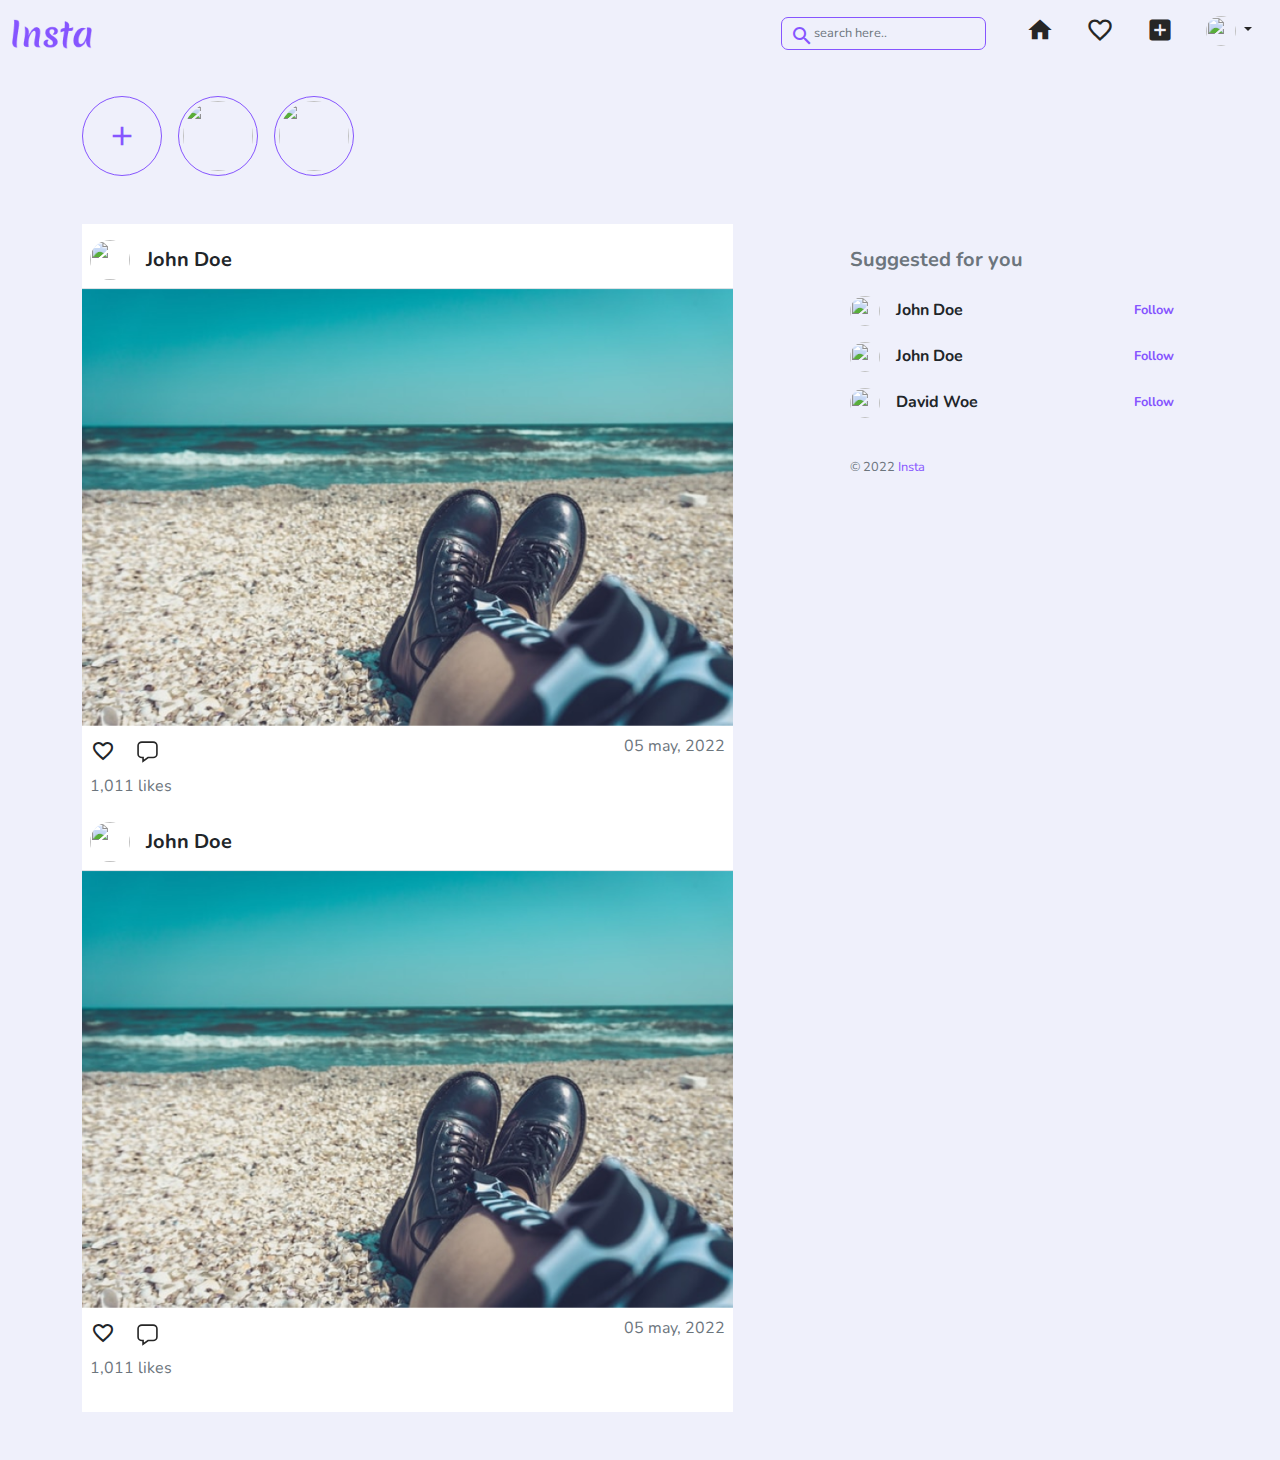
==== index.html @ f6b040fe "initial commit" ====
<!DOCTYPE html>
<html lang="en">

<head>
    <meta charset="UTF-8">
    <meta http-equiv="X-UA-Compatible" content="IE=edge">
    <meta name="viewport" content="width=device-width, initial-scale=1.0">
    <link href="https://fonts.googleapis.com/icon?family=Material+Icons" rel="stylesheet">
    <link rel="stylesheet" href="./css/style.css">
    <title>Insta - Home</title>
</head>

<body>
    <div class="position-relative h-100">
        <!-- navbar -->
        <nav class="navbar navbar-expand-lg navbar-light bg-transparent position-absolute w-100">
            <div class="container-fluid w-100">
                <a class="navbar-brand" href="/">
                    <img src="./images/logo.png" alt="Logo" class="img-fluid">
                </a>
                <div class="d-flex ms-auto align-items-center pe-0">
                    <button class="navbar-toggler border-0" type="button" data-bs-toggle="collapse"
                        data-bs-target="#navbarSupportedContent" aria-controls="navbarSupportedContent"
                        aria-expanded="false" aria-label="Toggle navigation">
                        <span class="navbar-toggler-icon"></span>
                    </button>
                </div>
                <div class="collapse navbar-collapse bg-transparent" id="navbarSupportedContent">
                    <ul class="navbar-nav mt-4 mt-lg-0 text-white ms-auto">
                        <li class="nav-item ps-lg-4 pe-4 ps-2 mb-4 mb-lg-0 d-flex align-items-center">
                            <span class="position-relative search">
                                <span
                                    class="material-icons ps-1 text-primary position-absolute search-icon">search</span>
                                <input type="text" class="border border-primary form-control rounded text-primary"
                                    placeholder="search here..">

                            </span>
                        </li>
                        <li class="nav-item px-2">
                            <a class="nav-link active" aria-current="page" href="/">
                                <span class="material-icons fs-3 d-lg-inline-block d-none">home</span>
                                <span class="d-block d-lg-none">Home</span>
                            </a>
                        </li>
                        <li class="nav-item px-2">
                            <a class="nav-link" href="/">
                                <span
                                    class="material-icons fs-3 d-lg-inline-block d-none favorite_border">&#xe87e</span>
                                <span class="d-block d-lg-none">Home</span>
                            </a>
                        </li>
                        <li class="nav-item px-2">
                            <a class="nav-link" href="/">
                                <span class="material-icons fs-3 d-lg-inline-block d-none add_box">&#xe146;</span>
                                <span class="d-block d-lg-none">Add post</span>
                            </a>
                        </li>
                        <li class="nav-item px-2 mb-3 mb-lg-0">

                            <a class="nav-link dropdown-toggle" href="#" id="navbarDropdown" role="button"
                                data-bs-toggle="dropdown" aria-expanded="false">
                                <img src="https://ui-avatars.com/api/?name=James+Muriithi&background=8655ff&color=fff"
                                    alt="" class="avatar rounded-circle img-30">
                            </a>

                            <div class="dropdown-menu dropdown-menu-end bg-primary" aria-labelledby="navbarDropdown"
                                data-bs-popper="none">
                                <a class="dropdown-item bg-primary text-white" href="/profile">Profile</a>
                                <a class="dropdown-item bg-primary text-white d-flex align-item-center"
                                    href="/auth/logout">
                                    Logout
                                    <span class="material-icons fs-4 text-white ps-2">logout</span>
                                </a>
                            </div>

                        </li>
                    </ul>
                </div>
            </div>
        </nav>
        <!-- end navbar -->

        <!-- section latest pitches -->
        <section id="body" class="pt-5">
            <div class="container-xl pt-4 pt-xl-5">
                <div class="users d-flex">
                    <div class="user-profile me-3 center border border-primary rounded-circle img-80">
                        <span class="material-icons fs-2 text-primary">add</span>
                    </div>
                    <a href="#" class="user-profile p-1 me-3 center border border-primary rounded-circle img-80">
                        <img src="https://ui-avatars.com/api/?name=James+Muriithi&background=fff&color=8655ff" alt=""
                            class="rounded-circle w-100 h-100">
                    </a>
                    <a href="#" class="user-profile p-1 me-3 center border border-primary rounded-circle img-80">
                        <img src="https://avatars.githubusercontent.com/u/26818458?v=4" alt=""
                            class="rounded-circle h-100 w-100">
                    </a>
                </div>
            </div>
        </section>
        <section class="py-5 posts container-xl" id="posts">
            <div class="row mx-0">
                <div class="col-lg-7 bg-light py-3 px-0">
                    <div class="post-card">
                        <div class="user-details d-flex border-bottom border-default align-items-center pb-2 px-2">
                            <img src="https://avatars.githubusercontent.com/u/26818458?v=4" alt=""
                                class="img-40 rounded-circle">
                            <h5 class="fw-bold ps-3 text-capitalize mb-0">John Doe</h5>
                        </div>
                        <div class="post-details">
                            <img src="./images/post.png" alt="" class="post-image img-fluid">
                        </div>
                        <div class="cta pt-2">
                            <div class="d-flex justify-content-center">
                                <button class="btn btn-sm me-1">
                                    <span class="material-icons">&#xe87e</span>
                                </button>
                                <button class="btn btn-sm pt-0">
                                    <img src="./images/comment.svg" alt="" class="img-fluid">
                                </button>

                                <div class="date ms-auto text-muted pe-2">
                                    05 may, 2022
                                </div>
                            </div>
                            <p class="text-muted px-2">
                                1,011 likes
                            </p>
                        </div>
                    </div>

                    <div class="post-card mt-4">
                        <div class="user-details d-flex border-bottom border-default align-items-center pb-2 px-2">
                            <img src="https://avatars.githubusercontent.com/u/26818458?v=4" alt=""
                                class="img-40 rounded-circle">
                            <h5 class="fw-bold ps-3 text-capitalize mb-0">John Doe</h5>
                        </div>
                        <div class="post-details">
                            <img src="./images/post.png" alt="" class="post-image img-fluid">
                        </div>
                        <div class="cta pt-2">
                            <div class="d-flex justify-content-center">
                                <button class="btn btn-sm me-1">
                                    <span class="material-icons">&#xe87e</span>
                                </button>
                                <button class="btn btn-sm pt-0">
                                    <img src="./images/comment.svg" alt="" class="img-fluid">
                                </button>

                                <div class="date ms-auto text-muted pe-2">
                                    05 may, 2022
                                </div>
                            </div>
                            <p class="text-muted px-2">
                                1,011 likes
                            </p>
                        </div>
                    </div>
                </div>
                <div class="col-lg-4 offset-lg-1 d-none d-lg-block p-2" style="display: initial !important; overflow:initial;">
                    <div class="position-sticky p-3 top-0">
                        <h5 class="text-muted fw-bold">
                            Suggested for you
                        </h5>
                        <div class="suggestions pt-3">
                            <div class="suggestion-card mb-3">
                                <div class="d-flex align-items-center">
                                    <img src="https://avatars.githubusercontent.com/u/26818458?v=4" alt=""
                                        class="img-30 rounded-circle">
                                    <h6 class="fw-bold ps-3 text-capitalize mb-0">John Doe</h6>
                                    <a href="#" class="ms-auto fw-bold text-sm">Follow</a>
                                </div>
                            </div>
                            <div class="suggestion-card mb-3">
                                <div class="d-flex align-items-center">
                                    <img src="https://ui-avatars.com/api/?name=John+Doe&background=fff&color=8655ff" alt=""
                                        class="img-30 rounded-circle">
                                    <h6 class="fw-bold ps-3 text-capitalize mb-0">John Doe</h6>
                                    <a href="#" class="ms-auto fw-bold text-sm">Follow</a>
                                </div>
                            </div>
                            <div class="suggestion-card mb-3">
                                <div class="d-flex align-items-center">
                                    <img src="https://ui-avatars.com/api/?name=David+Woe&background=fff&color=8655ff" alt=""
                                        class="img-30 rounded-circle">
                                    <h6 class="fw-bold ps-3 text-capitalize mb-0">David Woe</h6>
                                    <a href="#" class="ms-auto fw-bold text-sm">Follow</a>
                                </div>
                            </div>
                        </div>
                        <div class="pt-4">
                            <p class="text-muted copyright text-sm">
                                © 2022 <a href="#" class="">Insta</a>
                            </p>
                        </div>
                    </div>
                </div>
            </div>
        </section>
    </div>

    <div class="modal fade" id="exampleModal" tabindex="-1" aria-labelledby="exampleModalLabel" aria-hidden="true">
        <div class="modal-dialog modal-lg">
            <div class="modal-content">
                <div class="modal-header border-0">
                    <button type="button" class="btn-close" data-bs-dismiss="modal" aria-label="Close"></button>
                </div>
                <div class="modal-body px-3">
                    <div class="image-details">
                        <img src="./images/hotel.png" alt="" class="img-fluid w-100">
                        <div class="details pt-3 pb-4">
                            <div class="row">
                                <div class="col-md-9">
                                    <h2 class="fw-bold fs-3">
                                        Diani Hotel
                                    </h2>
                                </div>
                                <div class="col-md-3">
                                    <div class="d-flex">
                                        <a href="#" class="btn btn-outline-primary px-3 py-1 text-sm me-3">
                                            Diani
                                        </a>
                                        <a href="#" class="btn btn-outline-primary px-3 py-1 text-sm me-3">
                                            Hotels
                                        </a>
                                    </div>
                                </div>
                            </div>
                            <p class="text-muted pt-3 pb-0">
                                Lorem ipsum dolor sit amet consectetur adipisicing elit. Commodi, reprehenderit fugiat
                                nihil nesciunt voluptates, consequatur rerum error molestiae libero, nulla vel nisi
                                expedita ipsa doloribus itaque facilis quaerat voluptate. Eligendi!
                            </p>
                            <div data-url="#"
                                class="share bg-secondary rounded-circle d-flex justify-content-center align-items-center">
                                <span class="material-icons">share</span>
                            </div>
                        </div>
                    </div>
                </div>
                <div class="modal-footer border-0">
                    <button type="button" class="btn btn-default border border-dark px-4"
                        data-bs-dismiss="modal">Close</button>
                </div>
            </div>
        </div>
    </div>

    <script src="https://cdnjs.cloudflare.com/ajax/libs/jquery/3.6.0/jquery.min.js"
        integrity="sha512-894YE6QWD5I59HgZOGReFYm4dnWc1Qt5NtvYSaNcOP+u1T9qYdvdihz0PPSiiqn/+/3e7Jo4EaG7TubfWGUrMQ=="
        crossorigin="anonymous" referrerpolicy="no-referrer"></script>
    <script src="https://cdn.jsdelivr.net/npm/bootstrap@5.0.2/dist/js/bootstrap.bundle.min.js"
        integrity="sha384-MrcW6ZMFYlzcLA8Nl+NtUVF0sA7MsXsP1UyJoMp4YLEuNSfAP+JcXn/tWtIaxVXM"
        crossorigin="anonymous"></script>
    <script src="./js/app.js"></script>
</body>

</html>
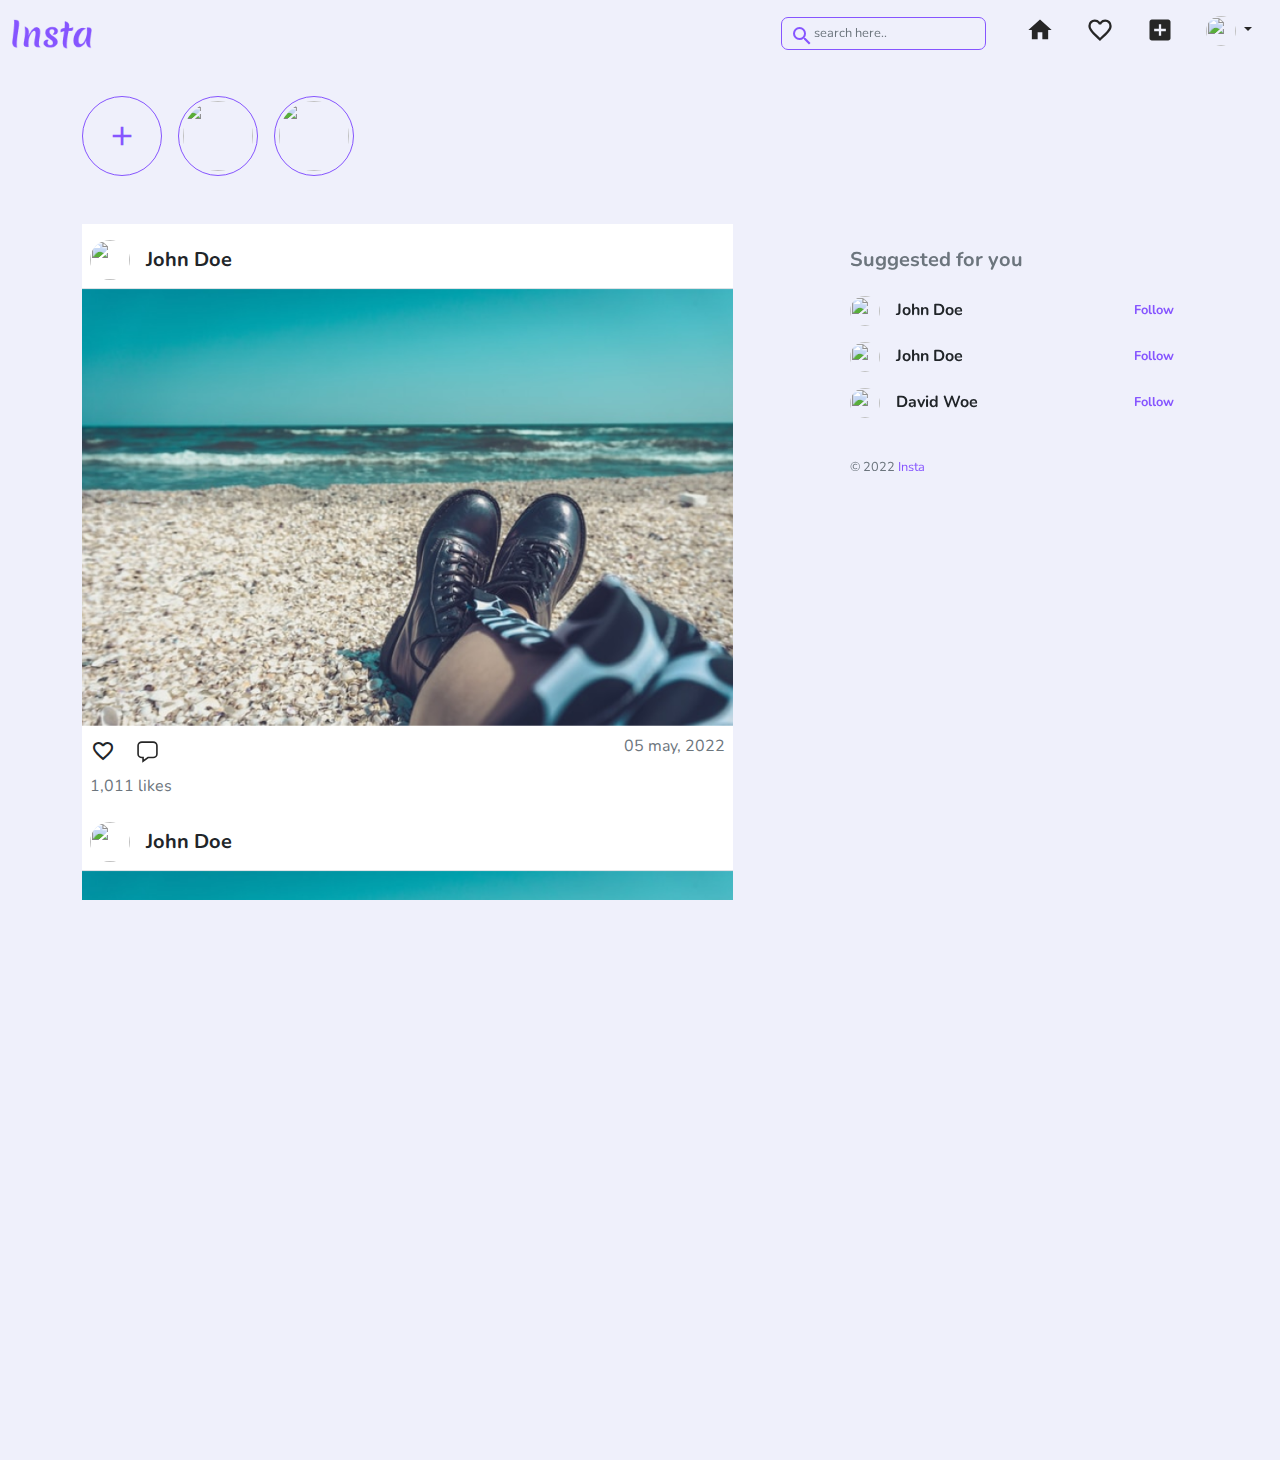
==== commit 630ce05d: "fixed sticky position" ====
--- a/index.html
+++ b/index.html
@@ -157,7 +157,7 @@
                         </div>
                     </div>
                 </div>
-                <div class="col-lg-4 offset-lg-1 d-none d-lg-block p-2" style="display: initial !important; overflow:initial;">
+                <div class="col-lg-4 offset-lg-1 p-2" style="display: unset !important; overflow:initial;">
                     <div class="position-sticky p-3 top-0">
                         <h5 class="text-muted fw-bold">
                             Suggested for you
--- a/css/style.css
+++ b/css/style.css
@@ -1,8 +1,8 @@
-/*! Gallery */@import url("https://fonts.googleapis.com/css2?family=Inter:wght@500;700;900&family=Nunito:wght@400;500;700&family=Oleo+Script+Swash+Caps&display=swap");.img-10{height:10px;width:10px}.img-20{height:20px;width:20px}.img-30{height:30px;width:30px}.img-40{height:40px;width:40px}.img-50{height:50px;width:50px}.img-60{height:60px;width:60px}.img-70{height:70px;width:70px}.img-80{height:80px;width:80px}.img-90{height:90px;width:90px}.img-100{height:100px;width:100px}.img-110{height:110px;width:110px}.img-120{height:120px;width:120px}.img-130{height:130px;width:130px}.img-140{height:140px;width:140px}.img-150{height:150px;width:150px}*{font-family:"Nunito",cursive}a{text-decoration:none !important}body,html{font-family:"Nunito",cursive;min-height:100%;overflow-x:hidden;color:#fff}body{background:#eff0fb;background-repeat:no-repeat}.navbar-toggler:active,.navbar-toggler:focus,.btn:active,.btn:focus{box-shadow:none !important}.center{display:flex;align-items:center;justify-content:center}.text-sm{font-size:.8rem}.text-xs{font-size:.7rem}.text-xxs{font-size:.6rem}.form-label{font-weight:bold;color:#101730}.navbar .navbar-brand img{height:30px}.navbar .navbar-collapse{position:relative;z-index:10}@media (max-width: 991.98px){.navbar .navbar-collapse{margin-left:-20px;background:#eff0fb !important}}.navbar .nav-item input{font-size:.8rem;border-radius:7px !important;padding-left:32px}.navbar .nav-item .search .search-icon{left:5px;top:20%}.navbar .nav-item .nav-link{color:#262626 !important;-webkit-transition:all 0.5s ease;-moz-transition:all 0.5s ease;-o-transition:all 0.5s ease;transition:all 0.5s ease}.navbar .nav-item .nav-link:hover,.navbar .nav-item .nav-link.active{font-weight:500}.users .user-profile{cursor:pointer}#posts .post-card .post-details img{height:calc(calc(calc(100% - 80px) * 9) / 16) !important}#posts .post-card .cta button img{height:22px}.modal .image-details img{height:400px}.post-image{height:calc(calc(calc(100% - 80px) * 9) / 16) !important}/*!
+/*! Gallery */@import url("https://fonts.googleapis.com/css2?family=Inter:wght@500;700;900&family=Nunito:wght@400;500;700&family=Oleo+Script+Swash+Caps&display=swap");.img-10{height:10px;width:10px}.img-20{height:20px;width:20px}.img-30{height:30px;width:30px}.img-40{height:40px;width:40px}.img-50{height:50px;width:50px}.img-60{height:60px;width:60px}.img-70{height:70px;width:70px}.img-80{height:80px;width:80px}.img-90{height:90px;width:90px}.img-100{height:100px;width:100px}.img-110{height:110px;width:110px}.img-120{height:120px;width:120px}.img-130{height:130px;width:130px}.img-140{height:140px;width:140px}.img-150{height:150px;width:150px}*{font-family:"Nunito",cursive}a{text-decoration:none !important}body,html{font-family:"Nunito",cursive;height:100%;overflow-x:hidden;color:#fff}body{background:#eff0fb;background-repeat:no-repeat}.navbar-toggler:active,.navbar-toggler:focus,.btn:active,.btn:focus{box-shadow:none !important}.center{display:flex;align-items:center;justify-content:center}.text-sm{font-size:.8rem}.text-xs{font-size:.7rem}.text-xxs{font-size:.6rem}.form-label{font-weight:bold;color:#101730}.navbar .navbar-brand img{height:30px}.navbar .navbar-collapse{position:relative;z-index:10}@media (max-width: 991.98px){.navbar .navbar-collapse{margin-left:-20px;background:#eff0fb !important}}.navbar .nav-item input{font-size:.8rem;border-radius:7px !important;padding-left:32px}.navbar .nav-item .search .search-icon{left:5px;top:20%}.navbar .nav-item .nav-link{color:#262626 !important;-webkit-transition:all 0.5s ease;-moz-transition:all 0.5s ease;-o-transition:all 0.5s ease;transition:all 0.5s ease}.navbar .nav-item .nav-link:hover,.navbar .nav-item .nav-link.active{font-weight:500}.users .user-profile{cursor:pointer}#posts .post-card .post-details img{height:calc(calc(calc(100% - 80px) * 9) / 16) !important}#posts .post-card .cta button img{height:22px}.modal .image-details img{height:400px}.post-image{height:calc(calc(calc(100% - 80px) * 9) / 16) !important}/*!
  * Bootstrap v5.1.3 (https://getbootstrap.com/)
  * Copyright 2011-2021 The Bootstrap Authors
  * Copyright 2011-2021 Twitter, Inc.
  * Licensed under MIT (https://github.com/twbs/bootstrap/blob/main/LICENSE)
  */:root{--bs-blue: #0d6efd;--bs-indigo: #6610f2;--bs-purple: #6f42c1;--bs-pink: #d63384;--bs-red: #dc3545;--bs-orange: #fd7e14;--bs-yellow: #ffc107;--bs-green: #198754;--bs-teal: #20c997;--bs-cyan: #0dcaf0;--bs-white: #fff;--bs-gray: #6c757d;--bs-gray-dark: #343a40;--bs-gray-100: #f8f9fa;--bs-gray-200: #e9ecef;--bs-gray-300: #dee2e6;--bs-gray-400: #ced4da;--bs-gray-500: #adb5bd;--bs-gray-600: #6c757d;--bs-gray-700: #495057;--bs-gray-800: #343a40;--bs-gray-900: #212529;--bs-primary: #8655ff;--bs-secondary: #262626;--bs-success: #198754;--bs-info: #0dcaf0;--bs-warning: #ffc107;--bs-danger: #dc3545;--bs-light: #fff;--bs-dark: #212529;--bs-primary-rgb: 134,85,255;--bs-secondary-rgb: 38,38,38;--bs-success-rgb: 25,135,84;--bs-info-rgb: 13,202,240;--bs-warning-rgb: 255,193,7;--bs-danger-rgb: 220,53,69;--bs-light-rgb: 255,255,255;--bs-dark-rgb: 33,37,41;--bs-white-rgb: 255,255,255;--bs-black-rgb: 0,0,0;--bs-body-color-rgb: 33,37,41;--bs-body-bg-rgb: 239,240,251;--bs-font-sans-serif: system-ui, -apple-system, "Segoe UI", Roboto, "Helvetica Neue", Arial, "Noto Sans", "Liberation Sans", sans-serif, "Apple Color Emoji", "Segoe UI Emoji", "Segoe UI Symbol", "Noto Color Emoji";--bs-font-monospace: SFMono-Regular, Menlo, Monaco, Consolas, "Liberation Mono", "Courier New", monospace;--bs-gradient: linear-gradient(180deg, rgba(255,255,255,0.15), rgba(255,255,255,0));--bs-body-font-family: var(--bs-font-sans-serif);--bs-body-font-size: 1rem;--bs-body-font-weight: 400;--bs-body-line-height: 1.5;--bs-body-color: #212529;--bs-body-bg: #eff0fb}*,*::before,*::after{box-sizing:border-box}@media (prefers-reduced-motion: no-preference){:root{scroll-behavior:smooth}}body{margin:0;font-family:var(--bs-body-font-family);font-size:var(--bs-body-font-size);font-weight:var(--bs-body-font-weight);line-height:var(--bs-body-line-height);color:var(--bs-body-color);text-align:var(--bs-body-text-align);background-color:var(--bs-body-bg);-webkit-text-size-adjust:100%;-webkit-tap-highlight-color:rgba(0,0,0,0)}hr{margin:1rem 0;color:inherit;background-color:currentColor;border:0;opacity:.25}hr:not([size]){height:1px}h1,.h1,h2,.h2,h3,.h3,h4,.h4,h5,.h5,h6,.h6{margin-top:0;margin-bottom:.5rem;font-weight:500;line-height:1.2}h1,.h1{font-size:calc(1.375rem + 1.5vw)}@media (min-width: 1200px){h1,.h1{font-size:2.5rem}}h2,.h2{font-size:calc(1.325rem + .9vw)}@media (min-width: 1200px){h2,.h2{font-size:2rem}}h3,.h3{font-size:calc(1.3rem + .6vw)}@media (min-width: 1200px){h3,.h3{font-size:1.75rem}}h4,.h4{font-size:calc(1.275rem + .3vw)}@media (min-width: 1200px){h4,.h4{font-size:1.5rem}}h5,.h5{font-size:1.25rem}h6,.h6{font-size:1rem}p{margin-top:0;margin-bottom:1rem}abbr[title],abbr[data-bs-original-title]{text-decoration:underline dotted;cursor:help;text-decoration-skip-ink:none}address{margin-bottom:1rem;font-style:normal;line-height:inherit}ol,ul{padding-left:2rem}ol,ul,dl{margin-top:0;margin-bottom:1rem}ol ol,ul ul,ol ul,ul ol{margin-bottom:0}dt{font-weight:700}dd{margin-bottom:.5rem;margin-left:0}blockquote{margin:0 0 1rem}b,strong{font-weight:bolder}small,.small{font-size:.875em}mark,.mark{padding:.2em;background-color:#fcf8e3}sub,sup{position:relative;font-size:.75em;line-height:0;vertical-align:baseline}sub{bottom:-.25em}sup{top:-.5em}a{color:#8655ff;text-decoration:underline}a:hover{color:#6b44cc}a:not([href]):not([class]),a:not([href]):not([class]):hover{color:inherit;text-decoration:none}pre,code,kbd,samp{font-family:var(--bs-font-monospace);font-size:1em;direction:ltr /* rtl:ignore */;unicode-bidi:bidi-override}pre{display:block;margin-top:0;margin-bottom:1rem;overflow:auto;font-size:.875em}pre code{font-size:inherit;color:inherit;word-break:normal}code{font-size:.875em;color:#d63384;word-wrap:break-word}a>code{color:inherit}kbd{padding:.2rem .4rem;font-size:.875em;color:#fff;background-color:#212529;border-radius:.2rem}kbd kbd{padding:0;font-size:1em;font-weight:700}figure{margin:0 0 1rem}img,svg{vertical-align:middle}table{caption-side:bottom;border-collapse:collapse}caption{padding-top:.5rem;padding-bottom:.5rem;color:#6c757d;text-align:left}th{text-align:inherit;text-align:-webkit-match-parent}thead,tbody,tfoot,tr,td,th{border-color:inherit;border-style:solid;border-width:0}label{display:inline-block}button{border-radius:0}button:focus:not(:focus-visible){outline:0}input,button,select,optgroup,textarea{margin:0;font-family:inherit;font-size:inherit;line-height:inherit}button,select{text-transform:none}[role="button"]{cursor:pointer}select{word-wrap:normal}select:disabled{opacity:1}[list]::-webkit-calendar-picker-indicator{display:none}button,[type="button"],[type="reset"],[type="submit"]{-webkit-appearance:button}button:not(:disabled),[type="button"]:not(:disabled),[type="reset"]:not(:disabled),[type="submit"]:not(:disabled){cursor:pointer}::-moz-focus-inner{padding:0;border-style:none}textarea{resize:vertical}fieldset{min-width:0;padding:0;margin:0;border:0}legend{float:left;width:100%;padding:0;margin-bottom:.5rem;font-size:calc(1.275rem + .3vw);line-height:inherit}@media (min-width: 1200px){legend{font-size:1.5rem}}legend+*{clear:left}::-webkit-datetime-edit-fields-wrapper,::-webkit-datetime-edit-text,::-webkit-datetime-edit-minute,::-webkit-datetime-edit-hour-field,::-webkit-datetime-edit-day-field,::-webkit-datetime-edit-month-field,::-webkit-datetime-edit-year-field{padding:0}::-webkit-inner-spin-button{height:auto}[type="search"]{outline-offset:-2px;-webkit-appearance:textfield}::-webkit-search-decoration{-webkit-appearance:none}::-webkit-color-swatch-wrapper{padding:0}::file-selector-button{font:inherit}::-webkit-file-upload-button{font:inherit;-webkit-appearance:button}output{display:inline-block}iframe{border:0}summary{display:list-item;cursor:pointer}progress{vertical-align:baseline}[hidden]{display:none !important}.lead{font-size:1.25rem;font-weight:300}.display-1{font-size:calc(1.625rem + 4.5vw);font-weight:300;line-height:1.2}@media (min-width: 1200px){.display-1{font-size:5rem}}.display-2{font-size:calc(1.575rem + 3.9vw);font-weight:300;line-height:1.2}@media (min-width: 1200px){.display-2{font-size:4.5rem}}.display-3{font-size:calc(1.525rem + 3.3vw);font-weight:300;line-height:1.2}@media (min-width: 1200px){.display-3{font-size:4rem}}.display-4{font-size:calc(1.475rem + 2.7vw);font-weight:300;line-height:1.2}@media (min-width: 1200px){.display-4{font-size:3.5rem}}.display-5{font-size:calc(1.425rem + 2.1vw);font-weight:300;line-height:1.2}@media (min-width: 1200px){.display-5{font-size:3rem}}.display-6{font-size:calc(1.375rem + 1.5vw);font-weight:300;line-height:1.2}@media (min-width: 1200px){.display-6{font-size:2.5rem}}.list-unstyled{padding-left:0;list-style:none}.list-inline{padding-left:0;list-style:none}.list-inline-item{display:inline-block}.list-inline-item:not(:last-child){margin-right:.5rem}.initialism{font-size:.875em;text-transform:uppercase}.blockquote{margin-bottom:1rem;font-size:1.25rem}.blockquote>:last-child{margin-bottom:0}.blockquote-footer{margin-top:-1rem;margin-bottom:1rem;font-size:.875em;color:#6c757d}.blockquote-footer::before{content:"\2014\00A0"}.img-fluid{max-width:100%;height:auto}.img-thumbnail{padding:.25rem;background-color:#eff0fb;border:1px solid #dee2e6;border-radius:.25rem;max-width:100%;height:auto}.figure{display:inline-block}.figure-img{margin-bottom:.5rem;line-height:1}.figure-caption{font-size:.875em;color:#6c757d}.container,.container-fluid,.container-sm,.container-md,.container-lg,.container-xl,.container-xxl{width:100%;padding-right:var(--bs-gutter-x, .75rem);padding-left:var(--bs-gutter-x, .75rem);margin-right:auto;margin-left:auto}@media (min-width: 576px){.container,.container-sm{max-width:540px}}@media (min-width: 768px){.container,.container-sm,.container-md{max-width:720px}}@media (min-width: 992px){.container,.container-sm,.container-md,.container-lg{max-width:960px}}@media (min-width: 1200px){.container,.container-sm,.container-md,.container-lg,.container-xl{max-width:1140px}}@media (min-width: 1400px){.container,.container-sm,.container-md,.container-lg,.container-xl,.container-xxl{max-width:1320px}}.row{--bs-gutter-x: 1.5rem;--bs-gutter-y: 0;display:flex;flex-wrap:wrap;margin-top:calc(-1 * var(--bs-gutter-y));margin-right:calc(-.5 * var(--bs-gutter-x));margin-left:calc(-.5 * var(--bs-gutter-x))}.row>*{flex-shrink:0;width:100%;max-width:100%;padding-right:calc(var(--bs-gutter-x) * .5);padding-left:calc(var(--bs-gutter-x) * .5);margin-top:var(--bs-gutter-y)}.col{flex:1 0 0%}.row-cols-auto>*{flex:0 0 auto;width:auto}.row-cols-1>*{flex:0 0 auto;width:100%}.row-cols-2>*{flex:0 0 auto;width:50%}.row-cols-3>*{flex:0 0 auto;width:33.33333%}.row-cols-4>*{flex:0 0 auto;width:25%}.row-cols-5>*{flex:0 0 auto;width:20%}.row-cols-6>*{flex:0 0 auto;width:16.66667%}.col-auto{flex:0 0 auto;width:auto}.col-1{flex:0 0 auto;width:8.33333%}.col-2{flex:0 0 auto;width:16.66667%}.col-3{flex:0 0 auto;width:25%}.col-4{flex:0 0 auto;width:33.33333%}.col-5{flex:0 0 auto;width:41.66667%}.col-6{flex:0 0 auto;width:50%}.col-7{flex:0 0 auto;width:58.33333%}.col-8{flex:0 0 auto;width:66.66667%}.col-9{flex:0 0 auto;width:75%}.col-10{flex:0 0 auto;width:83.33333%}.col-11{flex:0 0 auto;width:91.66667%}.col-12{flex:0 0 auto;width:100%}.offset-1{margin-left:8.33333%}.offset-2{margin-left:16.66667%}.offset-3{margin-left:25%}.offset-4{margin-left:33.33333%}.offset-5{margin-left:41.66667%}.offset-6{margin-left:50%}.offset-7{margin-left:58.33333%}.offset-8{margin-left:66.66667%}.offset-9{margin-left:75%}.offset-10{margin-left:83.33333%}.offset-11{margin-left:91.66667%}.g-0,.gx-0{--bs-gutter-x: 0}.g-0,.gy-0{--bs-gutter-y: 0}.g-1,.gx-1{--bs-gutter-x: .25rem}.g-1,.gy-1{--bs-gutter-y: .25rem}.g-2,.gx-2{--bs-gutter-x: .5rem}.g-2,.gy-2{--bs-gutter-y: .5rem}.g-3,.gx-3{--bs-gutter-x: 1rem}.g-3,.gy-3{--bs-gutter-y: 1rem}.g-4,.gx-4{--bs-gutter-x: 1.5rem}.g-4,.gy-4{--bs-gutter-y: 1.5rem}.g-5,.gx-5{--bs-gutter-x: 3rem}.g-5,.gy-5{--bs-gutter-y: 3rem}@media (min-width: 576px){.col-sm{flex:1 0 0%}.row-cols-sm-auto>*{flex:0 0 auto;width:auto}.row-cols-sm-1>*{flex:0 0 auto;width:100%}.row-cols-sm-2>*{flex:0 0 auto;width:50%}.row-cols-sm-3>*{flex:0 0 auto;width:33.33333%}.row-cols-sm-4>*{flex:0 0 auto;width:25%}.row-cols-sm-5>*{flex:0 0 auto;width:20%}.row-cols-sm-6>*{flex:0 0 auto;width:16.66667%}.col-sm-auto{flex:0 0 auto;width:auto}.col-sm-1{flex:0 0 auto;width:8.33333%}.col-sm-2{flex:0 0 auto;width:16.66667%}.col-sm-3{flex:0 0 auto;width:25%}.col-sm-4{flex:0 0 auto;width:33.33333%}.col-sm-5{flex:0 0 auto;width:41.66667%}.col-sm-6{flex:0 0 auto;width:50%}.col-sm-7{flex:0 0 auto;width:58.33333%}.col-sm-8{flex:0 0 auto;width:66.66667%}.col-sm-9{flex:0 0 auto;width:75%}.col-sm-10{flex:0 0 auto;width:83.33333%}.col-sm-11{flex:0 0 auto;width:91.66667%}.col-sm-12{flex:0 0 auto;width:100%}.offset-sm-0{margin-left:0}.offset-sm-1{margin-left:8.33333%}.offset-sm-2{margin-left:16.66667%}.offset-sm-3{margin-left:25%}.offset-sm-4{margin-left:33.33333%}.offset-sm-5{margin-left:41.66667%}.offset-sm-6{margin-left:50%}.offset-sm-7{margin-left:58.33333%}.offset-sm-8{margin-left:66.66667%}.offset-sm-9{margin-left:75%}.offset-sm-10{margin-left:83.33333%}.offset-sm-11{margin-left:91.66667%}.g-sm-0,.gx-sm-0{--bs-gutter-x: 0}.g-sm-0,.gy-sm-0{--bs-gutter-y: 0}.g-sm-1,.gx-sm-1{--bs-gutter-x: .25rem}.g-sm-1,.gy-sm-1{--bs-gutter-y: .25rem}.g-sm-2,.gx-sm-2{--bs-gutter-x: .5rem}.g-sm-2,.gy-sm-2{--bs-gutter-y: .5rem}.g-sm-3,.gx-sm-3{--bs-gutter-x: 1rem}.g-sm-3,.gy-sm-3{--bs-gutter-y: 1rem}.g-sm-4,.gx-sm-4{--bs-gutter-x: 1.5rem}.g-sm-4,.gy-sm-4{--bs-gutter-y: 1.5rem}.g-sm-5,.gx-sm-5{--bs-gutter-x: 3rem}.g-sm-5,.gy-sm-5{--bs-gutter-y: 3rem}}@media (min-width: 768px){.col-md{flex:1 0 0%}.row-cols-md-auto>*{flex:0 0 auto;width:auto}.row-cols-md-1>*{flex:0 0 auto;width:100%}.row-cols-md-2>*{flex:0 0 auto;width:50%}.row-cols-md-3>*{flex:0 0 auto;width:33.33333%}.row-cols-md-4>*{flex:0 0 auto;width:25%}.row-cols-md-5>*{flex:0 0 auto;width:20%}.row-cols-md-6>*{flex:0 0 auto;width:16.66667%}.col-md-auto{flex:0 0 auto;width:auto}.col-md-1{flex:0 0 auto;width:8.33333%}.col-md-2{flex:0 0 auto;width:16.66667%}.col-md-3{flex:0 0 auto;width:25%}.col-md-4{flex:0 0 auto;width:33.33333%}.col-md-5{flex:0 0 auto;width:41.66667%}.col-md-6{flex:0 0 auto;width:50%}.col-md-7{flex:0 0 auto;width:58.33333%}.col-md-8{flex:0 0 auto;width:66.66667%}.col-md-9{flex:0 0 auto;width:75%}.col-md-10{flex:0 0 auto;width:83.33333%}.col-md-11{flex:0 0 auto;width:91.66667%}.col-md-12{flex:0 0 auto;width:100%}.offset-md-0{margin-left:0}.offset-md-1{margin-left:8.33333%}.offset-md-2{margin-left:16.66667%}.offset-md-3{margin-left:25%}.offset-md-4{margin-left:33.33333%}.offset-md-5{margin-left:41.66667%}.offset-md-6{margin-left:50%}.offset-md-7{margin-left:58.33333%}.offset-md-8{margin-left:66.66667%}.offset-md-9{margin-left:75%}.offset-md-10{margin-left:83.33333%}.offset-md-11{margin-left:91.66667%}.g-md-0,.gx-md-0{--bs-gutter-x: 0}.g-md-0,.gy-md-0{--bs-gutter-y: 0}.g-md-1,.gx-md-1{--bs-gutter-x: .25rem}.g-md-1,.gy-md-1{--bs-gutter-y: .25rem}.g-md-2,.gx-md-2{--bs-gutter-x: .5rem}.g-md-2,.gy-md-2{--bs-gutter-y: .5rem}.g-md-3,.gx-md-3{--bs-gutter-x: 1rem}.g-md-3,.gy-md-3{--bs-gutter-y: 1rem}.g-md-4,.gx-md-4{--bs-gutter-x: 1.5rem}.g-md-4,.gy-md-4{--bs-gutter-y: 1.5rem}.g-md-5,.gx-md-5{--bs-gutter-x: 3rem}.g-md-5,.gy-md-5{--bs-gutter-y: 3rem}}@media (min-width: 992px){.col-lg{flex:1 0 0%}.row-cols-lg-auto>*{flex:0 0 auto;width:auto}.row-cols-lg-1>*{flex:0 0 auto;width:100%}.row-cols-lg-2>*{flex:0 0 auto;width:50%}.row-cols-lg-3>*{flex:0 0 auto;width:33.33333%}.row-cols-lg-4>*{flex:0 0 auto;width:25%}.row-cols-lg-5>*{flex:0 0 auto;width:20%}.row-cols-lg-6>*{flex:0 0 auto;width:16.66667%}.col-lg-auto{flex:0 0 auto;width:auto}.col-lg-1{flex:0 0 auto;width:8.33333%}.col-lg-2{flex:0 0 auto;width:16.66667%}.col-lg-3{flex:0 0 auto;width:25%}.col-lg-4{flex:0 0 auto;width:33.33333%}.col-lg-5{flex:0 0 auto;width:41.66667%}.col-lg-6{flex:0 0 auto;width:50%}.col-lg-7{flex:0 0 auto;width:58.33333%}.col-lg-8{flex:0 0 auto;width:66.66667%}.col-lg-9{flex:0 0 auto;width:75%}.col-lg-10{flex:0 0 auto;width:83.33333%}.col-lg-11{flex:0 0 auto;width:91.66667%}.col-lg-12{flex:0 0 auto;width:100%}.offset-lg-0{margin-left:0}.offset-lg-1{margin-left:8.33333%}.offset-lg-2{margin-left:16.66667%}.offset-lg-3{margin-left:25%}.offset-lg-4{margin-left:33.33333%}.offset-lg-5{margin-left:41.66667%}.offset-lg-6{margin-left:50%}.offset-lg-7{margin-left:58.33333%}.offset-lg-8{margin-left:66.66667%}.offset-lg-9{margin-left:75%}.offset-lg-10{margin-left:83.33333%}.offset-lg-11{margin-left:91.66667%}.g-lg-0,.gx-lg-0{--bs-gutter-x: 0}.g-lg-0,.gy-lg-0{--bs-gutter-y: 0}.g-lg-1,.gx-lg-1{--bs-gutter-x: .25rem}.g-lg-1,.gy-lg-1{--bs-gutter-y: .25rem}.g-lg-2,.gx-lg-2{--bs-gutter-x: .5rem}.g-lg-2,.gy-lg-2{--bs-gutter-y: .5rem}.g-lg-3,.gx-lg-3{--bs-gutter-x: 1rem}.g-lg-3,.gy-lg-3{--bs-gutter-y: 1rem}.g-lg-4,.gx-lg-4{--bs-gutter-x: 1.5rem}.g-lg-4,.gy-lg-4{--bs-gutter-y: 1.5rem}.g-lg-5,.gx-lg-5{--bs-gutter-x: 3rem}.g-lg-5,.gy-lg-5{--bs-gutter-y: 3rem}}@media (min-width: 1200px){.col-xl{flex:1 0 0%}.row-cols-xl-auto>*{flex:0 0 auto;width:auto}.row-cols-xl-1>*{flex:0 0 auto;width:100%}.row-cols-xl-2>*{flex:0 0 auto;width:50%}.row-cols-xl-3>*{flex:0 0 auto;width:33.33333%}.row-cols-xl-4>*{flex:0 0 auto;width:25%}.row-cols-xl-5>*{flex:0 0 auto;width:20%}.row-cols-xl-6>*{flex:0 0 auto;width:16.66667%}.col-xl-auto{flex:0 0 auto;width:auto}.col-xl-1{flex:0 0 auto;width:8.33333%}.col-xl-2{flex:0 0 auto;width:16.66667%}.col-xl-3{flex:0 0 auto;width:25%}.col-xl-4{flex:0 0 auto;width:33.33333%}.col-xl-5{flex:0 0 auto;width:41.66667%}.col-xl-6{flex:0 0 auto;width:50%}.col-xl-7{flex:0 0 auto;width:58.33333%}.col-xl-8{flex:0 0 auto;width:66.66667%}.col-xl-9{flex:0 0 auto;width:75%}.col-xl-10{flex:0 0 auto;width:83.33333%}.col-xl-11{flex:0 0 auto;width:91.66667%}.col-xl-12{flex:0 0 auto;width:100%}.offset-xl-0{margin-left:0}.offset-xl-1{margin-left:8.33333%}.offset-xl-2{margin-left:16.66667%}.offset-xl-3{margin-left:25%}.offset-xl-4{margin-left:33.33333%}.offset-xl-5{margin-left:41.66667%}.offset-xl-6{margin-left:50%}.offset-xl-7{margin-left:58.33333%}.offset-xl-8{margin-left:66.66667%}.offset-xl-9{margin-left:75%}.offset-xl-10{margin-left:83.33333%}.offset-xl-11{margin-left:91.66667%}.g-xl-0,.gx-xl-0{--bs-gutter-x: 0}.g-xl-0,.gy-xl-0{--bs-gutter-y: 0}.g-xl-1,.gx-xl-1{--bs-gutter-x: .25rem}.g-xl-1,.gy-xl-1{--bs-gutter-y: .25rem}.g-xl-2,.gx-xl-2{--bs-gutter-x: .5rem}.g-xl-2,.gy-xl-2{--bs-gutter-y: .5rem}.g-xl-3,.gx-xl-3{--bs-gutter-x: 1rem}.g-xl-3,.gy-xl-3{--bs-gutter-y: 1rem}.g-xl-4,.gx-xl-4{--bs-gutter-x: 1.5rem}.g-xl-4,.gy-xl-4{--bs-gutter-y: 1.5rem}.g-xl-5,.gx-xl-5{--bs-gutter-x: 3rem}.g-xl-5,.gy-xl-5{--bs-gutter-y: 3rem}}@media (min-width: 1400px){.col-xxl{flex:1 0 0%}.row-cols-xxl-auto>*{flex:0 0 auto;width:auto}.row-cols-xxl-1>*{flex:0 0 auto;width:100%}.row-cols-xxl-2>*{flex:0 0 auto;width:50%}.row-cols-xxl-3>*{flex:0 0 auto;width:33.33333%}.row-cols-xxl-4>*{flex:0 0 auto;width:25%}.row-cols-xxl-5>*{flex:0 0 auto;width:20%}.row-cols-xxl-6>*{flex:0 0 auto;width:16.66667%}.col-xxl-auto{flex:0 0 auto;width:auto}.col-xxl-1{flex:0 0 auto;width:8.33333%}.col-xxl-2{flex:0 0 auto;width:16.66667%}.col-xxl-3{flex:0 0 auto;width:25%}.col-xxl-4{flex:0 0 auto;width:33.33333%}.col-xxl-5{flex:0 0 auto;width:41.66667%}.col-xxl-6{flex:0 0 auto;width:50%}.col-xxl-7{flex:0 0 auto;width:58.33333%}.col-xxl-8{flex:0 0 auto;width:66.66667%}.col-xxl-9{flex:0 0 auto;width:75%}.col-xxl-10{flex:0 0 auto;width:83.33333%}.col-xxl-11{flex:0 0 auto;width:91.66667%}.col-xxl-12{flex:0 0 auto;width:100%}.offset-xxl-0{margin-left:0}.offset-xxl-1{margin-left:8.33333%}.offset-xxl-2{margin-left:16.66667%}.offset-xxl-3{margin-left:25%}.offset-xxl-4{margin-left:33.33333%}.offset-xxl-5{margin-left:41.66667%}.offset-xxl-6{margin-left:50%}.offset-xxl-7{margin-left:58.33333%}.offset-xxl-8{margin-left:66.66667%}.offset-xxl-9{margin-left:75%}.offset-xxl-10{margin-left:83.33333%}.offset-xxl-11{margin-left:91.66667%}.g-xxl-0,.gx-xxl-0{--bs-gutter-x: 0}.g-xxl-0,.gy-xxl-0{--bs-gutter-y: 0}.g-xxl-1,.gx-xxl-1{--bs-gutter-x: .25rem}.g-xxl-1,.gy-xxl-1{--bs-gutter-y: .25rem}.g-xxl-2,.gx-xxl-2{--bs-gutter-x: .5rem}.g-xxl-2,.gy-xxl-2{--bs-gutter-y: .5rem}.g-xxl-3,.gx-xxl-3{--bs-gutter-x: 1rem}.g-xxl-3,.gy-xxl-3{--bs-gutter-y: 1rem}.g-xxl-4,.gx-xxl-4{--bs-gutter-x: 1.5rem}.g-xxl-4,.gy-xxl-4{--bs-gutter-y: 1.5rem}.g-xxl-5,.gx-xxl-5{--bs-gutter-x: 3rem}.g-xxl-5,.gy-xxl-5{--bs-gutter-y: 3rem}}.table{--bs-table-bg: rgba(0,0,0,0);--bs-table-accent-bg: rgba(0,0,0,0);--bs-table-striped-color: #212529;--bs-table-striped-bg: rgba(0,0,0,0.05);--bs-table-active-color: #212529;--bs-table-active-bg: rgba(0,0,0,0.1);--bs-table-hover-color: #212529;--bs-table-hover-bg: rgba(0,0,0,0.075);width:100%;margin-bottom:1rem;color:#212529;vertical-align:top;border-color:#dee2e6}.table>:not(caption)>*>*{padding:.5rem .5rem;background-color:var(--bs-table-bg);border-bottom-width:1px;box-shadow:inset 0 0 0 9999px var(--bs-table-accent-bg)}.table>tbody{vertical-align:inherit}.table>thead{vertical-align:bottom}.table>:not(:first-child){border-top:2px solid currentColor}.caption-top{caption-side:top}.table-sm>:not(caption)>*>*{padding:.25rem .25rem}.table-bordered>:not(caption)>*{border-width:1px 0}.table-bordered>:not(caption)>*>*{border-width:0 1px}.table-borderless>:not(caption)>*>*{border-bottom-width:0}.table-borderless>:not(:first-child){border-top-width:0}.table-striped>tbody>tr:nth-of-type(odd)>*{--bs-table-accent-bg: var(--bs-table-striped-bg);color:var(--bs-table-striped-color)}.table-active{--bs-table-accent-bg: var(--bs-table-active-bg);color:var(--bs-table-active-color)}.table-hover>tbody>tr:hover>*{--bs-table-accent-bg: var(--bs-table-hover-bg);color:var(--bs-table-hover-color)}.table-primary{--bs-table-bg: #e7ddff;--bs-table-striped-bg: #dbd2f2;--bs-table-striped-color: #000;--bs-table-active-bg: #d0c7e6;--bs-table-active-color: #000;--bs-table-hover-bg: #d6ccec;--bs-table-hover-color: #000;color:#000;border-color:#d0c7e6}.table-secondary{--bs-table-bg: #d4d4d4;--bs-table-striped-bg: #c9c9c9;--bs-table-striped-color: #000;--bs-table-active-bg: #bfbfbf;--bs-table-active-color: #000;--bs-table-hover-bg: #c4c4c4;--bs-table-hover-color: #000;color:#000;border-color:#bfbfbf}.table-success{--bs-table-bg: #d1e7dd;--bs-table-striped-bg: #c7dbd2;--bs-table-striped-color: #000;--bs-table-active-bg: #bcd0c7;--bs-table-active-color: #000;--bs-table-hover-bg: #c1d6cc;--bs-table-hover-color: #000;color:#000;border-color:#bcd0c7}.table-info{--bs-table-bg: #cff4fc;--bs-table-striped-bg: #c5e8ef;--bs-table-striped-color: #000;--bs-table-active-bg: #badce3;--bs-table-active-color: #000;--bs-table-hover-bg: #bfe2e9;--bs-table-hover-color: #000;color:#000;border-color:#badce3}.table-warning{--bs-table-bg: #fff3cd;--bs-table-striped-bg: #f2e7c3;--bs-table-striped-color: #000;--bs-table-active-bg: #e6dbb9;--bs-table-active-color: #000;--bs-table-hover-bg: #ece1be;--bs-table-hover-color: #000;color:#000;border-color:#e6dbb9}.table-danger{--bs-table-bg: #f8d7da;--bs-table-striped-bg: #eccccf;--bs-table-striped-color: #000;--bs-table-active-bg: #dfc2c4;--bs-table-active-color: #000;--bs-table-hover-bg: #e5c7ca;--bs-table-hover-color: #000;color:#000;border-color:#dfc2c4}.table-light{--bs-table-bg: #fff;--bs-table-striped-bg: #f2f2f2;--bs-table-striped-color: #000;--bs-table-active-bg: #e6e6e6;--bs-table-active-color: #000;--bs-table-hover-bg: #ececec;--bs-table-hover-color: #000;color:#000;border-color:#e6e6e6}.table-dark{--bs-table-bg: #212529;--bs-table-striped-bg: #2c3034;--bs-table-striped-color: #fff;--bs-table-active-bg: #373b3e;--bs-table-active-color: #fff;--bs-table-hover-bg: #323539;--bs-table-hover-color: #fff;color:#fff;border-color:#373b3e}.table-responsive{overflow-x:auto;-webkit-overflow-scrolling:touch}@media (max-width: 575.98px){.table-responsive-sm{overflow-x:auto;-webkit-overflow-scrolling:touch}}@media (max-width: 767.98px){.table-responsive-md{overflow-x:auto;-webkit-overflow-scrolling:touch}}@media (max-width: 991.98px){.table-responsive-lg{overflow-x:auto;-webkit-overflow-scrolling:touch}}@media (max-width: 1199.98px){.table-responsive-xl{overflow-x:auto;-webkit-overflow-scrolling:touch}}@media (max-width: 1399.98px){.table-responsive-xxl{overflow-x:auto;-webkit-overflow-scrolling:touch}}.form-label{margin-bottom:.5rem}.col-form-label{padding-top:calc(.375rem + 1px);padding-bottom:calc(.375rem + 1px);margin-bottom:0;font-size:inherit;line-height:1.5}.col-form-label-lg{padding-top:calc(.5rem + 1px);padding-bottom:calc(.5rem + 1px);font-size:1.25rem}.col-form-label-sm{padding-top:calc(.25rem + 1px);padding-bottom:calc(.25rem + 1px);font-size:.875rem}.form-text{margin-top:.25rem;font-size:.875em;color:#6c757d}.form-control{display:block;width:100%;padding:.375rem .75rem;font-size:1rem;font-weight:400;line-height:1.5;color:#212529;background-color:#eff0fb;background-clip:padding-box;border:1px solid #ced4da;appearance:none;border-radius:.25rem;transition:border-color 0.15s ease-in-out,box-shadow 0.15s ease-in-out}@media (prefers-reduced-motion: reduce){.form-control{transition:none}}.form-control[type="file"]{overflow:hidden}.form-control[type="file"]:not(:disabled):not([readonly]){cursor:pointer}.form-control:focus{color:#212529;background-color:#eff0fb;border-color:#c3aaff;outline:0;box-shadow:0 0 0 .25rem rgba(134,85,255,0.25)}.form-control::-webkit-date-and-time-value{height:1.5em}.form-control::placeholder{color:#6c757d;opacity:1}.form-control:disabled,.form-control[readonly]{background-color:#e9ecef;opacity:1}.form-control::file-selector-button{padding:.375rem .75rem;margin:-.375rem -.75rem;margin-inline-end:.75rem;color:#212529;background-color:#e9ecef;pointer-events:none;border-color:inherit;border-style:solid;border-width:0;border-inline-end-width:1px;border-radius:0;transition:color 0.15s ease-in-out,background-color 0.15s ease-in-out,border-color 0.15s ease-in-out,box-shadow 0.15s ease-in-out}@media (prefers-reduced-motion: reduce){.form-control::file-selector-button{transition:none}}.form-control:hover:not(:disabled):not([readonly])::file-selector-button{background-color:#dde0e3}.form-control::-webkit-file-upload-button{padding:.375rem .75rem;margin:-.375rem -.75rem;margin-inline-end:.75rem;color:#212529;background-color:#e9ecef;pointer-events:none;border-color:inherit;border-style:solid;border-width:0;border-inline-end-width:1px;border-radius:0;transition:color 0.15s ease-in-out,background-color 0.15s ease-in-out,border-color 0.15s ease-in-out,box-shadow 0.15s ease-in-out}@media (prefers-reduced-motion: reduce){.form-control::-webkit-file-upload-button{transition:none}}.form-control:hover:not(:disabled):not([readonly])::-webkit-file-upload-button{background-color:#dde0e3}.form-control-plaintext{display:block;width:100%;padding:.375rem 0;margin-bottom:0;line-height:1.5;color:#212529;background-color:transparent;border:solid transparent;border-width:1px 0}.form-control-plaintext.form-control-sm,.form-control-plaintext.form-control-lg{padding-right:0;padding-left:0}.form-control-sm{min-height:calc(1.5em + .5rem + 2px);padding:.25rem .5rem;font-size:.875rem;border-radius:.2rem}.form-control-sm::file-selector-button{padding:.25rem .5rem;margin:-.25rem -.5rem;margin-inline-end:.5rem}.form-control-sm::-webkit-file-upload-button{padding:.25rem .5rem;margin:-.25rem -.5rem;margin-inline-end:.5rem}.form-control-lg{min-height:calc(1.5em + 1rem + 2px);padding:.5rem 1rem;font-size:1.25rem;border-radius:.3rem}.form-control-lg::file-selector-button{padding:.5rem 1rem;margin:-.5rem -1rem;margin-inline-end:1rem}.form-control-lg::-webkit-file-upload-button{padding:.5rem 1rem;margin:-.5rem -1rem;margin-inline-end:1rem}textarea.form-control{min-height:calc(1.5em + .75rem + 2px)}textarea.form-control-sm{min-height:calc(1.5em + .5rem + 2px)}textarea.form-control-lg{min-height:calc(1.5em + 1rem + 2px)}.form-control-color{width:3rem;height:auto;padding:.375rem}.form-control-color:not(:disabled):not([readonly]){cursor:pointer}.form-control-color::-moz-color-swatch{height:1.5em;border-radius:.25rem}.form-control-color::-webkit-color-swatch{height:1.5em;border-radius:.25rem}.form-select{display:block;width:100%;padding:.375rem 2.25rem .375rem .75rem;-moz-padding-start:calc(.75rem - 3px);font-size:1rem;font-weight:400;line-height:1.5;color:#212529;background-color:#eff0fb;background-image:url("data:image/svg+xml,%3csvg xmlns='http://www.w3.org/2000/svg' viewBox='0 0 16 16'%3e%3cpath fill='none' stroke='%23343a40' stroke-linecap='round' stroke-linejoin='round' stroke-width='2' d='M2 5l6 6 6-6'/%3e%3c/svg%3e");background-repeat:no-repeat;background-position:right .75rem center;background-size:16px 12px;border:1px solid #ced4da;border-radius:.25rem;transition:border-color 0.15s ease-in-out,box-shadow 0.15s ease-in-out;appearance:none}@media (prefers-reduced-motion: reduce){.form-select{transition:none}}.form-select:focus{border-color:#c3aaff;outline:0;box-shadow:0 0 0 .25rem rgba(134,85,255,0.25)}.form-select[multiple],.form-select[size]:not([size="1"]){padding-right:.75rem;background-image:none}.form-select:disabled{background-color:#e9ecef}.form-select:-moz-focusring{color:transparent;text-shadow:0 0 0 #212529}.form-select-sm{padding-top:.25rem;padding-bottom:.25rem;padding-left:.5rem;font-size:.875rem;border-radius:.2rem}.form-select-lg{padding-top:.5rem;padding-bottom:.5rem;padding-left:1rem;font-size:1.25rem;border-radius:.3rem}.form-check{display:block;min-height:1.5rem;padding-left:1.5em;margin-bottom:.125rem}.form-check .form-check-input{float:left;margin-left:-1.5em}.form-check-input{width:1em;height:1em;margin-top:.25em;vertical-align:top;background-color:#eff0fb;background-repeat:no-repeat;background-position:center;background-size:contain;border:1px solid rgba(0,0,0,0.25);appearance:none;color-adjust:exact}.form-check-input[type="checkbox"]{border-radius:.25em}.form-check-input[type="radio"]{border-radius:50%}.form-check-input:active{filter:brightness(90%)}.form-check-input:focus{border-color:#c3aaff;outline:0;box-shadow:0 0 0 .25rem rgba(134,85,255,0.25)}.form-check-input:checked{background-color:#8655ff;border-color:#8655ff}.form-check-input:checked[type="checkbox"]{background-image:url("data:image/svg+xml,%3csvg xmlns='http://www.w3.org/2000/svg' viewBox='0 0 20 20'%3e%3cpath fill='none' stroke='%23fff' stroke-linecap='round' stroke-linejoin='round' stroke-width='3' d='M6 10l3 3l6-6'/%3e%3c/svg%3e")}.form-check-input:checked[type="radio"]{background-image:url("data:image/svg+xml,%3csvg xmlns='http://www.w3.org/2000/svg' viewBox='-4 -4 8 8'%3e%3ccircle r='2' fill='%23fff'/%3e%3c/svg%3e")}.form-check-input[type="checkbox"]:indeterminate{background-color:#8655ff;border-color:#8655ff;background-image:url("data:image/svg+xml,%3csvg xmlns='http://www.w3.org/2000/svg' viewBox='0 0 20 20'%3e%3cpath fill='none' stroke='%23fff' stroke-linecap='round' stroke-linejoin='round' stroke-width='3' d='M6 10h8'/%3e%3c/svg%3e")}.form-check-input:disabled{pointer-events:none;filter:none;opacity:.5}.form-check-input[disabled] ~ .form-check-label,.form-check-input:disabled ~ .form-check-label{opacity:.5}.form-switch{padding-left:2.5em}.form-switch .form-check-input{width:2em;margin-left:-2.5em;background-image:url("data:image/svg+xml,%3csvg xmlns='http://www.w3.org/2000/svg' viewBox='-4 -4 8 8'%3e%3ccircle r='3' fill='rgba%280,0,0,0.25%29'/%3e%3c/svg%3e");background-position:left center;border-radius:2em;transition:background-position 0.15s ease-in-out}@media (prefers-reduced-motion: reduce){.form-switch .form-check-input{transition:none}}.form-switch .form-check-input:focus{background-image:url("data:image/svg+xml,%3csvg xmlns='http://www.w3.org/2000/svg' viewBox='-4 -4 8 8'%3e%3ccircle r='3' fill='%23c3aaff'/%3e%3c/svg%3e")}.form-switch .form-check-input:checked{background-position:right center;background-image:url("data:image/svg+xml,%3csvg xmlns='http://www.w3.org/2000/svg' viewBox='-4 -4 8 8'%3e%3ccircle r='3' fill='%23fff'/%3e%3c/svg%3e")}.form-check-inline{display:inline-block;margin-right:1rem}.btn-check{position:absolute;clip:rect(0, 0, 0, 0);pointer-events:none}.btn-check[disabled]+.btn,.btn-check:disabled+.btn{pointer-events:none;filter:none;opacity:.65}.form-range{width:100%;height:1.5rem;padding:0;background-color:transparent;appearance:none}.form-range:focus{outline:0}.form-range:focus::-webkit-slider-thumb{box-shadow:0 0 0 1px #eff0fb,0 0 0 .25rem rgba(134,85,255,0.25)}.form-range:focus::-moz-range-thumb{box-shadow:0 0 0 1px #eff0fb,0 0 0 .25rem rgba(134,85,255,0.25)}.form-range::-moz-focus-outer{border:0}.form-range::-webkit-slider-thumb{width:1rem;height:1rem;margin-top:-.25rem;background-color:#8655ff;border:0;border-radius:1rem;transition:background-color 0.15s ease-in-out,border-color 0.15s ease-in-out,box-shadow 0.15s ease-in-out;appearance:none}@media (prefers-reduced-motion: reduce){.form-range::-webkit-slider-thumb{transition:none}}.form-range::-webkit-slider-thumb:active{background-color:#dbccff}.form-range::-webkit-slider-runnable-track{width:100%;height:.5rem;color:transparent;cursor:pointer;background-color:#dee2e6;border-color:transparent;border-radius:1rem}.form-range::-moz-range-thumb{width:1rem;height:1rem;background-color:#8655ff;border:0;border-radius:1rem;transition:background-color 0.15s ease-in-out,border-color 0.15s ease-in-out,box-shadow 0.15s ease-in-out;appearance:none}@media (prefers-reduced-motion: reduce){.form-range::-moz-range-thumb{transition:none}}.form-range::-moz-range-thumb:active{background-color:#dbccff}.form-range::-moz-range-track{width:100%;height:.5rem;color:transparent;cursor:pointer;background-color:#dee2e6;border-color:transparent;border-radius:1rem}.form-range:disabled{pointer-events:none}.form-range:disabled::-webkit-slider-thumb{background-color:#adb5bd}.form-range:disabled::-moz-range-thumb{background-color:#adb5bd}.form-floating{position:relative}.form-floating>.form-control,.form-floating>.form-select{height:calc(3.5rem + 2px);line-height:1.25}.form-floating>label{position:absolute;top:0;left:0;height:100%;padding:1rem .75rem;pointer-events:none;border:1px solid transparent;transform-origin:0 0;transition:opacity 0.1s ease-in-out,transform 0.1s ease-in-out}@media (prefers-reduced-motion: reduce){.form-floating>label{transition:none}}.form-floating>.form-control{padding:1rem .75rem}.form-floating>.form-control::placeholder{color:transparent}.form-floating>.form-control:focus,.form-floating>.form-control:not(:placeholder-shown){padding-top:1.625rem;padding-bottom:.625rem}.form-floating>.form-control:-webkit-autofill{padding-top:1.625rem;padding-bottom:.625rem}.form-floating>.form-select{padding-top:1.625rem;padding-bottom:.625rem}.form-floating>.form-control:focus ~ label,.form-floating>.form-control:not(:placeholder-shown) ~ label,.form-floating>.form-select ~ label{opacity:.65;transform:scale(0.85) translateY(-0.5rem) translateX(0.15rem)}.form-floating>.form-control:-webkit-autofill ~ label{opacity:.65;transform:scale(0.85) translateY(-0.5rem) translateX(0.15rem)}.input-group{position:relative;display:flex;flex-wrap:wrap;align-items:stretch;width:100%}.input-group>.form-control,.input-group>.form-select{position:relative;flex:1 1 auto;width:1%;min-width:0}.input-group>.form-control:focus,.input-group>.form-select:focus{z-index:3}.input-group .btn{position:relative;z-index:2}.input-group .btn:focus{z-index:3}.input-group-text{display:flex;align-items:center;padding:.375rem .75rem;font-size:1rem;font-weight:400;line-height:1.5;color:#212529;text-align:center;white-space:nowrap;background-color:#e9ecef;border:1px solid #ced4da;border-radius:.25rem}.input-group-lg>.form-control,.input-group-lg>.form-select,.input-group-lg>.input-group-text,.input-group-lg>.btn{padding:.5rem 1rem;font-size:1.25rem;border-radius:.3rem}.input-group-sm>.form-control,.input-group-sm>.form-select,.input-group-sm>.input-group-text,.input-group-sm>.btn{padding:.25rem .5rem;font-size:.875rem;border-radius:.2rem}.input-group-lg>.form-select,.input-group-sm>.form-select{padding-right:3rem}.input-group:not(.has-validation)>:not(:last-child):not(.dropdown-toggle):not(.dropdown-menu),.input-group:not(.has-validation)>.dropdown-toggle:nth-last-child(n+3){border-top-right-radius:0;border-bottom-right-radius:0}.input-group.has-validation>:nth-last-child(n+3):not(.dropdown-toggle):not(.dropdown-menu),.input-group.has-validation>.dropdown-toggle:nth-last-child(n+4){border-top-right-radius:0;border-bottom-right-radius:0}.input-group>:not(:first-child):not(.dropdown-menu):not(.valid-tooltip):not(.valid-feedback):not(.invalid-tooltip):not(.invalid-feedback){margin-left:-1px;border-top-left-radius:0;border-bottom-left-radius:0}.valid-feedback{display:none;width:100%;margin-top:.25rem;font-size:.875em;color:#198754}.valid-tooltip{position:absolute;top:100%;z-index:5;display:none;max-width:100%;padding:.25rem .5rem;margin-top:.1rem;font-size:.875rem;color:#fff;background-color:rgba(25,135,84,0.9);border-radius:.25rem}.was-validated :valid ~ .valid-feedback,.was-validated :valid ~ .valid-tooltip,.is-valid ~ .valid-feedback,.is-valid ~ .valid-tooltip{display:block}.was-validated .form-control:valid,.form-control.is-valid{border-color:#198754;padding-right:calc(1.5em + .75rem);background-image:url("data:image/svg+xml,%3csvg xmlns='http://www.w3.org/2000/svg' viewBox='0 0 8 8'%3e%3cpath fill='%23198754' d='M2.3 6.73L.6 4.53c-.4-1.04.46-1.4 1.1-.8l1.1 1.4 3.4-3.8c.6-.63 1.6-.27 1.2.7l-4 4.6c-.43.5-.8.4-1.1.1z'/%3e%3c/svg%3e");background-repeat:no-repeat;background-position:right calc(.375em + .1875rem) center;background-size:calc(.75em + .375rem) calc(.75em + .375rem)}.was-validated .form-control:valid:focus,.form-control.is-valid:focus{border-color:#198754;box-shadow:0 0 0 .25rem rgba(25,135,84,0.25)}.was-validated textarea.form-control:valid,textarea.form-control.is-valid{padding-right:calc(1.5em + .75rem);background-position:top calc(.375em + .1875rem) right calc(.375em + .1875rem)}.was-validated .form-select:valid,.form-select.is-valid{border-color:#198754}.was-validated .form-select:valid:not([multiple]):not([size]),.was-validated .form-select:valid:not([multiple])[size="1"],.form-select.is-valid:not([multiple]):not([size]),.form-select.is-valid:not([multiple])[size="1"]{padding-right:4.125rem;background-image:url("data:image/svg+xml,%3csvg xmlns='http://www.w3.org/2000/svg' viewBox='0 0 16 16'%3e%3cpath fill='none' stroke='%23343a40' stroke-linecap='round' stroke-linejoin='round' stroke-width='2' d='M2 5l6 6 6-6'/%3e%3c/svg%3e"),url("data:image/svg+xml,%3csvg xmlns='http://www.w3.org/2000/svg' viewBox='0 0 8 8'%3e%3cpath fill='%23198754' d='M2.3 6.73L.6 4.53c-.4-1.04.46-1.4 1.1-.8l1.1 1.4 3.4-3.8c.6-.63 1.6-.27 1.2.7l-4 4.6c-.43.5-.8.4-1.1.1z'/%3e%3c/svg%3e");background-position:right .75rem center,center right 2.25rem;background-size:16px 12px,calc(.75em + .375rem) calc(.75em + .375rem)}.was-validated .form-select:valid:focus,.form-select.is-valid:focus{border-color:#198754;box-shadow:0 0 0 .25rem rgba(25,135,84,0.25)}.was-validated .form-check-input:valid,.form-check-input.is-valid{border-color:#198754}.was-validated .form-check-input:valid:checked,.form-check-input.is-valid:checked{background-color:#198754}.was-validated .form-check-input:valid:focus,.form-check-input.is-valid:focus{box-shadow:0 0 0 .25rem rgba(25,135,84,0.25)}.was-validated .form-check-input:valid ~ .form-check-label,.form-check-input.is-valid ~ .form-check-label{color:#198754}.form-check-inline .form-check-input ~ .valid-feedback{margin-left:.5em}.was-validated .input-group .form-control:valid,.input-group .form-control.is-valid,.was-validated .input-group .form-select:valid,.input-group .form-select.is-valid{z-index:1}.was-validated .input-group .form-control:valid:focus,.input-group .form-control.is-valid:focus,.was-validated .input-group .form-select:valid:focus,.input-group .form-select.is-valid:focus{z-index:3}.invalid-feedback{display:none;width:100%;margin-top:.25rem;font-size:.875em;color:#dc3545}.invalid-tooltip{position:absolute;top:100%;z-index:5;display:none;max-width:100%;padding:.25rem .5rem;margin-top:.1rem;font-size:.875rem;color:#fff;background-color:rgba(220,53,69,0.9);border-radius:.25rem}.was-validated :invalid ~ .invalid-feedback,.was-validated :invalid ~ .invalid-tooltip,.is-invalid ~ .invalid-feedback,.is-invalid ~ .invalid-tooltip{display:block}.was-validated .form-control:invalid,.form-control.is-invalid{border-color:#dc3545;padding-right:calc(1.5em + .75rem);background-image:url("data:image/svg+xml,%3csvg xmlns='http://www.w3.org/2000/svg' viewBox='0 0 12 12' width='12' height='12' fill='none' stroke='%23dc3545'%3e%3ccircle cx='6' cy='6' r='4.5'/%3e%3cpath stroke-linejoin='round' d='M5.8 3.6h.4L6 6.5z'/%3e%3ccircle cx='6' cy='8.2' r='.6' fill='%23dc3545' stroke='none'/%3e%3c/svg%3e");background-repeat:no-repeat;background-position:right calc(.375em + .1875rem) center;background-size:calc(.75em + .375rem) calc(.75em + .375rem)}.was-validated .form-control:invalid:focus,.form-control.is-invalid:focus{border-color:#dc3545;box-shadow:0 0 0 .25rem rgba(220,53,69,0.25)}.was-validated textarea.form-control:invalid,textarea.form-control.is-invalid{padding-right:calc(1.5em + .75rem);background-position:top calc(.375em + .1875rem) right calc(.375em + .1875rem)}.was-validated .form-select:invalid,.form-select.is-invalid{border-color:#dc3545}.was-validated .form-select:invalid:not([multiple]):not([size]),.was-validated .form-select:invalid:not([multiple])[size="1"],.form-select.is-invalid:not([multiple]):not([size]),.form-select.is-invalid:not([multiple])[size="1"]{padding-right:4.125rem;background-image:url("data:image/svg+xml,%3csvg xmlns='http://www.w3.org/2000/svg' viewBox='0 0 16 16'%3e%3cpath fill='none' stroke='%23343a40' stroke-linecap='round' stroke-linejoin='round' stroke-width='2' d='M2 5l6 6 6-6'/%3e%3c/svg%3e"),url("data:image/svg+xml,%3csvg xmlns='http://www.w3.org/2000/svg' viewBox='0 0 12 12' width='12' height='12' fill='none' stroke='%23dc3545'%3e%3ccircle cx='6' cy='6' r='4.5'/%3e%3cpath stroke-linejoin='round' d='M5.8 3.6h.4L6 6.5z'/%3e%3ccircle cx='6' cy='8.2' r='.6' fill='%23dc3545' stroke='none'/%3e%3c/svg%3e");background-position:right .75rem center,center right 2.25rem;background-size:16px 12px,calc(.75em + .375rem) calc(.75em + .375rem)}.was-validated .form-select:invalid:focus,.form-select.is-invalid:focus{border-color:#dc3545;box-shadow:0 0 0 .25rem rgba(220,53,69,0.25)}.was-validated .form-check-input:invalid,.form-check-input.is-invalid{border-color:#dc3545}.was-validated .form-check-input:invalid:checked,.form-check-input.is-invalid:checked{background-color:#dc3545}.was-validated .form-check-input:invalid:focus,.form-check-input.is-invalid:focus{box-shadow:0 0 0 .25rem rgba(220,53,69,0.25)}.was-validated .form-check-input:invalid ~ .form-check-label,.form-check-input.is-invalid ~ .form-check-label{color:#dc3545}.form-check-inline .form-check-input ~ .invalid-feedback{margin-left:.5em}.was-validated .input-group .form-control:invalid,.input-group .form-control.is-invalid,.was-validated .input-group .form-select:invalid,.input-group .form-select.is-invalid{z-index:2}.was-validated .input-group .form-control:invalid:focus,.input-group .form-control.is-invalid:focus,.was-validated .input-group .form-select:invalid:focus,.input-group .form-select.is-invalid:focus{z-index:3}.btn{display:inline-block;font-weight:400;line-height:1.5;color:#212529;text-align:center;text-decoration:none;vertical-align:middle;cursor:pointer;user-select:none;background-color:transparent;border:1px solid transparent;padding:.375rem .75rem;font-size:1rem;border-radius:.25rem;transition:color 0.15s ease-in-out,background-color 0.15s ease-in-out,border-color 0.15s ease-in-out,box-shadow 0.15s ease-in-out}@media (prefers-reduced-motion: reduce){.btn{transition:none}}.btn:hover{color:#212529}.btn-check:focus+.btn,.btn:focus{outline:0;box-shadow:0 0 0 .25rem rgba(134,85,255,0.25)}.btn:disabled,.btn.disabled,fieldset:disabled .btn{pointer-events:none;opacity:.65}.btn-primary{color:#000;background-color:#8655ff;border-color:#8655ff}.btn-primary:hover{color:#000;background-color:#986fff;border-color:#9266ff}.btn-check:focus+.btn-primary,.btn-primary:focus{color:#000;background-color:#986fff;border-color:#9266ff;box-shadow:0 0 0 .25rem rgba(114,72,217,0.5)}.btn-check:checked+.btn-primary,.btn-check:active+.btn-primary,.btn-primary:active,.btn-primary.active,.show>.btn-primary.dropdown-toggle{color:#000;background-color:#9e77ff;border-color:#9266ff}.btn-check:checked+.btn-primary:focus,.btn-check:active+.btn-primary:focus,.btn-primary:active:focus,.btn-primary.active:focus,.show>.btn-primary.dropdown-toggle:focus{box-shadow:0 0 0 .25rem rgba(114,72,217,0.5)}.btn-primary:disabled,.btn-primary.disabled{color:#000;background-color:#8655ff;border-color:#8655ff}.btn-secondary{color:#fff;background-color:#262626;border-color:#262626}.btn-secondary:hover{color:#fff;background-color:#202020;border-color:#1e1e1e}.btn-check:focus+.btn-secondary,.btn-secondary:focus{color:#fff;background-color:#202020;border-color:#1e1e1e;box-shadow:0 0 0 .25rem rgba(71,71,71,0.5)}.btn-check:checked+.btn-secondary,.btn-check:active+.btn-secondary,.btn-secondary:active,.btn-secondary.active,.show>.btn-secondary.dropdown-toggle{color:#fff;background-color:#1e1e1e;border-color:#1d1d1d}.btn-check:checked+.btn-secondary:focus,.btn-check:active+.btn-secondary:focus,.btn-secondary:active:focus,.btn-secondary.active:focus,.show>.btn-secondary.dropdown-toggle:focus{box-shadow:0 0 0 .25rem rgba(71,71,71,0.5)}.btn-secondary:disabled,.btn-secondary.disabled{color:#fff;background-color:#262626;border-color:#262626}.btn-success{color:#fff;background-color:#198754;border-color:#198754}.btn-success:hover{color:#fff;background-color:#157347;border-color:#146c43}.btn-check:focus+.btn-success,.btn-success:focus{color:#fff;background-color:#157347;border-color:#146c43;box-shadow:0 0 0 .25rem rgba(60,153,110,0.5)}.btn-check:checked+.btn-success,.btn-check:active+.btn-success,.btn-success:active,.btn-success.active,.show>.btn-success.dropdown-toggle{color:#fff;background-color:#146c43;border-color:#13653f}.btn-check:checked+.btn-success:focus,.btn-check:active+.btn-success:focus,.btn-success:active:focus,.btn-success.active:focus,.show>.btn-success.dropdown-toggle:focus{box-shadow:0 0 0 .25rem rgba(60,153,110,0.5)}.btn-success:disabled,.btn-success.disabled{color:#fff;background-color:#198754;border-color:#198754}.btn-info{color:#000;background-color:#0dcaf0;border-color:#0dcaf0}.btn-info:hover{color:#000;background-color:#31d2f2;border-color:#25cff2}.btn-check:focus+.btn-info,.btn-info:focus{color:#000;background-color:#31d2f2;border-color:#25cff2;box-shadow:0 0 0 .25rem rgba(11,172,204,0.5)}.btn-check:checked+.btn-info,.btn-check:active+.btn-info,.btn-info:active,.btn-info.active,.show>.btn-info.dropdown-toggle{color:#000;background-color:#3dd5f3;border-color:#25cff2}.btn-check:checked+.btn-info:focus,.btn-check:active+.btn-info:focus,.btn-info:active:focus,.btn-info.active:focus,.show>.btn-info.dropdown-toggle:focus{box-shadow:0 0 0 .25rem rgba(11,172,204,0.5)}.btn-info:disabled,.btn-info.disabled{color:#000;background-color:#0dcaf0;border-color:#0dcaf0}.btn-warning{color:#000;background-color:#ffc107;border-color:#ffc107}.btn-warning:hover{color:#000;background-color:#ffca2c;border-color:#ffc720}.btn-check:focus+.btn-warning,.btn-warning:focus{color:#000;background-color:#ffca2c;border-color:#ffc720;box-shadow:0 0 0 .25rem rgba(217,164,6,0.5)}.btn-check:checked+.btn-warning,.btn-check:active+.btn-warning,.btn-warning:active,.btn-warning.active,.show>.btn-warning.dropdown-toggle{color:#000;background-color:#ffcd39;border-color:#ffc720}.btn-check:checked+.btn-warning:focus,.btn-check:active+.btn-warning:focus,.btn-warning:active:focus,.btn-warning.active:focus,.show>.btn-warning.dropdown-toggle:focus{box-shadow:0 0 0 .25rem rgba(217,164,6,0.5)}.btn-warning:disabled,.btn-warning.disabled{color:#000;background-color:#ffc107;border-color:#ffc107}.btn-danger{color:#fff;background-color:#dc3545;border-color:#dc3545}.btn-danger:hover{color:#fff;background-color:#bb2d3b;border-color:#b02a37}.btn-check:focus+.btn-danger,.btn-danger:focus{color:#fff;background-color:#bb2d3b;border-color:#b02a37;box-shadow:0 0 0 .25rem rgba(225,83,97,0.5)}.btn-check:checked+.btn-danger,.btn-check:active+.btn-danger,.btn-danger:active,.btn-danger.active,.show>.btn-danger.dropdown-toggle{color:#fff;background-color:#b02a37;border-color:#a52834}.btn-check:checked+.btn-danger:focus,.btn-check:active+.btn-danger:focus,.btn-danger:active:focus,.btn-danger.active:focus,.show>.btn-danger.dropdown-toggle:focus{box-shadow:0 0 0 .25rem rgba(225,83,97,0.5)}.btn-danger:disabled,.btn-danger.disabled{color:#fff;background-color:#dc3545;border-color:#dc3545}.btn-light{color:#000;background-color:#fff;border-color:#fff}.btn-light:hover{color:#000;background-color:#fff;border-color:#fff}.btn-check:focus+.btn-light,.btn-light:focus{color:#000;background-color:#fff;border-color:#fff;box-shadow:0 0 0 .25rem rgba(217,217,217,0.5)}.btn-check:checked+.btn-light,.btn-check:active+.btn-light,.btn-light:active,.btn-light.active,.show>.btn-light.dropdown-toggle{color:#000;background-color:#fff;border-color:#fff}.btn-check:checked+.btn-light:focus,.btn-check:active+.btn-light:focus,.btn-light:active:focus,.btn-light.active:focus,.show>.btn-light.dropdown-toggle:focus{box-shadow:0 0 0 .25rem rgba(217,217,217,0.5)}.btn-light:disabled,.btn-light.disabled{color:#000;background-color:#fff;border-color:#fff}.btn-dark{color:#fff;background-color:#212529;border-color:#212529}.btn-dark:hover{color:#fff;background-color:#1c1f23;border-color:#1a1e21}.btn-check:focus+.btn-dark,.btn-dark:focus{color:#fff;background-color:#1c1f23;border-color:#1a1e21;box-shadow:0 0 0 .25rem rgba(66,70,73,0.5)}.btn-check:checked+.btn-dark,.btn-check:active+.btn-dark,.btn-dark:active,.btn-dark.active,.show>.btn-dark.dropdown-toggle{color:#fff;background-color:#1a1e21;border-color:#191c1f}.btn-check:checked+.btn-dark:focus,.btn-check:active+.btn-dark:focus,.btn-dark:active:focus,.btn-dark.active:focus,.show>.btn-dark.dropdown-toggle:focus{box-shadow:0 0 0 .25rem rgba(66,70,73,0.5)}.btn-dark:disabled,.btn-dark.disabled{color:#fff;background-color:#212529;border-color:#212529}.btn-outline-primary{color:#8655ff;border-color:#8655ff}.btn-outline-primary:hover{color:#000;background-color:#8655ff;border-color:#8655ff}.btn-check:focus+.btn-outline-primary,.btn-outline-primary:focus{box-shadow:0 0 0 .25rem rgba(134,85,255,0.5)}.btn-check:checked+.btn-outline-primary,.btn-check:active+.btn-outline-primary,.btn-outline-primary:active,.btn-outline-primary.active,.btn-outline-primary.dropdown-toggle.show{color:#000;background-color:#8655ff;border-color:#8655ff}.btn-check:checked+.btn-outline-primary:focus,.btn-check:active+.btn-outline-primary:focus,.btn-outline-primary:active:focus,.btn-outline-primary.active:focus,.btn-outline-primary.dropdown-toggle.show:focus{box-shadow:0 0 0 .25rem rgba(134,85,255,0.5)}.btn-outline-primary:disabled,.btn-outline-primary.disabled{color:#8655ff;background-color:transparent}.btn-outline-secondary{color:#262626;border-color:#262626}.btn-outline-secondary:hover{color:#fff;background-color:#262626;border-color:#262626}.btn-check:focus+.btn-outline-secondary,.btn-outline-secondary:focus{box-shadow:0 0 0 .25rem rgba(38,38,38,0.5)}.btn-check:checked+.btn-outline-secondary,.btn-check:active+.btn-outline-secondary,.btn-outline-secondary:active,.btn-outline-secondary.active,.btn-outline-secondary.dropdown-toggle.show{color:#fff;background-color:#262626;border-color:#262626}.btn-check:checked+.btn-outline-secondary:focus,.btn-check:active+.btn-outline-secondary:focus,.btn-outline-secondary:active:focus,.btn-outline-secondary.active:focus,.btn-outline-secondary.dropdown-toggle.show:focus{box-shadow:0 0 0 .25rem rgba(38,38,38,0.5)}.btn-outline-secondary:disabled,.btn-outline-secondary.disabled{color:#262626;background-color:transparent}.btn-outline-success{color:#198754;border-color:#198754}.btn-outline-success:hover{color:#fff;background-color:#198754;border-color:#198754}.btn-check:focus+.btn-outline-success,.btn-outline-success:focus{box-shadow:0 0 0 .25rem rgba(25,135,84,0.5)}.btn-check:checked+.btn-outline-success,.btn-check:active+.btn-outline-success,.btn-outline-success:active,.btn-outline-success.active,.btn-outline-success.dropdown-toggle.show{color:#fff;background-color:#198754;border-color:#198754}.btn-check:checked+.btn-outline-success:focus,.btn-check:active+.btn-outline-success:focus,.btn-outline-success:active:focus,.btn-outline-success.active:focus,.btn-outline-success.dropdown-toggle.show:focus{box-shadow:0 0 0 .25rem rgba(25,135,84,0.5)}.btn-outline-success:disabled,.btn-outline-success.disabled{color:#198754;background-color:transparent}.btn-outline-info{color:#0dcaf0;border-color:#0dcaf0}.btn-outline-info:hover{color:#000;background-color:#0dcaf0;border-color:#0dcaf0}.btn-check:focus+.btn-outline-info,.btn-outline-info:focus{box-shadow:0 0 0 .25rem rgba(13,202,240,0.5)}.btn-check:checked+.btn-outline-info,.btn-check:active+.btn-outline-info,.btn-outline-info:active,.btn-outline-info.active,.btn-outline-info.dropdown-toggle.show{color:#000;background-color:#0dcaf0;border-color:#0dcaf0}.btn-check:checked+.btn-outline-info:focus,.btn-check:active+.btn-outline-info:focus,.btn-outline-info:active:focus,.btn-outline-info.active:focus,.btn-outline-info.dropdown-toggle.show:focus{box-shadow:0 0 0 .25rem rgba(13,202,240,0.5)}.btn-outline-info:disabled,.btn-outline-info.disabled{color:#0dcaf0;background-color:transparent}.btn-outline-warning{color:#ffc107;border-color:#ffc107}.btn-outline-warning:hover{color:#000;background-color:#ffc107;border-color:#ffc107}.btn-check:focus+.btn-outline-warning,.btn-outline-warning:focus{box-shadow:0 0 0 .25rem rgba(255,193,7,0.5)}.btn-check:checked+.btn-outline-warning,.btn-check:active+.btn-outline-warning,.btn-outline-warning:active,.btn-outline-warning.active,.btn-outline-warning.dropdown-toggle.show{color:#000;background-color:#ffc107;border-color:#ffc107}.btn-check:checked+.btn-outline-warning:focus,.btn-check:active+.btn-outline-warning:focus,.btn-outline-warning:active:focus,.btn-outline-warning.active:focus,.btn-outline-warning.dropdown-toggle.show:focus{box-shadow:0 0 0 .25rem rgba(255,193,7,0.5)}.btn-outline-warning:disabled,.btn-outline-warning.disabled{color:#ffc107;background-color:transparent}.btn-outline-danger{color:#dc3545;border-color:#dc3545}.btn-outline-danger:hover{color:#fff;background-color:#dc3545;border-color:#dc3545}.btn-check:focus+.btn-outline-danger,.btn-outline-danger:focus{box-shadow:0 0 0 .25rem rgba(220,53,69,0.5)}.btn-check:checked+.btn-outline-danger,.btn-check:active+.btn-outline-danger,.btn-outline-danger:active,.btn-outline-danger.active,.btn-outline-danger.dropdown-toggle.show{color:#fff;background-color:#dc3545;border-color:#dc3545}.btn-check:checked+.btn-outline-danger:focus,.btn-check:active+.btn-outline-danger:focus,.btn-outline-danger:active:focus,.btn-outline-danger.active:focus,.btn-outline-danger.dropdown-toggle.show:focus{box-shadow:0 0 0 .25rem rgba(220,53,69,0.5)}.btn-outline-danger:disabled,.btn-outline-danger.disabled{color:#dc3545;background-color:transparent}.btn-outline-light{color:#fff;border-color:#fff}.btn-outline-light:hover{color:#000;background-color:#fff;border-color:#fff}.btn-check:focus+.btn-outline-light,.btn-outline-light:focus{box-shadow:0 0 0 .25rem rgba(255,255,255,0.5)}.btn-check:checked+.btn-outline-light,.btn-check:active+.btn-outline-light,.btn-outline-light:active,.btn-outline-light.active,.btn-outline-light.dropdown-toggle.show{color:#000;background-color:#fff;border-color:#fff}.btn-check:checked+.btn-outline-light:focus,.btn-check:active+.btn-outline-light:focus,.btn-outline-light:active:focus,.btn-outline-light.active:focus,.btn-outline-light.dropdown-toggle.show:focus{box-shadow:0 0 0 .25rem rgba(255,255,255,0.5)}.btn-outline-light:disabled,.btn-outline-light.disabled{color:#fff;background-color:transparent}.btn-outline-dark{color:#212529;border-color:#212529}.btn-outline-dark:hover{color:#fff;background-color:#212529;border-color:#212529}.btn-check:focus+.btn-outline-dark,.btn-outline-dark:focus{box-shadow:0 0 0 .25rem rgba(33,37,41,0.5)}.btn-check:checked+.btn-outline-dark,.btn-check:active+.btn-outline-dark,.btn-outline-dark:active,.btn-outline-dark.active,.btn-outline-dark.dropdown-toggle.show{color:#fff;background-color:#212529;border-color:#212529}.btn-check:checked+.btn-outline-dark:focus,.btn-check:active+.btn-outline-dark:focus,.btn-outline-dark:active:focus,.btn-outline-dark.active:focus,.btn-outline-dark.dropdown-toggle.show:focus{box-shadow:0 0 0 .25rem rgba(33,37,41,0.5)}.btn-outline-dark:disabled,.btn-outline-dark.disabled{color:#212529;background-color:transparent}.btn-link{font-weight:400;color:#8655ff;text-decoration:underline}.btn-link:hover{color:#6b44cc}.btn-link:disabled,.btn-link.disabled{color:#6c757d}.btn-lg,.btn-group-lg>.btn{padding:.5rem 1rem;font-size:1.25rem;border-radius:.3rem}.btn-sm,.btn-group-sm>.btn{padding:.25rem .5rem;font-size:.875rem;border-radius:.2rem}.fade{transition:opacity 0.15s linear}@media (prefers-reduced-motion: reduce){.fade{transition:none}}.fade:not(.show){opacity:0}.collapse:not(.show){display:none}.collapsing{height:0;overflow:hidden;transition:height 0.35s ease}@media (prefers-reduced-motion: reduce){.collapsing{transition:none}}.collapsing.collapse-horizontal{width:0;height:auto;transition:width 0.35s ease}@media (prefers-reduced-motion: reduce){.collapsing.collapse-horizontal{transition:none}}.dropup,.dropend,.dropdown,.dropstart{position:relative}.dropdown-toggle{white-space:nowrap}.dropdown-toggle::after{display:inline-block;margin-left:.255em;vertical-align:.255em;content:"";border-top:.3em solid;border-right:.3em solid transparent;border-bottom:0;border-left:.3em solid transparent}.dropdown-toggle:empty::after{margin-left:0}.dropdown-menu{position:absolute;z-index:1000;display:none;min-width:10rem;padding:.5rem 0;margin:0;font-size:1rem;color:#212529;text-align:left;list-style:none;background-color:#fff;background-clip:padding-box;border:1px solid rgba(0,0,0,0.15);border-radius:.25rem}.dropdown-menu[data-bs-popper]{top:100%;left:0;margin-top:.125rem}.dropdown-menu-start{--bs-position: start}.dropdown-menu-start[data-bs-popper]{right:auto;left:0}.dropdown-menu-end{--bs-position: end}.dropdown-menu-end[data-bs-popper]{right:0;left:auto}@media (min-width: 576px){.dropdown-menu-sm-start{--bs-position: start}.dropdown-menu-sm-start[data-bs-popper]{right:auto;left:0}.dropdown-menu-sm-end{--bs-position: end}.dropdown-menu-sm-end[data-bs-popper]{right:0;left:auto}}@media (min-width: 768px){.dropdown-menu-md-start{--bs-position: start}.dropdown-menu-md-start[data-bs-popper]{right:auto;left:0}.dropdown-menu-md-end{--bs-position: end}.dropdown-menu-md-end[data-bs-popper]{right:0;left:auto}}@media (min-width: 992px){.dropdown-menu-lg-start{--bs-position: start}.dropdown-menu-lg-start[data-bs-popper]{right:auto;left:0}.dropdown-menu-lg-end{--bs-position: end}.dropdown-menu-lg-end[data-bs-popper]{right:0;left:auto}}@media (min-width: 1200px){.dropdown-menu-xl-start{--bs-position: start}.dropdown-menu-xl-start[data-bs-popper]{right:auto;left:0}.dropdown-menu-xl-end{--bs-position: end}.dropdown-menu-xl-end[data-bs-popper]{right:0;left:auto}}@media (min-width: 1400px){.dropdown-menu-xxl-start{--bs-position: start}.dropdown-menu-xxl-start[data-bs-popper]{right:auto;left:0}.dropdown-menu-xxl-end{--bs-position: end}.dropdown-menu-xxl-end[data-bs-popper]{right:0;left:auto}}.dropup .dropdown-menu[data-bs-popper]{top:auto;bottom:100%;margin-top:0;margin-bottom:.125rem}.dropup .dropdown-toggle::after{display:inline-block;margin-left:.255em;vertical-align:.255em;content:"";border-top:0;border-right:.3em solid transparent;border-bottom:.3em solid;border-left:.3em solid transparent}.dropup .dropdown-toggle:empty::after{margin-left:0}.dropend .dropdown-menu[data-bs-popper]{top:0;right:auto;left:100%;margin-top:0;margin-left:.125rem}.dropend .dropdown-toggle::after{display:inline-block;margin-left:.255em;vertical-align:.255em;content:"";border-top:.3em solid transparent;border-right:0;border-bottom:.3em solid transparent;border-left:.3em solid}.dropend .dropdown-toggle:empty::after{margin-left:0}.dropend .dropdown-toggle::after{vertical-align:0}.dropstart .dropdown-menu[data-bs-popper]{top:0;right:100%;left:auto;margin-top:0;margin-right:.125rem}.dropstart .dropdown-toggle::after{display:inline-block;margin-left:.255em;vertical-align:.255em;content:""}.dropstart .dropdown-toggle::after{display:none}.dropstart .dropdown-toggle::before{display:inline-block;margin-right:.255em;vertical-align:.255em;content:"";border-top:.3em solid transparent;border-right:.3em solid;border-bottom:.3em solid transparent}.dropstart .dropdown-toggle:empty::after{margin-left:0}.dropstart .dropdown-toggle::before{vertical-align:0}.dropdown-divider{height:0;margin:.5rem 0;overflow:hidden;border-top:1px solid rgba(0,0,0,0.15)}.dropdown-item{display:block;width:100%;padding:.25rem 1rem;clear:both;font-weight:400;color:#212529;text-align:inherit;text-decoration:none;white-space:nowrap;background-color:transparent;border:0}.dropdown-item:hover,.dropdown-item:focus{color:#1e2125;background-color:#e9ecef}.dropdown-item.active,.dropdown-item:active{color:#fff;text-decoration:none;background-color:#8655ff}.dropdown-item.disabled,.dropdown-item:disabled{color:#adb5bd;pointer-events:none;background-color:transparent}.dropdown-menu.show{display:block}.dropdown-header{display:block;padding:.5rem 1rem;margin-bottom:0;font-size:.875rem;color:#6c757d;white-space:nowrap}.dropdown-item-text{display:block;padding:.25rem 1rem;color:#212529}.dropdown-menu-dark{color:#dee2e6;background-color:#343a40;border-color:rgba(0,0,0,0.15)}.dropdown-menu-dark .dropdown-item{color:#dee2e6}.dropdown-menu-dark .dropdown-item:hover,.dropdown-menu-dark .dropdown-item:focus{color:#fff;background-color:rgba(255,255,255,0.15)}.dropdown-menu-dark .dropdown-item.active,.dropdown-menu-dark .dropdown-item:active{color:#fff;background-color:#8655ff}.dropdown-menu-dark .dropdown-item.disabled,.dropdown-menu-dark .dropdown-item:disabled{color:#adb5bd}.dropdown-menu-dark .dropdown-divider{border-color:rgba(0,0,0,0.15)}.dropdown-menu-dark .dropdown-item-text{color:#dee2e6}.dropdown-menu-dark .dropdown-header{color:#adb5bd}.btn-group,.btn-group-vertical{position:relative;display:inline-flex;vertical-align:middle}.btn-group>.btn,.btn-group-vertical>.btn{position:relative;flex:1 1 auto}.btn-group>.btn-check:checked+.btn,.btn-group>.btn-check:focus+.btn,.btn-group>.btn:hover,.btn-group>.btn:focus,.btn-group>.btn:active,.btn-group>.btn.active,.btn-group-vertical>.btn-check:checked+.btn,.btn-group-vertical>.btn-check:focus+.btn,.btn-group-vertical>.btn:hover,.btn-group-vertical>.btn:focus,.btn-group-vertical>.btn:active,.btn-group-vertical>.btn.active{z-index:1}.btn-toolbar{display:flex;flex-wrap:wrap;justify-content:flex-start}.btn-toolbar .input-group{width:auto}.btn-group>.btn:not(:first-child),.btn-group>.btn-group:not(:first-child){margin-left:-1px}.btn-group>.btn:not(:last-child):not(.dropdown-toggle),.btn-group>.btn-group:not(:last-child)>.btn{border-top-right-radius:0;border-bottom-right-radius:0}.btn-group>.btn:nth-child(n+3),.btn-group>:not(.btn-check)+.btn,.btn-group>.btn-group:not(:first-child)>.btn{border-top-left-radius:0;border-bottom-left-radius:0}.dropdown-toggle-split{padding-right:.5625rem;padding-left:.5625rem}.dropdown-toggle-split::after,.dropup .dropdown-toggle-split::after,.dropend .dropdown-toggle-split::after{margin-left:0}.dropstart .dropdown-toggle-split::before{margin-right:0}.btn-sm+.dropdown-toggle-split,.btn-group-sm>.btn+.dropdown-toggle-split{padding-right:.375rem;padding-left:.375rem}.btn-lg+.dropdown-toggle-split,.btn-group-lg>.btn+.dropdown-toggle-split{padding-right:.75rem;padding-left:.75rem}.btn-group-vertical{flex-direction:column;align-items:flex-start;justify-content:center}.btn-group-vertical>.btn,.btn-group-vertical>.btn-group{width:100%}.btn-group-vertical>.btn:not(:first-child),.btn-group-vertical>.btn-group:not(:first-child){margin-top:-1px}.btn-group-vertical>.btn:not(:last-child):not(.dropdown-toggle),.btn-group-vertical>.btn-group:not(:last-child)>.btn{border-bottom-right-radius:0;border-bottom-left-radius:0}.btn-group-vertical>.btn ~ .btn,.btn-group-vertical>.btn-group:not(:first-child)>.btn{border-top-left-radius:0;border-top-right-radius:0}.nav{display:flex;flex-wrap:wrap;padding-left:0;margin-bottom:0;list-style:none}.nav-link{display:block;padding:.5rem 1rem;color:#8655ff;text-decoration:none;transition:color 0.15s ease-in-out,background-color 0.15s ease-in-out,border-color 0.15s ease-in-out}@media (prefers-reduced-motion: reduce){.nav-link{transition:none}}.nav-link:hover,.nav-link:focus{color:#6b44cc}.nav-link.disabled{color:#6c757d;pointer-events:none;cursor:default}.nav-tabs{border-bottom:1px solid #dee2e6}.nav-tabs .nav-link{margin-bottom:-1px;background:none;border:1px solid transparent;border-top-left-radius:.25rem;border-top-right-radius:.25rem}.nav-tabs .nav-link:hover,.nav-tabs .nav-link:focus{border-color:#e9ecef #e9ecef #dee2e6;isolation:isolate}.nav-tabs .nav-link.disabled{color:#6c757d;background-color:transparent;border-color:transparent}.nav-tabs .nav-link.active,.nav-tabs .nav-item.show .nav-link{color:#495057;background-color:#eff0fb;border-color:#dee2e6 #dee2e6 #eff0fb}.nav-tabs .dropdown-menu{margin-top:-1px;border-top-left-radius:0;border-top-right-radius:0}.nav-pills .nav-link{background:none;border:0;border-radius:.25rem}.nav-pills .nav-link.active,.nav-pills .show>.nav-link{color:#fff;background-color:#8655ff}.nav-fill>.nav-link,.nav-fill .nav-item{flex:1 1 auto;text-align:center}.nav-justified>.nav-link,.nav-justified .nav-item{flex-basis:0;flex-grow:1;text-align:center}.nav-fill .nav-item .nav-link,.nav-justified .nav-item .nav-link{width:100%}.tab-content>.tab-pane{display:none}.tab-content>.active{display:block}.navbar{position:relative;display:flex;flex-wrap:wrap;align-items:center;justify-content:space-between;padding-top:.5rem;padding-bottom:.5rem}.navbar>.container,.navbar>.container-fluid,.navbar>.container-sm,.navbar>.container-md,.navbar>.container-lg,.navbar>.container-xl,.navbar>.container-xxl{display:flex;flex-wrap:inherit;align-items:center;justify-content:space-between}.navbar-brand{padding-top:.3125rem;padding-bottom:.3125rem;margin-right:1rem;font-size:1.25rem;text-decoration:none;white-space:nowrap}.navbar-nav{display:flex;flex-direction:column;padding-left:0;margin-bottom:0;list-style:none}.navbar-nav .nav-link{padding-right:0;padding-left:0}.navbar-nav .dropdown-menu{position:static}.navbar-text{padding-top:.5rem;padding-bottom:.5rem}.navbar-collapse{flex-basis:100%;flex-grow:1;align-items:center}.navbar-toggler{padding:.25rem .75rem;font-size:1.25rem;line-height:1;background-color:transparent;border:1px solid transparent;border-radius:.25rem;transition:box-shadow 0.15s ease-in-out}@media (prefers-reduced-motion: reduce){.navbar-toggler{transition:none}}.navbar-toggler:hover{text-decoration:none}.navbar-toggler:focus{text-decoration:none;outline:0;box-shadow:0 0 0 .25rem}.navbar-toggler-icon{display:inline-block;width:1.5em;height:1.5em;vertical-align:middle;background-repeat:no-repeat;background-position:center;background-size:100%}.navbar-nav-scroll{max-height:var(--bs-scroll-height, 75vh);overflow-y:auto}@media (min-width: 576px){.navbar-expand-sm{flex-wrap:nowrap;justify-content:flex-start}.navbar-expand-sm .navbar-nav{flex-direction:row}.navbar-expand-sm .navbar-nav .dropdown-menu{position:absolute}.navbar-expand-sm .navbar-nav .nav-link{padding-right:.5rem;padding-left:.5rem}.navbar-expand-sm .navbar-nav-scroll{overflow:visible}.navbar-expand-sm .navbar-collapse{display:flex !important;flex-basis:auto}.navbar-expand-sm .navbar-toggler{display:none}.navbar-expand-sm .offcanvas-header{display:none}.navbar-expand-sm .offcanvas{position:inherit;bottom:0;z-index:1000;flex-grow:1;visibility:visible !important;background-color:transparent;border-right:0;border-left:0;transition:none;transform:none}.navbar-expand-sm .offcanvas-top,.navbar-expand-sm .offcanvas-bottom{height:auto;border-top:0;border-bottom:0}.navbar-expand-sm .offcanvas-body{display:flex;flex-grow:0;padding:0;overflow-y:visible}}@media (min-width: 768px){.navbar-expand-md{flex-wrap:nowrap;justify-content:flex-start}.navbar-expand-md .navbar-nav{flex-direction:row}.navbar-expand-md .navbar-nav .dropdown-menu{position:absolute}.navbar-expand-md .navbar-nav .nav-link{padding-right:.5rem;padding-left:.5rem}.navbar-expand-md .navbar-nav-scroll{overflow:visible}.navbar-expand-md .navbar-collapse{display:flex !important;flex-basis:auto}.navbar-expand-md .navbar-toggler{display:none}.navbar-expand-md .offcanvas-header{display:none}.navbar-expand-md .offcanvas{position:inherit;bottom:0;z-index:1000;flex-grow:1;visibility:visible !important;background-color:transparent;border-right:0;border-left:0;transition:none;transform:none}.navbar-expand-md .offcanvas-top,.navbar-expand-md .offcanvas-bottom{height:auto;border-top:0;border-bottom:0}.navbar-expand-md .offcanvas-body{display:flex;flex-grow:0;padding:0;overflow-y:visible}}@media (min-width: 992px){.navbar-expand-lg{flex-wrap:nowrap;justify-content:flex-start}.navbar-expand-lg .navbar-nav{flex-direction:row}.navbar-expand-lg .navbar-nav .dropdown-menu{position:absolute}.navbar-expand-lg .navbar-nav .nav-link{padding-right:.5rem;padding-left:.5rem}.navbar-expand-lg .navbar-nav-scroll{overflow:visible}.navbar-expand-lg .navbar-collapse{display:flex !important;flex-basis:auto}.navbar-expand-lg .navbar-toggler{display:none}.navbar-expand-lg .offcanvas-header{display:none}.navbar-expand-lg .offcanvas{position:inherit;bottom:0;z-index:1000;flex-grow:1;visibility:visible !important;background-color:transparent;border-right:0;border-left:0;transition:none;transform:none}.navbar-expand-lg .offcanvas-top,.navbar-expand-lg .offcanvas-bottom{height:auto;border-top:0;border-bottom:0}.navbar-expand-lg .offcanvas-body{display:flex;flex-grow:0;padding:0;overflow-y:visible}}@media (min-width: 1200px){.navbar-expand-xl{flex-wrap:nowrap;justify-content:flex-start}.navbar-expand-xl .navbar-nav{flex-direction:row}.navbar-expand-xl .navbar-nav .dropdown-menu{position:absolute}.navbar-expand-xl .navbar-nav .nav-link{padding-right:.5rem;padding-left:.5rem}.navbar-expand-xl .navbar-nav-scroll{overflow:visible}.navbar-expand-xl .navbar-collapse{display:flex !important;flex-basis:auto}.navbar-expand-xl .navbar-toggler{display:none}.navbar-expand-xl .offcanvas-header{display:none}.navbar-expand-xl .offcanvas{position:inherit;bottom:0;z-index:1000;flex-grow:1;visibility:visible !important;background-color:transparent;border-right:0;border-left:0;transition:none;transform:none}.navbar-expand-xl .offcanvas-top,.navbar-expand-xl .offcanvas-bottom{height:auto;border-top:0;border-bottom:0}.navbar-expand-xl .offcanvas-body{display:flex;flex-grow:0;padding:0;overflow-y:visible}}@media (min-width: 1400px){.navbar-expand-xxl{flex-wrap:nowrap;justify-content:flex-start}.navbar-expand-xxl .navbar-nav{flex-direction:row}.navbar-expand-xxl .navbar-nav .dropdown-menu{position:absolute}.navbar-expand-xxl .navbar-nav .nav-link{padding-right:.5rem;padding-left:.5rem}.navbar-expand-xxl .navbar-nav-scroll{overflow:visible}.navbar-expand-xxl .navbar-collapse{display:flex !important;flex-basis:auto}.navbar-expand-xxl .navbar-toggler{display:none}.navbar-expand-xxl .offcanvas-header{display:none}.navbar-expand-xxl .offcanvas{position:inherit;bottom:0;z-index:1000;flex-grow:1;visibility:visible !important;background-color:transparent;border-right:0;border-left:0;transition:none;transform:none}.navbar-expand-xxl .offcanvas-top,.navbar-expand-xxl .offcanvas-bottom{height:auto;border-top:0;border-bottom:0}.navbar-expand-xxl .offcanvas-body{display:flex;flex-grow:0;padding:0;overflow-y:visible}}.navbar-expand{flex-wrap:nowrap;justify-content:flex-start}.navbar-expand .navbar-nav{flex-direction:row}.navbar-expand .navbar-nav .dropdown-menu{position:absolute}.navbar-expand .navbar-nav .nav-link{padding-right:.5rem;padding-left:.5rem}.navbar-expand .navbar-nav-scroll{overflow:visible}.navbar-expand .navbar-collapse{display:flex !important;flex-basis:auto}.navbar-expand .navbar-toggler{display:none}.navbar-expand .offcanvas-header{display:none}.navbar-expand .offcanvas{position:inherit;bottom:0;z-index:1000;flex-grow:1;visibility:visible !important;background-color:transparent;border-right:0;border-left:0;transition:none;transform:none}.navbar-expand .offcanvas-top,.navbar-expand .offcanvas-bottom{height:auto;border-top:0;border-bottom:0}.navbar-expand .offcanvas-body{display:flex;flex-grow:0;padding:0;overflow-y:visible}.navbar-light .navbar-brand{color:rgba(0,0,0,0.9)}.navbar-light .navbar-brand:hover,.navbar-light .navbar-brand:focus{color:rgba(0,0,0,0.9)}.navbar-light .navbar-nav .nav-link{color:rgba(0,0,0,0.55)}.navbar-light .navbar-nav .nav-link:hover,.navbar-light .navbar-nav .nav-link:focus{color:rgba(0,0,0,0.7)}.navbar-light .navbar-nav .nav-link.disabled{color:rgba(0,0,0,0.3)}.navbar-light .navbar-nav .show>.nav-link,.navbar-light .navbar-nav .nav-link.active{color:rgba(0,0,0,0.9)}.navbar-light .navbar-toggler{color:rgba(0,0,0,0.55);border-color:rgba(0,0,0,0.1)}.navbar-light .navbar-toggler-icon{background-image:url("data:image/svg+xml,%3csvg xmlns='http://www.w3.org/2000/svg' viewBox='0 0 30 30'%3e%3cpath stroke='rgba%280,0,0,0.55%29' stroke-linecap='round' stroke-miterlimit='10' stroke-width='2' d='M4 7h22M4 15h22M4 23h22'/%3e%3c/svg%3e")}.navbar-light .navbar-text{color:rgba(0,0,0,0.55)}.navbar-light .navbar-text a,.navbar-light .navbar-text a:hover,.navbar-light .navbar-text a:focus{color:rgba(0,0,0,0.9)}.navbar-dark .navbar-brand{color:#fff}.navbar-dark .navbar-brand:hover,.navbar-dark .navbar-brand:focus{color:#fff}.navbar-dark .navbar-nav .nav-link{color:rgba(255,255,255,0.55)}.navbar-dark .navbar-nav .nav-link:hover,.navbar-dark .navbar-nav .nav-link:focus{color:rgba(255,255,255,0.75)}.navbar-dark .navbar-nav .nav-link.disabled{color:rgba(255,255,255,0.25)}.navbar-dark .navbar-nav .show>.nav-link,.navbar-dark .navbar-nav .nav-link.active{color:#fff}.navbar-dark .navbar-toggler{color:rgba(255,255,255,0.55);border-color:rgba(255,255,255,0.1)}.navbar-dark .navbar-toggler-icon{background-image:url("data:image/svg+xml,%3csvg xmlns='http://www.w3.org/2000/svg' viewBox='0 0 30 30'%3e%3cpath stroke='rgba%28255,255,255,0.55%29' stroke-linecap='round' stroke-miterlimit='10' stroke-width='2' d='M4 7h22M4 15h22M4 23h22'/%3e%3c/svg%3e")}.navbar-dark .navbar-text{color:rgba(255,255,255,0.55)}.navbar-dark .navbar-text a,.navbar-dark .navbar-text a:hover,.navbar-dark .navbar-text a:focus{color:#fff}.card{position:relative;display:flex;flex-direction:column;min-width:0;word-wrap:break-word;background-color:#fff;background-clip:border-box;border:1px solid rgba(0,0,0,0.125);border-radius:.25rem}.card>hr{margin-right:0;margin-left:0}.card>.list-group{border-top:inherit;border-bottom:inherit}.card>.list-group:first-child{border-top-width:0;border-top-left-radius:calc(.25rem - 1px);border-top-right-radius:calc(.25rem - 1px)}.card>.list-group:last-child{border-bottom-width:0;border-bottom-right-radius:calc(.25rem - 1px);border-bottom-left-radius:calc(.25rem - 1px)}.card>.card-header+.list-group,.card>.list-group+.card-footer{border-top:0}.card-body{flex:1 1 auto;padding:1rem 1rem}.card-title{margin-bottom:.5rem}.card-subtitle{margin-top:-.25rem;margin-bottom:0}.card-text:last-child{margin-bottom:0}.card-link+.card-link{margin-left:1rem}.card-header{padding:.5rem 1rem;margin-bottom:0;background-color:rgba(0,0,0,0.03);border-bottom:1px solid rgba(0,0,0,0.125)}.card-header:first-child{border-radius:calc(.25rem - 1px) calc(.25rem - 1px) 0 0}.card-footer{padding:.5rem 1rem;background-color:rgba(0,0,0,0.03);border-top:1px solid rgba(0,0,0,0.125)}.card-footer:last-child{border-radius:0 0 calc(.25rem - 1px) calc(.25rem - 1px)}.card-header-tabs{margin-right:-.5rem;margin-bottom:-.5rem;margin-left:-.5rem;border-bottom:0}.card-header-tabs .nav-link.active{background-color:#fff;border-bottom-color:#fff}.card-header-pills{margin-right:-.5rem;margin-left:-.5rem}.card-img-overlay{position:absolute;top:0;right:0;bottom:0;left:0;padding:1rem;border-radius:calc(.25rem - 1px)}.card-img,.card-img-top,.card-img-bottom{width:100%}.card-img,.card-img-top{border-top-left-radius:calc(.25rem - 1px);border-top-right-radius:calc(.25rem - 1px)}.card-img,.card-img-bottom{border-bottom-right-radius:calc(.25rem - 1px);border-bottom-left-radius:calc(.25rem - 1px)}.card-group>.card{margin-bottom:.75rem}@media (min-width: 576px){.card-group{display:flex;flex-flow:row wrap}.card-group>.card{flex:1 0 0%;margin-bottom:0}.card-group>.card+.card{margin-left:0;border-left:0}.card-group>.card:not(:last-child){border-top-right-radius:0;border-bottom-right-radius:0}.card-group>.card:not(:last-child) .card-img-top,.card-group>.card:not(:last-child) .card-header{border-top-right-radius:0}.card-group>.card:not(:last-child) .card-img-bottom,.card-group>.card:not(:last-child) .card-footer{border-bottom-right-radius:0}.card-group>.card:not(:first-child){border-top-left-radius:0;border-bottom-left-radius:0}.card-group>.card:not(:first-child) .card-img-top,.card-group>.card:not(:first-child) .card-header{border-top-left-radius:0}.card-group>.card:not(:first-child) .card-img-bottom,.card-group>.card:not(:first-child) .card-footer{border-bottom-left-radius:0}}.accordion-button{position:relative;display:flex;align-items:center;width:100%;padding:1rem 1.25rem;font-size:1rem;color:#212529;text-align:left;background-color:#eff0fb;border:0;border-radius:0;overflow-anchor:none;transition:color 0.15s ease-in-out,background-color 0.15s ease-in-out,border-color 0.15s ease-in-out,box-shadow 0.15s ease-in-out,border-radius 0.15s ease}@media (prefers-reduced-motion: reduce){.accordion-button{transition:none}}.accordion-button:not(.collapsed){color:#794de6;background-color:#f3eeff;box-shadow:inset 0 -1px 0 rgba(0,0,0,0.125)}.accordion-button:not(.collapsed)::after{background-image:url("data:image/svg+xml,%3csvg xmlns='http://www.w3.org/2000/svg' viewBox='0 0 16 16' fill='%23794de6'%3e%3cpath fill-rule='evenodd' d='M1.646 4.646a.5.5 0 0 1 .708 0L8 10.293l5.646-5.647a.5.5 0 0 1 .708.708l-6 6a.5.5 0 0 1-.708 0l-6-6a.5.5 0 0 1 0-.708z'/%3e%3c/svg%3e");transform:rotate(-180deg)}.accordion-button::after{flex-shrink:0;width:1.25rem;height:1.25rem;margin-left:auto;content:"";background-image:url("data:image/svg+xml,%3csvg xmlns='http://www.w3.org/2000/svg' viewBox='0 0 16 16' fill='%23212529'%3e%3cpath fill-rule='evenodd' d='M1.646 4.646a.5.5 0 0 1 .708 0L8 10.293l5.646-5.647a.5.5 0 0 1 .708.708l-6 6a.5.5 0 0 1-.708 0l-6-6a.5.5 0 0 1 0-.708z'/%3e%3c/svg%3e");background-repeat:no-repeat;background-size:1.25rem;transition:transform 0.2s ease-in-out}@media (prefers-reduced-motion: reduce){.accordion-button::after{transition:none}}.accordion-button:hover{z-index:2}.accordion-button:focus{z-index:3;border-color:#c3aaff;outline:0;box-shadow:0 0 0 .25rem rgba(134,85,255,0.25)}.accordion-header{margin-bottom:0}.accordion-item{background-color:#eff0fb;border:1px solid rgba(0,0,0,0.125)}.accordion-item:first-of-type{border-top-left-radius:.25rem;border-top-right-radius:.25rem}.accordion-item:first-of-type .accordion-button{border-top-left-radius:calc(.25rem - 1px);border-top-right-radius:calc(.25rem - 1px)}.accordion-item:not(:first-of-type){border-top:0}.accordion-item:last-of-type{border-bottom-right-radius:.25rem;border-bottom-left-radius:.25rem}.accordion-item:last-of-type .accordion-button.collapsed{border-bottom-right-radius:calc(.25rem - 1px);border-bottom-left-radius:calc(.25rem - 1px)}.accordion-item:last-of-type .accordion-collapse{border-bottom-right-radius:.25rem;border-bottom-left-radius:.25rem}.accordion-body{padding:1rem 1.25rem}.accordion-flush .accordion-collapse{border-width:0}.accordion-flush .accordion-item{border-right:0;border-left:0;border-radius:0}.accordion-flush .accordion-item:first-child{border-top:0}.accordion-flush .accordion-item:last-child{border-bottom:0}.accordion-flush .accordion-item .accordion-button{border-radius:0}.breadcrumb{display:flex;flex-wrap:wrap;padding:0 0;margin-bottom:1rem;list-style:none}.breadcrumb-item+.breadcrumb-item{padding-left:.5rem}.breadcrumb-item+.breadcrumb-item::before{float:left;padding-right:.5rem;color:#6c757d;content:var(--bs-breadcrumb-divider, "/") /* rtl: var(--bs-breadcrumb-divider, "/") */}.breadcrumb-item.active{color:#6c757d}.pagination{display:flex;padding-left:0;list-style:none}.page-link{position:relative;display:block;color:#8655ff;text-decoration:none;background-color:#fff;border:1px solid #dee2e6;transition:color 0.15s ease-in-out,background-color 0.15s ease-in-out,border-color 0.15s ease-in-out,box-shadow 0.15s ease-in-out}@media (prefers-reduced-motion: reduce){.page-link{transition:none}}.page-link:hover{z-index:2;color:#6b44cc;background-color:#e9ecef;border-color:#dee2e6}.page-link:focus{z-index:3;color:#6b44cc;background-color:#e9ecef;outline:0;box-shadow:0 0 0 .25rem rgba(134,85,255,0.25)}.page-item:not(:first-child) .page-link{margin-left:-1px}.page-item.active .page-link{z-index:3;color:#fff;background-color:#8655ff;border-color:#8655ff}.page-item.disabled .page-link{color:#6c757d;pointer-events:none;background-color:#fff;border-color:#dee2e6}.page-link{padding:.375rem .75rem}.page-item:first-child .page-link{border-top-left-radius:.25rem;border-bottom-left-radius:.25rem}.page-item:last-child .page-link{border-top-right-radius:.25rem;border-bottom-right-radius:.25rem}.pagination-lg .page-link{padding:.75rem 1.5rem;font-size:1.25rem}.pagination-lg .page-item:first-child .page-link{border-top-left-radius:.3rem;border-bottom-left-radius:.3rem}.pagination-lg .page-item:last-child .page-link{border-top-right-radius:.3rem;border-bottom-right-radius:.3rem}.pagination-sm .page-link{padding:.25rem .5rem;font-size:.875rem}.pagination-sm .page-item:first-child .page-link{border-top-left-radius:.2rem;border-bottom-left-radius:.2rem}.pagination-sm .page-item:last-child .page-link{border-top-right-radius:.2rem;border-bottom-right-radius:.2rem}.badge{display:inline-block;padding:.35em .65em;font-size:.75em;font-weight:700;line-height:1;color:#fff;text-align:center;white-space:nowrap;vertical-align:baseline;border-radius:.25rem}.badge:empty{display:none}.btn .badge{position:relative;top:-1px}.alert{position:relative;padding:1rem 1rem;margin-bottom:1rem;border:1px solid transparent;border-radius:.25rem}.alert-heading{color:inherit}.alert-link{font-weight:700}.alert-dismissible{padding-right:3rem}.alert-dismissible .btn-close{position:absolute;top:0;right:0;z-index:2;padding:1.25rem 1rem}.alert-primary{color:#503399;background-color:#e7ddff;border-color:#dbccff}.alert-primary .alert-link{color:#40297a}.alert-secondary{color:#171717;background-color:#d4d4d4;border-color:#bebebe}.alert-secondary .alert-link{color:#121212}.alert-success{color:#0f5132;background-color:#d1e7dd;border-color:#badbcc}.alert-success .alert-link{color:#0c4128}.alert-info{color:#055160;background-color:#cff4fc;border-color:#b6effb}.alert-info .alert-link{color:#04414d}.alert-warning{color:#664d03;background-color:#fff3cd;border-color:#ffecb5}.alert-warning .alert-link{color:#523e02}.alert-danger{color:#842029;background-color:#f8d7da;border-color:#f5c2c7}.alert-danger .alert-link{color:#6a1a21}.alert-light{color:#666;background-color:#fff;border-color:#fff}.alert-light .alert-link{color:#525252}.alert-dark{color:#141619;background-color:#d3d3d4;border-color:#bcbebf}.alert-dark .alert-link{color:#101214}@keyframes progress-bar-stripes{0%{background-position-x:1rem}}.progress{display:flex;height:1rem;overflow:hidden;font-size:.75rem;background-color:#e9ecef;border-radius:.25rem}.progress-bar{display:flex;flex-direction:column;justify-content:center;overflow:hidden;color:#fff;text-align:center;white-space:nowrap;background-color:#8655ff;transition:width 0.6s ease}@media (prefers-reduced-motion: reduce){.progress-bar{transition:none}}.progress-bar-striped{background-image:linear-gradient(45deg, rgba(255,255,255,0.15) 25%, transparent 25%, transparent 50%, rgba(255,255,255,0.15) 50%, rgba(255,255,255,0.15) 75%, transparent 75%, transparent);background-size:1rem 1rem}.progress-bar-animated{animation:1s linear infinite progress-bar-stripes}@media (prefers-reduced-motion: reduce){.progress-bar-animated{animation:none}}.list-group{display:flex;flex-direction:column;padding-left:0;margin-bottom:0;border-radius:.25rem}.list-group-numbered{list-style-type:none;counter-reset:section}.list-group-numbered>li::before{content:counters(section, ".") ". ";counter-increment:section}.list-group-item-action{width:100%;color:#495057;text-align:inherit}.list-group-item-action:hover,.list-group-item-action:focus{z-index:1;color:#495057;text-decoration:none;background-color:#f8f9fa}.list-group-item-action:active{color:#212529;background-color:#e9ecef}.list-group-item{position:relative;display:block;padding:.5rem 1rem;color:#212529;text-decoration:none;background-color:#fff;border:1px solid rgba(0,0,0,0.125)}.list-group-item:first-child{border-top-left-radius:inherit;border-top-right-radius:inherit}.list-group-item:last-child{border-bottom-right-radius:inherit;border-bottom-left-radius:inherit}.list-group-item.disabled,.list-group-item:disabled{color:#6c757d;pointer-events:none;background-color:#fff}.list-group-item.active{z-index:2;color:#fff;background-color:#8655ff;border-color:#8655ff}.list-group-item+.list-group-item{border-top-width:0}.list-group-item+.list-group-item.active{margin-top:-1px;border-top-width:1px}.list-group-horizontal{flex-direction:row}.list-group-horizontal>.list-group-item:first-child{border-bottom-left-radius:.25rem;border-top-right-radius:0}.list-group-horizontal>.list-group-item:last-child{border-top-right-radius:.25rem;border-bottom-left-radius:0}.list-group-horizontal>.list-group-item.active{margin-top:0}.list-group-horizontal>.list-group-item+.list-group-item{border-top-width:1px;border-left-width:0}.list-group-horizontal>.list-group-item+.list-group-item.active{margin-left:-1px;border-left-width:1px}@media (min-width: 576px){.list-group-horizontal-sm{flex-direction:row}.list-group-horizontal-sm>.list-group-item:first-child{border-bottom-left-radius:.25rem;border-top-right-radius:0}.list-group-horizontal-sm>.list-group-item:last-child{border-top-right-radius:.25rem;border-bottom-left-radius:0}.list-group-horizontal-sm>.list-group-item.active{margin-top:0}.list-group-horizontal-sm>.list-group-item+.list-group-item{border-top-width:1px;border-left-width:0}.list-group-horizontal-sm>.list-group-item+.list-group-item.active{margin-left:-1px;border-left-width:1px}}@media (min-width: 768px){.list-group-horizontal-md{flex-direction:row}.list-group-horizontal-md>.list-group-item:first-child{border-bottom-left-radius:.25rem;border-top-right-radius:0}.list-group-horizontal-md>.list-group-item:last-child{border-top-right-radius:.25rem;border-bottom-left-radius:0}.list-group-horizontal-md>.list-group-item.active{margin-top:0}.list-group-horizontal-md>.list-group-item+.list-group-item{border-top-width:1px;border-left-width:0}.list-group-horizontal-md>.list-group-item+.list-group-item.active{margin-left:-1px;border-left-width:1px}}@media (min-width: 992px){.list-group-horizontal-lg{flex-direction:row}.list-group-horizontal-lg>.list-group-item:first-child{border-bottom-left-radius:.25rem;border-top-right-radius:0}.list-group-horizontal-lg>.list-group-item:last-child{border-top-right-radius:.25rem;border-bottom-left-radius:0}.list-group-horizontal-lg>.list-group-item.active{margin-top:0}.list-group-horizontal-lg>.list-group-item+.list-group-item{border-top-width:1px;border-left-width:0}.list-group-horizontal-lg>.list-group-item+.list-group-item.active{margin-left:-1px;border-left-width:1px}}@media (min-width: 1200px){.list-group-horizontal-xl{flex-direction:row}.list-group-horizontal-xl>.list-group-item:first-child{border-bottom-left-radius:.25rem;border-top-right-radius:0}.list-group-horizontal-xl>.list-group-item:last-child{border-top-right-radius:.25rem;border-bottom-left-radius:0}.list-group-horizontal-xl>.list-group-item.active{margin-top:0}.list-group-horizontal-xl>.list-group-item+.list-group-item{border-top-width:1px;border-left-width:0}.list-group-horizontal-xl>.list-group-item+.list-group-item.active{margin-left:-1px;border-left-width:1px}}@media (min-width: 1400px){.list-group-horizontal-xxl{flex-direction:row}.list-group-horizontal-xxl>.list-group-item:first-child{border-bottom-left-radius:.25rem;border-top-right-radius:0}.list-group-horizontal-xxl>.list-group-item:last-child{border-top-right-radius:.25rem;border-bottom-left-radius:0}.list-group-horizontal-xxl>.list-group-item.active{margin-top:0}.list-group-horizontal-xxl>.list-group-item+.list-group-item{border-top-width:1px;border-left-width:0}.list-group-horizontal-xxl>.list-group-item+.list-group-item.active{margin-left:-1px;border-left-width:1px}}.list-group-flush{border-radius:0}.list-group-flush>.list-group-item{border-width:0 0 1px}.list-group-flush>.list-group-item:last-child{border-bottom-width:0}.list-group-item-primary{color:#503399;background-color:#e7ddff}.list-group-item-primary.list-group-item-action:hover,.list-group-item-primary.list-group-item-action:focus{color:#503399;background-color:#d0c7e6}.list-group-item-primary.list-group-item-action.active{color:#fff;background-color:#503399;border-color:#503399}.list-group-item-secondary{color:#171717;background-color:#d4d4d4}.list-group-item-secondary.list-group-item-action:hover,.list-group-item-secondary.list-group-item-action:focus{color:#171717;background-color:#bfbfbf}.list-group-item-secondary.list-group-item-action.active{color:#fff;background-color:#171717;border-color:#171717}.list-group-item-success{color:#0f5132;background-color:#d1e7dd}.list-group-item-success.list-group-item-action:hover,.list-group-item-success.list-group-item-action:focus{color:#0f5132;background-color:#bcd0c7}.list-group-item-success.list-group-item-action.active{color:#fff;background-color:#0f5132;border-color:#0f5132}.list-group-item-info{color:#055160;background-color:#cff4fc}.list-group-item-info.list-group-item-action:hover,.list-group-item-info.list-group-item-action:focus{color:#055160;background-color:#badce3}.list-group-item-info.list-group-item-action.active{color:#fff;background-color:#055160;border-color:#055160}.list-group-item-warning{color:#664d03;background-color:#fff3cd}.list-group-item-warning.list-group-item-action:hover,.list-group-item-warning.list-group-item-action:focus{color:#664d03;background-color:#e6dbb9}.list-group-item-warning.list-group-item-action.active{color:#fff;background-color:#664d03;border-color:#664d03}.list-group-item-danger{color:#842029;background-color:#f8d7da}.list-group-item-danger.list-group-item-action:hover,.list-group-item-danger.list-group-item-action:focus{color:#842029;background-color:#dfc2c4}.list-group-item-danger.list-group-item-action.active{color:#fff;background-color:#842029;border-color:#842029}.list-group-item-light{color:#666;background-color:#fff}.list-group-item-light.list-group-item-action:hover,.list-group-item-light.list-group-item-action:focus{color:#666;background-color:#e6e6e6}.list-group-item-light.list-group-item-action.active{color:#fff;background-color:#666;border-color:#666}.list-group-item-dark{color:#141619;background-color:#d3d3d4}.list-group-item-dark.list-group-item-action:hover,.list-group-item-dark.list-group-item-action:focus{color:#141619;background-color:#bebebf}.list-group-item-dark.list-group-item-action.active{color:#fff;background-color:#141619;border-color:#141619}.btn-close{box-sizing:content-box;width:1em;height:1em;padding:.25em .25em;color:#000;background:transparent url("data:image/svg+xml,%3csvg xmlns='http://www.w3.org/2000/svg' viewBox='0 0 16 16' fill='%23000'%3e%3cpath d='M.293.293a1 1 0 011.414 0L8 6.586 14.293.293a1 1 0 111.414 1.414L9.414 8l6.293 6.293a1 1 0 01-1.414 1.414L8 9.414l-6.293 6.293a1 1 0 01-1.414-1.414L6.586 8 .293 1.707a1 1 0 010-1.414z'/%3e%3c/svg%3e") center/1em auto no-repeat;border:0;border-radius:.25rem;opacity:.5}.btn-close:hover{color:#000;text-decoration:none;opacity:.75}.btn-close:focus{outline:0;box-shadow:0 0 0 .25rem rgba(134,85,255,0.25);opacity:1}.btn-close:disabled,.btn-close.disabled{pointer-events:none;user-select:none;opacity:.25}.btn-close-white{filter:invert(1) grayscale(100%) brightness(200%)}.toast{width:350px;max-width:100%;font-size:.875rem;pointer-events:auto;background-color:rgba(255,255,255,0.85);background-clip:padding-box;border:1px solid rgba(0,0,0,0.1);box-shadow:0 0.5rem 1rem rgba(0,0,0,0.15);border-radius:.25rem}.toast.showing{opacity:0}.toast:not(.show){display:none}.toast-container{width:max-content;max-width:100%;pointer-events:none}.toast-container>:not(:last-child){margin-bottom:.75rem}.toast-header{display:flex;align-items:center;padding:.5rem .75rem;color:#6c757d;background-color:rgba(255,255,255,0.85);background-clip:padding-box;border-bottom:1px solid rgba(0,0,0,0.05);border-top-left-radius:calc(.25rem - 1px);border-top-right-radius:calc(.25rem - 1px)}.toast-header .btn-close{margin-right:-.375rem;margin-left:.75rem}.toast-body{padding:.75rem;word-wrap:break-word}.modal{position:fixed;top:0;left:0;z-index:1055;display:none;width:100%;height:100%;overflow-x:hidden;overflow-y:auto;outline:0}.modal-dialog{position:relative;width:auto;margin:.5rem;pointer-events:none}.modal.fade .modal-dialog{transition:transform 0.3s ease-out;transform:translate(0, -50px)}@media (prefers-reduced-motion: reduce){.modal.fade .modal-dialog{transition:none}}.modal.show .modal-dialog{transform:none}.modal.modal-static .modal-dialog{transform:scale(1.02)}.modal-dialog-scrollable{height:calc(100% - 1rem)}.modal-dialog-scrollable .modal-content{max-height:100%;overflow:hidden}.modal-dialog-scrollable .modal-body{overflow-y:auto}.modal-dialog-centered{display:flex;align-items:center;min-height:calc(100% - 1rem)}.modal-content{position:relative;display:flex;flex-direction:column;width:100%;pointer-events:auto;background-color:#fff;background-clip:padding-box;border:1px solid rgba(0,0,0,0.2);border-radius:.3rem;outline:0}.modal-backdrop{position:fixed;top:0;left:0;z-index:1050;width:100vw;height:100vh;background-color:#000}.modal-backdrop.fade{opacity:0}.modal-backdrop.show{opacity:.5}.modal-header{display:flex;flex-shrink:0;align-items:center;justify-content:space-between;padding:1rem 1rem;border-bottom:1px solid #dee2e6;border-top-left-radius:calc(.3rem - 1px);border-top-right-radius:calc(.3rem - 1px)}.modal-header .btn-close{padding:.5rem .5rem;margin:-.5rem -.5rem -.5rem auto}.modal-title{margin-bottom:0;line-height:1.5}.modal-body{position:relative;flex:1 1 auto;padding:1rem}.modal-footer{display:flex;flex-wrap:wrap;flex-shrink:0;align-items:center;justify-content:flex-end;padding:.75rem;border-top:1px solid #dee2e6;border-bottom-right-radius:calc(.3rem - 1px);border-bottom-left-radius:calc(.3rem - 1px)}.modal-footer>*{margin:.25rem}@media (min-width: 576px){.modal-dialog{max-width:500px;margin:1.75rem auto}.modal-dialog-scrollable{height:calc(100% - 3.5rem)}.modal-dialog-centered{min-height:calc(100% - 3.5rem)}.modal-sm{max-width:300px}}@media (min-width: 992px){.modal-lg,.modal-xl{max-width:800px}}@media (min-width: 1200px){.modal-xl{max-width:1140px}}.modal-fullscreen{width:100vw;max-width:none;height:100%;margin:0}.modal-fullscreen .modal-content{height:100%;border:0;border-radius:0}.modal-fullscreen .modal-header{border-radius:0}.modal-fullscreen .modal-body{overflow-y:auto}.modal-fullscreen .modal-footer{border-radius:0}@media (max-width: 575.98px){.modal-fullscreen-sm-down{width:100vw;max-width:none;height:100%;margin:0}.modal-fullscreen-sm-down .modal-content{height:100%;border:0;border-radius:0}.modal-fullscreen-sm-down .modal-header{border-radius:0}.modal-fullscreen-sm-down .modal-body{overflow-y:auto}.modal-fullscreen-sm-down .modal-footer{border-radius:0}}@media (max-width: 767.98px){.modal-fullscreen-md-down{width:100vw;max-width:none;height:100%;margin:0}.modal-fullscreen-md-down .modal-content{height:100%;border:0;border-radius:0}.modal-fullscreen-md-down .modal-header{border-radius:0}.modal-fullscreen-md-down .modal-body{overflow-y:auto}.modal-fullscreen-md-down .modal-footer{border-radius:0}}@media (max-width: 991.98px){.modal-fullscreen-lg-down{width:100vw;max-width:none;height:100%;margin:0}.modal-fullscreen-lg-down .modal-content{height:100%;border:0;border-radius:0}.modal-fullscreen-lg-down .modal-header{border-radius:0}.modal-fullscreen-lg-down .modal-body{overflow-y:auto}.modal-fullscreen-lg-down .modal-footer{border-radius:0}}@media (max-width: 1199.98px){.modal-fullscreen-xl-down{width:100vw;max-width:none;height:100%;margin:0}.modal-fullscreen-xl-down .modal-content{height:100%;border:0;border-radius:0}.modal-fullscreen-xl-down .modal-header{border-radius:0}.modal-fullscreen-xl-down .modal-body{overflow-y:auto}.modal-fullscreen-xl-down .modal-footer{border-radius:0}}@media (max-width: 1399.98px){.modal-fullscreen-xxl-down{width:100vw;max-width:none;height:100%;margin:0}.modal-fullscreen-xxl-down .modal-content{height:100%;border:0;border-radius:0}.modal-fullscreen-xxl-down .modal-header{border-radius:0}.modal-fullscreen-xxl-down .modal-body{overflow-y:auto}.modal-fullscreen-xxl-down .modal-footer{border-radius:0}}.tooltip{position:absolute;z-index:1080;display:block;margin:0;font-family:var(--bs-font-sans-serif);font-style:normal;font-weight:400;line-height:1.5;text-align:left;text-align:start;text-decoration:none;text-shadow:none;text-transform:none;letter-spacing:normal;word-break:normal;word-spacing:normal;white-space:normal;line-break:auto;font-size:.875rem;word-wrap:break-word;opacity:0}.tooltip.show{opacity:.9}.tooltip .tooltip-arrow{position:absolute;display:block;width:.8rem;height:.4rem}.tooltip .tooltip-arrow::before{position:absolute;content:"";border-color:transparent;border-style:solid}.bs-tooltip-top,.bs-tooltip-auto[data-popper-placement^="top"]{padding:.4rem 0}.bs-tooltip-top .tooltip-arrow,.bs-tooltip-auto[data-popper-placement^="top"] .tooltip-arrow{bottom:0}.bs-tooltip-top .tooltip-arrow::before,.bs-tooltip-auto[data-popper-placement^="top"] .tooltip-arrow::before{top:-1px;border-width:.4rem .4rem 0;border-top-color:#000}.bs-tooltip-end,.bs-tooltip-auto[data-popper-placement^="right"]{padding:0 .4rem}.bs-tooltip-end .tooltip-arrow,.bs-tooltip-auto[data-popper-placement^="right"] .tooltip-arrow{left:0;width:.4rem;height:.8rem}.bs-tooltip-end .tooltip-arrow::before,.bs-tooltip-auto[data-popper-placement^="right"] .tooltip-arrow::before{right:-1px;border-width:.4rem .4rem .4rem 0;border-right-color:#000}.bs-tooltip-bottom,.bs-tooltip-auto[data-popper-placement^="bottom"]{padding:.4rem 0}.bs-tooltip-bottom .tooltip-arrow,.bs-tooltip-auto[data-popper-placement^="bottom"] .tooltip-arrow{top:0}.bs-tooltip-bottom .tooltip-arrow::before,.bs-tooltip-auto[data-popper-placement^="bottom"] .tooltip-arrow::before{bottom:-1px;border-width:0 .4rem .4rem;border-bottom-color:#000}.bs-tooltip-start,.bs-tooltip-auto[data-popper-placement^="left"]{padding:0 .4rem}.bs-tooltip-start .tooltip-arrow,.bs-tooltip-auto[data-popper-placement^="left"] .tooltip-arrow{right:0;width:.4rem;height:.8rem}.bs-tooltip-start .tooltip-arrow::before,.bs-tooltip-auto[data-popper-placement^="left"] .tooltip-arrow::before{left:-1px;border-width:.4rem 0 .4rem .4rem;border-left-color:#000}.tooltip-inner{max-width:200px;padding:.25rem .5rem;color:#fff;text-align:center;background-color:#000;border-radius:.25rem}.popover{position:absolute;top:0;left:0 /* rtl:ignore */;z-index:1070;display:block;max-width:276px;font-family:var(--bs-font-sans-serif);font-style:normal;font-weight:400;line-height:1.5;text-align:left;text-align:start;text-decoration:none;text-shadow:none;text-transform:none;letter-spacing:normal;word-break:normal;word-spacing:normal;white-space:normal;line-break:auto;font-size:.875rem;word-wrap:break-word;background-color:#fff;background-clip:padding-box;border:1px solid rgba(0,0,0,0.2);border-radius:.3rem}.popover .popover-arrow{position:absolute;display:block;width:1rem;height:.5rem}.popover .popover-arrow::before,.popover .popover-arrow::after{position:absolute;display:block;content:"";border-color:transparent;border-style:solid}.bs-popover-top>.popover-arrow,.bs-popover-auto[data-popper-placement^="top"]>.popover-arrow{bottom:calc(-.5rem - 1px)}.bs-popover-top>.popover-arrow::before,.bs-popover-auto[data-popper-placement^="top"]>.popover-arrow::before{bottom:0;border-width:.5rem .5rem 0;border-top-color:rgba(0,0,0,0.25)}.bs-popover-top>.popover-arrow::after,.bs-popover-auto[data-popper-placement^="top"]>.popover-arrow::after{bottom:1px;border-width:.5rem .5rem 0;border-top-color:#fff}.bs-popover-end>.popover-arrow,.bs-popover-auto[data-popper-placement^="right"]>.popover-arrow{left:calc(-.5rem - 1px);width:.5rem;height:1rem}.bs-popover-end>.popover-arrow::before,.bs-popover-auto[data-popper-placement^="right"]>.popover-arrow::before{left:0;border-width:.5rem .5rem .5rem 0;border-right-color:rgba(0,0,0,0.25)}.bs-popover-end>.popover-arrow::after,.bs-popover-auto[data-popper-placement^="right"]>.popover-arrow::after{left:1px;border-width:.5rem .5rem .5rem 0;border-right-color:#fff}.bs-popover-bottom>.popover-arrow,.bs-popover-auto[data-popper-placement^="bottom"]>.popover-arrow{top:calc(-.5rem - 1px)}.bs-popover-bottom>.popover-arrow::before,.bs-popover-auto[data-popper-placement^="bottom"]>.popover-arrow::before{top:0;border-width:0 .5rem .5rem .5rem;border-bottom-color:rgba(0,0,0,0.25)}.bs-popover-bottom>.popover-arrow::after,.bs-popover-auto[data-popper-placement^="bottom"]>.popover-arrow::after{top:1px;border-width:0 .5rem .5rem .5rem;border-bottom-color:#fff}.bs-popover-bottom .popover-header::before,.bs-popover-auto[data-popper-placement^="bottom"] .popover-header::before{position:absolute;top:0;left:50%;display:block;width:1rem;margin-left:-.5rem;content:"";border-bottom:1px solid #f0f0f0}.bs-popover-start>.popover-arrow,.bs-popover-auto[data-popper-placement^="left"]>.popover-arrow{right:calc(-.5rem - 1px);width:.5rem;height:1rem}.bs-popover-start>.popover-arrow::before,.bs-popover-auto[data-popper-placement^="left"]>.popover-arrow::before{right:0;border-width:.5rem 0 .5rem .5rem;border-left-color:rgba(0,0,0,0.25)}.bs-popover-start>.popover-arrow::after,.bs-popover-auto[data-popper-placement^="left"]>.popover-arrow::after{right:1px;border-width:.5rem 0 .5rem .5rem;border-left-color:#fff}.popover-header{padding:.5rem 1rem;margin-bottom:0;font-size:1rem;background-color:#f0f0f0;border-bottom:1px solid rgba(0,0,0,0.2);border-top-left-radius:calc(.3rem - 1px);border-top-right-radius:calc(.3rem - 1px)}.popover-header:empty{display:none}.popover-body{padding:1rem 1rem;color:#212529}.carousel{position:relative}.carousel.pointer-event{touch-action:pan-y}.carousel-inner{position:relative;width:100%;overflow:hidden}.carousel-inner::after{display:block;clear:both;content:""}.carousel-item{position:relative;display:none;float:left;width:100%;margin-right:-100%;backface-visibility:hidden;transition:transform .6s ease-in-out}@media (prefers-reduced-motion: reduce){.carousel-item{transition:none}}.carousel-item.active,.carousel-item-next,.carousel-item-prev{display:block}.carousel-item-next:not(.carousel-item-start),.active.carousel-item-end{transform:translateX(100%)}.carousel-item-prev:not(.carousel-item-end),.active.carousel-item-start{transform:translateX(-100%)}.carousel-fade .carousel-item{opacity:0;transition-property:opacity;transform:none}.carousel-fade .carousel-item.active,.carousel-fade .carousel-item-next.carousel-item-start,.carousel-fade .carousel-item-prev.carousel-item-end{z-index:1;opacity:1}.carousel-fade .active.carousel-item-start,.carousel-fade .active.carousel-item-end{z-index:0;opacity:0;transition:opacity 0s .6s}@media (prefers-reduced-motion: reduce){.carousel-fade .active.carousel-item-start,.carousel-fade .active.carousel-item-end{transition:none}}.carousel-control-prev,.carousel-control-next{position:absolute;top:0;bottom:0;z-index:1;display:flex;align-items:center;justify-content:center;width:15%;padding:0;color:#fff;text-align:center;background:none;border:0;opacity:.5;transition:opacity 0.15s ease}@media (prefers-reduced-motion: reduce){.carousel-control-prev,.carousel-control-next{transition:none}}.carousel-control-prev:hover,.carousel-control-prev:focus,.carousel-control-next:hover,.carousel-control-next:focus{color:#fff;text-decoration:none;outline:0;opacity:.9}.carousel-control-prev{left:0}.carousel-control-next{right:0}.carousel-control-prev-icon,.carousel-control-next-icon{display:inline-block;width:2rem;height:2rem;background-repeat:no-repeat;background-position:50%;background-size:100% 100%}.carousel-control-prev-icon{background-image:url("data:image/svg+xml,%3csvg xmlns='http://www.w3.org/2000/svg' viewBox='0 0 16 16' fill='%23fff'%3e%3cpath d='M11.354 1.646a.5.5 0 0 1 0 .708L5.707 8l5.647 5.646a.5.5 0 0 1-.708.708l-6-6a.5.5 0 0 1 0-.708l6-6a.5.5 0 0 1 .708 0z'/%3e%3c/svg%3e")}.carousel-control-next-icon{background-image:url("data:image/svg+xml,%3csvg xmlns='http://www.w3.org/2000/svg' viewBox='0 0 16 16' fill='%23fff'%3e%3cpath d='M4.646 1.646a.5.5 0 0 1 .708 0l6 6a.5.5 0 0 1 0 .708l-6 6a.5.5 0 0 1-.708-.708L10.293 8 4.646 2.354a.5.5 0 0 1 0-.708z'/%3e%3c/svg%3e")}.carousel-indicators{position:absolute;right:0;bottom:0;left:0;z-index:2;display:flex;justify-content:center;padding:0;margin-right:15%;margin-bottom:1rem;margin-left:15%;list-style:none}.carousel-indicators [data-bs-target]{box-sizing:content-box;flex:0 1 auto;width:30px;height:3px;padding:0;margin-right:3px;margin-left:3px;text-indent:-999px;cursor:pointer;background-color:#fff;background-clip:padding-box;border:0;border-top:10px solid transparent;border-bottom:10px solid transparent;opacity:.5;transition:opacity 0.6s ease}@media (prefers-reduced-motion: reduce){.carousel-indicators [data-bs-target]{transition:none}}.carousel-indicators .active{opacity:1}.carousel-caption{position:absolute;right:15%;bottom:1.25rem;left:15%;padding-top:1.25rem;padding-bottom:1.25rem;color:#fff;text-align:center}.carousel-dark .carousel-control-prev-icon,.carousel-dark .carousel-control-next-icon{filter:invert(1) grayscale(100)}.carousel-dark .carousel-indicators [data-bs-target]{background-color:#000}.carousel-dark .carousel-caption{color:#000}@keyframes spinner-border{to{transform:rotate(360deg) /* rtl:ignore */}}.spinner-border{display:inline-block;width:2rem;height:2rem;vertical-align:-.125em;border:.25em solid currentColor;border-right-color:transparent;border-radius:50%;animation:.75s linear infinite spinner-border}.spinner-border-sm{width:1rem;height:1rem;border-width:.2em}@keyframes spinner-grow{0%{transform:scale(0)}50%{opacity:1;transform:none}}.spinner-grow{display:inline-block;width:2rem;height:2rem;vertical-align:-.125em;background-color:currentColor;border-radius:50%;opacity:0;animation:.75s linear infinite spinner-grow}.spinner-grow-sm{width:1rem;height:1rem}@media (prefers-reduced-motion: reduce){.spinner-border,.spinner-grow{animation-duration:1.5s}}.offcanvas{position:fixed;bottom:0;z-index:1045;display:flex;flex-direction:column;max-width:100%;visibility:hidden;background-color:#fff;background-clip:padding-box;outline:0;transition:transform .3s ease-in-out}@media (prefers-reduced-motion: reduce){.offcanvas{transition:none}}.offcanvas-backdrop{position:fixed;top:0;left:0;z-index:1040;width:100vw;height:100vh;background-color:#000}.offcanvas-backdrop.fade{opacity:0}.offcanvas-backdrop.show{opacity:.5}.offcanvas-header{display:flex;align-items:center;justify-content:space-between;padding:1rem 1rem}.offcanvas-header .btn-close{padding:.5rem .5rem;margin-top:-.5rem;margin-right:-.5rem;margin-bottom:-.5rem}.offcanvas-title{margin-bottom:0;line-height:1.5}.offcanvas-body{flex-grow:1;padding:1rem 1rem;overflow-y:auto}.offcanvas-start{top:0;left:0;width:400px;border-right:1px solid rgba(0,0,0,0.2);transform:translateX(-100%)}.offcanvas-end{top:0;right:0;width:400px;border-left:1px solid rgba(0,0,0,0.2);transform:translateX(100%)}.offcanvas-top{top:0;right:0;left:0;height:30vh;max-height:100%;border-bottom:1px solid rgba(0,0,0,0.2);transform:translateY(-100%)}.offcanvas-bottom{right:0;left:0;height:30vh;max-height:100%;border-top:1px solid rgba(0,0,0,0.2);transform:translateY(100%)}.offcanvas.show{transform:none}.placeholder{display:inline-block;min-height:1em;vertical-align:middle;cursor:wait;background-color:currentColor;opacity:.5}.placeholder.btn::before{display:inline-block;content:""}.placeholder-xs{min-height:.6em}.placeholder-sm{min-height:.8em}.placeholder-lg{min-height:1.2em}.placeholder-glow .placeholder{animation:placeholder-glow 2s ease-in-out infinite}@keyframes placeholder-glow{50%{opacity:.2}}.placeholder-wave{mask-image:linear-gradient(130deg, #000 55%, rgba(0,0,0,0.8) 75%, #000 95%);mask-size:200% 100%;animation:placeholder-wave 2s linear infinite}@keyframes placeholder-wave{100%{mask-position:-200% 0%}}.clearfix::after{display:block;clear:both;content:""}.link-primary{color:#8655ff}.link-primary:hover,.link-primary:focus{color:#9e77ff}.link-secondary{color:#262626}.link-secondary:hover,.link-secondary:focus{color:#1e1e1e}.link-success{color:#198754}.link-success:hover,.link-success:focus{color:#146c43}.link-info{color:#0dcaf0}.link-info:hover,.link-info:focus{color:#3dd5f3}.link-warning{color:#ffc107}.link-warning:hover,.link-warning:focus{color:#ffcd39}.link-danger{color:#dc3545}.link-danger:hover,.link-danger:focus{color:#b02a37}.link-light{color:#fff}.link-light:hover,.link-light:focus{color:#fff}.link-dark{color:#212529}.link-dark:hover,.link-dark:focus{color:#1a1e21}.ratio{position:relative;width:100%}.ratio::before{display:block;padding-top:var(--bs-aspect-ratio);content:""}.ratio>*{position:absolute;top:0;left:0;width:100%;height:100%}.ratio-1x1{--bs-aspect-ratio: 100%}.ratio-4x3{--bs-aspect-ratio: calc(3 / 4 * 100%)}.ratio-16x9{--bs-aspect-ratio: calc(9 / 16 * 100%)}.ratio-21x9{--bs-aspect-ratio: calc(9 / 21 * 100%)}.fixed-top{position:fixed;top:0;right:0;left:0;z-index:1030}.fixed-bottom{position:fixed;right:0;bottom:0;left:0;z-index:1030}.sticky-top{position:sticky;top:0;z-index:1020}@media (min-width: 576px){.sticky-sm-top{position:sticky;top:0;z-index:1020}}@media (min-width: 768px){.sticky-md-top{position:sticky;top:0;z-index:1020}}@media (min-width: 992px){.sticky-lg-top{position:sticky;top:0;z-index:1020}}@media (min-width: 1200px){.sticky-xl-top{position:sticky;top:0;z-index:1020}}@media (min-width: 1400px){.sticky-xxl-top{position:sticky;top:0;z-index:1020}}.hstack{display:flex;flex-direction:row;align-items:center;align-self:stretch}.vstack{display:flex;flex:1 1 auto;flex-direction:column;align-self:stretch}.visually-hidden,.visually-hidden-focusable:not(:focus):not(:focus-within){position:absolute !important;width:1px !important;height:1px !important;padding:0 !important;margin:-1px !important;overflow:hidden !important;clip:rect(0, 0, 0, 0) !important;white-space:nowrap !important;border:0 !important}.stretched-link::after{position:absolute;top:0;right:0;bottom:0;left:0;z-index:1;content:""}.text-truncate{overflow:hidden;text-overflow:ellipsis;white-space:nowrap}.vr{display:inline-block;align-self:stretch;width:1px;min-height:1em;background-color:currentColor;opacity:.25}.align-baseline{vertical-align:baseline !important}.align-top{vertical-align:top !important}.align-middle{vertical-align:middle !important}.align-bottom{vertical-align:bottom !important}.align-text-bottom{vertical-align:text-bottom !important}.align-text-top{vertical-align:text-top !important}.float-start{float:left !important}.float-end{float:right !important}.float-none{float:none !important}.opacity-0{opacity:0 !important}.opacity-25{opacity:.25 !important}.opacity-50{opacity:.5 !important}.opacity-75{opacity:.75 !important}.opacity-100{opacity:1 !important}.overflow-auto{overflow:auto !important}.overflow-hidden{overflow:hidden !important}.overflow-visible{overflow:visible !important}.overflow-scroll{overflow:scroll !important}.d-inline{display:inline !important}.d-inline-block{display:inline-block !important}.d-block{display:block !important}.d-grid{display:grid !important}.d-table{display:table !important}.d-table-row{display:table-row !important}.d-table-cell{display:table-cell !important}.d-flex{display:flex !important}.d-inline-flex{display:inline-flex !important}.d-none{display:none !important}.shadow{box-shadow:0 0.5rem 1rem rgba(0,0,0,0.15) !important}.shadow-sm{box-shadow:0 0.125rem 0.25rem rgba(0,0,0,0.075) !important}.shadow-lg{box-shadow:0 1rem 3rem rgba(0,0,0,0.175) !important}.shadow-none{box-shadow:none !important}.position-static{position:static !important}.position-relative{position:relative !important}.position-absolute{position:absolute !important}.position-fixed{position:fixed !important}.position-sticky{position:sticky !important}.top-0{top:0 !important}.top-50{top:50% !important}.top-100{top:100% !important}.bottom-0{bottom:0 !important}.bottom-50{bottom:50% !important}.bottom-100{bottom:100% !important}.start-0{left:0 !important}.start-50{left:50% !important}.start-100{left:100% !important}.end-0{right:0 !important}.end-50{right:50% !important}.end-100{right:100% !important}.translate-middle{transform:translate(-50%, -50%) !important}.translate-middle-x{transform:translateX(-50%) !important}.translate-middle-y{transform:translateY(-50%) !important}.border{border:1px solid #dee2e6 !important}.border-0{border:0 !important}.border-top{border-top:1px solid #dee2e6 !important}.border-top-0{border-top:0 !important}.border-end{border-right:1px solid #dee2e6 !important}.border-end-0{border-right:0 !important}.border-bottom{border-bottom:1px solid #dee2e6 !important}.border-bottom-0{border-bottom:0 !important}.border-start{border-left:1px solid #dee2e6 !important}.border-start-0{border-left:0 !important}.border-primary{border-color:#8655ff !important}.border-secondary{border-color:#262626 !important}.border-success{border-color:#198754 !important}.border-info{border-color:#0dcaf0 !important}.border-warning{border-color:#ffc107 !important}.border-danger{border-color:#dc3545 !important}.border-light{border-color:#fff !important}.border-dark{border-color:#212529 !important}.border-white{border-color:#fff !important}.border-1{border-width:1px !important}.border-2{border-width:2px !important}.border-3{border-width:3px !important}.border-4{border-width:4px !important}.border-5{border-width:5px !important}.w-25{width:25% !important}.w-50{width:50% !important}.w-75{width:75% !important}.w-100{width:100% !important}.w-auto{width:auto !important}.mw-100{max-width:100% !important}.vw-100{width:100vw !important}.min-vw-100{min-width:100vw !important}.h-25{height:25% !important}.h-50{height:50% !important}.h-75{height:75% !important}.h-100{height:100% !important}.h-auto{height:auto !important}.mh-100{max-height:100% !important}.vh-100{height:100vh !important}.min-vh-100{min-height:100vh !important}.flex-fill{flex:1 1 auto !important}.flex-row{flex-direction:row !important}.flex-column{flex-direction:column !important}.flex-row-reverse{flex-direction:row-reverse !important}.flex-column-reverse{flex-direction:column-reverse !important}.flex-grow-0{flex-grow:0 !important}.flex-grow-1{flex-grow:1 !important}.flex-shrink-0{flex-shrink:0 !important}.flex-shrink-1{flex-shrink:1 !important}.flex-wrap{flex-wrap:wrap !important}.flex-nowrap{flex-wrap:nowrap !important}.flex-wrap-reverse{flex-wrap:wrap-reverse !important}.gap-0{gap:0 !important}.gap-1{gap:.25rem !important}.gap-2{gap:.5rem !important}.gap-3{gap:1rem !important}.gap-4{gap:1.5rem !important}.gap-5{gap:3rem !important}.justify-content-start{justify-content:flex-start !important}.justify-content-end{justify-content:flex-end !important}.justify-content-center{justify-content:center !important}.justify-content-between{justify-content:space-between !important}.justify-content-around{justify-content:space-around !important}.justify-content-evenly{justify-content:space-evenly !important}.align-items-start{align-items:flex-start !important}.align-items-end{align-items:flex-end !important}.align-items-center{align-items:center !important}.align-items-baseline{align-items:baseline !important}.align-items-stretch{align-items:stretch !important}.align-content-start{align-content:flex-start !important}.align-content-end{align-content:flex-end !important}.align-content-center{align-content:center !important}.align-content-between{align-content:space-between !important}.align-content-around{align-content:space-around !important}.align-content-stretch{align-content:stretch !important}.align-self-auto{align-self:auto !important}.align-self-start{align-self:flex-start !important}.align-self-end{align-self:flex-end !important}.align-self-center{align-self:center !important}.align-self-baseline{align-self:baseline !important}.align-self-stretch{align-self:stretch !important}.order-first{order:-1 !important}.order-0{order:0 !important}.order-1{order:1 !important}.order-2{order:2 !important}.order-3{order:3 !important}.order-4{order:4 !important}.order-5{order:5 !important}.order-last{order:6 !important}.m-0{margin:0 !important}.m-1{margin:.25rem !important}.m-2{margin:.5rem !important}.m-3{margin:1rem !important}.m-4{margin:1.5rem !important}.m-5{margin:3rem !important}.m-auto{margin:auto !important}.mx-0{margin-right:0 !important;margin-left:0 !important}.mx-1{margin-right:.25rem !important;margin-left:.25rem !important}.mx-2{margin-right:.5rem !important;margin-left:.5rem !important}.mx-3{margin-right:1rem !important;margin-left:1rem !important}.mx-4{margin-right:1.5rem !important;margin-left:1.5rem !important}.mx-5{margin-right:3rem !important;margin-left:3rem !important}.mx-auto{margin-right:auto !important;margin-left:auto !important}.my-0{margin-top:0 !important;margin-bottom:0 !important}.my-1{margin-top:.25rem !important;margin-bottom:.25rem !important}.my-2{margin-top:.5rem !important;margin-bottom:.5rem !important}.my-3{margin-top:1rem !important;margin-bottom:1rem !important}.my-4{margin-top:1.5rem !important;margin-bottom:1.5rem !important}.my-5{margin-top:3rem !important;margin-bottom:3rem !important}.my-auto{margin-top:auto !important;margin-bottom:auto !important}.mt-0{margin-top:0 !important}.mt-1{margin-top:.25rem !important}.mt-2{margin-top:.5rem !important}.mt-3{margin-top:1rem !important}.mt-4{margin-top:1.5rem !important}.mt-5{margin-top:3rem !important}.mt-auto{margin-top:auto !important}.me-0{margin-right:0 !important}.me-1{margin-right:.25rem !important}.me-2{margin-right:.5rem !important}.me-3{margin-right:1rem !important}.me-4{margin-right:1.5rem !important}.me-5{margin-right:3rem !important}.me-auto{margin-right:auto !important}.mb-0{margin-bottom:0 !important}.mb-1{margin-bottom:.25rem !important}.mb-2{margin-bottom:.5rem !important}.mb-3{margin-bottom:1rem !important}.mb-4{margin-bottom:1.5rem !important}.mb-5{margin-bottom:3rem !important}.mb-auto{margin-bottom:auto !important}.ms-0{margin-left:0 !important}.ms-1{margin-left:.25rem !important}.ms-2{margin-left:.5rem !important}.ms-3{margin-left:1rem !important}.ms-4{margin-left:1.5rem !important}.ms-5{margin-left:3rem !important}.ms-auto{margin-left:auto !important}.p-0{padding:0 !important}.p-1{padding:.25rem !important}.p-2{padding:.5rem !important}.p-3{padding:1rem !important}.p-4{padding:1.5rem !important}.p-5{padding:3rem !important}.px-0{padding-right:0 !important;padding-left:0 !important}.px-1{padding-right:.25rem !important;padding-left:.25rem !important}.px-2{padding-right:.5rem !important;padding-left:.5rem !important}.px-3{padding-right:1rem !important;padding-left:1rem !important}.px-4{padding-right:1.5rem !important;padding-left:1.5rem !important}.px-5{padding-right:3rem !important;padding-left:3rem !important}.py-0{padding-top:0 !important;padding-bottom:0 !important}.py-1{padding-top:.25rem !important;padding-bottom:.25rem !important}.py-2{padding-top:.5rem !important;padding-bottom:.5rem !important}.py-3{padding-top:1rem !important;padding-bottom:1rem !important}.py-4{padding-top:1.5rem !important;padding-bottom:1.5rem !important}.py-5{padding-top:3rem !important;padding-bottom:3rem !important}.pt-0{padding-top:0 !important}.pt-1{padding-top:.25rem !important}.pt-2{padding-top:.5rem !important}.pt-3{padding-top:1rem !important}.pt-4{padding-top:1.5rem !important}.pt-5{padding-top:3rem !important}.pe-0{padding-right:0 !important}.pe-1{padding-right:.25rem !important}.pe-2{padding-right:.5rem !important}.pe-3{padding-right:1rem !important}.pe-4{padding-right:1.5rem !important}.pe-5{padding-right:3rem !important}.pb-0{padding-bottom:0 !important}.pb-1{padding-bottom:.25rem !important}.pb-2{padding-bottom:.5rem !important}.pb-3{padding-bottom:1rem !important}.pb-4{padding-bottom:1.5rem !important}.pb-5{padding-bottom:3rem !important}.ps-0{padding-left:0 !important}.ps-1{padding-left:.25rem !important}.ps-2{padding-left:.5rem !important}.ps-3{padding-left:1rem !important}.ps-4{padding-left:1.5rem !important}.ps-5{padding-left:3rem !important}.font-monospace{font-family:var(--bs-font-monospace) !important}.fs-1{font-size:calc(1.375rem + 1.5vw) !important}.fs-2{font-size:calc(1.325rem + .9vw) !important}.fs-3{font-size:calc(1.3rem + .6vw) !important}.fs-4{font-size:calc(1.275rem + .3vw) !important}.fs-5{font-size:1.25rem !important}.fs-6{font-size:1rem !important}.fst-italic{font-style:italic !important}.fst-normal{font-style:normal !important}.fw-light{font-weight:300 !important}.fw-lighter{font-weight:lighter !important}.fw-normal{font-weight:400 !important}.fw-bold{font-weight:700 !important}.fw-bolder{font-weight:bolder !important}.lh-1{line-height:1 !important}.lh-sm{line-height:1.25 !important}.lh-base{line-height:1.5 !important}.lh-lg{line-height:2 !important}.text-start{text-align:left !important}.text-end{text-align:right !important}.text-center{text-align:center !important}.text-decoration-none{text-decoration:none !important}.text-decoration-underline{text-decoration:underline !important}.text-decoration-line-through{text-decoration:line-through !important}.text-lowercase{text-transform:lowercase !important}.text-uppercase{text-transform:uppercase !important}.text-capitalize{text-transform:capitalize !important}.text-wrap{white-space:normal !important}.text-nowrap{white-space:nowrap !important}.text-break{word-wrap:break-word !important;word-break:break-word !important}.text-primary{--bs-text-opacity: 1;color:rgba(var(--bs-primary-rgb), var(--bs-text-opacity)) !important}.text-secondary{--bs-text-opacity: 1;color:rgba(var(--bs-secondary-rgb), var(--bs-text-opacity)) !important}.text-success{--bs-text-opacity: 1;color:rgba(var(--bs-success-rgb), var(--bs-text-opacity)) !important}.text-info{--bs-text-opacity: 1;color:rgba(var(--bs-info-rgb), var(--bs-text-opacity)) !important}.text-warning{--bs-text-opacity: 1;color:rgba(var(--bs-warning-rgb), var(--bs-text-opacity)) !important}.text-danger{--bs-text-opacity: 1;color:rgba(var(--bs-danger-rgb), var(--bs-text-opacity)) !important}.text-light{--bs-text-opacity: 1;color:rgba(var(--bs-light-rgb), var(--bs-text-opacity)) !important}.text-dark{--bs-text-opacity: 1;color:rgba(var(--bs-dark-rgb), var(--bs-text-opacity)) !important}.text-black{--bs-text-opacity: 1;color:rgba(var(--bs-black-rgb), var(--bs-text-opacity)) !important}.text-white{--bs-text-opacity: 1;color:rgba(var(--bs-white-rgb), var(--bs-text-opacity)) !important}.text-body{--bs-text-opacity: 1;color:rgba(var(--bs-body-color-rgb), var(--bs-text-opacity)) !important}.text-muted{--bs-text-opacity: 1;color:#6c757d !important}.text-black-50{--bs-text-opacity: 1;color:rgba(0,0,0,0.5) !important}.text-white-50{--bs-text-opacity: 1;color:rgba(255,255,255,0.5) !important}.text-reset{--bs-text-opacity: 1;color:inherit !important}.text-opacity-25{--bs-text-opacity: .25}.text-opacity-50{--bs-text-opacity: .5}.text-opacity-75{--bs-text-opacity: .75}.text-opacity-100{--bs-text-opacity: 1}.bg-primary{--bs-bg-opacity: 1;background-color:rgba(var(--bs-primary-rgb), var(--bs-bg-opacity)) !important}.bg-secondary{--bs-bg-opacity: 1;background-color:rgba(var(--bs-secondary-rgb), var(--bs-bg-opacity)) !important}.bg-success{--bs-bg-opacity: 1;background-color:rgba(var(--bs-success-rgb), var(--bs-bg-opacity)) !important}.bg-info{--bs-bg-opacity: 1;background-color:rgba(var(--bs-info-rgb), var(--bs-bg-opacity)) !important}.bg-warning{--bs-bg-opacity: 1;background-color:rgba(var(--bs-warning-rgb), var(--bs-bg-opacity)) !important}.bg-danger{--bs-bg-opacity: 1;background-color:rgba(var(--bs-danger-rgb), var(--bs-bg-opacity)) !important}.bg-light{--bs-bg-opacity: 1;background-color:rgba(var(--bs-light-rgb), var(--bs-bg-opacity)) !important}.bg-dark{--bs-bg-opacity: 1;background-color:rgba(var(--bs-dark-rgb), var(--bs-bg-opacity)) !important}.bg-black{--bs-bg-opacity: 1;background-color:rgba(var(--bs-black-rgb), var(--bs-bg-opacity)) !important}.bg-white{--bs-bg-opacity: 1;background-color:rgba(var(--bs-white-rgb), var(--bs-bg-opacity)) !important}.bg-body{--bs-bg-opacity: 1;background-color:rgba(var(--bs-body-bg-rgb), var(--bs-bg-opacity)) !important}.bg-transparent{--bs-bg-opacity: 1;background-color:rgba(0,0,0,0) !important}.bg-opacity-10{--bs-bg-opacity: .1}.bg-opacity-25{--bs-bg-opacity: .25}.bg-opacity-50{--bs-bg-opacity: .5}.bg-opacity-75{--bs-bg-opacity: .75}.bg-opacity-100{--bs-bg-opacity: 1}.bg-gradient{background-image:var(--bs-gradient) !important}.user-select-all{user-select:all !important}.user-select-auto{user-select:auto !important}.user-select-none{user-select:none !important}.pe-none{pointer-events:none !important}.pe-auto{pointer-events:auto !important}.rounded{border-radius:.25rem !important}.rounded-0{border-radius:0 !important}.rounded-1{border-radius:.2rem !important}.rounded-2{border-radius:.25rem !important}.rounded-3{border-radius:.3rem !important}.rounded-circle{border-radius:50% !important}.rounded-pill{border-radius:50rem !important}.rounded-top{border-top-left-radius:.25rem !important;border-top-right-radius:.25rem !important}.rounded-end{border-top-right-radius:.25rem !important;border-bottom-right-radius:.25rem !important}.rounded-bottom{border-bottom-right-radius:.25rem !important;border-bottom-left-radius:.25rem !important}.rounded-start{border-bottom-left-radius:.25rem !important;border-top-left-radius:.25rem !important}.visible{visibility:visible !important}.invisible{visibility:hidden !important}@media (min-width: 576px){.float-sm-start{float:left !important}.float-sm-end{float:right !important}.float-sm-none{float:none !important}.d-sm-inline{display:inline !important}.d-sm-inline-block{display:inline-block !important}.d-sm-block{display:block !important}.d-sm-grid{display:grid !important}.d-sm-table{display:table !important}.d-sm-table-row{display:table-row !important}.d-sm-table-cell{display:table-cell !important}.d-sm-flex{display:flex !important}.d-sm-inline-flex{display:inline-flex !important}.d-sm-none{display:none !important}.flex-sm-fill{flex:1 1 auto !important}.flex-sm-row{flex-direction:row !important}.flex-sm-column{flex-direction:column !important}.flex-sm-row-reverse{flex-direction:row-reverse !important}.flex-sm-column-reverse{flex-direction:column-reverse !important}.flex-sm-grow-0{flex-grow:0 !important}.flex-sm-grow-1{flex-grow:1 !important}.flex-sm-shrink-0{flex-shrink:0 !important}.flex-sm-shrink-1{flex-shrink:1 !important}.flex-sm-wrap{flex-wrap:wrap !important}.flex-sm-nowrap{flex-wrap:nowrap !important}.flex-sm-wrap-reverse{flex-wrap:wrap-reverse !important}.gap-sm-0{gap:0 !important}.gap-sm-1{gap:.25rem !important}.gap-sm-2{gap:.5rem !important}.gap-sm-3{gap:1rem !important}.gap-sm-4{gap:1.5rem !important}.gap-sm-5{gap:3rem !important}.justify-content-sm-start{justify-content:flex-start !important}.justify-content-sm-end{justify-content:flex-end !important}.justify-content-sm-center{justify-content:center !important}.justify-content-sm-between{justify-content:space-between !important}.justify-content-sm-around{justify-content:space-around !important}.justify-content-sm-evenly{justify-content:space-evenly !important}.align-items-sm-start{align-items:flex-start !important}.align-items-sm-end{align-items:flex-end !important}.align-items-sm-center{align-items:center !important}.align-items-sm-baseline{align-items:baseline !important}.align-items-sm-stretch{align-items:stretch !important}.align-content-sm-start{align-content:flex-start !important}.align-content-sm-end{align-content:flex-end !important}.align-content-sm-center{align-content:center !important}.align-content-sm-between{align-content:space-between !important}.align-content-sm-around{align-content:space-around !important}.align-content-sm-stretch{align-content:stretch !important}.align-self-sm-auto{align-self:auto !important}.align-self-sm-start{align-self:flex-start !important}.align-self-sm-end{align-self:flex-end !important}.align-self-sm-center{align-self:center !important}.align-self-sm-baseline{align-self:baseline !important}.align-self-sm-stretch{align-self:stretch !important}.order-sm-first{order:-1 !important}.order-sm-0{order:0 !important}.order-sm-1{order:1 !important}.order-sm-2{order:2 !important}.order-sm-3{order:3 !important}.order-sm-4{order:4 !important}.order-sm-5{order:5 !important}.order-sm-last{order:6 !important}.m-sm-0{margin:0 !important}.m-sm-1{margin:.25rem !important}.m-sm-2{margin:.5rem !important}.m-sm-3{margin:1rem !important}.m-sm-4{margin:1.5rem !important}.m-sm-5{margin:3rem !important}.m-sm-auto{margin:auto !important}.mx-sm-0{margin-right:0 !important;margin-left:0 !important}.mx-sm-1{margin-right:.25rem !important;margin-left:.25rem !important}.mx-sm-2{margin-right:.5rem !important;margin-left:.5rem !important}.mx-sm-3{margin-right:1rem !important;margin-left:1rem !important}.mx-sm-4{margin-right:1.5rem !important;margin-left:1.5rem !important}.mx-sm-5{margin-right:3rem !important;margin-left:3rem !important}.mx-sm-auto{margin-right:auto !important;margin-left:auto !important}.my-sm-0{margin-top:0 !important;margin-bottom:0 !important}.my-sm-1{margin-top:.25rem !important;margin-bottom:.25rem !important}.my-sm-2{margin-top:.5rem !important;margin-bottom:.5rem !important}.my-sm-3{margin-top:1rem !important;margin-bottom:1rem !important}.my-sm-4{margin-top:1.5rem !important;margin-bottom:1.5rem !important}.my-sm-5{margin-top:3rem !important;margin-bottom:3rem !important}.my-sm-auto{margin-top:auto !important;margin-bottom:auto !important}.mt-sm-0{margin-top:0 !important}.mt-sm-1{margin-top:.25rem !important}.mt-sm-2{margin-top:.5rem !important}.mt-sm-3{margin-top:1rem !important}.mt-sm-4{margin-top:1.5rem !important}.mt-sm-5{margin-top:3rem !important}.mt-sm-auto{margin-top:auto !important}.me-sm-0{margin-right:0 !important}.me-sm-1{margin-right:.25rem !important}.me-sm-2{margin-right:.5rem !important}.me-sm-3{margin-right:1rem !important}.me-sm-4{margin-right:1.5rem !important}.me-sm-5{margin-right:3rem !important}.me-sm-auto{margin-right:auto !important}.mb-sm-0{margin-bottom:0 !important}.mb-sm-1{margin-bottom:.25rem !important}.mb-sm-2{margin-bottom:.5rem !important}.mb-sm-3{margin-bottom:1rem !important}.mb-sm-4{margin-bottom:1.5rem !important}.mb-sm-5{margin-bottom:3rem !important}.mb-sm-auto{margin-bottom:auto !important}.ms-sm-0{margin-left:0 !important}.ms-sm-1{margin-left:.25rem !important}.ms-sm-2{margin-left:.5rem !important}.ms-sm-3{margin-left:1rem !important}.ms-sm-4{margin-left:1.5rem !important}.ms-sm-5{margin-left:3rem !important}.ms-sm-auto{margin-left:auto !important}.p-sm-0{padding:0 !important}.p-sm-1{padding:.25rem !important}.p-sm-2{padding:.5rem !important}.p-sm-3{padding:1rem !important}.p-sm-4{padding:1.5rem !important}.p-sm-5{padding:3rem !important}.px-sm-0{padding-right:0 !important;padding-left:0 !important}.px-sm-1{padding-right:.25rem !important;padding-left:.25rem !important}.px-sm-2{padding-right:.5rem !important;padding-left:.5rem !important}.px-sm-3{padding-right:1rem !important;padding-left:1rem !important}.px-sm-4{padding-right:1.5rem !important;padding-left:1.5rem !important}.px-sm-5{padding-right:3rem !important;padding-left:3rem !important}.py-sm-0{padding-top:0 !important;padding-bottom:0 !important}.py-sm-1{padding-top:.25rem !important;padding-bottom:.25rem !important}.py-sm-2{padding-top:.5rem !important;padding-bottom:.5rem !important}.py-sm-3{padding-top:1rem !important;padding-bottom:1rem !important}.py-sm-4{padding-top:1.5rem !important;padding-bottom:1.5rem !important}.py-sm-5{padding-top:3rem !important;padding-bottom:3rem !important}.pt-sm-0{padding-top:0 !important}.pt-sm-1{padding-top:.25rem !important}.pt-sm-2{padding-top:.5rem !important}.pt-sm-3{padding-top:1rem !important}.pt-sm-4{padding-top:1.5rem !important}.pt-sm-5{padding-top:3rem !important}.pe-sm-0{padding-right:0 !important}.pe-sm-1{padding-right:.25rem !important}.pe-sm-2{padding-right:.5rem !important}.pe-sm-3{padding-right:1rem !important}.pe-sm-4{padding-right:1.5rem !important}.pe-sm-5{padding-right:3rem !important}.pb-sm-0{padding-bottom:0 !important}.pb-sm-1{padding-bottom:.25rem !important}.pb-sm-2{padding-bottom:.5rem !important}.pb-sm-3{padding-bottom:1rem !important}.pb-sm-4{padding-bottom:1.5rem !important}.pb-sm-5{padding-bottom:3rem !important}.ps-sm-0{padding-left:0 !important}.ps-sm-1{padding-left:.25rem !important}.ps-sm-2{padding-left:.5rem !important}.ps-sm-3{padding-left:1rem !important}.ps-sm-4{padding-left:1.5rem !important}.ps-sm-5{padding-left:3rem !important}.text-sm-start{text-align:left !important}.text-sm-end{text-align:right !important}.text-sm-center{text-align:center !important}}@media (min-width: 768px){.float-md-start{float:left !important}.float-md-end{float:right !important}.float-md-none{float:none !important}.d-md-inline{display:inline !important}.d-md-inline-block{display:inline-block !important}.d-md-block{display:block !important}.d-md-grid{display:grid !important}.d-md-table{display:table !important}.d-md-table-row{display:table-row !important}.d-md-table-cell{display:table-cell !important}.d-md-flex{display:flex !important}.d-md-inline-flex{display:inline-flex !important}.d-md-none{display:none !important}.flex-md-fill{flex:1 1 auto !important}.flex-md-row{flex-direction:row !important}.flex-md-column{flex-direction:column !important}.flex-md-row-reverse{flex-direction:row-reverse !important}.flex-md-column-reverse{flex-direction:column-reverse !important}.flex-md-grow-0{flex-grow:0 !important}.flex-md-grow-1{flex-grow:1 !important}.flex-md-shrink-0{flex-shrink:0 !important}.flex-md-shrink-1{flex-shrink:1 !important}.flex-md-wrap{flex-wrap:wrap !important}.flex-md-nowrap{flex-wrap:nowrap !important}.flex-md-wrap-reverse{flex-wrap:wrap-reverse !important}.gap-md-0{gap:0 !important}.gap-md-1{gap:.25rem !important}.gap-md-2{gap:.5rem !important}.gap-md-3{gap:1rem !important}.gap-md-4{gap:1.5rem !important}.gap-md-5{gap:3rem !important}.justify-content-md-start{justify-content:flex-start !important}.justify-content-md-end{justify-content:flex-end !important}.justify-content-md-center{justify-content:center !important}.justify-content-md-between{justify-content:space-between !important}.justify-content-md-around{justify-content:space-around !important}.justify-content-md-evenly{justify-content:space-evenly !important}.align-items-md-start{align-items:flex-start !important}.align-items-md-end{align-items:flex-end !important}.align-items-md-center{align-items:center !important}.align-items-md-baseline{align-items:baseline !important}.align-items-md-stretch{align-items:stretch !important}.align-content-md-start{align-content:flex-start !important}.align-content-md-end{align-content:flex-end !important}.align-content-md-center{align-content:center !important}.align-content-md-between{align-content:space-between !important}.align-content-md-around{align-content:space-around !important}.align-content-md-stretch{align-content:stretch !important}.align-self-md-auto{align-self:auto !important}.align-self-md-start{align-self:flex-start !important}.align-self-md-end{align-self:flex-end !important}.align-self-md-center{align-self:center !important}.align-self-md-baseline{align-self:baseline !important}.align-self-md-stretch{align-self:stretch !important}.order-md-first{order:-1 !important}.order-md-0{order:0 !important}.order-md-1{order:1 !important}.order-md-2{order:2 !important}.order-md-3{order:3 !important}.order-md-4{order:4 !important}.order-md-5{order:5 !important}.order-md-last{order:6 !important}.m-md-0{margin:0 !important}.m-md-1{margin:.25rem !important}.m-md-2{margin:.5rem !important}.m-md-3{margin:1rem !important}.m-md-4{margin:1.5rem !important}.m-md-5{margin:3rem !important}.m-md-auto{margin:auto !important}.mx-md-0{margin-right:0 !important;margin-left:0 !important}.mx-md-1{margin-right:.25rem !important;margin-left:.25rem !important}.mx-md-2{margin-right:.5rem !important;margin-left:.5rem !important}.mx-md-3{margin-right:1rem !important;margin-left:1rem !important}.mx-md-4{margin-right:1.5rem !important;margin-left:1.5rem !important}.mx-md-5{margin-right:3rem !important;margin-left:3rem !important}.mx-md-auto{margin-right:auto !important;margin-left:auto !important}.my-md-0{margin-top:0 !important;margin-bottom:0 !important}.my-md-1{margin-top:.25rem !important;margin-bottom:.25rem !important}.my-md-2{margin-top:.5rem !important;margin-bottom:.5rem !important}.my-md-3{margin-top:1rem !important;margin-bottom:1rem !important}.my-md-4{margin-top:1.5rem !important;margin-bottom:1.5rem !important}.my-md-5{margin-top:3rem !important;margin-bottom:3rem !important}.my-md-auto{margin-top:auto !important;margin-bottom:auto !important}.mt-md-0{margin-top:0 !important}.mt-md-1{margin-top:.25rem !important}.mt-md-2{margin-top:.5rem !important}.mt-md-3{margin-top:1rem !important}.mt-md-4{margin-top:1.5rem !important}.mt-md-5{margin-top:3rem !important}.mt-md-auto{margin-top:auto !important}.me-md-0{margin-right:0 !important}.me-md-1{margin-right:.25rem !important}.me-md-2{margin-right:.5rem !important}.me-md-3{margin-right:1rem !important}.me-md-4{margin-right:1.5rem !important}.me-md-5{margin-right:3rem !important}.me-md-auto{margin-right:auto !important}.mb-md-0{margin-bottom:0 !important}.mb-md-1{margin-bottom:.25rem !important}.mb-md-2{margin-bottom:.5rem !important}.mb-md-3{margin-bottom:1rem !important}.mb-md-4{margin-bottom:1.5rem !important}.mb-md-5{margin-bottom:3rem !important}.mb-md-auto{margin-bottom:auto !important}.ms-md-0{margin-left:0 !important}.ms-md-1{margin-left:.25rem !important}.ms-md-2{margin-left:.5rem !important}.ms-md-3{margin-left:1rem !important}.ms-md-4{margin-left:1.5rem !important}.ms-md-5{margin-left:3rem !important}.ms-md-auto{margin-left:auto !important}.p-md-0{padding:0 !important}.p-md-1{padding:.25rem !important}.p-md-2{padding:.5rem !important}.p-md-3{padding:1rem !important}.p-md-4{padding:1.5rem !important}.p-md-5{padding:3rem !important}.px-md-0{padding-right:0 !important;padding-left:0 !important}.px-md-1{padding-right:.25rem !important;padding-left:.25rem !important}.px-md-2{padding-right:.5rem !important;padding-left:.5rem !important}.px-md-3{padding-right:1rem !important;padding-left:1rem !important}.px-md-4{padding-right:1.5rem !important;padding-left:1.5rem !important}.px-md-5{padding-right:3rem !important;padding-left:3rem !important}.py-md-0{padding-top:0 !important;padding-bottom:0 !important}.py-md-1{padding-top:.25rem !important;padding-bottom:.25rem !important}.py-md-2{padding-top:.5rem !important;padding-bottom:.5rem !important}.py-md-3{padding-top:1rem !important;padding-bottom:1rem !important}.py-md-4{padding-top:1.5rem !important;padding-bottom:1.5rem !important}.py-md-5{padding-top:3rem !important;padding-bottom:3rem !important}.pt-md-0{padding-top:0 !important}.pt-md-1{padding-top:.25rem !important}.pt-md-2{padding-top:.5rem !important}.pt-md-3{padding-top:1rem !important}.pt-md-4{padding-top:1.5rem !important}.pt-md-5{padding-top:3rem !important}.pe-md-0{padding-right:0 !important}.pe-md-1{padding-right:.25rem !important}.pe-md-2{padding-right:.5rem !important}.pe-md-3{padding-right:1rem !important}.pe-md-4{padding-right:1.5rem !important}.pe-md-5{padding-right:3rem !important}.pb-md-0{padding-bottom:0 !important}.pb-md-1{padding-bottom:.25rem !important}.pb-md-2{padding-bottom:.5rem !important}.pb-md-3{padding-bottom:1rem !important}.pb-md-4{padding-bottom:1.5rem !important}.pb-md-5{padding-bottom:3rem !important}.ps-md-0{padding-left:0 !important}.ps-md-1{padding-left:.25rem !important}.ps-md-2{padding-left:.5rem !important}.ps-md-3{padding-left:1rem !important}.ps-md-4{padding-left:1.5rem !important}.ps-md-5{padding-left:3rem !important}.text-md-start{text-align:left !important}.text-md-end{text-align:right !important}.text-md-center{text-align:center !important}}@media (min-width: 992px){.float-lg-start{float:left !important}.float-lg-end{float:right !important}.float-lg-none{float:none !important}.d-lg-inline{display:inline !important}.d-lg-inline-block{display:inline-block !important}.d-lg-block{display:block !important}.d-lg-grid{display:grid !important}.d-lg-table{display:table !important}.d-lg-table-row{display:table-row !important}.d-lg-table-cell{display:table-cell !important}.d-lg-flex{display:flex !important}.d-lg-inline-flex{display:inline-flex !important}.d-lg-none{display:none !important}.flex-lg-fill{flex:1 1 auto !important}.flex-lg-row{flex-direction:row !important}.flex-lg-column{flex-direction:column !important}.flex-lg-row-reverse{flex-direction:row-reverse !important}.flex-lg-column-reverse{flex-direction:column-reverse !important}.flex-lg-grow-0{flex-grow:0 !important}.flex-lg-grow-1{flex-grow:1 !important}.flex-lg-shrink-0{flex-shrink:0 !important}.flex-lg-shrink-1{flex-shrink:1 !important}.flex-lg-wrap{flex-wrap:wrap !important}.flex-lg-nowrap{flex-wrap:nowrap !important}.flex-lg-wrap-reverse{flex-wrap:wrap-reverse !important}.gap-lg-0{gap:0 !important}.gap-lg-1{gap:.25rem !important}.gap-lg-2{gap:.5rem !important}.gap-lg-3{gap:1rem !important}.gap-lg-4{gap:1.5rem !important}.gap-lg-5{gap:3rem !important}.justify-content-lg-start{justify-content:flex-start !important}.justify-content-lg-end{justify-content:flex-end !important}.justify-content-lg-center{justify-content:center !important}.justify-content-lg-between{justify-content:space-between !important}.justify-content-lg-around{justify-content:space-around !important}.justify-content-lg-evenly{justify-content:space-evenly !important}.align-items-lg-start{align-items:flex-start !important}.align-items-lg-end{align-items:flex-end !important}.align-items-lg-center{align-items:center !important}.align-items-lg-baseline{align-items:baseline !important}.align-items-lg-stretch{align-items:stretch !important}.align-content-lg-start{align-content:flex-start !important}.align-content-lg-end{align-content:flex-end !important}.align-content-lg-center{align-content:center !important}.align-content-lg-between{align-content:space-between !important}.align-content-lg-around{align-content:space-around !important}.align-content-lg-stretch{align-content:stretch !important}.align-self-lg-auto{align-self:auto !important}.align-self-lg-start{align-self:flex-start !important}.align-self-lg-end{align-self:flex-end !important}.align-self-lg-center{align-self:center !important}.align-self-lg-baseline{align-self:baseline !important}.align-self-lg-stretch{align-self:stretch !important}.order-lg-first{order:-1 !important}.order-lg-0{order:0 !important}.order-lg-1{order:1 !important}.order-lg-2{order:2 !important}.order-lg-3{order:3 !important}.order-lg-4{order:4 !important}.order-lg-5{order:5 !important}.order-lg-last{order:6 !important}.m-lg-0{margin:0 !important}.m-lg-1{margin:.25rem !important}.m-lg-2{margin:.5rem !important}.m-lg-3{margin:1rem !important}.m-lg-4{margin:1.5rem !important}.m-lg-5{margin:3rem !important}.m-lg-auto{margin:auto !important}.mx-lg-0{margin-right:0 !important;margin-left:0 !important}.mx-lg-1{margin-right:.25rem !important;margin-left:.25rem !important}.mx-lg-2{margin-right:.5rem !important;margin-left:.5rem !important}.mx-lg-3{margin-right:1rem !important;margin-left:1rem !important}.mx-lg-4{margin-right:1.5rem !important;margin-left:1.5rem !important}.mx-lg-5{margin-right:3rem !important;margin-left:3rem !important}.mx-lg-auto{margin-right:auto !important;margin-left:auto !important}.my-lg-0{margin-top:0 !important;margin-bottom:0 !important}.my-lg-1{margin-top:.25rem !important;margin-bottom:.25rem !important}.my-lg-2{margin-top:.5rem !important;margin-bottom:.5rem !important}.my-lg-3{margin-top:1rem !important;margin-bottom:1rem !important}.my-lg-4{margin-top:1.5rem !important;margin-bottom:1.5rem !important}.my-lg-5{margin-top:3rem !important;margin-bottom:3rem !important}.my-lg-auto{margin-top:auto !important;margin-bottom:auto !important}.mt-lg-0{margin-top:0 !important}.mt-lg-1{margin-top:.25rem !important}.mt-lg-2{margin-top:.5rem !important}.mt-lg-3{margin-top:1rem !important}.mt-lg-4{margin-top:1.5rem !important}.mt-lg-5{margin-top:3rem !important}.mt-lg-auto{margin-top:auto !important}.me-lg-0{margin-right:0 !important}.me-lg-1{margin-right:.25rem !important}.me-lg-2{margin-right:.5rem !important}.me-lg-3{margin-right:1rem !important}.me-lg-4{margin-right:1.5rem !important}.me-lg-5{margin-right:3rem !important}.me-lg-auto{margin-right:auto !important}.mb-lg-0{margin-bottom:0 !important}.mb-lg-1{margin-bottom:.25rem !important}.mb-lg-2{margin-bottom:.5rem !important}.mb-lg-3{margin-bottom:1rem !important}.mb-lg-4{margin-bottom:1.5rem !important}.mb-lg-5{margin-bottom:3rem !important}.mb-lg-auto{margin-bottom:auto !important}.ms-lg-0{margin-left:0 !important}.ms-lg-1{margin-left:.25rem !important}.ms-lg-2{margin-left:.5rem !important}.ms-lg-3{margin-left:1rem !important}.ms-lg-4{margin-left:1.5rem !important}.ms-lg-5{margin-left:3rem !important}.ms-lg-auto{margin-left:auto !important}.p-lg-0{padding:0 !important}.p-lg-1{padding:.25rem !important}.p-lg-2{padding:.5rem !important}.p-lg-3{padding:1rem !important}.p-lg-4{padding:1.5rem !important}.p-lg-5{padding:3rem !important}.px-lg-0{padding-right:0 !important;padding-left:0 !important}.px-lg-1{padding-right:.25rem !important;padding-left:.25rem !important}.px-lg-2{padding-right:.5rem !important;padding-left:.5rem !important}.px-lg-3{padding-right:1rem !important;padding-left:1rem !important}.px-lg-4{padding-right:1.5rem !important;padding-left:1.5rem !important}.px-lg-5{padding-right:3rem !important;padding-left:3rem !important}.py-lg-0{padding-top:0 !important;padding-bottom:0 !important}.py-lg-1{padding-top:.25rem !important;padding-bottom:.25rem !important}.py-lg-2{padding-top:.5rem !important;padding-bottom:.5rem !important}.py-lg-3{padding-top:1rem !important;padding-bottom:1rem !important}.py-lg-4{padding-top:1.5rem !important;padding-bottom:1.5rem !important}.py-lg-5{padding-top:3rem !important;padding-bottom:3rem !important}.pt-lg-0{padding-top:0 !important}.pt-lg-1{padding-top:.25rem !important}.pt-lg-2{padding-top:.5rem !important}.pt-lg-3{padding-top:1rem !important}.pt-lg-4{padding-top:1.5rem !important}.pt-lg-5{padding-top:3rem !important}.pe-lg-0{padding-right:0 !important}.pe-lg-1{padding-right:.25rem !important}.pe-lg-2{padding-right:.5rem !important}.pe-lg-3{padding-right:1rem !important}.pe-lg-4{padding-right:1.5rem !important}.pe-lg-5{padding-right:3rem !important}.pb-lg-0{padding-bottom:0 !important}.pb-lg-1{padding-bottom:.25rem !important}.pb-lg-2{padding-bottom:.5rem !important}.pb-lg-3{padding-bottom:1rem !important}.pb-lg-4{padding-bottom:1.5rem !important}.pb-lg-5{padding-bottom:3rem !important}.ps-lg-0{padding-left:0 !important}.ps-lg-1{padding-left:.25rem !important}.ps-lg-2{padding-left:.5rem !important}.ps-lg-3{padding-left:1rem !important}.ps-lg-4{padding-left:1.5rem !important}.ps-lg-5{padding-left:3rem !important}.text-lg-start{text-align:left !important}.text-lg-end{text-align:right !important}.text-lg-center{text-align:center !important}}@media (min-width: 1200px){.float-xl-start{float:left !important}.float-xl-end{float:right !important}.float-xl-none{float:none !important}.d-xl-inline{display:inline !important}.d-xl-inline-block{display:inline-block !important}.d-xl-block{display:block !important}.d-xl-grid{display:grid !important}.d-xl-table{display:table !important}.d-xl-table-row{display:table-row !important}.d-xl-table-cell{display:table-cell !important}.d-xl-flex{display:flex !important}.d-xl-inline-flex{display:inline-flex !important}.d-xl-none{display:none !important}.flex-xl-fill{flex:1 1 auto !important}.flex-xl-row{flex-direction:row !important}.flex-xl-column{flex-direction:column !important}.flex-xl-row-reverse{flex-direction:row-reverse !important}.flex-xl-column-reverse{flex-direction:column-reverse !important}.flex-xl-grow-0{flex-grow:0 !important}.flex-xl-grow-1{flex-grow:1 !important}.flex-xl-shrink-0{flex-shrink:0 !important}.flex-xl-shrink-1{flex-shrink:1 !important}.flex-xl-wrap{flex-wrap:wrap !important}.flex-xl-nowrap{flex-wrap:nowrap !important}.flex-xl-wrap-reverse{flex-wrap:wrap-reverse !important}.gap-xl-0{gap:0 !important}.gap-xl-1{gap:.25rem !important}.gap-xl-2{gap:.5rem !important}.gap-xl-3{gap:1rem !important}.gap-xl-4{gap:1.5rem !important}.gap-xl-5{gap:3rem !important}.justify-content-xl-start{justify-content:flex-start !important}.justify-content-xl-end{justify-content:flex-end !important}.justify-content-xl-center{justify-content:center !important}.justify-content-xl-between{justify-content:space-between !important}.justify-content-xl-around{justify-content:space-around !important}.justify-content-xl-evenly{justify-content:space-evenly !important}.align-items-xl-start{align-items:flex-start !important}.align-items-xl-end{align-items:flex-end !important}.align-items-xl-center{align-items:center !important}.align-items-xl-baseline{align-items:baseline !important}.align-items-xl-stretch{align-items:stretch !important}.align-content-xl-start{align-content:flex-start !important}.align-content-xl-end{align-content:flex-end !important}.align-content-xl-center{align-content:center !important}.align-content-xl-between{align-content:space-between !important}.align-content-xl-around{align-content:space-around !important}.align-content-xl-stretch{align-content:stretch !important}.align-self-xl-auto{align-self:auto !important}.align-self-xl-start{align-self:flex-start !important}.align-self-xl-end{align-self:flex-end !important}.align-self-xl-center{align-self:center !important}.align-self-xl-baseline{align-self:baseline !important}.align-self-xl-stretch{align-self:stretch !important}.order-xl-first{order:-1 !important}.order-xl-0{order:0 !important}.order-xl-1{order:1 !important}.order-xl-2{order:2 !important}.order-xl-3{order:3 !important}.order-xl-4{order:4 !important}.order-xl-5{order:5 !important}.order-xl-last{order:6 !important}.m-xl-0{margin:0 !important}.m-xl-1{margin:.25rem !important}.m-xl-2{margin:.5rem !important}.m-xl-3{margin:1rem !important}.m-xl-4{margin:1.5rem !important}.m-xl-5{margin:3rem !important}.m-xl-auto{margin:auto !important}.mx-xl-0{margin-right:0 !important;margin-left:0 !important}.mx-xl-1{margin-right:.25rem !important;margin-left:.25rem !important}.mx-xl-2{margin-right:.5rem !important;margin-left:.5rem !important}.mx-xl-3{margin-right:1rem !important;margin-left:1rem !important}.mx-xl-4{margin-right:1.5rem !important;margin-left:1.5rem !important}.mx-xl-5{margin-right:3rem !important;margin-left:3rem !important}.mx-xl-auto{margin-right:auto !important;margin-left:auto !important}.my-xl-0{margin-top:0 !important;margin-bottom:0 !important}.my-xl-1{margin-top:.25rem !important;margin-bottom:.25rem !important}.my-xl-2{margin-top:.5rem !important;margin-bottom:.5rem !important}.my-xl-3{margin-top:1rem !important;margin-bottom:1rem !important}.my-xl-4{margin-top:1.5rem !important;margin-bottom:1.5rem !important}.my-xl-5{margin-top:3rem !important;margin-bottom:3rem !important}.my-xl-auto{margin-top:auto !important;margin-bottom:auto !important}.mt-xl-0{margin-top:0 !important}.mt-xl-1{margin-top:.25rem !important}.mt-xl-2{margin-top:.5rem !important}.mt-xl-3{margin-top:1rem !important}.mt-xl-4{margin-top:1.5rem !important}.mt-xl-5{margin-top:3rem !important}.mt-xl-auto{margin-top:auto !important}.me-xl-0{margin-right:0 !important}.me-xl-1{margin-right:.25rem !important}.me-xl-2{margin-right:.5rem !important}.me-xl-3{margin-right:1rem !important}.me-xl-4{margin-right:1.5rem !important}.me-xl-5{margin-right:3rem !important}.me-xl-auto{margin-right:auto !important}.mb-xl-0{margin-bottom:0 !important}.mb-xl-1{margin-bottom:.25rem !important}.mb-xl-2{margin-bottom:.5rem !important}.mb-xl-3{margin-bottom:1rem !important}.mb-xl-4{margin-bottom:1.5rem !important}.mb-xl-5{margin-bottom:3rem !important}.mb-xl-auto{margin-bottom:auto !important}.ms-xl-0{margin-left:0 !important}.ms-xl-1{margin-left:.25rem !important}.ms-xl-2{margin-left:.5rem !important}.ms-xl-3{margin-left:1rem !important}.ms-xl-4{margin-left:1.5rem !important}.ms-xl-5{margin-left:3rem !important}.ms-xl-auto{margin-left:auto !important}.p-xl-0{padding:0 !important}.p-xl-1{padding:.25rem !important}.p-xl-2{padding:.5rem !important}.p-xl-3{padding:1rem !important}.p-xl-4{padding:1.5rem !important}.p-xl-5{padding:3rem !important}.px-xl-0{padding-right:0 !important;padding-left:0 !important}.px-xl-1{padding-right:.25rem !important;padding-left:.25rem !important}.px-xl-2{padding-right:.5rem !important;padding-left:.5rem !important}.px-xl-3{padding-right:1rem !important;padding-left:1rem !important}.px-xl-4{padding-right:1.5rem !important;padding-left:1.5rem !important}.px-xl-5{padding-right:3rem !important;padding-left:3rem !important}.py-xl-0{padding-top:0 !important;padding-bottom:0 !important}.py-xl-1{padding-top:.25rem !important;padding-bottom:.25rem !important}.py-xl-2{padding-top:.5rem !important;padding-bottom:.5rem !important}.py-xl-3{padding-top:1rem !important;padding-bottom:1rem !important}.py-xl-4{padding-top:1.5rem !important;padding-bottom:1.5rem !important}.py-xl-5{padding-top:3rem !important;padding-bottom:3rem !important}.pt-xl-0{padding-top:0 !important}.pt-xl-1{padding-top:.25rem !important}.pt-xl-2{padding-top:.5rem !important}.pt-xl-3{padding-top:1rem !important}.pt-xl-4{padding-top:1.5rem !important}.pt-xl-5{padding-top:3rem !important}.pe-xl-0{padding-right:0 !important}.pe-xl-1{padding-right:.25rem !important}.pe-xl-2{padding-right:.5rem !important}.pe-xl-3{padding-right:1rem !important}.pe-xl-4{padding-right:1.5rem !important}.pe-xl-5{padding-right:3rem !important}.pb-xl-0{padding-bottom:0 !important}.pb-xl-1{padding-bottom:.25rem !important}.pb-xl-2{padding-bottom:.5rem !important}.pb-xl-3{padding-bottom:1rem !important}.pb-xl-4{padding-bottom:1.5rem !important}.pb-xl-5{padding-bottom:3rem !important}.ps-xl-0{padding-left:0 !important}.ps-xl-1{padding-left:.25rem !important}.ps-xl-2{padding-left:.5rem !important}.ps-xl-3{padding-left:1rem !important}.ps-xl-4{padding-left:1.5rem !important}.ps-xl-5{padding-left:3rem !important}.text-xl-start{text-align:left !important}.text-xl-end{text-align:right !important}.text-xl-center{text-align:center !important}}@media (min-width: 1400px){.float-xxl-start{float:left !important}.float-xxl-end{float:right !important}.float-xxl-none{float:none !important}.d-xxl-inline{display:inline !important}.d-xxl-inline-block{display:inline-block !important}.d-xxl-block{display:block !important}.d-xxl-grid{display:grid !important}.d-xxl-table{display:table !important}.d-xxl-table-row{display:table-row !important}.d-xxl-table-cell{display:table-cell !important}.d-xxl-flex{display:flex !important}.d-xxl-inline-flex{display:inline-flex !important}.d-xxl-none{display:none !important}.flex-xxl-fill{flex:1 1 auto !important}.flex-xxl-row{flex-direction:row !important}.flex-xxl-column{flex-direction:column !important}.flex-xxl-row-reverse{flex-direction:row-reverse !important}.flex-xxl-column-reverse{flex-direction:column-reverse !important}.flex-xxl-grow-0{flex-grow:0 !important}.flex-xxl-grow-1{flex-grow:1 !important}.flex-xxl-shrink-0{flex-shrink:0 !important}.flex-xxl-shrink-1{flex-shrink:1 !important}.flex-xxl-wrap{flex-wrap:wrap !important}.flex-xxl-nowrap{flex-wrap:nowrap !important}.flex-xxl-wrap-reverse{flex-wrap:wrap-reverse !important}.gap-xxl-0{gap:0 !important}.gap-xxl-1{gap:.25rem !important}.gap-xxl-2{gap:.5rem !important}.gap-xxl-3{gap:1rem !important}.gap-xxl-4{gap:1.5rem !important}.gap-xxl-5{gap:3rem !important}.justify-content-xxl-start{justify-content:flex-start !important}.justify-content-xxl-end{justify-content:flex-end !important}.justify-content-xxl-center{justify-content:center !important}.justify-content-xxl-between{justify-content:space-between !important}.justify-content-xxl-around{justify-content:space-around !important}.justify-content-xxl-evenly{justify-content:space-evenly !important}.align-items-xxl-start{align-items:flex-start !important}.align-items-xxl-end{align-items:flex-end !important}.align-items-xxl-center{align-items:center !important}.align-items-xxl-baseline{align-items:baseline !important}.align-items-xxl-stretch{align-items:stretch !important}.align-content-xxl-start{align-content:flex-start !important}.align-content-xxl-end{align-content:flex-end !important}.align-content-xxl-center{align-content:center !important}.align-content-xxl-between{align-content:space-between !important}.align-content-xxl-around{align-content:space-around !important}.align-content-xxl-stretch{align-content:stretch !important}.align-self-xxl-auto{align-self:auto !important}.align-self-xxl-start{align-self:flex-start !important}.align-self-xxl-end{align-self:flex-end !important}.align-self-xxl-center{align-self:center !important}.align-self-xxl-baseline{align-self:baseline !important}.align-self-xxl-stretch{align-self:stretch !important}.order-xxl-first{order:-1 !important}.order-xxl-0{order:0 !important}.order-xxl-1{order:1 !important}.order-xxl-2{order:2 !important}.order-xxl-3{order:3 !important}.order-xxl-4{order:4 !important}.order-xxl-5{order:5 !important}.order-xxl-last{order:6 !important}.m-xxl-0{margin:0 !important}.m-xxl-1{margin:.25rem !important}.m-xxl-2{margin:.5rem !important}.m-xxl-3{margin:1rem !important}.m-xxl-4{margin:1.5rem !important}.m-xxl-5{margin:3rem !important}.m-xxl-auto{margin:auto !important}.mx-xxl-0{margin-right:0 !important;margin-left:0 !important}.mx-xxl-1{margin-right:.25rem !important;margin-left:.25rem !important}.mx-xxl-2{margin-right:.5rem !important;margin-left:.5rem !important}.mx-xxl-3{margin-right:1rem !important;margin-left:1rem !important}.mx-xxl-4{margin-right:1.5rem !important;margin-left:1.5rem !important}.mx-xxl-5{margin-right:3rem !important;margin-left:3rem !important}.mx-xxl-auto{margin-right:auto !important;margin-left:auto !important}.my-xxl-0{margin-top:0 !important;margin-bottom:0 !important}.my-xxl-1{margin-top:.25rem !important;margin-bottom:.25rem !important}.my-xxl-2{margin-top:.5rem !important;margin-bottom:.5rem !important}.my-xxl-3{margin-top:1rem !important;margin-bottom:1rem !important}.my-xxl-4{margin-top:1.5rem !important;margin-bottom:1.5rem !important}.my-xxl-5{margin-top:3rem !important;margin-bottom:3rem !important}.my-xxl-auto{margin-top:auto !important;margin-bottom:auto !important}.mt-xxl-0{margin-top:0 !important}.mt-xxl-1{margin-top:.25rem !important}.mt-xxl-2{margin-top:.5rem !important}.mt-xxl-3{margin-top:1rem !important}.mt-xxl-4{margin-top:1.5rem !important}.mt-xxl-5{margin-top:3rem !important}.mt-xxl-auto{margin-top:auto !important}.me-xxl-0{margin-right:0 !important}.me-xxl-1{margin-right:.25rem !important}.me-xxl-2{margin-right:.5rem !important}.me-xxl-3{margin-right:1rem !important}.me-xxl-4{margin-right:1.5rem !important}.me-xxl-5{margin-right:3rem !important}.me-xxl-auto{margin-right:auto !important}.mb-xxl-0{margin-bottom:0 !important}.mb-xxl-1{margin-bottom:.25rem !important}.mb-xxl-2{margin-bottom:.5rem !important}.mb-xxl-3{margin-bottom:1rem !important}.mb-xxl-4{margin-bottom:1.5rem !important}.mb-xxl-5{margin-bottom:3rem !important}.mb-xxl-auto{margin-bottom:auto !important}.ms-xxl-0{margin-left:0 !important}.ms-xxl-1{margin-left:.25rem !important}.ms-xxl-2{margin-left:.5rem !important}.ms-xxl-3{margin-left:1rem !important}.ms-xxl-4{margin-left:1.5rem !important}.ms-xxl-5{margin-left:3rem !important}.ms-xxl-auto{margin-left:auto !important}.p-xxl-0{padding:0 !important}.p-xxl-1{padding:.25rem !important}.p-xxl-2{padding:.5rem !important}.p-xxl-3{padding:1rem !important}.p-xxl-4{padding:1.5rem !important}.p-xxl-5{padding:3rem !important}.px-xxl-0{padding-right:0 !important;padding-left:0 !important}.px-xxl-1{padding-right:.25rem !important;padding-left:.25rem !important}.px-xxl-2{padding-right:.5rem !important;padding-left:.5rem !important}.px-xxl-3{padding-right:1rem !important;padding-left:1rem !important}.px-xxl-4{padding-right:1.5rem !important;padding-left:1.5rem !important}.px-xxl-5{padding-right:3rem !important;padding-left:3rem !important}.py-xxl-0{padding-top:0 !important;padding-bottom:0 !important}.py-xxl-1{padding-top:.25rem !important;padding-bottom:.25rem !important}.py-xxl-2{padding-top:.5rem !important;padding-bottom:.5rem !important}.py-xxl-3{padding-top:1rem !important;padding-bottom:1rem !important}.py-xxl-4{padding-top:1.5rem !important;padding-bottom:1.5rem !important}.py-xxl-5{padding-top:3rem !important;padding-bottom:3rem !important}.pt-xxl-0{padding-top:0 !important}.pt-xxl-1{padding-top:.25rem !important}.pt-xxl-2{padding-top:.5rem !important}.pt-xxl-3{padding-top:1rem !important}.pt-xxl-4{padding-top:1.5rem !important}.pt-xxl-5{padding-top:3rem !important}.pe-xxl-0{padding-right:0 !important}.pe-xxl-1{padding-right:.25rem !important}.pe-xxl-2{padding-right:.5rem !important}.pe-xxl-3{padding-right:1rem !important}.pe-xxl-4{padding-right:1.5rem !important}.pe-xxl-5{padding-right:3rem !important}.pb-xxl-0{padding-bottom:0 !important}.pb-xxl-1{padding-bottom:.25rem !important}.pb-xxl-2{padding-bottom:.5rem !important}.pb-xxl-3{padding-bottom:1rem !important}.pb-xxl-4{padding-bottom:1.5rem !important}.pb-xxl-5{padding-bottom:3rem !important}.ps-xxl-0{padding-left:0 !important}.ps-xxl-1{padding-left:.25rem !important}.ps-xxl-2{padding-left:.5rem !important}.ps-xxl-3{padding-left:1rem !important}.ps-xxl-4{padding-left:1.5rem !important}.ps-xxl-5{padding-left:3rem !important}.text-xxl-start{text-align:left !important}.text-xxl-end{text-align:right !important}.text-xxl-center{text-align:center !important}}@media (min-width: 1200px){.fs-1{font-size:2.5rem !important}.fs-2{font-size:2rem !important}.fs-3{font-size:1.75rem !important}.fs-4{font-size:1.5rem !important}}@media print{.d-print-inline{display:inline !important}.d-print-inline-block{display:inline-block !important}.d-print-block{display:block !important}.d-print-grid{display:grid !important}.d-print-table{display:table !important}.d-print-table-row{display:table-row !important}.d-print-table-cell{display:table-cell !important}.d-print-flex{display:flex !important}.d-print-inline-flex{display:inline-flex !important}.d-print-none{display:none !important}}
 
-/*# sourceMappingURL=[data-uri]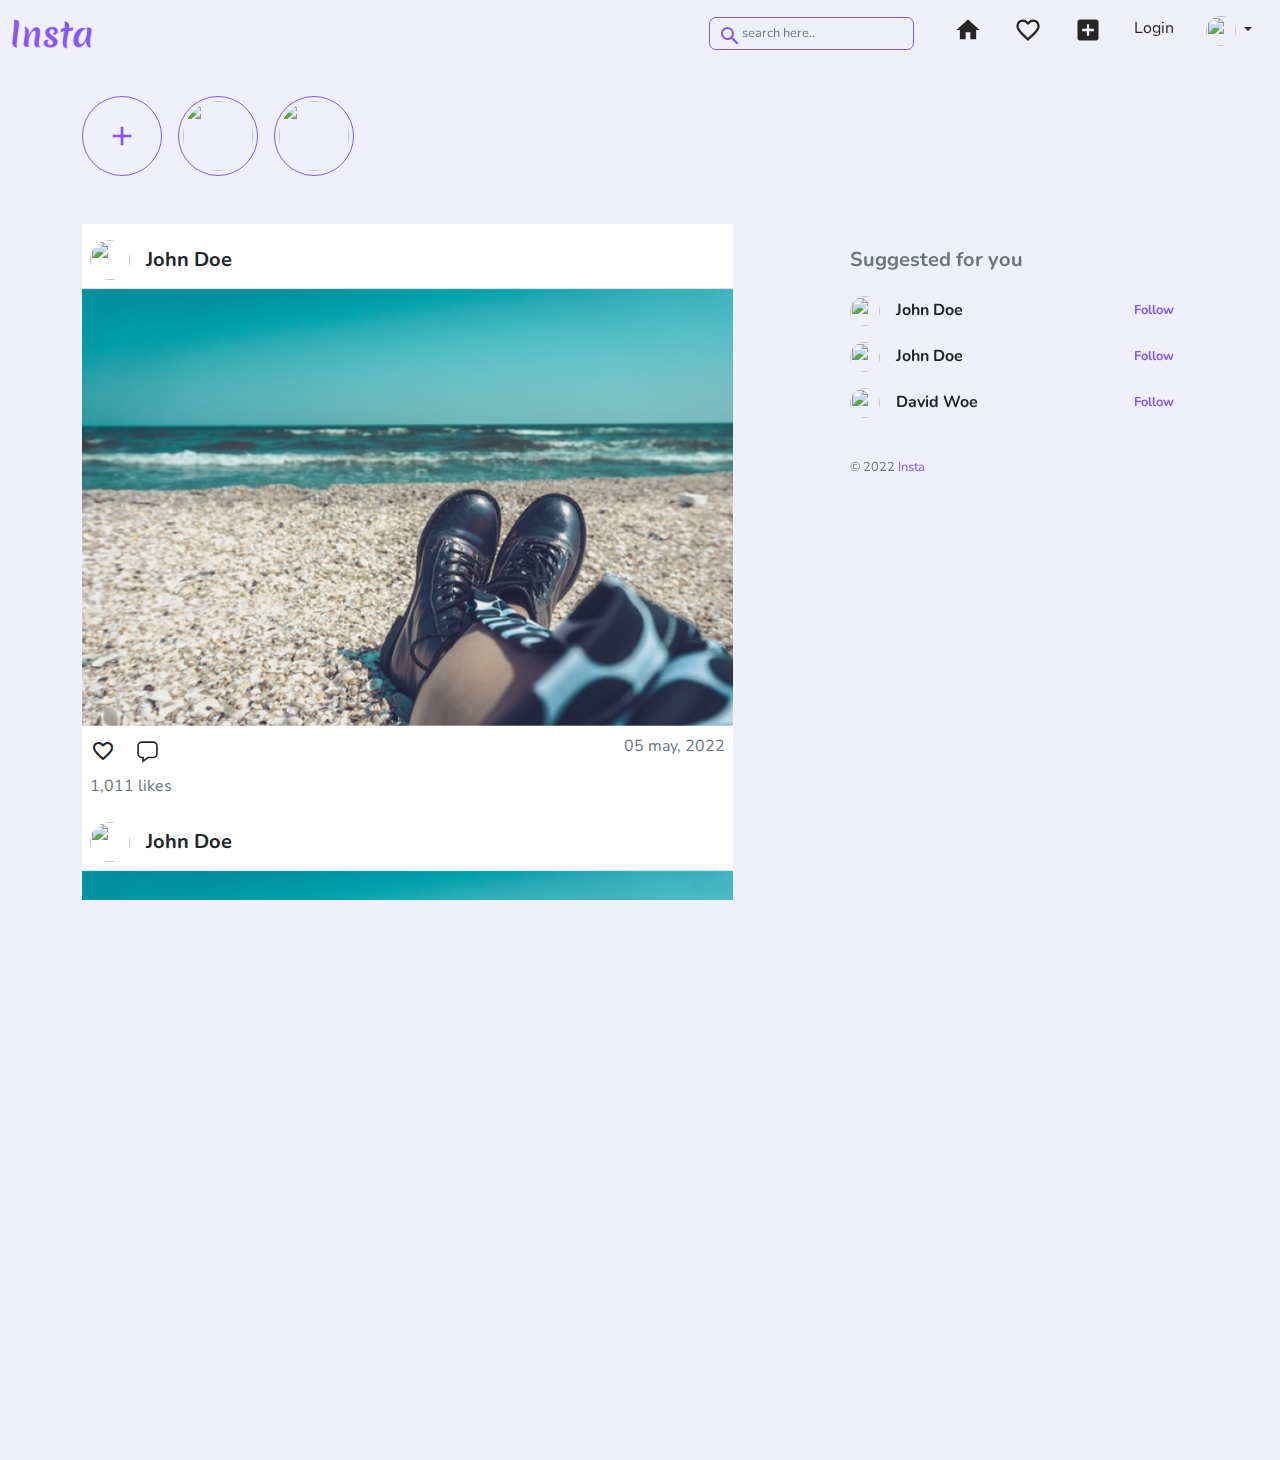
==== commit af140ae7: "added links to pages" ====
--- a/index.html
+++ b/index.html
@@ -15,7 +15,7 @@
         <!-- navbar -->
         <nav class="navbar navbar-expand-lg navbar-light bg-transparent position-absolute w-100">
             <div class="container-fluid w-100">
-                <a class="navbar-brand" href="/">
+                <a class="navbar-brand" href="index.html">
                     <img src="./images/logo.png" alt="Logo" class="img-fluid">
                 </a>
                 <div class="d-flex ms-auto align-items-center pe-0">
@@ -37,22 +37,27 @@
                             </span>
                         </li>
                         <li class="nav-item px-2">
-                            <a class="nav-link active" aria-current="page" href="/">
+                            <a class="nav-link active" aria-current="page" href="index.html">
                                 <span class="material-icons fs-3 d-lg-inline-block d-none">home</span>
                                 <span class="d-block d-lg-none">Home</span>
                             </a>
                         </li>
                         <li class="nav-item px-2">
-                            <a class="nav-link" href="/">
+                            <a class="nav-link" href="index.html">
                                 <span
                                     class="material-icons fs-3 d-lg-inline-block d-none favorite_border">&#xe87e</span>
                                 <span class="d-block d-lg-none">Home</span>
                             </a>
                         </li>
                         <li class="nav-item px-2">
-                            <a class="nav-link" href="/">
+                            <a class="nav-link" href="index.html">
                                 <span class="material-icons fs-3 d-lg-inline-block d-none add_box">&#xe146;</span>
                                 <span class="d-block d-lg-none">Add post</span>
+                            </a>
+                        </li>
+                        <li class="nav-item px-2">
+                            <a class="nav-link" href="./login.html">
+                                Login
                             </a>
                         </li>
                         <li class="nav-item px-2 mb-3 mb-lg-0">
@@ -65,9 +70,8 @@
 
                             <div class="dropdown-menu dropdown-menu-end bg-primary" aria-labelledby="navbarDropdown"
                                 data-bs-popper="none">
-                                <a class="dropdown-item bg-primary text-white" href="/profile">Profile</a>
-                                <a class="dropdown-item bg-primary text-white d-flex align-item-center"
-                                    href="/auth/logout">
+                                <a class="dropdown-item bg-primary text-white" href="./profile.html">Profile</a>
+                                <a class="dropdown-item bg-primary text-white d-flex align-item-center" href="index.html">
                                     Logout
                                     <span class="material-icons fs-4 text-white ps-2">logout</span>
                                 </a>
@@ -98,7 +102,7 @@
                 </div>
             </div>
         </section>
-        <section class="py-5 posts container-xl" id="posts">
+        <section class="py-5 posts container-sm" id="posts">
             <div class="row mx-0">
                 <div class="col-lg-7 bg-light py-3 px-0">
                     <div class="post-card">
@@ -107,9 +111,9 @@
                                 class="img-40 rounded-circle">
                             <h5 class="fw-bold ps-3 text-capitalize mb-0">John Doe</h5>
                         </div>
-                        <div class="post-details">
+                        <a href="./single-post.html" class="post-details">
                             <img src="./images/post.png" alt="" class="post-image img-fluid">
-                        </div>
+                        </a>
                         <div class="cta pt-2">
                             <div class="d-flex justify-content-center">
                                 <button class="btn btn-sm me-1">
@@ -157,7 +161,7 @@
                         </div>
                     </div>
                 </div>
-                <div class="col-lg-4 offset-lg-1 p-2" style="display: unset !important; overflow:initial;">
+                <div class="col-lg-4 offset-lg-1 d-none d-lg-initial p-2 suggested">
                     <div class="position-sticky p-3 top-0">
                         <h5 class="text-muted fw-bold">
                             Suggested for you
@@ -173,16 +177,16 @@
                             </div>
                             <div class="suggestion-card mb-3">
                                 <div class="d-flex align-items-center">
-                                    <img src="https://ui-avatars.com/api/?name=John+Doe&background=fff&color=8655ff" alt=""
-                                        class="img-30 rounded-circle">
+                                    <img src="https://ui-avatars.com/api/?name=John+Doe&background=fff&color=8655ff"
+                                        alt="" class="img-30 rounded-circle">
                                     <h6 class="fw-bold ps-3 text-capitalize mb-0">John Doe</h6>
                                     <a href="#" class="ms-auto fw-bold text-sm">Follow</a>
                                 </div>
                             </div>
                             <div class="suggestion-card mb-3">
                                 <div class="d-flex align-items-center">
-                                    <img src="https://ui-avatars.com/api/?name=David+Woe&background=fff&color=8655ff" alt=""
-                                        class="img-30 rounded-circle">
+                                    <img src="https://ui-avatars.com/api/?name=David+Woe&background=fff&color=8655ff"
+                                        alt="" class="img-30 rounded-circle">
                                     <h6 class="fw-bold ps-3 text-capitalize mb-0">David Woe</h6>
                                     <a href="#" class="ms-auto fw-bold text-sm">Follow</a>
                                 </div>
--- a/css/style.css
+++ b/css/style.css
@@ -1,8 +1,8 @@
-/*! Gallery */@import url("https://fonts.googleapis.com/css2?family=Inter:wght@500;700;900&family=Nunito:wght@400;500;700&family=Oleo+Script+Swash+Caps&display=swap");.img-10{height:10px;width:10px}.img-20{height:20px;width:20px}.img-30{height:30px;width:30px}.img-40{height:40px;width:40px}.img-50{height:50px;width:50px}.img-60{height:60px;width:60px}.img-70{height:70px;width:70px}.img-80{height:80px;width:80px}.img-90{height:90px;width:90px}.img-100{height:100px;width:100px}.img-110{height:110px;width:110px}.img-120{height:120px;width:120px}.img-130{height:130px;width:130px}.img-140{height:140px;width:140px}.img-150{height:150px;width:150px}*{font-family:"Nunito",cursive}a{text-decoration:none !important}body,html{font-family:"Nunito",cursive;height:100%;overflow-x:hidden;color:#fff}body{background:#eff0fb;background-repeat:no-repeat}.navbar-toggler:active,.navbar-toggler:focus,.btn:active,.btn:focus{box-shadow:none !important}.center{display:flex;align-items:center;justify-content:center}.text-sm{font-size:.8rem}.text-xs{font-size:.7rem}.text-xxs{font-size:.6rem}.form-label{font-weight:bold;color:#101730}.navbar .navbar-brand img{height:30px}.navbar .navbar-collapse{position:relative;z-index:10}@media (max-width: 991.98px){.navbar .navbar-collapse{margin-left:-20px;background:#eff0fb !important}}.navbar .nav-item input{font-size:.8rem;border-radius:7px !important;padding-left:32px}.navbar .nav-item .search .search-icon{left:5px;top:20%}.navbar .nav-item .nav-link{color:#262626 !important;-webkit-transition:all 0.5s ease;-moz-transition:all 0.5s ease;-o-transition:all 0.5s ease;transition:all 0.5s ease}.navbar .nav-item .nav-link:hover,.navbar .nav-item .nav-link.active{font-weight:500}.users .user-profile{cursor:pointer}#posts .post-card .post-details img{height:calc(calc(calc(100% - 80px) * 9) / 16) !important}#posts .post-card .cta button img{height:22px}.modal .image-details img{height:400px}.post-image{height:calc(calc(calc(100% - 80px) * 9) / 16) !important}/*!
+/*! Gallery */@import url("https://fonts.googleapis.com/css2?family=Inter:wght@500;700;900&family=Nunito:wght@400;500;700&family=Oleo+Script+Swash+Caps&display=swap");.img-10{height:10px;width:10px}.img-20{height:20px;width:20px}.img-30{height:30px;width:30px}.img-40{height:40px;width:40px}.img-50{height:50px;width:50px}.img-60{height:60px;width:60px}.img-70{height:70px;width:70px}.img-80{height:80px;width:80px}.img-90{height:90px;width:90px}.img-100{height:100px;width:100px}.img-110{height:110px;width:110px}.img-120{height:120px;width:120px}.img-130{height:130px;width:130px}.img-140{height:140px;width:140px}.img-150{height:150px;width:150px}*{font-family:"Nunito",cursive}a{text-decoration:none !important}body,html{font-family:"Nunito",cursive;height:100%;overflow-x:hidden;color:#fff}body{background:#eff0fb;background-repeat:no-repeat}.navbar-toggler:active,.navbar-toggler:focus,.btn:active,.btn:focus{box-shadow:none !important}.center{display:flex;align-items:center;justify-content:center}.text-sm{font-size:.8rem}.text-xs{font-size:.7rem}.text-xxs{font-size:.6rem}.form-label{font-weight:bold;color:#101730}@media (min-width: 992px){.d-lg-initial.suggested{display:unset !important}}.navbar .navbar-brand img{height:30px}.navbar .navbar-collapse{position:relative;z-index:10}@media (max-width: 991.98px){.navbar .navbar-collapse{margin-left:-20px;background:#eff0fb !important}}.navbar .nav-item input{font-size:.8rem;border-radius:7px !important;padding-left:32px}.navbar .nav-item .search .search-icon{left:5px;top:20%}.navbar .nav-item .nav-link{color:#262626 !important;-webkit-transition:all 0.5s ease;-moz-transition:all 0.5s ease;-o-transition:all 0.5s ease;transition:all 0.5s ease}.navbar .nav-item .nav-link:hover,.navbar .nav-item .nav-link.active{font-weight:500}.users .user-profile{cursor:pointer}#posts .post-card .post-details img{height:calc(calc(calc(100% - 80px) * 9) / 16) !important}#posts .post-card .cta button img{height:22px}.modal .image-details img{height:400px}.post-image{height:calc(calc(calc(100% - 80px) * 9) / 16) !important}/*!
  * Bootstrap v5.1.3 (https://getbootstrap.com/)
  * Copyright 2011-2021 The Bootstrap Authors
  * Copyright 2011-2021 Twitter, Inc.
  * Licensed under MIT (https://github.com/twbs/bootstrap/blob/main/LICENSE)
  */:root{--bs-blue: #0d6efd;--bs-indigo: #6610f2;--bs-purple: #6f42c1;--bs-pink: #d63384;--bs-red: #dc3545;--bs-orange: #fd7e14;--bs-yellow: #ffc107;--bs-green: #198754;--bs-teal: #20c997;--bs-cyan: #0dcaf0;--bs-white: #fff;--bs-gray: #6c757d;--bs-gray-dark: #343a40;--bs-gray-100: #f8f9fa;--bs-gray-200: #e9ecef;--bs-gray-300: #dee2e6;--bs-gray-400: #ced4da;--bs-gray-500: #adb5bd;--bs-gray-600: #6c757d;--bs-gray-700: #495057;--bs-gray-800: #343a40;--bs-gray-900: #212529;--bs-primary: #8655ff;--bs-secondary: #262626;--bs-success: #198754;--bs-info: #0dcaf0;--bs-warning: #ffc107;--bs-danger: #dc3545;--bs-light: #fff;--bs-dark: #212529;--bs-primary-rgb: 134,85,255;--bs-secondary-rgb: 38,38,38;--bs-success-rgb: 25,135,84;--bs-info-rgb: 13,202,240;--bs-warning-rgb: 255,193,7;--bs-danger-rgb: 220,53,69;--bs-light-rgb: 255,255,255;--bs-dark-rgb: 33,37,41;--bs-white-rgb: 255,255,255;--bs-black-rgb: 0,0,0;--bs-body-color-rgb: 33,37,41;--bs-body-bg-rgb: 239,240,251;--bs-font-sans-serif: system-ui, -apple-system, "Segoe UI", Roboto, "Helvetica Neue", Arial, "Noto Sans", "Liberation Sans", sans-serif, "Apple Color Emoji", "Segoe UI Emoji", "Segoe UI Symbol", "Noto Color Emoji";--bs-font-monospace: SFMono-Regular, Menlo, Monaco, Consolas, "Liberation Mono", "Courier New", monospace;--bs-gradient: linear-gradient(180deg, rgba(255,255,255,0.15), rgba(255,255,255,0));--bs-body-font-family: var(--bs-font-sans-serif);--bs-body-font-size: 1rem;--bs-body-font-weight: 400;--bs-body-line-height: 1.5;--bs-body-color: #212529;--bs-body-bg: #eff0fb}*,*::before,*::after{box-sizing:border-box}@media (prefers-reduced-motion: no-preference){:root{scroll-behavior:smooth}}body{margin:0;font-family:var(--bs-body-font-family);font-size:var(--bs-body-font-size);font-weight:var(--bs-body-font-weight);line-height:var(--bs-body-line-height);color:var(--bs-body-color);text-align:var(--bs-body-text-align);background-color:var(--bs-body-bg);-webkit-text-size-adjust:100%;-webkit-tap-highlight-color:rgba(0,0,0,0)}hr{margin:1rem 0;color:inherit;background-color:currentColor;border:0;opacity:.25}hr:not([size]){height:1px}h1,.h1,h2,.h2,h3,.h3,h4,.h4,h5,.h5,h6,.h6{margin-top:0;margin-bottom:.5rem;font-weight:500;line-height:1.2}h1,.h1{font-size:calc(1.375rem + 1.5vw)}@media (min-width: 1200px){h1,.h1{font-size:2.5rem}}h2,.h2{font-size:calc(1.325rem + .9vw)}@media (min-width: 1200px){h2,.h2{font-size:2rem}}h3,.h3{font-size:calc(1.3rem + .6vw)}@media (min-width: 1200px){h3,.h3{font-size:1.75rem}}h4,.h4{font-size:calc(1.275rem + .3vw)}@media (min-width: 1200px){h4,.h4{font-size:1.5rem}}h5,.h5{font-size:1.25rem}h6,.h6{font-size:1rem}p{margin-top:0;margin-bottom:1rem}abbr[title],abbr[data-bs-original-title]{text-decoration:underline dotted;cursor:help;text-decoration-skip-ink:none}address{margin-bottom:1rem;font-style:normal;line-height:inherit}ol,ul{padding-left:2rem}ol,ul,dl{margin-top:0;margin-bottom:1rem}ol ol,ul ul,ol ul,ul ol{margin-bottom:0}dt{font-weight:700}dd{margin-bottom:.5rem;margin-left:0}blockquote{margin:0 0 1rem}b,strong{font-weight:bolder}small,.small{font-size:.875em}mark,.mark{padding:.2em;background-color:#fcf8e3}sub,sup{position:relative;font-size:.75em;line-height:0;vertical-align:baseline}sub{bottom:-.25em}sup{top:-.5em}a{color:#8655ff;text-decoration:underline}a:hover{color:#6b44cc}a:not([href]):not([class]),a:not([href]):not([class]):hover{color:inherit;text-decoration:none}pre,code,kbd,samp{font-family:var(--bs-font-monospace);font-size:1em;direction:ltr /* rtl:ignore */;unicode-bidi:bidi-override}pre{display:block;margin-top:0;margin-bottom:1rem;overflow:auto;font-size:.875em}pre code{font-size:inherit;color:inherit;word-break:normal}code{font-size:.875em;color:#d63384;word-wrap:break-word}a>code{color:inherit}kbd{padding:.2rem .4rem;font-size:.875em;color:#fff;background-color:#212529;border-radius:.2rem}kbd kbd{padding:0;font-size:1em;font-weight:700}figure{margin:0 0 1rem}img,svg{vertical-align:middle}table{caption-side:bottom;border-collapse:collapse}caption{padding-top:.5rem;padding-bottom:.5rem;color:#6c757d;text-align:left}th{text-align:inherit;text-align:-webkit-match-parent}thead,tbody,tfoot,tr,td,th{border-color:inherit;border-style:solid;border-width:0}label{display:inline-block}button{border-radius:0}button:focus:not(:focus-visible){outline:0}input,button,select,optgroup,textarea{margin:0;font-family:inherit;font-size:inherit;line-height:inherit}button,select{text-transform:none}[role="button"]{cursor:pointer}select{word-wrap:normal}select:disabled{opacity:1}[list]::-webkit-calendar-picker-indicator{display:none}button,[type="button"],[type="reset"],[type="submit"]{-webkit-appearance:button}button:not(:disabled),[type="button"]:not(:disabled),[type="reset"]:not(:disabled),[type="submit"]:not(:disabled){cursor:pointer}::-moz-focus-inner{padding:0;border-style:none}textarea{resize:vertical}fieldset{min-width:0;padding:0;margin:0;border:0}legend{float:left;width:100%;padding:0;margin-bottom:.5rem;font-size:calc(1.275rem + .3vw);line-height:inherit}@media (min-width: 1200px){legend{font-size:1.5rem}}legend+*{clear:left}::-webkit-datetime-edit-fields-wrapper,::-webkit-datetime-edit-text,::-webkit-datetime-edit-minute,::-webkit-datetime-edit-hour-field,::-webkit-datetime-edit-day-field,::-webkit-datetime-edit-month-field,::-webkit-datetime-edit-year-field{padding:0}::-webkit-inner-spin-button{height:auto}[type="search"]{outline-offset:-2px;-webkit-appearance:textfield}::-webkit-search-decoration{-webkit-appearance:none}::-webkit-color-swatch-wrapper{padding:0}::file-selector-button{font:inherit}::-webkit-file-upload-button{font:inherit;-webkit-appearance:button}output{display:inline-block}iframe{border:0}summary{display:list-item;cursor:pointer}progress{vertical-align:baseline}[hidden]{display:none !important}.lead{font-size:1.25rem;font-weight:300}.display-1{font-size:calc(1.625rem + 4.5vw);font-weight:300;line-height:1.2}@media (min-width: 1200px){.display-1{font-size:5rem}}.display-2{font-size:calc(1.575rem + 3.9vw);font-weight:300;line-height:1.2}@media (min-width: 1200px){.display-2{font-size:4.5rem}}.display-3{font-size:calc(1.525rem + 3.3vw);font-weight:300;line-height:1.2}@media (min-width: 1200px){.display-3{font-size:4rem}}.display-4{font-size:calc(1.475rem + 2.7vw);font-weight:300;line-height:1.2}@media (min-width: 1200px){.display-4{font-size:3.5rem}}.display-5{font-size:calc(1.425rem + 2.1vw);font-weight:300;line-height:1.2}@media (min-width: 1200px){.display-5{font-size:3rem}}.display-6{font-size:calc(1.375rem + 1.5vw);font-weight:300;line-height:1.2}@media (min-width: 1200px){.display-6{font-size:2.5rem}}.list-unstyled{padding-left:0;list-style:none}.list-inline{padding-left:0;list-style:none}.list-inline-item{display:inline-block}.list-inline-item:not(:last-child){margin-right:.5rem}.initialism{font-size:.875em;text-transform:uppercase}.blockquote{margin-bottom:1rem;font-size:1.25rem}.blockquote>:last-child{margin-bottom:0}.blockquote-footer{margin-top:-1rem;margin-bottom:1rem;font-size:.875em;color:#6c757d}.blockquote-footer::before{content:"\2014\00A0"}.img-fluid{max-width:100%;height:auto}.img-thumbnail{padding:.25rem;background-color:#eff0fb;border:1px solid #dee2e6;border-radius:.25rem;max-width:100%;height:auto}.figure{display:inline-block}.figure-img{margin-bottom:.5rem;line-height:1}.figure-caption{font-size:.875em;color:#6c757d}.container,.container-fluid,.container-sm,.container-md,.container-lg,.container-xl,.container-xxl{width:100%;padding-right:var(--bs-gutter-x, .75rem);padding-left:var(--bs-gutter-x, .75rem);margin-right:auto;margin-left:auto}@media (min-width: 576px){.container,.container-sm{max-width:540px}}@media (min-width: 768px){.container,.container-sm,.container-md{max-width:720px}}@media (min-width: 992px){.container,.container-sm,.container-md,.container-lg{max-width:960px}}@media (min-width: 1200px){.container,.container-sm,.container-md,.container-lg,.container-xl{max-width:1140px}}@media (min-width: 1400px){.container,.container-sm,.container-md,.container-lg,.container-xl,.container-xxl{max-width:1320px}}.row{--bs-gutter-x: 1.5rem;--bs-gutter-y: 0;display:flex;flex-wrap:wrap;margin-top:calc(-1 * var(--bs-gutter-y));margin-right:calc(-.5 * var(--bs-gutter-x));margin-left:calc(-.5 * var(--bs-gutter-x))}.row>*{flex-shrink:0;width:100%;max-width:100%;padding-right:calc(var(--bs-gutter-x) * .5);padding-left:calc(var(--bs-gutter-x) * .5);margin-top:var(--bs-gutter-y)}.col{flex:1 0 0%}.row-cols-auto>*{flex:0 0 auto;width:auto}.row-cols-1>*{flex:0 0 auto;width:100%}.row-cols-2>*{flex:0 0 auto;width:50%}.row-cols-3>*{flex:0 0 auto;width:33.33333%}.row-cols-4>*{flex:0 0 auto;width:25%}.row-cols-5>*{flex:0 0 auto;width:20%}.row-cols-6>*{flex:0 0 auto;width:16.66667%}.col-auto{flex:0 0 auto;width:auto}.col-1{flex:0 0 auto;width:8.33333%}.col-2{flex:0 0 auto;width:16.66667%}.col-3{flex:0 0 auto;width:25%}.col-4{flex:0 0 auto;width:33.33333%}.col-5{flex:0 0 auto;width:41.66667%}.col-6{flex:0 0 auto;width:50%}.col-7{flex:0 0 auto;width:58.33333%}.col-8{flex:0 0 auto;width:66.66667%}.col-9{flex:0 0 auto;width:75%}.col-10{flex:0 0 auto;width:83.33333%}.col-11{flex:0 0 auto;width:91.66667%}.col-12{flex:0 0 auto;width:100%}.offset-1{margin-left:8.33333%}.offset-2{margin-left:16.66667%}.offset-3{margin-left:25%}.offset-4{margin-left:33.33333%}.offset-5{margin-left:41.66667%}.offset-6{margin-left:50%}.offset-7{margin-left:58.33333%}.offset-8{margin-left:66.66667%}.offset-9{margin-left:75%}.offset-10{margin-left:83.33333%}.offset-11{margin-left:91.66667%}.g-0,.gx-0{--bs-gutter-x: 0}.g-0,.gy-0{--bs-gutter-y: 0}.g-1,.gx-1{--bs-gutter-x: .25rem}.g-1,.gy-1{--bs-gutter-y: .25rem}.g-2,.gx-2{--bs-gutter-x: .5rem}.g-2,.gy-2{--bs-gutter-y: .5rem}.g-3,.gx-3{--bs-gutter-x: 1rem}.g-3,.gy-3{--bs-gutter-y: 1rem}.g-4,.gx-4{--bs-gutter-x: 1.5rem}.g-4,.gy-4{--bs-gutter-y: 1.5rem}.g-5,.gx-5{--bs-gutter-x: 3rem}.g-5,.gy-5{--bs-gutter-y: 3rem}@media (min-width: 576px){.col-sm{flex:1 0 0%}.row-cols-sm-auto>*{flex:0 0 auto;width:auto}.row-cols-sm-1>*{flex:0 0 auto;width:100%}.row-cols-sm-2>*{flex:0 0 auto;width:50%}.row-cols-sm-3>*{flex:0 0 auto;width:33.33333%}.row-cols-sm-4>*{flex:0 0 auto;width:25%}.row-cols-sm-5>*{flex:0 0 auto;width:20%}.row-cols-sm-6>*{flex:0 0 auto;width:16.66667%}.col-sm-auto{flex:0 0 auto;width:auto}.col-sm-1{flex:0 0 auto;width:8.33333%}.col-sm-2{flex:0 0 auto;width:16.66667%}.col-sm-3{flex:0 0 auto;width:25%}.col-sm-4{flex:0 0 auto;width:33.33333%}.col-sm-5{flex:0 0 auto;width:41.66667%}.col-sm-6{flex:0 0 auto;width:50%}.col-sm-7{flex:0 0 auto;width:58.33333%}.col-sm-8{flex:0 0 auto;width:66.66667%}.col-sm-9{flex:0 0 auto;width:75%}.col-sm-10{flex:0 0 auto;width:83.33333%}.col-sm-11{flex:0 0 auto;width:91.66667%}.col-sm-12{flex:0 0 auto;width:100%}.offset-sm-0{margin-left:0}.offset-sm-1{margin-left:8.33333%}.offset-sm-2{margin-left:16.66667%}.offset-sm-3{margin-left:25%}.offset-sm-4{margin-left:33.33333%}.offset-sm-5{margin-left:41.66667%}.offset-sm-6{margin-left:50%}.offset-sm-7{margin-left:58.33333%}.offset-sm-8{margin-left:66.66667%}.offset-sm-9{margin-left:75%}.offset-sm-10{margin-left:83.33333%}.offset-sm-11{margin-left:91.66667%}.g-sm-0,.gx-sm-0{--bs-gutter-x: 0}.g-sm-0,.gy-sm-0{--bs-gutter-y: 0}.g-sm-1,.gx-sm-1{--bs-gutter-x: .25rem}.g-sm-1,.gy-sm-1{--bs-gutter-y: .25rem}.g-sm-2,.gx-sm-2{--bs-gutter-x: .5rem}.g-sm-2,.gy-sm-2{--bs-gutter-y: .5rem}.g-sm-3,.gx-sm-3{--bs-gutter-x: 1rem}.g-sm-3,.gy-sm-3{--bs-gutter-y: 1rem}.g-sm-4,.gx-sm-4{--bs-gutter-x: 1.5rem}.g-sm-4,.gy-sm-4{--bs-gutter-y: 1.5rem}.g-sm-5,.gx-sm-5{--bs-gutter-x: 3rem}.g-sm-5,.gy-sm-5{--bs-gutter-y: 3rem}}@media (min-width: 768px){.col-md{flex:1 0 0%}.row-cols-md-auto>*{flex:0 0 auto;width:auto}.row-cols-md-1>*{flex:0 0 auto;width:100%}.row-cols-md-2>*{flex:0 0 auto;width:50%}.row-cols-md-3>*{flex:0 0 auto;width:33.33333%}.row-cols-md-4>*{flex:0 0 auto;width:25%}.row-cols-md-5>*{flex:0 0 auto;width:20%}.row-cols-md-6>*{flex:0 0 auto;width:16.66667%}.col-md-auto{flex:0 0 auto;width:auto}.col-md-1{flex:0 0 auto;width:8.33333%}.col-md-2{flex:0 0 auto;width:16.66667%}.col-md-3{flex:0 0 auto;width:25%}.col-md-4{flex:0 0 auto;width:33.33333%}.col-md-5{flex:0 0 auto;width:41.66667%}.col-md-6{flex:0 0 auto;width:50%}.col-md-7{flex:0 0 auto;width:58.33333%}.col-md-8{flex:0 0 auto;width:66.66667%}.col-md-9{flex:0 0 auto;width:75%}.col-md-10{flex:0 0 auto;width:83.33333%}.col-md-11{flex:0 0 auto;width:91.66667%}.col-md-12{flex:0 0 auto;width:100%}.offset-md-0{margin-left:0}.offset-md-1{margin-left:8.33333%}.offset-md-2{margin-left:16.66667%}.offset-md-3{margin-left:25%}.offset-md-4{margin-left:33.33333%}.offset-md-5{margin-left:41.66667%}.offset-md-6{margin-left:50%}.offset-md-7{margin-left:58.33333%}.offset-md-8{margin-left:66.66667%}.offset-md-9{margin-left:75%}.offset-md-10{margin-left:83.33333%}.offset-md-11{margin-left:91.66667%}.g-md-0,.gx-md-0{--bs-gutter-x: 0}.g-md-0,.gy-md-0{--bs-gutter-y: 0}.g-md-1,.gx-md-1{--bs-gutter-x: .25rem}.g-md-1,.gy-md-1{--bs-gutter-y: .25rem}.g-md-2,.gx-md-2{--bs-gutter-x: .5rem}.g-md-2,.gy-md-2{--bs-gutter-y: .5rem}.g-md-3,.gx-md-3{--bs-gutter-x: 1rem}.g-md-3,.gy-md-3{--bs-gutter-y: 1rem}.g-md-4,.gx-md-4{--bs-gutter-x: 1.5rem}.g-md-4,.gy-md-4{--bs-gutter-y: 1.5rem}.g-md-5,.gx-md-5{--bs-gutter-x: 3rem}.g-md-5,.gy-md-5{--bs-gutter-y: 3rem}}@media (min-width: 992px){.col-lg{flex:1 0 0%}.row-cols-lg-auto>*{flex:0 0 auto;width:auto}.row-cols-lg-1>*{flex:0 0 auto;width:100%}.row-cols-lg-2>*{flex:0 0 auto;width:50%}.row-cols-lg-3>*{flex:0 0 auto;width:33.33333%}.row-cols-lg-4>*{flex:0 0 auto;width:25%}.row-cols-lg-5>*{flex:0 0 auto;width:20%}.row-cols-lg-6>*{flex:0 0 auto;width:16.66667%}.col-lg-auto{flex:0 0 auto;width:auto}.col-lg-1{flex:0 0 auto;width:8.33333%}.col-lg-2{flex:0 0 auto;width:16.66667%}.col-lg-3{flex:0 0 auto;width:25%}.col-lg-4{flex:0 0 auto;width:33.33333%}.col-lg-5{flex:0 0 auto;width:41.66667%}.col-lg-6{flex:0 0 auto;width:50%}.col-lg-7{flex:0 0 auto;width:58.33333%}.col-lg-8{flex:0 0 auto;width:66.66667%}.col-lg-9{flex:0 0 auto;width:75%}.col-lg-10{flex:0 0 auto;width:83.33333%}.col-lg-11{flex:0 0 auto;width:91.66667%}.col-lg-12{flex:0 0 auto;width:100%}.offset-lg-0{margin-left:0}.offset-lg-1{margin-left:8.33333%}.offset-lg-2{margin-left:16.66667%}.offset-lg-3{margin-left:25%}.offset-lg-4{margin-left:33.33333%}.offset-lg-5{margin-left:41.66667%}.offset-lg-6{margin-left:50%}.offset-lg-7{margin-left:58.33333%}.offset-lg-8{margin-left:66.66667%}.offset-lg-9{margin-left:75%}.offset-lg-10{margin-left:83.33333%}.offset-lg-11{margin-left:91.66667%}.g-lg-0,.gx-lg-0{--bs-gutter-x: 0}.g-lg-0,.gy-lg-0{--bs-gutter-y: 0}.g-lg-1,.gx-lg-1{--bs-gutter-x: .25rem}.g-lg-1,.gy-lg-1{--bs-gutter-y: .25rem}.g-lg-2,.gx-lg-2{--bs-gutter-x: .5rem}.g-lg-2,.gy-lg-2{--bs-gutter-y: .5rem}.g-lg-3,.gx-lg-3{--bs-gutter-x: 1rem}.g-lg-3,.gy-lg-3{--bs-gutter-y: 1rem}.g-lg-4,.gx-lg-4{--bs-gutter-x: 1.5rem}.g-lg-4,.gy-lg-4{--bs-gutter-y: 1.5rem}.g-lg-5,.gx-lg-5{--bs-gutter-x: 3rem}.g-lg-5,.gy-lg-5{--bs-gutter-y: 3rem}}@media (min-width: 1200px){.col-xl{flex:1 0 0%}.row-cols-xl-auto>*{flex:0 0 auto;width:auto}.row-cols-xl-1>*{flex:0 0 auto;width:100%}.row-cols-xl-2>*{flex:0 0 auto;width:50%}.row-cols-xl-3>*{flex:0 0 auto;width:33.33333%}.row-cols-xl-4>*{flex:0 0 auto;width:25%}.row-cols-xl-5>*{flex:0 0 auto;width:20%}.row-cols-xl-6>*{flex:0 0 auto;width:16.66667%}.col-xl-auto{flex:0 0 auto;width:auto}.col-xl-1{flex:0 0 auto;width:8.33333%}.col-xl-2{flex:0 0 auto;width:16.66667%}.col-xl-3{flex:0 0 auto;width:25%}.col-xl-4{flex:0 0 auto;width:33.33333%}.col-xl-5{flex:0 0 auto;width:41.66667%}.col-xl-6{flex:0 0 auto;width:50%}.col-xl-7{flex:0 0 auto;width:58.33333%}.col-xl-8{flex:0 0 auto;width:66.66667%}.col-xl-9{flex:0 0 auto;width:75%}.col-xl-10{flex:0 0 auto;width:83.33333%}.col-xl-11{flex:0 0 auto;width:91.66667%}.col-xl-12{flex:0 0 auto;width:100%}.offset-xl-0{margin-left:0}.offset-xl-1{margin-left:8.33333%}.offset-xl-2{margin-left:16.66667%}.offset-xl-3{margin-left:25%}.offset-xl-4{margin-left:33.33333%}.offset-xl-5{margin-left:41.66667%}.offset-xl-6{margin-left:50%}.offset-xl-7{margin-left:58.33333%}.offset-xl-8{margin-left:66.66667%}.offset-xl-9{margin-left:75%}.offset-xl-10{margin-left:83.33333%}.offset-xl-11{margin-left:91.66667%}.g-xl-0,.gx-xl-0{--bs-gutter-x: 0}.g-xl-0,.gy-xl-0{--bs-gutter-y: 0}.g-xl-1,.gx-xl-1{--bs-gutter-x: .25rem}.g-xl-1,.gy-xl-1{--bs-gutter-y: .25rem}.g-xl-2,.gx-xl-2{--bs-gutter-x: .5rem}.g-xl-2,.gy-xl-2{--bs-gutter-y: .5rem}.g-xl-3,.gx-xl-3{--bs-gutter-x: 1rem}.g-xl-3,.gy-xl-3{--bs-gutter-y: 1rem}.g-xl-4,.gx-xl-4{--bs-gutter-x: 1.5rem}.g-xl-4,.gy-xl-4{--bs-gutter-y: 1.5rem}.g-xl-5,.gx-xl-5{--bs-gutter-x: 3rem}.g-xl-5,.gy-xl-5{--bs-gutter-y: 3rem}}@media (min-width: 1400px){.col-xxl{flex:1 0 0%}.row-cols-xxl-auto>*{flex:0 0 auto;width:auto}.row-cols-xxl-1>*{flex:0 0 auto;width:100%}.row-cols-xxl-2>*{flex:0 0 auto;width:50%}.row-cols-xxl-3>*{flex:0 0 auto;width:33.33333%}.row-cols-xxl-4>*{flex:0 0 auto;width:25%}.row-cols-xxl-5>*{flex:0 0 auto;width:20%}.row-cols-xxl-6>*{flex:0 0 auto;width:16.66667%}.col-xxl-auto{flex:0 0 auto;width:auto}.col-xxl-1{flex:0 0 auto;width:8.33333%}.col-xxl-2{flex:0 0 auto;width:16.66667%}.col-xxl-3{flex:0 0 auto;width:25%}.col-xxl-4{flex:0 0 auto;width:33.33333%}.col-xxl-5{flex:0 0 auto;width:41.66667%}.col-xxl-6{flex:0 0 auto;width:50%}.col-xxl-7{flex:0 0 auto;width:58.33333%}.col-xxl-8{flex:0 0 auto;width:66.66667%}.col-xxl-9{flex:0 0 auto;width:75%}.col-xxl-10{flex:0 0 auto;width:83.33333%}.col-xxl-11{flex:0 0 auto;width:91.66667%}.col-xxl-12{flex:0 0 auto;width:100%}.offset-xxl-0{margin-left:0}.offset-xxl-1{margin-left:8.33333%}.offset-xxl-2{margin-left:16.66667%}.offset-xxl-3{margin-left:25%}.offset-xxl-4{margin-left:33.33333%}.offset-xxl-5{margin-left:41.66667%}.offset-xxl-6{margin-left:50%}.offset-xxl-7{margin-left:58.33333%}.offset-xxl-8{margin-left:66.66667%}.offset-xxl-9{margin-left:75%}.offset-xxl-10{margin-left:83.33333%}.offset-xxl-11{margin-left:91.66667%}.g-xxl-0,.gx-xxl-0{--bs-gutter-x: 0}.g-xxl-0,.gy-xxl-0{--bs-gutter-y: 0}.g-xxl-1,.gx-xxl-1{--bs-gutter-x: .25rem}.g-xxl-1,.gy-xxl-1{--bs-gutter-y: .25rem}.g-xxl-2,.gx-xxl-2{--bs-gutter-x: .5rem}.g-xxl-2,.gy-xxl-2{--bs-gutter-y: .5rem}.g-xxl-3,.gx-xxl-3{--bs-gutter-x: 1rem}.g-xxl-3,.gy-xxl-3{--bs-gutter-y: 1rem}.g-xxl-4,.gx-xxl-4{--bs-gutter-x: 1.5rem}.g-xxl-4,.gy-xxl-4{--bs-gutter-y: 1.5rem}.g-xxl-5,.gx-xxl-5{--bs-gutter-x: 3rem}.g-xxl-5,.gy-xxl-5{--bs-gutter-y: 3rem}}.table{--bs-table-bg: rgba(0,0,0,0);--bs-table-accent-bg: rgba(0,0,0,0);--bs-table-striped-color: #212529;--bs-table-striped-bg: rgba(0,0,0,0.05);--bs-table-active-color: #212529;--bs-table-active-bg: rgba(0,0,0,0.1);--bs-table-hover-color: #212529;--bs-table-hover-bg: rgba(0,0,0,0.075);width:100%;margin-bottom:1rem;color:#212529;vertical-align:top;border-color:#dee2e6}.table>:not(caption)>*>*{padding:.5rem .5rem;background-color:var(--bs-table-bg);border-bottom-width:1px;box-shadow:inset 0 0 0 9999px var(--bs-table-accent-bg)}.table>tbody{vertical-align:inherit}.table>thead{vertical-align:bottom}.table>:not(:first-child){border-top:2px solid currentColor}.caption-top{caption-side:top}.table-sm>:not(caption)>*>*{padding:.25rem .25rem}.table-bordered>:not(caption)>*{border-width:1px 0}.table-bordered>:not(caption)>*>*{border-width:0 1px}.table-borderless>:not(caption)>*>*{border-bottom-width:0}.table-borderless>:not(:first-child){border-top-width:0}.table-striped>tbody>tr:nth-of-type(odd)>*{--bs-table-accent-bg: var(--bs-table-striped-bg);color:var(--bs-table-striped-color)}.table-active{--bs-table-accent-bg: var(--bs-table-active-bg);color:var(--bs-table-active-color)}.table-hover>tbody>tr:hover>*{--bs-table-accent-bg: var(--bs-table-hover-bg);color:var(--bs-table-hover-color)}.table-primary{--bs-table-bg: #e7ddff;--bs-table-striped-bg: #dbd2f2;--bs-table-striped-color: #000;--bs-table-active-bg: #d0c7e6;--bs-table-active-color: #000;--bs-table-hover-bg: #d6ccec;--bs-table-hover-color: #000;color:#000;border-color:#d0c7e6}.table-secondary{--bs-table-bg: #d4d4d4;--bs-table-striped-bg: #c9c9c9;--bs-table-striped-color: #000;--bs-table-active-bg: #bfbfbf;--bs-table-active-color: #000;--bs-table-hover-bg: #c4c4c4;--bs-table-hover-color: #000;color:#000;border-color:#bfbfbf}.table-success{--bs-table-bg: #d1e7dd;--bs-table-striped-bg: #c7dbd2;--bs-table-striped-color: #000;--bs-table-active-bg: #bcd0c7;--bs-table-active-color: #000;--bs-table-hover-bg: #c1d6cc;--bs-table-hover-color: #000;color:#000;border-color:#bcd0c7}.table-info{--bs-table-bg: #cff4fc;--bs-table-striped-bg: #c5e8ef;--bs-table-striped-color: #000;--bs-table-active-bg: #badce3;--bs-table-active-color: #000;--bs-table-hover-bg: #bfe2e9;--bs-table-hover-color: #000;color:#000;border-color:#badce3}.table-warning{--bs-table-bg: #fff3cd;--bs-table-striped-bg: #f2e7c3;--bs-table-striped-color: #000;--bs-table-active-bg: #e6dbb9;--bs-table-active-color: #000;--bs-table-hover-bg: #ece1be;--bs-table-hover-color: #000;color:#000;border-color:#e6dbb9}.table-danger{--bs-table-bg: #f8d7da;--bs-table-striped-bg: #eccccf;--bs-table-striped-color: #000;--bs-table-active-bg: #dfc2c4;--bs-table-active-color: #000;--bs-table-hover-bg: #e5c7ca;--bs-table-hover-color: #000;color:#000;border-color:#dfc2c4}.table-light{--bs-table-bg: #fff;--bs-table-striped-bg: #f2f2f2;--bs-table-striped-color: #000;--bs-table-active-bg: #e6e6e6;--bs-table-active-color: #000;--bs-table-hover-bg: #ececec;--bs-table-hover-color: #000;color:#000;border-color:#e6e6e6}.table-dark{--bs-table-bg: #212529;--bs-table-striped-bg: #2c3034;--bs-table-striped-color: #fff;--bs-table-active-bg: #373b3e;--bs-table-active-color: #fff;--bs-table-hover-bg: #323539;--bs-table-hover-color: #fff;color:#fff;border-color:#373b3e}.table-responsive{overflow-x:auto;-webkit-overflow-scrolling:touch}@media (max-width: 575.98px){.table-responsive-sm{overflow-x:auto;-webkit-overflow-scrolling:touch}}@media (max-width: 767.98px){.table-responsive-md{overflow-x:auto;-webkit-overflow-scrolling:touch}}@media (max-width: 991.98px){.table-responsive-lg{overflow-x:auto;-webkit-overflow-scrolling:touch}}@media (max-width: 1199.98px){.table-responsive-xl{overflow-x:auto;-webkit-overflow-scrolling:touch}}@media (max-width: 1399.98px){.table-responsive-xxl{overflow-x:auto;-webkit-overflow-scrolling:touch}}.form-label{margin-bottom:.5rem}.col-form-label{padding-top:calc(.375rem + 1px);padding-bottom:calc(.375rem + 1px);margin-bottom:0;font-size:inherit;line-height:1.5}.col-form-label-lg{padding-top:calc(.5rem + 1px);padding-bottom:calc(.5rem + 1px);font-size:1.25rem}.col-form-label-sm{padding-top:calc(.25rem + 1px);padding-bottom:calc(.25rem + 1px);font-size:.875rem}.form-text{margin-top:.25rem;font-size:.875em;color:#6c757d}.form-control{display:block;width:100%;padding:.375rem .75rem;font-size:1rem;font-weight:400;line-height:1.5;color:#212529;background-color:#eff0fb;background-clip:padding-box;border:1px solid #ced4da;appearance:none;border-radius:.25rem;transition:border-color 0.15s ease-in-out,box-shadow 0.15s ease-in-out}@media (prefers-reduced-motion: reduce){.form-control{transition:none}}.form-control[type="file"]{overflow:hidden}.form-control[type="file"]:not(:disabled):not([readonly]){cursor:pointer}.form-control:focus{color:#212529;background-color:#eff0fb;border-color:#c3aaff;outline:0;box-shadow:0 0 0 .25rem rgba(134,85,255,0.25)}.form-control::-webkit-date-and-time-value{height:1.5em}.form-control::placeholder{color:#6c757d;opacity:1}.form-control:disabled,.form-control[readonly]{background-color:#e9ecef;opacity:1}.form-control::file-selector-button{padding:.375rem .75rem;margin:-.375rem -.75rem;margin-inline-end:.75rem;color:#212529;background-color:#e9ecef;pointer-events:none;border-color:inherit;border-style:solid;border-width:0;border-inline-end-width:1px;border-radius:0;transition:color 0.15s ease-in-out,background-color 0.15s ease-in-out,border-color 0.15s ease-in-out,box-shadow 0.15s ease-in-out}@media (prefers-reduced-motion: reduce){.form-control::file-selector-button{transition:none}}.form-control:hover:not(:disabled):not([readonly])::file-selector-button{background-color:#dde0e3}.form-control::-webkit-file-upload-button{padding:.375rem .75rem;margin:-.375rem -.75rem;margin-inline-end:.75rem;color:#212529;background-color:#e9ecef;pointer-events:none;border-color:inherit;border-style:solid;border-width:0;border-inline-end-width:1px;border-radius:0;transition:color 0.15s ease-in-out,background-color 0.15s ease-in-out,border-color 0.15s ease-in-out,box-shadow 0.15s ease-in-out}@media (prefers-reduced-motion: reduce){.form-control::-webkit-file-upload-button{transition:none}}.form-control:hover:not(:disabled):not([readonly])::-webkit-file-upload-button{background-color:#dde0e3}.form-control-plaintext{display:block;width:100%;padding:.375rem 0;margin-bottom:0;line-height:1.5;color:#212529;background-color:transparent;border:solid transparent;border-width:1px 0}.form-control-plaintext.form-control-sm,.form-control-plaintext.form-control-lg{padding-right:0;padding-left:0}.form-control-sm{min-height:calc(1.5em + .5rem + 2px);padding:.25rem .5rem;font-size:.875rem;border-radius:.2rem}.form-control-sm::file-selector-button{padding:.25rem .5rem;margin:-.25rem -.5rem;margin-inline-end:.5rem}.form-control-sm::-webkit-file-upload-button{padding:.25rem .5rem;margin:-.25rem -.5rem;margin-inline-end:.5rem}.form-control-lg{min-height:calc(1.5em + 1rem + 2px);padding:.5rem 1rem;font-size:1.25rem;border-radius:.3rem}.form-control-lg::file-selector-button{padding:.5rem 1rem;margin:-.5rem -1rem;margin-inline-end:1rem}.form-control-lg::-webkit-file-upload-button{padding:.5rem 1rem;margin:-.5rem -1rem;margin-inline-end:1rem}textarea.form-control{min-height:calc(1.5em + .75rem + 2px)}textarea.form-control-sm{min-height:calc(1.5em + .5rem + 2px)}textarea.form-control-lg{min-height:calc(1.5em + 1rem + 2px)}.form-control-color{width:3rem;height:auto;padding:.375rem}.form-control-color:not(:disabled):not([readonly]){cursor:pointer}.form-control-color::-moz-color-swatch{height:1.5em;border-radius:.25rem}.form-control-color::-webkit-color-swatch{height:1.5em;border-radius:.25rem}.form-select{display:block;width:100%;padding:.375rem 2.25rem .375rem .75rem;-moz-padding-start:calc(.75rem - 3px);font-size:1rem;font-weight:400;line-height:1.5;color:#212529;background-color:#eff0fb;background-image:url("data:image/svg+xml,%3csvg xmlns='http://www.w3.org/2000/svg' viewBox='0 0 16 16'%3e%3cpath fill='none' stroke='%23343a40' stroke-linecap='round' stroke-linejoin='round' stroke-width='2' d='M2 5l6 6 6-6'/%3e%3c/svg%3e");background-repeat:no-repeat;background-position:right .75rem center;background-size:16px 12px;border:1px solid #ced4da;border-radius:.25rem;transition:border-color 0.15s ease-in-out,box-shadow 0.15s ease-in-out;appearance:none}@media (prefers-reduced-motion: reduce){.form-select{transition:none}}.form-select:focus{border-color:#c3aaff;outline:0;box-shadow:0 0 0 .25rem rgba(134,85,255,0.25)}.form-select[multiple],.form-select[size]:not([size="1"]){padding-right:.75rem;background-image:none}.form-select:disabled{background-color:#e9ecef}.form-select:-moz-focusring{color:transparent;text-shadow:0 0 0 #212529}.form-select-sm{padding-top:.25rem;padding-bottom:.25rem;padding-left:.5rem;font-size:.875rem;border-radius:.2rem}.form-select-lg{padding-top:.5rem;padding-bottom:.5rem;padding-left:1rem;font-size:1.25rem;border-radius:.3rem}.form-check{display:block;min-height:1.5rem;padding-left:1.5em;margin-bottom:.125rem}.form-check .form-check-input{float:left;margin-left:-1.5em}.form-check-input{width:1em;height:1em;margin-top:.25em;vertical-align:top;background-color:#eff0fb;background-repeat:no-repeat;background-position:center;background-size:contain;border:1px solid rgba(0,0,0,0.25);appearance:none;color-adjust:exact}.form-check-input[type="checkbox"]{border-radius:.25em}.form-check-input[type="radio"]{border-radius:50%}.form-check-input:active{filter:brightness(90%)}.form-check-input:focus{border-color:#c3aaff;outline:0;box-shadow:0 0 0 .25rem rgba(134,85,255,0.25)}.form-check-input:checked{background-color:#8655ff;border-color:#8655ff}.form-check-input:checked[type="checkbox"]{background-image:url("data:image/svg+xml,%3csvg xmlns='http://www.w3.org/2000/svg' viewBox='0 0 20 20'%3e%3cpath fill='none' stroke='%23fff' stroke-linecap='round' stroke-linejoin='round' stroke-width='3' d='M6 10l3 3l6-6'/%3e%3c/svg%3e")}.form-check-input:checked[type="radio"]{background-image:url("data:image/svg+xml,%3csvg xmlns='http://www.w3.org/2000/svg' viewBox='-4 -4 8 8'%3e%3ccircle r='2' fill='%23fff'/%3e%3c/svg%3e")}.form-check-input[type="checkbox"]:indeterminate{background-color:#8655ff;border-color:#8655ff;background-image:url("data:image/svg+xml,%3csvg xmlns='http://www.w3.org/2000/svg' viewBox='0 0 20 20'%3e%3cpath fill='none' stroke='%23fff' stroke-linecap='round' stroke-linejoin='round' stroke-width='3' d='M6 10h8'/%3e%3c/svg%3e")}.form-check-input:disabled{pointer-events:none;filter:none;opacity:.5}.form-check-input[disabled] ~ .form-check-label,.form-check-input:disabled ~ .form-check-label{opacity:.5}.form-switch{padding-left:2.5em}.form-switch .form-check-input{width:2em;margin-left:-2.5em;background-image:url("data:image/svg+xml,%3csvg xmlns='http://www.w3.org/2000/svg' viewBox='-4 -4 8 8'%3e%3ccircle r='3' fill='rgba%280,0,0,0.25%29'/%3e%3c/svg%3e");background-position:left center;border-radius:2em;transition:background-position 0.15s ease-in-out}@media (prefers-reduced-motion: reduce){.form-switch .form-check-input{transition:none}}.form-switch .form-check-input:focus{background-image:url("data:image/svg+xml,%3csvg xmlns='http://www.w3.org/2000/svg' viewBox='-4 -4 8 8'%3e%3ccircle r='3' fill='%23c3aaff'/%3e%3c/svg%3e")}.form-switch .form-check-input:checked{background-position:right center;background-image:url("data:image/svg+xml,%3csvg xmlns='http://www.w3.org/2000/svg' viewBox='-4 -4 8 8'%3e%3ccircle r='3' fill='%23fff'/%3e%3c/svg%3e")}.form-check-inline{display:inline-block;margin-right:1rem}.btn-check{position:absolute;clip:rect(0, 0, 0, 0);pointer-events:none}.btn-check[disabled]+.btn,.btn-check:disabled+.btn{pointer-events:none;filter:none;opacity:.65}.form-range{width:100%;height:1.5rem;padding:0;background-color:transparent;appearance:none}.form-range:focus{outline:0}.form-range:focus::-webkit-slider-thumb{box-shadow:0 0 0 1px #eff0fb,0 0 0 .25rem rgba(134,85,255,0.25)}.form-range:focus::-moz-range-thumb{box-shadow:0 0 0 1px #eff0fb,0 0 0 .25rem rgba(134,85,255,0.25)}.form-range::-moz-focus-outer{border:0}.form-range::-webkit-slider-thumb{width:1rem;height:1rem;margin-top:-.25rem;background-color:#8655ff;border:0;border-radius:1rem;transition:background-color 0.15s ease-in-out,border-color 0.15s ease-in-out,box-shadow 0.15s ease-in-out;appearance:none}@media (prefers-reduced-motion: reduce){.form-range::-webkit-slider-thumb{transition:none}}.form-range::-webkit-slider-thumb:active{background-color:#dbccff}.form-range::-webkit-slider-runnable-track{width:100%;height:.5rem;color:transparent;cursor:pointer;background-color:#dee2e6;border-color:transparent;border-radius:1rem}.form-range::-moz-range-thumb{width:1rem;height:1rem;background-color:#8655ff;border:0;border-radius:1rem;transition:background-color 0.15s ease-in-out,border-color 0.15s ease-in-out,box-shadow 0.15s ease-in-out;appearance:none}@media (prefers-reduced-motion: reduce){.form-range::-moz-range-thumb{transition:none}}.form-range::-moz-range-thumb:active{background-color:#dbccff}.form-range::-moz-range-track{width:100%;height:.5rem;color:transparent;cursor:pointer;background-color:#dee2e6;border-color:transparent;border-radius:1rem}.form-range:disabled{pointer-events:none}.form-range:disabled::-webkit-slider-thumb{background-color:#adb5bd}.form-range:disabled::-moz-range-thumb{background-color:#adb5bd}.form-floating{position:relative}.form-floating>.form-control,.form-floating>.form-select{height:calc(3.5rem + 2px);line-height:1.25}.form-floating>label{position:absolute;top:0;left:0;height:100%;padding:1rem .75rem;pointer-events:none;border:1px solid transparent;transform-origin:0 0;transition:opacity 0.1s ease-in-out,transform 0.1s ease-in-out}@media (prefers-reduced-motion: reduce){.form-floating>label{transition:none}}.form-floating>.form-control{padding:1rem .75rem}.form-floating>.form-control::placeholder{color:transparent}.form-floating>.form-control:focus,.form-floating>.form-control:not(:placeholder-shown){padding-top:1.625rem;padding-bottom:.625rem}.form-floating>.form-control:-webkit-autofill{padding-top:1.625rem;padding-bottom:.625rem}.form-floating>.form-select{padding-top:1.625rem;padding-bottom:.625rem}.form-floating>.form-control:focus ~ label,.form-floating>.form-control:not(:placeholder-shown) ~ label,.form-floating>.form-select ~ label{opacity:.65;transform:scale(0.85) translateY(-0.5rem) translateX(0.15rem)}.form-floating>.form-control:-webkit-autofill ~ label{opacity:.65;transform:scale(0.85) translateY(-0.5rem) translateX(0.15rem)}.input-group{position:relative;display:flex;flex-wrap:wrap;align-items:stretch;width:100%}.input-group>.form-control,.input-group>.form-select{position:relative;flex:1 1 auto;width:1%;min-width:0}.input-group>.form-control:focus,.input-group>.form-select:focus{z-index:3}.input-group .btn{position:relative;z-index:2}.input-group .btn:focus{z-index:3}.input-group-text{display:flex;align-items:center;padding:.375rem .75rem;font-size:1rem;font-weight:400;line-height:1.5;color:#212529;text-align:center;white-space:nowrap;background-color:#e9ecef;border:1px solid #ced4da;border-radius:.25rem}.input-group-lg>.form-control,.input-group-lg>.form-select,.input-group-lg>.input-group-text,.input-group-lg>.btn{padding:.5rem 1rem;font-size:1.25rem;border-radius:.3rem}.input-group-sm>.form-control,.input-group-sm>.form-select,.input-group-sm>.input-group-text,.input-group-sm>.btn{padding:.25rem .5rem;font-size:.875rem;border-radius:.2rem}.input-group-lg>.form-select,.input-group-sm>.form-select{padding-right:3rem}.input-group:not(.has-validation)>:not(:last-child):not(.dropdown-toggle):not(.dropdown-menu),.input-group:not(.has-validation)>.dropdown-toggle:nth-last-child(n+3){border-top-right-radius:0;border-bottom-right-radius:0}.input-group.has-validation>:nth-last-child(n+3):not(.dropdown-toggle):not(.dropdown-menu),.input-group.has-validation>.dropdown-toggle:nth-last-child(n+4){border-top-right-radius:0;border-bottom-right-radius:0}.input-group>:not(:first-child):not(.dropdown-menu):not(.valid-tooltip):not(.valid-feedback):not(.invalid-tooltip):not(.invalid-feedback){margin-left:-1px;border-top-left-radius:0;border-bottom-left-radius:0}.valid-feedback{display:none;width:100%;margin-top:.25rem;font-size:.875em;color:#198754}.valid-tooltip{position:absolute;top:100%;z-index:5;display:none;max-width:100%;padding:.25rem .5rem;margin-top:.1rem;font-size:.875rem;color:#fff;background-color:rgba(25,135,84,0.9);border-radius:.25rem}.was-validated :valid ~ .valid-feedback,.was-validated :valid ~ .valid-tooltip,.is-valid ~ .valid-feedback,.is-valid ~ .valid-tooltip{display:block}.was-validated .form-control:valid,.form-control.is-valid{border-color:#198754;padding-right:calc(1.5em + .75rem);background-image:url("data:image/svg+xml,%3csvg xmlns='http://www.w3.org/2000/svg' viewBox='0 0 8 8'%3e%3cpath fill='%23198754' d='M2.3 6.73L.6 4.53c-.4-1.04.46-1.4 1.1-.8l1.1 1.4 3.4-3.8c.6-.63 1.6-.27 1.2.7l-4 4.6c-.43.5-.8.4-1.1.1z'/%3e%3c/svg%3e");background-repeat:no-repeat;background-position:right calc(.375em + .1875rem) center;background-size:calc(.75em + .375rem) calc(.75em + .375rem)}.was-validated .form-control:valid:focus,.form-control.is-valid:focus{border-color:#198754;box-shadow:0 0 0 .25rem rgba(25,135,84,0.25)}.was-validated textarea.form-control:valid,textarea.form-control.is-valid{padding-right:calc(1.5em + .75rem);background-position:top calc(.375em + .1875rem) right calc(.375em + .1875rem)}.was-validated .form-select:valid,.form-select.is-valid{border-color:#198754}.was-validated .form-select:valid:not([multiple]):not([size]),.was-validated .form-select:valid:not([multiple])[size="1"],.form-select.is-valid:not([multiple]):not([size]),.form-select.is-valid:not([multiple])[size="1"]{padding-right:4.125rem;background-image:url("data:image/svg+xml,%3csvg xmlns='http://www.w3.org/2000/svg' viewBox='0 0 16 16'%3e%3cpath fill='none' stroke='%23343a40' stroke-linecap='round' stroke-linejoin='round' stroke-width='2' d='M2 5l6 6 6-6'/%3e%3c/svg%3e"),url("data:image/svg+xml,%3csvg xmlns='http://www.w3.org/2000/svg' viewBox='0 0 8 8'%3e%3cpath fill='%23198754' d='M2.3 6.73L.6 4.53c-.4-1.04.46-1.4 1.1-.8l1.1 1.4 3.4-3.8c.6-.63 1.6-.27 1.2.7l-4 4.6c-.43.5-.8.4-1.1.1z'/%3e%3c/svg%3e");background-position:right .75rem center,center right 2.25rem;background-size:16px 12px,calc(.75em + .375rem) calc(.75em + .375rem)}.was-validated .form-select:valid:focus,.form-select.is-valid:focus{border-color:#198754;box-shadow:0 0 0 .25rem rgba(25,135,84,0.25)}.was-validated .form-check-input:valid,.form-check-input.is-valid{border-color:#198754}.was-validated .form-check-input:valid:checked,.form-check-input.is-valid:checked{background-color:#198754}.was-validated .form-check-input:valid:focus,.form-check-input.is-valid:focus{box-shadow:0 0 0 .25rem rgba(25,135,84,0.25)}.was-validated .form-check-input:valid ~ .form-check-label,.form-check-input.is-valid ~ .form-check-label{color:#198754}.form-check-inline .form-check-input ~ .valid-feedback{margin-left:.5em}.was-validated .input-group .form-control:valid,.input-group .form-control.is-valid,.was-validated .input-group .form-select:valid,.input-group .form-select.is-valid{z-index:1}.was-validated .input-group .form-control:valid:focus,.input-group .form-control.is-valid:focus,.was-validated .input-group .form-select:valid:focus,.input-group .form-select.is-valid:focus{z-index:3}.invalid-feedback{display:none;width:100%;margin-top:.25rem;font-size:.875em;color:#dc3545}.invalid-tooltip{position:absolute;top:100%;z-index:5;display:none;max-width:100%;padding:.25rem .5rem;margin-top:.1rem;font-size:.875rem;color:#fff;background-color:rgba(220,53,69,0.9);border-radius:.25rem}.was-validated :invalid ~ .invalid-feedback,.was-validated :invalid ~ .invalid-tooltip,.is-invalid ~ .invalid-feedback,.is-invalid ~ .invalid-tooltip{display:block}.was-validated .form-control:invalid,.form-control.is-invalid{border-color:#dc3545;padding-right:calc(1.5em + .75rem);background-image:url("data:image/svg+xml,%3csvg xmlns='http://www.w3.org/2000/svg' viewBox='0 0 12 12' width='12' height='12' fill='none' stroke='%23dc3545'%3e%3ccircle cx='6' cy='6' r='4.5'/%3e%3cpath stroke-linejoin='round' d='M5.8 3.6h.4L6 6.5z'/%3e%3ccircle cx='6' cy='8.2' r='.6' fill='%23dc3545' stroke='none'/%3e%3c/svg%3e");background-repeat:no-repeat;background-position:right calc(.375em + .1875rem) center;background-size:calc(.75em + .375rem) calc(.75em + .375rem)}.was-validated .form-control:invalid:focus,.form-control.is-invalid:focus{border-color:#dc3545;box-shadow:0 0 0 .25rem rgba(220,53,69,0.25)}.was-validated textarea.form-control:invalid,textarea.form-control.is-invalid{padding-right:calc(1.5em + .75rem);background-position:top calc(.375em + .1875rem) right calc(.375em + .1875rem)}.was-validated .form-select:invalid,.form-select.is-invalid{border-color:#dc3545}.was-validated .form-select:invalid:not([multiple]):not([size]),.was-validated .form-select:invalid:not([multiple])[size="1"],.form-select.is-invalid:not([multiple]):not([size]),.form-select.is-invalid:not([multiple])[size="1"]{padding-right:4.125rem;background-image:url("data:image/svg+xml,%3csvg xmlns='http://www.w3.org/2000/svg' viewBox='0 0 16 16'%3e%3cpath fill='none' stroke='%23343a40' stroke-linecap='round' stroke-linejoin='round' stroke-width='2' d='M2 5l6 6 6-6'/%3e%3c/svg%3e"),url("data:image/svg+xml,%3csvg xmlns='http://www.w3.org/2000/svg' viewBox='0 0 12 12' width='12' height='12' fill='none' stroke='%23dc3545'%3e%3ccircle cx='6' cy='6' r='4.5'/%3e%3cpath stroke-linejoin='round' d='M5.8 3.6h.4L6 6.5z'/%3e%3ccircle cx='6' cy='8.2' r='.6' fill='%23dc3545' stroke='none'/%3e%3c/svg%3e");background-position:right .75rem center,center right 2.25rem;background-size:16px 12px,calc(.75em + .375rem) calc(.75em + .375rem)}.was-validated .form-select:invalid:focus,.form-select.is-invalid:focus{border-color:#dc3545;box-shadow:0 0 0 .25rem rgba(220,53,69,0.25)}.was-validated .form-check-input:invalid,.form-check-input.is-invalid{border-color:#dc3545}.was-validated .form-check-input:invalid:checked,.form-check-input.is-invalid:checked{background-color:#dc3545}.was-validated .form-check-input:invalid:focus,.form-check-input.is-invalid:focus{box-shadow:0 0 0 .25rem rgba(220,53,69,0.25)}.was-validated .form-check-input:invalid ~ .form-check-label,.form-check-input.is-invalid ~ .form-check-label{color:#dc3545}.form-check-inline .form-check-input ~ .invalid-feedback{margin-left:.5em}.was-validated .input-group .form-control:invalid,.input-group .form-control.is-invalid,.was-validated .input-group .form-select:invalid,.input-group .form-select.is-invalid{z-index:2}.was-validated .input-group .form-control:invalid:focus,.input-group .form-control.is-invalid:focus,.was-validated .input-group .form-select:invalid:focus,.input-group .form-select.is-invalid:focus{z-index:3}.btn{display:inline-block;font-weight:400;line-height:1.5;color:#212529;text-align:center;text-decoration:none;vertical-align:middle;cursor:pointer;user-select:none;background-color:transparent;border:1px solid transparent;padding:.375rem .75rem;font-size:1rem;border-radius:.25rem;transition:color 0.15s ease-in-out,background-color 0.15s ease-in-out,border-color 0.15s ease-in-out,box-shadow 0.15s ease-in-out}@media (prefers-reduced-motion: reduce){.btn{transition:none}}.btn:hover{color:#212529}.btn-check:focus+.btn,.btn:focus{outline:0;box-shadow:0 0 0 .25rem rgba(134,85,255,0.25)}.btn:disabled,.btn.disabled,fieldset:disabled .btn{pointer-events:none;opacity:.65}.btn-primary{color:#000;background-color:#8655ff;border-color:#8655ff}.btn-primary:hover{color:#000;background-color:#986fff;border-color:#9266ff}.btn-check:focus+.btn-primary,.btn-primary:focus{color:#000;background-color:#986fff;border-color:#9266ff;box-shadow:0 0 0 .25rem rgba(114,72,217,0.5)}.btn-check:checked+.btn-primary,.btn-check:active+.btn-primary,.btn-primary:active,.btn-primary.active,.show>.btn-primary.dropdown-toggle{color:#000;background-color:#9e77ff;border-color:#9266ff}.btn-check:checked+.btn-primary:focus,.btn-check:active+.btn-primary:focus,.btn-primary:active:focus,.btn-primary.active:focus,.show>.btn-primary.dropdown-toggle:focus{box-shadow:0 0 0 .25rem rgba(114,72,217,0.5)}.btn-primary:disabled,.btn-primary.disabled{color:#000;background-color:#8655ff;border-color:#8655ff}.btn-secondary{color:#fff;background-color:#262626;border-color:#262626}.btn-secondary:hover{color:#fff;background-color:#202020;border-color:#1e1e1e}.btn-check:focus+.btn-secondary,.btn-secondary:focus{color:#fff;background-color:#202020;border-color:#1e1e1e;box-shadow:0 0 0 .25rem rgba(71,71,71,0.5)}.btn-check:checked+.btn-secondary,.btn-check:active+.btn-secondary,.btn-secondary:active,.btn-secondary.active,.show>.btn-secondary.dropdown-toggle{color:#fff;background-color:#1e1e1e;border-color:#1d1d1d}.btn-check:checked+.btn-secondary:focus,.btn-check:active+.btn-secondary:focus,.btn-secondary:active:focus,.btn-secondary.active:focus,.show>.btn-secondary.dropdown-toggle:focus{box-shadow:0 0 0 .25rem rgba(71,71,71,0.5)}.btn-secondary:disabled,.btn-secondary.disabled{color:#fff;background-color:#262626;border-color:#262626}.btn-success{color:#fff;background-color:#198754;border-color:#198754}.btn-success:hover{color:#fff;background-color:#157347;border-color:#146c43}.btn-check:focus+.btn-success,.btn-success:focus{color:#fff;background-color:#157347;border-color:#146c43;box-shadow:0 0 0 .25rem rgba(60,153,110,0.5)}.btn-check:checked+.btn-success,.btn-check:active+.btn-success,.btn-success:active,.btn-success.active,.show>.btn-success.dropdown-toggle{color:#fff;background-color:#146c43;border-color:#13653f}.btn-check:checked+.btn-success:focus,.btn-check:active+.btn-success:focus,.btn-success:active:focus,.btn-success.active:focus,.show>.btn-success.dropdown-toggle:focus{box-shadow:0 0 0 .25rem rgba(60,153,110,0.5)}.btn-success:disabled,.btn-success.disabled{color:#fff;background-color:#198754;border-color:#198754}.btn-info{color:#000;background-color:#0dcaf0;border-color:#0dcaf0}.btn-info:hover{color:#000;background-color:#31d2f2;border-color:#25cff2}.btn-check:focus+.btn-info,.btn-info:focus{color:#000;background-color:#31d2f2;border-color:#25cff2;box-shadow:0 0 0 .25rem rgba(11,172,204,0.5)}.btn-check:checked+.btn-info,.btn-check:active+.btn-info,.btn-info:active,.btn-info.active,.show>.btn-info.dropdown-toggle{color:#000;background-color:#3dd5f3;border-color:#25cff2}.btn-check:checked+.btn-info:focus,.btn-check:active+.btn-info:focus,.btn-info:active:focus,.btn-info.active:focus,.show>.btn-info.dropdown-toggle:focus{box-shadow:0 0 0 .25rem rgba(11,172,204,0.5)}.btn-info:disabled,.btn-info.disabled{color:#000;background-color:#0dcaf0;border-color:#0dcaf0}.btn-warning{color:#000;background-color:#ffc107;border-color:#ffc107}.btn-warning:hover{color:#000;background-color:#ffca2c;border-color:#ffc720}.btn-check:focus+.btn-warning,.btn-warning:focus{color:#000;background-color:#ffca2c;border-color:#ffc720;box-shadow:0 0 0 .25rem rgba(217,164,6,0.5)}.btn-check:checked+.btn-warning,.btn-check:active+.btn-warning,.btn-warning:active,.btn-warning.active,.show>.btn-warning.dropdown-toggle{color:#000;background-color:#ffcd39;border-color:#ffc720}.btn-check:checked+.btn-warning:focus,.btn-check:active+.btn-warning:focus,.btn-warning:active:focus,.btn-warning.active:focus,.show>.btn-warning.dropdown-toggle:focus{box-shadow:0 0 0 .25rem rgba(217,164,6,0.5)}.btn-warning:disabled,.btn-warning.disabled{color:#000;background-color:#ffc107;border-color:#ffc107}.btn-danger{color:#fff;background-color:#dc3545;border-color:#dc3545}.btn-danger:hover{color:#fff;background-color:#bb2d3b;border-color:#b02a37}.btn-check:focus+.btn-danger,.btn-danger:focus{color:#fff;background-color:#bb2d3b;border-color:#b02a37;box-shadow:0 0 0 .25rem rgba(225,83,97,0.5)}.btn-check:checked+.btn-danger,.btn-check:active+.btn-danger,.btn-danger:active,.btn-danger.active,.show>.btn-danger.dropdown-toggle{color:#fff;background-color:#b02a37;border-color:#a52834}.btn-check:checked+.btn-danger:focus,.btn-check:active+.btn-danger:focus,.btn-danger:active:focus,.btn-danger.active:focus,.show>.btn-danger.dropdown-toggle:focus{box-shadow:0 0 0 .25rem rgba(225,83,97,0.5)}.btn-danger:disabled,.btn-danger.disabled{color:#fff;background-color:#dc3545;border-color:#dc3545}.btn-light{color:#000;background-color:#fff;border-color:#fff}.btn-light:hover{color:#000;background-color:#fff;border-color:#fff}.btn-check:focus+.btn-light,.btn-light:focus{color:#000;background-color:#fff;border-color:#fff;box-shadow:0 0 0 .25rem rgba(217,217,217,0.5)}.btn-check:checked+.btn-light,.btn-check:active+.btn-light,.btn-light:active,.btn-light.active,.show>.btn-light.dropdown-toggle{color:#000;background-color:#fff;border-color:#fff}.btn-check:checked+.btn-light:focus,.btn-check:active+.btn-light:focus,.btn-light:active:focus,.btn-light.active:focus,.show>.btn-light.dropdown-toggle:focus{box-shadow:0 0 0 .25rem rgba(217,217,217,0.5)}.btn-light:disabled,.btn-light.disabled{color:#000;background-color:#fff;border-color:#fff}.btn-dark{color:#fff;background-color:#212529;border-color:#212529}.btn-dark:hover{color:#fff;background-color:#1c1f23;border-color:#1a1e21}.btn-check:focus+.btn-dark,.btn-dark:focus{color:#fff;background-color:#1c1f23;border-color:#1a1e21;box-shadow:0 0 0 .25rem rgba(66,70,73,0.5)}.btn-check:checked+.btn-dark,.btn-check:active+.btn-dark,.btn-dark:active,.btn-dark.active,.show>.btn-dark.dropdown-toggle{color:#fff;background-color:#1a1e21;border-color:#191c1f}.btn-check:checked+.btn-dark:focus,.btn-check:active+.btn-dark:focus,.btn-dark:active:focus,.btn-dark.active:focus,.show>.btn-dark.dropdown-toggle:focus{box-shadow:0 0 0 .25rem rgba(66,70,73,0.5)}.btn-dark:disabled,.btn-dark.disabled{color:#fff;background-color:#212529;border-color:#212529}.btn-outline-primary{color:#8655ff;border-color:#8655ff}.btn-outline-primary:hover{color:#000;background-color:#8655ff;border-color:#8655ff}.btn-check:focus+.btn-outline-primary,.btn-outline-primary:focus{box-shadow:0 0 0 .25rem rgba(134,85,255,0.5)}.btn-check:checked+.btn-outline-primary,.btn-check:active+.btn-outline-primary,.btn-outline-primary:active,.btn-outline-primary.active,.btn-outline-primary.dropdown-toggle.show{color:#000;background-color:#8655ff;border-color:#8655ff}.btn-check:checked+.btn-outline-primary:focus,.btn-check:active+.btn-outline-primary:focus,.btn-outline-primary:active:focus,.btn-outline-primary.active:focus,.btn-outline-primary.dropdown-toggle.show:focus{box-shadow:0 0 0 .25rem rgba(134,85,255,0.5)}.btn-outline-primary:disabled,.btn-outline-primary.disabled{color:#8655ff;background-color:transparent}.btn-outline-secondary{color:#262626;border-color:#262626}.btn-outline-secondary:hover{color:#fff;background-color:#262626;border-color:#262626}.btn-check:focus+.btn-outline-secondary,.btn-outline-secondary:focus{box-shadow:0 0 0 .25rem rgba(38,38,38,0.5)}.btn-check:checked+.btn-outline-secondary,.btn-check:active+.btn-outline-secondary,.btn-outline-secondary:active,.btn-outline-secondary.active,.btn-outline-secondary.dropdown-toggle.show{color:#fff;background-color:#262626;border-color:#262626}.btn-check:checked+.btn-outline-secondary:focus,.btn-check:active+.btn-outline-secondary:focus,.btn-outline-secondary:active:focus,.btn-outline-secondary.active:focus,.btn-outline-secondary.dropdown-toggle.show:focus{box-shadow:0 0 0 .25rem rgba(38,38,38,0.5)}.btn-outline-secondary:disabled,.btn-outline-secondary.disabled{color:#262626;background-color:transparent}.btn-outline-success{color:#198754;border-color:#198754}.btn-outline-success:hover{color:#fff;background-color:#198754;border-color:#198754}.btn-check:focus+.btn-outline-success,.btn-outline-success:focus{box-shadow:0 0 0 .25rem rgba(25,135,84,0.5)}.btn-check:checked+.btn-outline-success,.btn-check:active+.btn-outline-success,.btn-outline-success:active,.btn-outline-success.active,.btn-outline-success.dropdown-toggle.show{color:#fff;background-color:#198754;border-color:#198754}.btn-check:checked+.btn-outline-success:focus,.btn-check:active+.btn-outline-success:focus,.btn-outline-success:active:focus,.btn-outline-success.active:focus,.btn-outline-success.dropdown-toggle.show:focus{box-shadow:0 0 0 .25rem rgba(25,135,84,0.5)}.btn-outline-success:disabled,.btn-outline-success.disabled{color:#198754;background-color:transparent}.btn-outline-info{color:#0dcaf0;border-color:#0dcaf0}.btn-outline-info:hover{color:#000;background-color:#0dcaf0;border-color:#0dcaf0}.btn-check:focus+.btn-outline-info,.btn-outline-info:focus{box-shadow:0 0 0 .25rem rgba(13,202,240,0.5)}.btn-check:checked+.btn-outline-info,.btn-check:active+.btn-outline-info,.btn-outline-info:active,.btn-outline-info.active,.btn-outline-info.dropdown-toggle.show{color:#000;background-color:#0dcaf0;border-color:#0dcaf0}.btn-check:checked+.btn-outline-info:focus,.btn-check:active+.btn-outline-info:focus,.btn-outline-info:active:focus,.btn-outline-info.active:focus,.btn-outline-info.dropdown-toggle.show:focus{box-shadow:0 0 0 .25rem rgba(13,202,240,0.5)}.btn-outline-info:disabled,.btn-outline-info.disabled{color:#0dcaf0;background-color:transparent}.btn-outline-warning{color:#ffc107;border-color:#ffc107}.btn-outline-warning:hover{color:#000;background-color:#ffc107;border-color:#ffc107}.btn-check:focus+.btn-outline-warning,.btn-outline-warning:focus{box-shadow:0 0 0 .25rem rgba(255,193,7,0.5)}.btn-check:checked+.btn-outline-warning,.btn-check:active+.btn-outline-warning,.btn-outline-warning:active,.btn-outline-warning.active,.btn-outline-warning.dropdown-toggle.show{color:#000;background-color:#ffc107;border-color:#ffc107}.btn-check:checked+.btn-outline-warning:focus,.btn-check:active+.btn-outline-warning:focus,.btn-outline-warning:active:focus,.btn-outline-warning.active:focus,.btn-outline-warning.dropdown-toggle.show:focus{box-shadow:0 0 0 .25rem rgba(255,193,7,0.5)}.btn-outline-warning:disabled,.btn-outline-warning.disabled{color:#ffc107;background-color:transparent}.btn-outline-danger{color:#dc3545;border-color:#dc3545}.btn-outline-danger:hover{color:#fff;background-color:#dc3545;border-color:#dc3545}.btn-check:focus+.btn-outline-danger,.btn-outline-danger:focus{box-shadow:0 0 0 .25rem rgba(220,53,69,0.5)}.btn-check:checked+.btn-outline-danger,.btn-check:active+.btn-outline-danger,.btn-outline-danger:active,.btn-outline-danger.active,.btn-outline-danger.dropdown-toggle.show{color:#fff;background-color:#dc3545;border-color:#dc3545}.btn-check:checked+.btn-outline-danger:focus,.btn-check:active+.btn-outline-danger:focus,.btn-outline-danger:active:focus,.btn-outline-danger.active:focus,.btn-outline-danger.dropdown-toggle.show:focus{box-shadow:0 0 0 .25rem rgba(220,53,69,0.5)}.btn-outline-danger:disabled,.btn-outline-danger.disabled{color:#dc3545;background-color:transparent}.btn-outline-light{color:#fff;border-color:#fff}.btn-outline-light:hover{color:#000;background-color:#fff;border-color:#fff}.btn-check:focus+.btn-outline-light,.btn-outline-light:focus{box-shadow:0 0 0 .25rem rgba(255,255,255,0.5)}.btn-check:checked+.btn-outline-light,.btn-check:active+.btn-outline-light,.btn-outline-light:active,.btn-outline-light.active,.btn-outline-light.dropdown-toggle.show{color:#000;background-color:#fff;border-color:#fff}.btn-check:checked+.btn-outline-light:focus,.btn-check:active+.btn-outline-light:focus,.btn-outline-light:active:focus,.btn-outline-light.active:focus,.btn-outline-light.dropdown-toggle.show:focus{box-shadow:0 0 0 .25rem rgba(255,255,255,0.5)}.btn-outline-light:disabled,.btn-outline-light.disabled{color:#fff;background-color:transparent}.btn-outline-dark{color:#212529;border-color:#212529}.btn-outline-dark:hover{color:#fff;background-color:#212529;border-color:#212529}.btn-check:focus+.btn-outline-dark,.btn-outline-dark:focus{box-shadow:0 0 0 .25rem rgba(33,37,41,0.5)}.btn-check:checked+.btn-outline-dark,.btn-check:active+.btn-outline-dark,.btn-outline-dark:active,.btn-outline-dark.active,.btn-outline-dark.dropdown-toggle.show{color:#fff;background-color:#212529;border-color:#212529}.btn-check:checked+.btn-outline-dark:focus,.btn-check:active+.btn-outline-dark:focus,.btn-outline-dark:active:focus,.btn-outline-dark.active:focus,.btn-outline-dark.dropdown-toggle.show:focus{box-shadow:0 0 0 .25rem rgba(33,37,41,0.5)}.btn-outline-dark:disabled,.btn-outline-dark.disabled{color:#212529;background-color:transparent}.btn-link{font-weight:400;color:#8655ff;text-decoration:underline}.btn-link:hover{color:#6b44cc}.btn-link:disabled,.btn-link.disabled{color:#6c757d}.btn-lg,.btn-group-lg>.btn{padding:.5rem 1rem;font-size:1.25rem;border-radius:.3rem}.btn-sm,.btn-group-sm>.btn{padding:.25rem .5rem;font-size:.875rem;border-radius:.2rem}.fade{transition:opacity 0.15s linear}@media (prefers-reduced-motion: reduce){.fade{transition:none}}.fade:not(.show){opacity:0}.collapse:not(.show){display:none}.collapsing{height:0;overflow:hidden;transition:height 0.35s ease}@media (prefers-reduced-motion: reduce){.collapsing{transition:none}}.collapsing.collapse-horizontal{width:0;height:auto;transition:width 0.35s ease}@media (prefers-reduced-motion: reduce){.collapsing.collapse-horizontal{transition:none}}.dropup,.dropend,.dropdown,.dropstart{position:relative}.dropdown-toggle{white-space:nowrap}.dropdown-toggle::after{display:inline-block;margin-left:.255em;vertical-align:.255em;content:"";border-top:.3em solid;border-right:.3em solid transparent;border-bottom:0;border-left:.3em solid transparent}.dropdown-toggle:empty::after{margin-left:0}.dropdown-menu{position:absolute;z-index:1000;display:none;min-width:10rem;padding:.5rem 0;margin:0;font-size:1rem;color:#212529;text-align:left;list-style:none;background-color:#fff;background-clip:padding-box;border:1px solid rgba(0,0,0,0.15);border-radius:.25rem}.dropdown-menu[data-bs-popper]{top:100%;left:0;margin-top:.125rem}.dropdown-menu-start{--bs-position: start}.dropdown-menu-start[data-bs-popper]{right:auto;left:0}.dropdown-menu-end{--bs-position: end}.dropdown-menu-end[data-bs-popper]{right:0;left:auto}@media (min-width: 576px){.dropdown-menu-sm-start{--bs-position: start}.dropdown-menu-sm-start[data-bs-popper]{right:auto;left:0}.dropdown-menu-sm-end{--bs-position: end}.dropdown-menu-sm-end[data-bs-popper]{right:0;left:auto}}@media (min-width: 768px){.dropdown-menu-md-start{--bs-position: start}.dropdown-menu-md-start[data-bs-popper]{right:auto;left:0}.dropdown-menu-md-end{--bs-position: end}.dropdown-menu-md-end[data-bs-popper]{right:0;left:auto}}@media (min-width: 992px){.dropdown-menu-lg-start{--bs-position: start}.dropdown-menu-lg-start[data-bs-popper]{right:auto;left:0}.dropdown-menu-lg-end{--bs-position: end}.dropdown-menu-lg-end[data-bs-popper]{right:0;left:auto}}@media (min-width: 1200px){.dropdown-menu-xl-start{--bs-position: start}.dropdown-menu-xl-start[data-bs-popper]{right:auto;left:0}.dropdown-menu-xl-end{--bs-position: end}.dropdown-menu-xl-end[data-bs-popper]{right:0;left:auto}}@media (min-width: 1400px){.dropdown-menu-xxl-start{--bs-position: start}.dropdown-menu-xxl-start[data-bs-popper]{right:auto;left:0}.dropdown-menu-xxl-end{--bs-position: end}.dropdown-menu-xxl-end[data-bs-popper]{right:0;left:auto}}.dropup .dropdown-menu[data-bs-popper]{top:auto;bottom:100%;margin-top:0;margin-bottom:.125rem}.dropup .dropdown-toggle::after{display:inline-block;margin-left:.255em;vertical-align:.255em;content:"";border-top:0;border-right:.3em solid transparent;border-bottom:.3em solid;border-left:.3em solid transparent}.dropup .dropdown-toggle:empty::after{margin-left:0}.dropend .dropdown-menu[data-bs-popper]{top:0;right:auto;left:100%;margin-top:0;margin-left:.125rem}.dropend .dropdown-toggle::after{display:inline-block;margin-left:.255em;vertical-align:.255em;content:"";border-top:.3em solid transparent;border-right:0;border-bottom:.3em solid transparent;border-left:.3em solid}.dropend .dropdown-toggle:empty::after{margin-left:0}.dropend .dropdown-toggle::after{vertical-align:0}.dropstart .dropdown-menu[data-bs-popper]{top:0;right:100%;left:auto;margin-top:0;margin-right:.125rem}.dropstart .dropdown-toggle::after{display:inline-block;margin-left:.255em;vertical-align:.255em;content:""}.dropstart .dropdown-toggle::after{display:none}.dropstart .dropdown-toggle::before{display:inline-block;margin-right:.255em;vertical-align:.255em;content:"";border-top:.3em solid transparent;border-right:.3em solid;border-bottom:.3em solid transparent}.dropstart .dropdown-toggle:empty::after{margin-left:0}.dropstart .dropdown-toggle::before{vertical-align:0}.dropdown-divider{height:0;margin:.5rem 0;overflow:hidden;border-top:1px solid rgba(0,0,0,0.15)}.dropdown-item{display:block;width:100%;padding:.25rem 1rem;clear:both;font-weight:400;color:#212529;text-align:inherit;text-decoration:none;white-space:nowrap;background-color:transparent;border:0}.dropdown-item:hover,.dropdown-item:focus{color:#1e2125;background-color:#e9ecef}.dropdown-item.active,.dropdown-item:active{color:#fff;text-decoration:none;background-color:#8655ff}.dropdown-item.disabled,.dropdown-item:disabled{color:#adb5bd;pointer-events:none;background-color:transparent}.dropdown-menu.show{display:block}.dropdown-header{display:block;padding:.5rem 1rem;margin-bottom:0;font-size:.875rem;color:#6c757d;white-space:nowrap}.dropdown-item-text{display:block;padding:.25rem 1rem;color:#212529}.dropdown-menu-dark{color:#dee2e6;background-color:#343a40;border-color:rgba(0,0,0,0.15)}.dropdown-menu-dark .dropdown-item{color:#dee2e6}.dropdown-menu-dark .dropdown-item:hover,.dropdown-menu-dark .dropdown-item:focus{color:#fff;background-color:rgba(255,255,255,0.15)}.dropdown-menu-dark .dropdown-item.active,.dropdown-menu-dark .dropdown-item:active{color:#fff;background-color:#8655ff}.dropdown-menu-dark .dropdown-item.disabled,.dropdown-menu-dark .dropdown-item:disabled{color:#adb5bd}.dropdown-menu-dark .dropdown-divider{border-color:rgba(0,0,0,0.15)}.dropdown-menu-dark .dropdown-item-text{color:#dee2e6}.dropdown-menu-dark .dropdown-header{color:#adb5bd}.btn-group,.btn-group-vertical{position:relative;display:inline-flex;vertical-align:middle}.btn-group>.btn,.btn-group-vertical>.btn{position:relative;flex:1 1 auto}.btn-group>.btn-check:checked+.btn,.btn-group>.btn-check:focus+.btn,.btn-group>.btn:hover,.btn-group>.btn:focus,.btn-group>.btn:active,.btn-group>.btn.active,.btn-group-vertical>.btn-check:checked+.btn,.btn-group-vertical>.btn-check:focus+.btn,.btn-group-vertical>.btn:hover,.btn-group-vertical>.btn:focus,.btn-group-vertical>.btn:active,.btn-group-vertical>.btn.active{z-index:1}.btn-toolbar{display:flex;flex-wrap:wrap;justify-content:flex-start}.btn-toolbar .input-group{width:auto}.btn-group>.btn:not(:first-child),.btn-group>.btn-group:not(:first-child){margin-left:-1px}.btn-group>.btn:not(:last-child):not(.dropdown-toggle),.btn-group>.btn-group:not(:last-child)>.btn{border-top-right-radius:0;border-bottom-right-radius:0}.btn-group>.btn:nth-child(n+3),.btn-group>:not(.btn-check)+.btn,.btn-group>.btn-group:not(:first-child)>.btn{border-top-left-radius:0;border-bottom-left-radius:0}.dropdown-toggle-split{padding-right:.5625rem;padding-left:.5625rem}.dropdown-toggle-split::after,.dropup .dropdown-toggle-split::after,.dropend .dropdown-toggle-split::after{margin-left:0}.dropstart .dropdown-toggle-split::before{margin-right:0}.btn-sm+.dropdown-toggle-split,.btn-group-sm>.btn+.dropdown-toggle-split{padding-right:.375rem;padding-left:.375rem}.btn-lg+.dropdown-toggle-split,.btn-group-lg>.btn+.dropdown-toggle-split{padding-right:.75rem;padding-left:.75rem}.btn-group-vertical{flex-direction:column;align-items:flex-start;justify-content:center}.btn-group-vertical>.btn,.btn-group-vertical>.btn-group{width:100%}.btn-group-vertical>.btn:not(:first-child),.btn-group-vertical>.btn-group:not(:first-child){margin-top:-1px}.btn-group-vertical>.btn:not(:last-child):not(.dropdown-toggle),.btn-group-vertical>.btn-group:not(:last-child)>.btn{border-bottom-right-radius:0;border-bottom-left-radius:0}.btn-group-vertical>.btn ~ .btn,.btn-group-vertical>.btn-group:not(:first-child)>.btn{border-top-left-radius:0;border-top-right-radius:0}.nav{display:flex;flex-wrap:wrap;padding-left:0;margin-bottom:0;list-style:none}.nav-link{display:block;padding:.5rem 1rem;color:#8655ff;text-decoration:none;transition:color 0.15s ease-in-out,background-color 0.15s ease-in-out,border-color 0.15s ease-in-out}@media (prefers-reduced-motion: reduce){.nav-link{transition:none}}.nav-link:hover,.nav-link:focus{color:#6b44cc}.nav-link.disabled{color:#6c757d;pointer-events:none;cursor:default}.nav-tabs{border-bottom:1px solid #dee2e6}.nav-tabs .nav-link{margin-bottom:-1px;background:none;border:1px solid transparent;border-top-left-radius:.25rem;border-top-right-radius:.25rem}.nav-tabs .nav-link:hover,.nav-tabs .nav-link:focus{border-color:#e9ecef #e9ecef #dee2e6;isolation:isolate}.nav-tabs .nav-link.disabled{color:#6c757d;background-color:transparent;border-color:transparent}.nav-tabs .nav-link.active,.nav-tabs .nav-item.show .nav-link{color:#495057;background-color:#eff0fb;border-color:#dee2e6 #dee2e6 #eff0fb}.nav-tabs .dropdown-menu{margin-top:-1px;border-top-left-radius:0;border-top-right-radius:0}.nav-pills .nav-link{background:none;border:0;border-radius:.25rem}.nav-pills .nav-link.active,.nav-pills .show>.nav-link{color:#fff;background-color:#8655ff}.nav-fill>.nav-link,.nav-fill .nav-item{flex:1 1 auto;text-align:center}.nav-justified>.nav-link,.nav-justified .nav-item{flex-basis:0;flex-grow:1;text-align:center}.nav-fill .nav-item .nav-link,.nav-justified .nav-item .nav-link{width:100%}.tab-content>.tab-pane{display:none}.tab-content>.active{display:block}.navbar{position:relative;display:flex;flex-wrap:wrap;align-items:center;justify-content:space-between;padding-top:.5rem;padding-bottom:.5rem}.navbar>.container,.navbar>.container-fluid,.navbar>.container-sm,.navbar>.container-md,.navbar>.container-lg,.navbar>.container-xl,.navbar>.container-xxl{display:flex;flex-wrap:inherit;align-items:center;justify-content:space-between}.navbar-brand{padding-top:.3125rem;padding-bottom:.3125rem;margin-right:1rem;font-size:1.25rem;text-decoration:none;white-space:nowrap}.navbar-nav{display:flex;flex-direction:column;padding-left:0;margin-bottom:0;list-style:none}.navbar-nav .nav-link{padding-right:0;padding-left:0}.navbar-nav .dropdown-menu{position:static}.navbar-text{padding-top:.5rem;padding-bottom:.5rem}.navbar-collapse{flex-basis:100%;flex-grow:1;align-items:center}.navbar-toggler{padding:.25rem .75rem;font-size:1.25rem;line-height:1;background-color:transparent;border:1px solid transparent;border-radius:.25rem;transition:box-shadow 0.15s ease-in-out}@media (prefers-reduced-motion: reduce){.navbar-toggler{transition:none}}.navbar-toggler:hover{text-decoration:none}.navbar-toggler:focus{text-decoration:none;outline:0;box-shadow:0 0 0 .25rem}.navbar-toggler-icon{display:inline-block;width:1.5em;height:1.5em;vertical-align:middle;background-repeat:no-repeat;background-position:center;background-size:100%}.navbar-nav-scroll{max-height:var(--bs-scroll-height, 75vh);overflow-y:auto}@media (min-width: 576px){.navbar-expand-sm{flex-wrap:nowrap;justify-content:flex-start}.navbar-expand-sm .navbar-nav{flex-direction:row}.navbar-expand-sm .navbar-nav .dropdown-menu{position:absolute}.navbar-expand-sm .navbar-nav .nav-link{padding-right:.5rem;padding-left:.5rem}.navbar-expand-sm .navbar-nav-scroll{overflow:visible}.navbar-expand-sm .navbar-collapse{display:flex !important;flex-basis:auto}.navbar-expand-sm .navbar-toggler{display:none}.navbar-expand-sm .offcanvas-header{display:none}.navbar-expand-sm .offcanvas{position:inherit;bottom:0;z-index:1000;flex-grow:1;visibility:visible !important;background-color:transparent;border-right:0;border-left:0;transition:none;transform:none}.navbar-expand-sm .offcanvas-top,.navbar-expand-sm .offcanvas-bottom{height:auto;border-top:0;border-bottom:0}.navbar-expand-sm .offcanvas-body{display:flex;flex-grow:0;padding:0;overflow-y:visible}}@media (min-width: 768px){.navbar-expand-md{flex-wrap:nowrap;justify-content:flex-start}.navbar-expand-md .navbar-nav{flex-direction:row}.navbar-expand-md .navbar-nav .dropdown-menu{position:absolute}.navbar-expand-md .navbar-nav .nav-link{padding-right:.5rem;padding-left:.5rem}.navbar-expand-md .navbar-nav-scroll{overflow:visible}.navbar-expand-md .navbar-collapse{display:flex !important;flex-basis:auto}.navbar-expand-md .navbar-toggler{display:none}.navbar-expand-md .offcanvas-header{display:none}.navbar-expand-md .offcanvas{position:inherit;bottom:0;z-index:1000;flex-grow:1;visibility:visible !important;background-color:transparent;border-right:0;border-left:0;transition:none;transform:none}.navbar-expand-md .offcanvas-top,.navbar-expand-md .offcanvas-bottom{height:auto;border-top:0;border-bottom:0}.navbar-expand-md .offcanvas-body{display:flex;flex-grow:0;padding:0;overflow-y:visible}}@media (min-width: 992px){.navbar-expand-lg{flex-wrap:nowrap;justify-content:flex-start}.navbar-expand-lg .navbar-nav{flex-direction:row}.navbar-expand-lg .navbar-nav .dropdown-menu{position:absolute}.navbar-expand-lg .navbar-nav .nav-link{padding-right:.5rem;padding-left:.5rem}.navbar-expand-lg .navbar-nav-scroll{overflow:visible}.navbar-expand-lg .navbar-collapse{display:flex !important;flex-basis:auto}.navbar-expand-lg .navbar-toggler{display:none}.navbar-expand-lg .offcanvas-header{display:none}.navbar-expand-lg .offcanvas{position:inherit;bottom:0;z-index:1000;flex-grow:1;visibility:visible !important;background-color:transparent;border-right:0;border-left:0;transition:none;transform:none}.navbar-expand-lg .offcanvas-top,.navbar-expand-lg .offcanvas-bottom{height:auto;border-top:0;border-bottom:0}.navbar-expand-lg .offcanvas-body{display:flex;flex-grow:0;padding:0;overflow-y:visible}}@media (min-width: 1200px){.navbar-expand-xl{flex-wrap:nowrap;justify-content:flex-start}.navbar-expand-xl .navbar-nav{flex-direction:row}.navbar-expand-xl .navbar-nav .dropdown-menu{position:absolute}.navbar-expand-xl .navbar-nav .nav-link{padding-right:.5rem;padding-left:.5rem}.navbar-expand-xl .navbar-nav-scroll{overflow:visible}.navbar-expand-xl .navbar-collapse{display:flex !important;flex-basis:auto}.navbar-expand-xl .navbar-toggler{display:none}.navbar-expand-xl .offcanvas-header{display:none}.navbar-expand-xl .offcanvas{position:inherit;bottom:0;z-index:1000;flex-grow:1;visibility:visible !important;background-color:transparent;border-right:0;border-left:0;transition:none;transform:none}.navbar-expand-xl .offcanvas-top,.navbar-expand-xl .offcanvas-bottom{height:auto;border-top:0;border-bottom:0}.navbar-expand-xl .offcanvas-body{display:flex;flex-grow:0;padding:0;overflow-y:visible}}@media (min-width: 1400px){.navbar-expand-xxl{flex-wrap:nowrap;justify-content:flex-start}.navbar-expand-xxl .navbar-nav{flex-direction:row}.navbar-expand-xxl .navbar-nav .dropdown-menu{position:absolute}.navbar-expand-xxl .navbar-nav .nav-link{padding-right:.5rem;padding-left:.5rem}.navbar-expand-xxl .navbar-nav-scroll{overflow:visible}.navbar-expand-xxl .navbar-collapse{display:flex !important;flex-basis:auto}.navbar-expand-xxl .navbar-toggler{display:none}.navbar-expand-xxl .offcanvas-header{display:none}.navbar-expand-xxl .offcanvas{position:inherit;bottom:0;z-index:1000;flex-grow:1;visibility:visible !important;background-color:transparent;border-right:0;border-left:0;transition:none;transform:none}.navbar-expand-xxl .offcanvas-top,.navbar-expand-xxl .offcanvas-bottom{height:auto;border-top:0;border-bottom:0}.navbar-expand-xxl .offcanvas-body{display:flex;flex-grow:0;padding:0;overflow-y:visible}}.navbar-expand{flex-wrap:nowrap;justify-content:flex-start}.navbar-expand .navbar-nav{flex-direction:row}.navbar-expand .navbar-nav .dropdown-menu{position:absolute}.navbar-expand .navbar-nav .nav-link{padding-right:.5rem;padding-left:.5rem}.navbar-expand .navbar-nav-scroll{overflow:visible}.navbar-expand .navbar-collapse{display:flex !important;flex-basis:auto}.navbar-expand .navbar-toggler{display:none}.navbar-expand .offcanvas-header{display:none}.navbar-expand .offcanvas{position:inherit;bottom:0;z-index:1000;flex-grow:1;visibility:visible !important;background-color:transparent;border-right:0;border-left:0;transition:none;transform:none}.navbar-expand .offcanvas-top,.navbar-expand .offcanvas-bottom{height:auto;border-top:0;border-bottom:0}.navbar-expand .offcanvas-body{display:flex;flex-grow:0;padding:0;overflow-y:visible}.navbar-light .navbar-brand{color:rgba(0,0,0,0.9)}.navbar-light .navbar-brand:hover,.navbar-light .navbar-brand:focus{color:rgba(0,0,0,0.9)}.navbar-light .navbar-nav .nav-link{color:rgba(0,0,0,0.55)}.navbar-light .navbar-nav .nav-link:hover,.navbar-light .navbar-nav .nav-link:focus{color:rgba(0,0,0,0.7)}.navbar-light .navbar-nav .nav-link.disabled{color:rgba(0,0,0,0.3)}.navbar-light .navbar-nav .show>.nav-link,.navbar-light .navbar-nav .nav-link.active{color:rgba(0,0,0,0.9)}.navbar-light .navbar-toggler{color:rgba(0,0,0,0.55);border-color:rgba(0,0,0,0.1)}.navbar-light .navbar-toggler-icon{background-image:url("data:image/svg+xml,%3csvg xmlns='http://www.w3.org/2000/svg' viewBox='0 0 30 30'%3e%3cpath stroke='rgba%280,0,0,0.55%29' stroke-linecap='round' stroke-miterlimit='10' stroke-width='2' d='M4 7h22M4 15h22M4 23h22'/%3e%3c/svg%3e")}.navbar-light .navbar-text{color:rgba(0,0,0,0.55)}.navbar-light .navbar-text a,.navbar-light .navbar-text a:hover,.navbar-light .navbar-text a:focus{color:rgba(0,0,0,0.9)}.navbar-dark .navbar-brand{color:#fff}.navbar-dark .navbar-brand:hover,.navbar-dark .navbar-brand:focus{color:#fff}.navbar-dark .navbar-nav .nav-link{color:rgba(255,255,255,0.55)}.navbar-dark .navbar-nav .nav-link:hover,.navbar-dark .navbar-nav .nav-link:focus{color:rgba(255,255,255,0.75)}.navbar-dark .navbar-nav .nav-link.disabled{color:rgba(255,255,255,0.25)}.navbar-dark .navbar-nav .show>.nav-link,.navbar-dark .navbar-nav .nav-link.active{color:#fff}.navbar-dark .navbar-toggler{color:rgba(255,255,255,0.55);border-color:rgba(255,255,255,0.1)}.navbar-dark .navbar-toggler-icon{background-image:url("data:image/svg+xml,%3csvg xmlns='http://www.w3.org/2000/svg' viewBox='0 0 30 30'%3e%3cpath stroke='rgba%28255,255,255,0.55%29' stroke-linecap='round' stroke-miterlimit='10' stroke-width='2' d='M4 7h22M4 15h22M4 23h22'/%3e%3c/svg%3e")}.navbar-dark .navbar-text{color:rgba(255,255,255,0.55)}.navbar-dark .navbar-text a,.navbar-dark .navbar-text a:hover,.navbar-dark .navbar-text a:focus{color:#fff}.card{position:relative;display:flex;flex-direction:column;min-width:0;word-wrap:break-word;background-color:#fff;background-clip:border-box;border:1px solid rgba(0,0,0,0.125);border-radius:.25rem}.card>hr{margin-right:0;margin-left:0}.card>.list-group{border-top:inherit;border-bottom:inherit}.card>.list-group:first-child{border-top-width:0;border-top-left-radius:calc(.25rem - 1px);border-top-right-radius:calc(.25rem - 1px)}.card>.list-group:last-child{border-bottom-width:0;border-bottom-right-radius:calc(.25rem - 1px);border-bottom-left-radius:calc(.25rem - 1px)}.card>.card-header+.list-group,.card>.list-group+.card-footer{border-top:0}.card-body{flex:1 1 auto;padding:1rem 1rem}.card-title{margin-bottom:.5rem}.card-subtitle{margin-top:-.25rem;margin-bottom:0}.card-text:last-child{margin-bottom:0}.card-link+.card-link{margin-left:1rem}.card-header{padding:.5rem 1rem;margin-bottom:0;background-color:rgba(0,0,0,0.03);border-bottom:1px solid rgba(0,0,0,0.125)}.card-header:first-child{border-radius:calc(.25rem - 1px) calc(.25rem - 1px) 0 0}.card-footer{padding:.5rem 1rem;background-color:rgba(0,0,0,0.03);border-top:1px solid rgba(0,0,0,0.125)}.card-footer:last-child{border-radius:0 0 calc(.25rem - 1px) calc(.25rem - 1px)}.card-header-tabs{margin-right:-.5rem;margin-bottom:-.5rem;margin-left:-.5rem;border-bottom:0}.card-header-tabs .nav-link.active{background-color:#fff;border-bottom-color:#fff}.card-header-pills{margin-right:-.5rem;margin-left:-.5rem}.card-img-overlay{position:absolute;top:0;right:0;bottom:0;left:0;padding:1rem;border-radius:calc(.25rem - 1px)}.card-img,.card-img-top,.card-img-bottom{width:100%}.card-img,.card-img-top{border-top-left-radius:calc(.25rem - 1px);border-top-right-radius:calc(.25rem - 1px)}.card-img,.card-img-bottom{border-bottom-right-radius:calc(.25rem - 1px);border-bottom-left-radius:calc(.25rem - 1px)}.card-group>.card{margin-bottom:.75rem}@media (min-width: 576px){.card-group{display:flex;flex-flow:row wrap}.card-group>.card{flex:1 0 0%;margin-bottom:0}.card-group>.card+.card{margin-left:0;border-left:0}.card-group>.card:not(:last-child){border-top-right-radius:0;border-bottom-right-radius:0}.card-group>.card:not(:last-child) .card-img-top,.card-group>.card:not(:last-child) .card-header{border-top-right-radius:0}.card-group>.card:not(:last-child) .card-img-bottom,.card-group>.card:not(:last-child) .card-footer{border-bottom-right-radius:0}.card-group>.card:not(:first-child){border-top-left-radius:0;border-bottom-left-radius:0}.card-group>.card:not(:first-child) .card-img-top,.card-group>.card:not(:first-child) .card-header{border-top-left-radius:0}.card-group>.card:not(:first-child) .card-img-bottom,.card-group>.card:not(:first-child) .card-footer{border-bottom-left-radius:0}}.accordion-button{position:relative;display:flex;align-items:center;width:100%;padding:1rem 1.25rem;font-size:1rem;color:#212529;text-align:left;background-color:#eff0fb;border:0;border-radius:0;overflow-anchor:none;transition:color 0.15s ease-in-out,background-color 0.15s ease-in-out,border-color 0.15s ease-in-out,box-shadow 0.15s ease-in-out,border-radius 0.15s ease}@media (prefers-reduced-motion: reduce){.accordion-button{transition:none}}.accordion-button:not(.collapsed){color:#794de6;background-color:#f3eeff;box-shadow:inset 0 -1px 0 rgba(0,0,0,0.125)}.accordion-button:not(.collapsed)::after{background-image:url("data:image/svg+xml,%3csvg xmlns='http://www.w3.org/2000/svg' viewBox='0 0 16 16' fill='%23794de6'%3e%3cpath fill-rule='evenodd' d='M1.646 4.646a.5.5 0 0 1 .708 0L8 10.293l5.646-5.647a.5.5 0 0 1 .708.708l-6 6a.5.5 0 0 1-.708 0l-6-6a.5.5 0 0 1 0-.708z'/%3e%3c/svg%3e");transform:rotate(-180deg)}.accordion-button::after{flex-shrink:0;width:1.25rem;height:1.25rem;margin-left:auto;content:"";background-image:url("data:image/svg+xml,%3csvg xmlns='http://www.w3.org/2000/svg' viewBox='0 0 16 16' fill='%23212529'%3e%3cpath fill-rule='evenodd' d='M1.646 4.646a.5.5 0 0 1 .708 0L8 10.293l5.646-5.647a.5.5 0 0 1 .708.708l-6 6a.5.5 0 0 1-.708 0l-6-6a.5.5 0 0 1 0-.708z'/%3e%3c/svg%3e");background-repeat:no-repeat;background-size:1.25rem;transition:transform 0.2s ease-in-out}@media (prefers-reduced-motion: reduce){.accordion-button::after{transition:none}}.accordion-button:hover{z-index:2}.accordion-button:focus{z-index:3;border-color:#c3aaff;outline:0;box-shadow:0 0 0 .25rem rgba(134,85,255,0.25)}.accordion-header{margin-bottom:0}.accordion-item{background-color:#eff0fb;border:1px solid rgba(0,0,0,0.125)}.accordion-item:first-of-type{border-top-left-radius:.25rem;border-top-right-radius:.25rem}.accordion-item:first-of-type .accordion-button{border-top-left-radius:calc(.25rem - 1px);border-top-right-radius:calc(.25rem - 1px)}.accordion-item:not(:first-of-type){border-top:0}.accordion-item:last-of-type{border-bottom-right-radius:.25rem;border-bottom-left-radius:.25rem}.accordion-item:last-of-type .accordion-button.collapsed{border-bottom-right-radius:calc(.25rem - 1px);border-bottom-left-radius:calc(.25rem - 1px)}.accordion-item:last-of-type .accordion-collapse{border-bottom-right-radius:.25rem;border-bottom-left-radius:.25rem}.accordion-body{padding:1rem 1.25rem}.accordion-flush .accordion-collapse{border-width:0}.accordion-flush .accordion-item{border-right:0;border-left:0;border-radius:0}.accordion-flush .accordion-item:first-child{border-top:0}.accordion-flush .accordion-item:last-child{border-bottom:0}.accordion-flush .accordion-item .accordion-button{border-radius:0}.breadcrumb{display:flex;flex-wrap:wrap;padding:0 0;margin-bottom:1rem;list-style:none}.breadcrumb-item+.breadcrumb-item{padding-left:.5rem}.breadcrumb-item+.breadcrumb-item::before{float:left;padding-right:.5rem;color:#6c757d;content:var(--bs-breadcrumb-divider, "/") /* rtl: var(--bs-breadcrumb-divider, "/") */}.breadcrumb-item.active{color:#6c757d}.pagination{display:flex;padding-left:0;list-style:none}.page-link{position:relative;display:block;color:#8655ff;text-decoration:none;background-color:#fff;border:1px solid #dee2e6;transition:color 0.15s ease-in-out,background-color 0.15s ease-in-out,border-color 0.15s ease-in-out,box-shadow 0.15s ease-in-out}@media (prefers-reduced-motion: reduce){.page-link{transition:none}}.page-link:hover{z-index:2;color:#6b44cc;background-color:#e9ecef;border-color:#dee2e6}.page-link:focus{z-index:3;color:#6b44cc;background-color:#e9ecef;outline:0;box-shadow:0 0 0 .25rem rgba(134,85,255,0.25)}.page-item:not(:first-child) .page-link{margin-left:-1px}.page-item.active .page-link{z-index:3;color:#fff;background-color:#8655ff;border-color:#8655ff}.page-item.disabled .page-link{color:#6c757d;pointer-events:none;background-color:#fff;border-color:#dee2e6}.page-link{padding:.375rem .75rem}.page-item:first-child .page-link{border-top-left-radius:.25rem;border-bottom-left-radius:.25rem}.page-item:last-child .page-link{border-top-right-radius:.25rem;border-bottom-right-radius:.25rem}.pagination-lg .page-link{padding:.75rem 1.5rem;font-size:1.25rem}.pagination-lg .page-item:first-child .page-link{border-top-left-radius:.3rem;border-bottom-left-radius:.3rem}.pagination-lg .page-item:last-child .page-link{border-top-right-radius:.3rem;border-bottom-right-radius:.3rem}.pagination-sm .page-link{padding:.25rem .5rem;font-size:.875rem}.pagination-sm .page-item:first-child .page-link{border-top-left-radius:.2rem;border-bottom-left-radius:.2rem}.pagination-sm .page-item:last-child .page-link{border-top-right-radius:.2rem;border-bottom-right-radius:.2rem}.badge{display:inline-block;padding:.35em .65em;font-size:.75em;font-weight:700;line-height:1;color:#fff;text-align:center;white-space:nowrap;vertical-align:baseline;border-radius:.25rem}.badge:empty{display:none}.btn .badge{position:relative;top:-1px}.alert{position:relative;padding:1rem 1rem;margin-bottom:1rem;border:1px solid transparent;border-radius:.25rem}.alert-heading{color:inherit}.alert-link{font-weight:700}.alert-dismissible{padding-right:3rem}.alert-dismissible .btn-close{position:absolute;top:0;right:0;z-index:2;padding:1.25rem 1rem}.alert-primary{color:#503399;background-color:#e7ddff;border-color:#dbccff}.alert-primary .alert-link{color:#40297a}.alert-secondary{color:#171717;background-color:#d4d4d4;border-color:#bebebe}.alert-secondary .alert-link{color:#121212}.alert-success{color:#0f5132;background-color:#d1e7dd;border-color:#badbcc}.alert-success .alert-link{color:#0c4128}.alert-info{color:#055160;background-color:#cff4fc;border-color:#b6effb}.alert-info .alert-link{color:#04414d}.alert-warning{color:#664d03;background-color:#fff3cd;border-color:#ffecb5}.alert-warning .alert-link{color:#523e02}.alert-danger{color:#842029;background-color:#f8d7da;border-color:#f5c2c7}.alert-danger .alert-link{color:#6a1a21}.alert-light{color:#666;background-color:#fff;border-color:#fff}.alert-light .alert-link{color:#525252}.alert-dark{color:#141619;background-color:#d3d3d4;border-color:#bcbebf}.alert-dark .alert-link{color:#101214}@keyframes progress-bar-stripes{0%{background-position-x:1rem}}.progress{display:flex;height:1rem;overflow:hidden;font-size:.75rem;background-color:#e9ecef;border-radius:.25rem}.progress-bar{display:flex;flex-direction:column;justify-content:center;overflow:hidden;color:#fff;text-align:center;white-space:nowrap;background-color:#8655ff;transition:width 0.6s ease}@media (prefers-reduced-motion: reduce){.progress-bar{transition:none}}.progress-bar-striped{background-image:linear-gradient(45deg, rgba(255,255,255,0.15) 25%, transparent 25%, transparent 50%, rgba(255,255,255,0.15) 50%, rgba(255,255,255,0.15) 75%, transparent 75%, transparent);background-size:1rem 1rem}.progress-bar-animated{animation:1s linear infinite progress-bar-stripes}@media (prefers-reduced-motion: reduce){.progress-bar-animated{animation:none}}.list-group{display:flex;flex-direction:column;padding-left:0;margin-bottom:0;border-radius:.25rem}.list-group-numbered{list-style-type:none;counter-reset:section}.list-group-numbered>li::before{content:counters(section, ".") ". ";counter-increment:section}.list-group-item-action{width:100%;color:#495057;text-align:inherit}.list-group-item-action:hover,.list-group-item-action:focus{z-index:1;color:#495057;text-decoration:none;background-color:#f8f9fa}.list-group-item-action:active{color:#212529;background-color:#e9ecef}.list-group-item{position:relative;display:block;padding:.5rem 1rem;color:#212529;text-decoration:none;background-color:#fff;border:1px solid rgba(0,0,0,0.125)}.list-group-item:first-child{border-top-left-radius:inherit;border-top-right-radius:inherit}.list-group-item:last-child{border-bottom-right-radius:inherit;border-bottom-left-radius:inherit}.list-group-item.disabled,.list-group-item:disabled{color:#6c757d;pointer-events:none;background-color:#fff}.list-group-item.active{z-index:2;color:#fff;background-color:#8655ff;border-color:#8655ff}.list-group-item+.list-group-item{border-top-width:0}.list-group-item+.list-group-item.active{margin-top:-1px;border-top-width:1px}.list-group-horizontal{flex-direction:row}.list-group-horizontal>.list-group-item:first-child{border-bottom-left-radius:.25rem;border-top-right-radius:0}.list-group-horizontal>.list-group-item:last-child{border-top-right-radius:.25rem;border-bottom-left-radius:0}.list-group-horizontal>.list-group-item.active{margin-top:0}.list-group-horizontal>.list-group-item+.list-group-item{border-top-width:1px;border-left-width:0}.list-group-horizontal>.list-group-item+.list-group-item.active{margin-left:-1px;border-left-width:1px}@media (min-width: 576px){.list-group-horizontal-sm{flex-direction:row}.list-group-horizontal-sm>.list-group-item:first-child{border-bottom-left-radius:.25rem;border-top-right-radius:0}.list-group-horizontal-sm>.list-group-item:last-child{border-top-right-radius:.25rem;border-bottom-left-radius:0}.list-group-horizontal-sm>.list-group-item.active{margin-top:0}.list-group-horizontal-sm>.list-group-item+.list-group-item{border-top-width:1px;border-left-width:0}.list-group-horizontal-sm>.list-group-item+.list-group-item.active{margin-left:-1px;border-left-width:1px}}@media (min-width: 768px){.list-group-horizontal-md{flex-direction:row}.list-group-horizontal-md>.list-group-item:first-child{border-bottom-left-radius:.25rem;border-top-right-radius:0}.list-group-horizontal-md>.list-group-item:last-child{border-top-right-radius:.25rem;border-bottom-left-radius:0}.list-group-horizontal-md>.list-group-item.active{margin-top:0}.list-group-horizontal-md>.list-group-item+.list-group-item{border-top-width:1px;border-left-width:0}.list-group-horizontal-md>.list-group-item+.list-group-item.active{margin-left:-1px;border-left-width:1px}}@media (min-width: 992px){.list-group-horizontal-lg{flex-direction:row}.list-group-horizontal-lg>.list-group-item:first-child{border-bottom-left-radius:.25rem;border-top-right-radius:0}.list-group-horizontal-lg>.list-group-item:last-child{border-top-right-radius:.25rem;border-bottom-left-radius:0}.list-group-horizontal-lg>.list-group-item.active{margin-top:0}.list-group-horizontal-lg>.list-group-item+.list-group-item{border-top-width:1px;border-left-width:0}.list-group-horizontal-lg>.list-group-item+.list-group-item.active{margin-left:-1px;border-left-width:1px}}@media (min-width: 1200px){.list-group-horizontal-xl{flex-direction:row}.list-group-horizontal-xl>.list-group-item:first-child{border-bottom-left-radius:.25rem;border-top-right-radius:0}.list-group-horizontal-xl>.list-group-item:last-child{border-top-right-radius:.25rem;border-bottom-left-radius:0}.list-group-horizontal-xl>.list-group-item.active{margin-top:0}.list-group-horizontal-xl>.list-group-item+.list-group-item{border-top-width:1px;border-left-width:0}.list-group-horizontal-xl>.list-group-item+.list-group-item.active{margin-left:-1px;border-left-width:1px}}@media (min-width: 1400px){.list-group-horizontal-xxl{flex-direction:row}.list-group-horizontal-xxl>.list-group-item:first-child{border-bottom-left-radius:.25rem;border-top-right-radius:0}.list-group-horizontal-xxl>.list-group-item:last-child{border-top-right-radius:.25rem;border-bottom-left-radius:0}.list-group-horizontal-xxl>.list-group-item.active{margin-top:0}.list-group-horizontal-xxl>.list-group-item+.list-group-item{border-top-width:1px;border-left-width:0}.list-group-horizontal-xxl>.list-group-item+.list-group-item.active{margin-left:-1px;border-left-width:1px}}.list-group-flush{border-radius:0}.list-group-flush>.list-group-item{border-width:0 0 1px}.list-group-flush>.list-group-item:last-child{border-bottom-width:0}.list-group-item-primary{color:#503399;background-color:#e7ddff}.list-group-item-primary.list-group-item-action:hover,.list-group-item-primary.list-group-item-action:focus{color:#503399;background-color:#d0c7e6}.list-group-item-primary.list-group-item-action.active{color:#fff;background-color:#503399;border-color:#503399}.list-group-item-secondary{color:#171717;background-color:#d4d4d4}.list-group-item-secondary.list-group-item-action:hover,.list-group-item-secondary.list-group-item-action:focus{color:#171717;background-color:#bfbfbf}.list-group-item-secondary.list-group-item-action.active{color:#fff;background-color:#171717;border-color:#171717}.list-group-item-success{color:#0f5132;background-color:#d1e7dd}.list-group-item-success.list-group-item-action:hover,.list-group-item-success.list-group-item-action:focus{color:#0f5132;background-color:#bcd0c7}.list-group-item-success.list-group-item-action.active{color:#fff;background-color:#0f5132;border-color:#0f5132}.list-group-item-info{color:#055160;background-color:#cff4fc}.list-group-item-info.list-group-item-action:hover,.list-group-item-info.list-group-item-action:focus{color:#055160;background-color:#badce3}.list-group-item-info.list-group-item-action.active{color:#fff;background-color:#055160;border-color:#055160}.list-group-item-warning{color:#664d03;background-color:#fff3cd}.list-group-item-warning.list-group-item-action:hover,.list-group-item-warning.list-group-item-action:focus{color:#664d03;background-color:#e6dbb9}.list-group-item-warning.list-group-item-action.active{color:#fff;background-color:#664d03;border-color:#664d03}.list-group-item-danger{color:#842029;background-color:#f8d7da}.list-group-item-danger.list-group-item-action:hover,.list-group-item-danger.list-group-item-action:focus{color:#842029;background-color:#dfc2c4}.list-group-item-danger.list-group-item-action.active{color:#fff;background-color:#842029;border-color:#842029}.list-group-item-light{color:#666;background-color:#fff}.list-group-item-light.list-group-item-action:hover,.list-group-item-light.list-group-item-action:focus{color:#666;background-color:#e6e6e6}.list-group-item-light.list-group-item-action.active{color:#fff;background-color:#666;border-color:#666}.list-group-item-dark{color:#141619;background-color:#d3d3d4}.list-group-item-dark.list-group-item-action:hover,.list-group-item-dark.list-group-item-action:focus{color:#141619;background-color:#bebebf}.list-group-item-dark.list-group-item-action.active{color:#fff;background-color:#141619;border-color:#141619}.btn-close{box-sizing:content-box;width:1em;height:1em;padding:.25em .25em;color:#000;background:transparent url("data:image/svg+xml,%3csvg xmlns='http://www.w3.org/2000/svg' viewBox='0 0 16 16' fill='%23000'%3e%3cpath d='M.293.293a1 1 0 011.414 0L8 6.586 14.293.293a1 1 0 111.414 1.414L9.414 8l6.293 6.293a1 1 0 01-1.414 1.414L8 9.414l-6.293 6.293a1 1 0 01-1.414-1.414L6.586 8 .293 1.707a1 1 0 010-1.414z'/%3e%3c/svg%3e") center/1em auto no-repeat;border:0;border-radius:.25rem;opacity:.5}.btn-close:hover{color:#000;text-decoration:none;opacity:.75}.btn-close:focus{outline:0;box-shadow:0 0 0 .25rem rgba(134,85,255,0.25);opacity:1}.btn-close:disabled,.btn-close.disabled{pointer-events:none;user-select:none;opacity:.25}.btn-close-white{filter:invert(1) grayscale(100%) brightness(200%)}.toast{width:350px;max-width:100%;font-size:.875rem;pointer-events:auto;background-color:rgba(255,255,255,0.85);background-clip:padding-box;border:1px solid rgba(0,0,0,0.1);box-shadow:0 0.5rem 1rem rgba(0,0,0,0.15);border-radius:.25rem}.toast.showing{opacity:0}.toast:not(.show){display:none}.toast-container{width:max-content;max-width:100%;pointer-events:none}.toast-container>:not(:last-child){margin-bottom:.75rem}.toast-header{display:flex;align-items:center;padding:.5rem .75rem;color:#6c757d;background-color:rgba(255,255,255,0.85);background-clip:padding-box;border-bottom:1px solid rgba(0,0,0,0.05);border-top-left-radius:calc(.25rem - 1px);border-top-right-radius:calc(.25rem - 1px)}.toast-header .btn-close{margin-right:-.375rem;margin-left:.75rem}.toast-body{padding:.75rem;word-wrap:break-word}.modal{position:fixed;top:0;left:0;z-index:1055;display:none;width:100%;height:100%;overflow-x:hidden;overflow-y:auto;outline:0}.modal-dialog{position:relative;width:auto;margin:.5rem;pointer-events:none}.modal.fade .modal-dialog{transition:transform 0.3s ease-out;transform:translate(0, -50px)}@media (prefers-reduced-motion: reduce){.modal.fade .modal-dialog{transition:none}}.modal.show .modal-dialog{transform:none}.modal.modal-static .modal-dialog{transform:scale(1.02)}.modal-dialog-scrollable{height:calc(100% - 1rem)}.modal-dialog-scrollable .modal-content{max-height:100%;overflow:hidden}.modal-dialog-scrollable .modal-body{overflow-y:auto}.modal-dialog-centered{display:flex;align-items:center;min-height:calc(100% - 1rem)}.modal-content{position:relative;display:flex;flex-direction:column;width:100%;pointer-events:auto;background-color:#fff;background-clip:padding-box;border:1px solid rgba(0,0,0,0.2);border-radius:.3rem;outline:0}.modal-backdrop{position:fixed;top:0;left:0;z-index:1050;width:100vw;height:100vh;background-color:#000}.modal-backdrop.fade{opacity:0}.modal-backdrop.show{opacity:.5}.modal-header{display:flex;flex-shrink:0;align-items:center;justify-content:space-between;padding:1rem 1rem;border-bottom:1px solid #dee2e6;border-top-left-radius:calc(.3rem - 1px);border-top-right-radius:calc(.3rem - 1px)}.modal-header .btn-close{padding:.5rem .5rem;margin:-.5rem -.5rem -.5rem auto}.modal-title{margin-bottom:0;line-height:1.5}.modal-body{position:relative;flex:1 1 auto;padding:1rem}.modal-footer{display:flex;flex-wrap:wrap;flex-shrink:0;align-items:center;justify-content:flex-end;padding:.75rem;border-top:1px solid #dee2e6;border-bottom-right-radius:calc(.3rem - 1px);border-bottom-left-radius:calc(.3rem - 1px)}.modal-footer>*{margin:.25rem}@media (min-width: 576px){.modal-dialog{max-width:500px;margin:1.75rem auto}.modal-dialog-scrollable{height:calc(100% - 3.5rem)}.modal-dialog-centered{min-height:calc(100% - 3.5rem)}.modal-sm{max-width:300px}}@media (min-width: 992px){.modal-lg,.modal-xl{max-width:800px}}@media (min-width: 1200px){.modal-xl{max-width:1140px}}.modal-fullscreen{width:100vw;max-width:none;height:100%;margin:0}.modal-fullscreen .modal-content{height:100%;border:0;border-radius:0}.modal-fullscreen .modal-header{border-radius:0}.modal-fullscreen .modal-body{overflow-y:auto}.modal-fullscreen .modal-footer{border-radius:0}@media (max-width: 575.98px){.modal-fullscreen-sm-down{width:100vw;max-width:none;height:100%;margin:0}.modal-fullscreen-sm-down .modal-content{height:100%;border:0;border-radius:0}.modal-fullscreen-sm-down .modal-header{border-radius:0}.modal-fullscreen-sm-down .modal-body{overflow-y:auto}.modal-fullscreen-sm-down .modal-footer{border-radius:0}}@media (max-width: 767.98px){.modal-fullscreen-md-down{width:100vw;max-width:none;height:100%;margin:0}.modal-fullscreen-md-down .modal-content{height:100%;border:0;border-radius:0}.modal-fullscreen-md-down .modal-header{border-radius:0}.modal-fullscreen-md-down .modal-body{overflow-y:auto}.modal-fullscreen-md-down .modal-footer{border-radius:0}}@media (max-width: 991.98px){.modal-fullscreen-lg-down{width:100vw;max-width:none;height:100%;margin:0}.modal-fullscreen-lg-down .modal-content{height:100%;border:0;border-radius:0}.modal-fullscreen-lg-down .modal-header{border-radius:0}.modal-fullscreen-lg-down .modal-body{overflow-y:auto}.modal-fullscreen-lg-down .modal-footer{border-radius:0}}@media (max-width: 1199.98px){.modal-fullscreen-xl-down{width:100vw;max-width:none;height:100%;margin:0}.modal-fullscreen-xl-down .modal-content{height:100%;border:0;border-radius:0}.modal-fullscreen-xl-down .modal-header{border-radius:0}.modal-fullscreen-xl-down .modal-body{overflow-y:auto}.modal-fullscreen-xl-down .modal-footer{border-radius:0}}@media (max-width: 1399.98px){.modal-fullscreen-xxl-down{width:100vw;max-width:none;height:100%;margin:0}.modal-fullscreen-xxl-down .modal-content{height:100%;border:0;border-radius:0}.modal-fullscreen-xxl-down .modal-header{border-radius:0}.modal-fullscreen-xxl-down .modal-body{overflow-y:auto}.modal-fullscreen-xxl-down .modal-footer{border-radius:0}}.tooltip{position:absolute;z-index:1080;display:block;margin:0;font-family:var(--bs-font-sans-serif);font-style:normal;font-weight:400;line-height:1.5;text-align:left;text-align:start;text-decoration:none;text-shadow:none;text-transform:none;letter-spacing:normal;word-break:normal;word-spacing:normal;white-space:normal;line-break:auto;font-size:.875rem;word-wrap:break-word;opacity:0}.tooltip.show{opacity:.9}.tooltip .tooltip-arrow{position:absolute;display:block;width:.8rem;height:.4rem}.tooltip .tooltip-arrow::before{position:absolute;content:"";border-color:transparent;border-style:solid}.bs-tooltip-top,.bs-tooltip-auto[data-popper-placement^="top"]{padding:.4rem 0}.bs-tooltip-top .tooltip-arrow,.bs-tooltip-auto[data-popper-placement^="top"] .tooltip-arrow{bottom:0}.bs-tooltip-top .tooltip-arrow::before,.bs-tooltip-auto[data-popper-placement^="top"] .tooltip-arrow::before{top:-1px;border-width:.4rem .4rem 0;border-top-color:#000}.bs-tooltip-end,.bs-tooltip-auto[data-popper-placement^="right"]{padding:0 .4rem}.bs-tooltip-end .tooltip-arrow,.bs-tooltip-auto[data-popper-placement^="right"] .tooltip-arrow{left:0;width:.4rem;height:.8rem}.bs-tooltip-end .tooltip-arrow::before,.bs-tooltip-auto[data-popper-placement^="right"] .tooltip-arrow::before{right:-1px;border-width:.4rem .4rem .4rem 0;border-right-color:#000}.bs-tooltip-bottom,.bs-tooltip-auto[data-popper-placement^="bottom"]{padding:.4rem 0}.bs-tooltip-bottom .tooltip-arrow,.bs-tooltip-auto[data-popper-placement^="bottom"] .tooltip-arrow{top:0}.bs-tooltip-bottom .tooltip-arrow::before,.bs-tooltip-auto[data-popper-placement^="bottom"] .tooltip-arrow::before{bottom:-1px;border-width:0 .4rem .4rem;border-bottom-color:#000}.bs-tooltip-start,.bs-tooltip-auto[data-popper-placement^="left"]{padding:0 .4rem}.bs-tooltip-start .tooltip-arrow,.bs-tooltip-auto[data-popper-placement^="left"] .tooltip-arrow{right:0;width:.4rem;height:.8rem}.bs-tooltip-start .tooltip-arrow::before,.bs-tooltip-auto[data-popper-placement^="left"] .tooltip-arrow::before{left:-1px;border-width:.4rem 0 .4rem .4rem;border-left-color:#000}.tooltip-inner{max-width:200px;padding:.25rem .5rem;color:#fff;text-align:center;background-color:#000;border-radius:.25rem}.popover{position:absolute;top:0;left:0 /* rtl:ignore */;z-index:1070;display:block;max-width:276px;font-family:var(--bs-font-sans-serif);font-style:normal;font-weight:400;line-height:1.5;text-align:left;text-align:start;text-decoration:none;text-shadow:none;text-transform:none;letter-spacing:normal;word-break:normal;word-spacing:normal;white-space:normal;line-break:auto;font-size:.875rem;word-wrap:break-word;background-color:#fff;background-clip:padding-box;border:1px solid rgba(0,0,0,0.2);border-radius:.3rem}.popover .popover-arrow{position:absolute;display:block;width:1rem;height:.5rem}.popover .popover-arrow::before,.popover .popover-arrow::after{position:absolute;display:block;content:"";border-color:transparent;border-style:solid}.bs-popover-top>.popover-arrow,.bs-popover-auto[data-popper-placement^="top"]>.popover-arrow{bottom:calc(-.5rem - 1px)}.bs-popover-top>.popover-arrow::before,.bs-popover-auto[data-popper-placement^="top"]>.popover-arrow::before{bottom:0;border-width:.5rem .5rem 0;border-top-color:rgba(0,0,0,0.25)}.bs-popover-top>.popover-arrow::after,.bs-popover-auto[data-popper-placement^="top"]>.popover-arrow::after{bottom:1px;border-width:.5rem .5rem 0;border-top-color:#fff}.bs-popover-end>.popover-arrow,.bs-popover-auto[data-popper-placement^="right"]>.popover-arrow{left:calc(-.5rem - 1px);width:.5rem;height:1rem}.bs-popover-end>.popover-arrow::before,.bs-popover-auto[data-popper-placement^="right"]>.popover-arrow::before{left:0;border-width:.5rem .5rem .5rem 0;border-right-color:rgba(0,0,0,0.25)}.bs-popover-end>.popover-arrow::after,.bs-popover-auto[data-popper-placement^="right"]>.popover-arrow::after{left:1px;border-width:.5rem .5rem .5rem 0;border-right-color:#fff}.bs-popover-bottom>.popover-arrow,.bs-popover-auto[data-popper-placement^="bottom"]>.popover-arrow{top:calc(-.5rem - 1px)}.bs-popover-bottom>.popover-arrow::before,.bs-popover-auto[data-popper-placement^="bottom"]>.popover-arrow::before{top:0;border-width:0 .5rem .5rem .5rem;border-bottom-color:rgba(0,0,0,0.25)}.bs-popover-bottom>.popover-arrow::after,.bs-popover-auto[data-popper-placement^="bottom"]>.popover-arrow::after{top:1px;border-width:0 .5rem .5rem .5rem;border-bottom-color:#fff}.bs-popover-bottom .popover-header::before,.bs-popover-auto[data-popper-placement^="bottom"] .popover-header::before{position:absolute;top:0;left:50%;display:block;width:1rem;margin-left:-.5rem;content:"";border-bottom:1px solid #f0f0f0}.bs-popover-start>.popover-arrow,.bs-popover-auto[data-popper-placement^="left"]>.popover-arrow{right:calc(-.5rem - 1px);width:.5rem;height:1rem}.bs-popover-start>.popover-arrow::before,.bs-popover-auto[data-popper-placement^="left"]>.popover-arrow::before{right:0;border-width:.5rem 0 .5rem .5rem;border-left-color:rgba(0,0,0,0.25)}.bs-popover-start>.popover-arrow::after,.bs-popover-auto[data-popper-placement^="left"]>.popover-arrow::after{right:1px;border-width:.5rem 0 .5rem .5rem;border-left-color:#fff}.popover-header{padding:.5rem 1rem;margin-bottom:0;font-size:1rem;background-color:#f0f0f0;border-bottom:1px solid rgba(0,0,0,0.2);border-top-left-radius:calc(.3rem - 1px);border-top-right-radius:calc(.3rem - 1px)}.popover-header:empty{display:none}.popover-body{padding:1rem 1rem;color:#212529}.carousel{position:relative}.carousel.pointer-event{touch-action:pan-y}.carousel-inner{position:relative;width:100%;overflow:hidden}.carousel-inner::after{display:block;clear:both;content:""}.carousel-item{position:relative;display:none;float:left;width:100%;margin-right:-100%;backface-visibility:hidden;transition:transform .6s ease-in-out}@media (prefers-reduced-motion: reduce){.carousel-item{transition:none}}.carousel-item.active,.carousel-item-next,.carousel-item-prev{display:block}.carousel-item-next:not(.carousel-item-start),.active.carousel-item-end{transform:translateX(100%)}.carousel-item-prev:not(.carousel-item-end),.active.carousel-item-start{transform:translateX(-100%)}.carousel-fade .carousel-item{opacity:0;transition-property:opacity;transform:none}.carousel-fade .carousel-item.active,.carousel-fade .carousel-item-next.carousel-item-start,.carousel-fade .carousel-item-prev.carousel-item-end{z-index:1;opacity:1}.carousel-fade .active.carousel-item-start,.carousel-fade .active.carousel-item-end{z-index:0;opacity:0;transition:opacity 0s .6s}@media (prefers-reduced-motion: reduce){.carousel-fade .active.carousel-item-start,.carousel-fade .active.carousel-item-end{transition:none}}.carousel-control-prev,.carousel-control-next{position:absolute;top:0;bottom:0;z-index:1;display:flex;align-items:center;justify-content:center;width:15%;padding:0;color:#fff;text-align:center;background:none;border:0;opacity:.5;transition:opacity 0.15s ease}@media (prefers-reduced-motion: reduce){.carousel-control-prev,.carousel-control-next{transition:none}}.carousel-control-prev:hover,.carousel-control-prev:focus,.carousel-control-next:hover,.carousel-control-next:focus{color:#fff;text-decoration:none;outline:0;opacity:.9}.carousel-control-prev{left:0}.carousel-control-next{right:0}.carousel-control-prev-icon,.carousel-control-next-icon{display:inline-block;width:2rem;height:2rem;background-repeat:no-repeat;background-position:50%;background-size:100% 100%}.carousel-control-prev-icon{background-image:url("data:image/svg+xml,%3csvg xmlns='http://www.w3.org/2000/svg' viewBox='0 0 16 16' fill='%23fff'%3e%3cpath d='M11.354 1.646a.5.5 0 0 1 0 .708L5.707 8l5.647 5.646a.5.5 0 0 1-.708.708l-6-6a.5.5 0 0 1 0-.708l6-6a.5.5 0 0 1 .708 0z'/%3e%3c/svg%3e")}.carousel-control-next-icon{background-image:url("data:image/svg+xml,%3csvg xmlns='http://www.w3.org/2000/svg' viewBox='0 0 16 16' fill='%23fff'%3e%3cpath d='M4.646 1.646a.5.5 0 0 1 .708 0l6 6a.5.5 0 0 1 0 .708l-6 6a.5.5 0 0 1-.708-.708L10.293 8 4.646 2.354a.5.5 0 0 1 0-.708z'/%3e%3c/svg%3e")}.carousel-indicators{position:absolute;right:0;bottom:0;left:0;z-index:2;display:flex;justify-content:center;padding:0;margin-right:15%;margin-bottom:1rem;margin-left:15%;list-style:none}.carousel-indicators [data-bs-target]{box-sizing:content-box;flex:0 1 auto;width:30px;height:3px;padding:0;margin-right:3px;margin-left:3px;text-indent:-999px;cursor:pointer;background-color:#fff;background-clip:padding-box;border:0;border-top:10px solid transparent;border-bottom:10px solid transparent;opacity:.5;transition:opacity 0.6s ease}@media (prefers-reduced-motion: reduce){.carousel-indicators [data-bs-target]{transition:none}}.carousel-indicators .active{opacity:1}.carousel-caption{position:absolute;right:15%;bottom:1.25rem;left:15%;padding-top:1.25rem;padding-bottom:1.25rem;color:#fff;text-align:center}.carousel-dark .carousel-control-prev-icon,.carousel-dark .carousel-control-next-icon{filter:invert(1) grayscale(100)}.carousel-dark .carousel-indicators [data-bs-target]{background-color:#000}.carousel-dark .carousel-caption{color:#000}@keyframes spinner-border{to{transform:rotate(360deg) /* rtl:ignore */}}.spinner-border{display:inline-block;width:2rem;height:2rem;vertical-align:-.125em;border:.25em solid currentColor;border-right-color:transparent;border-radius:50%;animation:.75s linear infinite spinner-border}.spinner-border-sm{width:1rem;height:1rem;border-width:.2em}@keyframes spinner-grow{0%{transform:scale(0)}50%{opacity:1;transform:none}}.spinner-grow{display:inline-block;width:2rem;height:2rem;vertical-align:-.125em;background-color:currentColor;border-radius:50%;opacity:0;animation:.75s linear infinite spinner-grow}.spinner-grow-sm{width:1rem;height:1rem}@media (prefers-reduced-motion: reduce){.spinner-border,.spinner-grow{animation-duration:1.5s}}.offcanvas{position:fixed;bottom:0;z-index:1045;display:flex;flex-direction:column;max-width:100%;visibility:hidden;background-color:#fff;background-clip:padding-box;outline:0;transition:transform .3s ease-in-out}@media (prefers-reduced-motion: reduce){.offcanvas{transition:none}}.offcanvas-backdrop{position:fixed;top:0;left:0;z-index:1040;width:100vw;height:100vh;background-color:#000}.offcanvas-backdrop.fade{opacity:0}.offcanvas-backdrop.show{opacity:.5}.offcanvas-header{display:flex;align-items:center;justify-content:space-between;padding:1rem 1rem}.offcanvas-header .btn-close{padding:.5rem .5rem;margin-top:-.5rem;margin-right:-.5rem;margin-bottom:-.5rem}.offcanvas-title{margin-bottom:0;line-height:1.5}.offcanvas-body{flex-grow:1;padding:1rem 1rem;overflow-y:auto}.offcanvas-start{top:0;left:0;width:400px;border-right:1px solid rgba(0,0,0,0.2);transform:translateX(-100%)}.offcanvas-end{top:0;right:0;width:400px;border-left:1px solid rgba(0,0,0,0.2);transform:translateX(100%)}.offcanvas-top{top:0;right:0;left:0;height:30vh;max-height:100%;border-bottom:1px solid rgba(0,0,0,0.2);transform:translateY(-100%)}.offcanvas-bottom{right:0;left:0;height:30vh;max-height:100%;border-top:1px solid rgba(0,0,0,0.2);transform:translateY(100%)}.offcanvas.show{transform:none}.placeholder{display:inline-block;min-height:1em;vertical-align:middle;cursor:wait;background-color:currentColor;opacity:.5}.placeholder.btn::before{display:inline-block;content:""}.placeholder-xs{min-height:.6em}.placeholder-sm{min-height:.8em}.placeholder-lg{min-height:1.2em}.placeholder-glow .placeholder{animation:placeholder-glow 2s ease-in-out infinite}@keyframes placeholder-glow{50%{opacity:.2}}.placeholder-wave{mask-image:linear-gradient(130deg, #000 55%, rgba(0,0,0,0.8) 75%, #000 95%);mask-size:200% 100%;animation:placeholder-wave 2s linear infinite}@keyframes placeholder-wave{100%{mask-position:-200% 0%}}.clearfix::after{display:block;clear:both;content:""}.link-primary{color:#8655ff}.link-primary:hover,.link-primary:focus{color:#9e77ff}.link-secondary{color:#262626}.link-secondary:hover,.link-secondary:focus{color:#1e1e1e}.link-success{color:#198754}.link-success:hover,.link-success:focus{color:#146c43}.link-info{color:#0dcaf0}.link-info:hover,.link-info:focus{color:#3dd5f3}.link-warning{color:#ffc107}.link-warning:hover,.link-warning:focus{color:#ffcd39}.link-danger{color:#dc3545}.link-danger:hover,.link-danger:focus{color:#b02a37}.link-light{color:#fff}.link-light:hover,.link-light:focus{color:#fff}.link-dark{color:#212529}.link-dark:hover,.link-dark:focus{color:#1a1e21}.ratio{position:relative;width:100%}.ratio::before{display:block;padding-top:var(--bs-aspect-ratio);content:""}.ratio>*{position:absolute;top:0;left:0;width:100%;height:100%}.ratio-1x1{--bs-aspect-ratio: 100%}.ratio-4x3{--bs-aspect-ratio: calc(3 / 4 * 100%)}.ratio-16x9{--bs-aspect-ratio: calc(9 / 16 * 100%)}.ratio-21x9{--bs-aspect-ratio: calc(9 / 21 * 100%)}.fixed-top{position:fixed;top:0;right:0;left:0;z-index:1030}.fixed-bottom{position:fixed;right:0;bottom:0;left:0;z-index:1030}.sticky-top{position:sticky;top:0;z-index:1020}@media (min-width: 576px){.sticky-sm-top{position:sticky;top:0;z-index:1020}}@media (min-width: 768px){.sticky-md-top{position:sticky;top:0;z-index:1020}}@media (min-width: 992px){.sticky-lg-top{position:sticky;top:0;z-index:1020}}@media (min-width: 1200px){.sticky-xl-top{position:sticky;top:0;z-index:1020}}@media (min-width: 1400px){.sticky-xxl-top{position:sticky;top:0;z-index:1020}}.hstack{display:flex;flex-direction:row;align-items:center;align-self:stretch}.vstack{display:flex;flex:1 1 auto;flex-direction:column;align-self:stretch}.visually-hidden,.visually-hidden-focusable:not(:focus):not(:focus-within){position:absolute !important;width:1px !important;height:1px !important;padding:0 !important;margin:-1px !important;overflow:hidden !important;clip:rect(0, 0, 0, 0) !important;white-space:nowrap !important;border:0 !important}.stretched-link::after{position:absolute;top:0;right:0;bottom:0;left:0;z-index:1;content:""}.text-truncate{overflow:hidden;text-overflow:ellipsis;white-space:nowrap}.vr{display:inline-block;align-self:stretch;width:1px;min-height:1em;background-color:currentColor;opacity:.25}.align-baseline{vertical-align:baseline !important}.align-top{vertical-align:top !important}.align-middle{vertical-align:middle !important}.align-bottom{vertical-align:bottom !important}.align-text-bottom{vertical-align:text-bottom !important}.align-text-top{vertical-align:text-top !important}.float-start{float:left !important}.float-end{float:right !important}.float-none{float:none !important}.opacity-0{opacity:0 !important}.opacity-25{opacity:.25 !important}.opacity-50{opacity:.5 !important}.opacity-75{opacity:.75 !important}.opacity-100{opacity:1 !important}.overflow-auto{overflow:auto !important}.overflow-hidden{overflow:hidden !important}.overflow-visible{overflow:visible !important}.overflow-scroll{overflow:scroll !important}.d-inline{display:inline !important}.d-inline-block{display:inline-block !important}.d-block{display:block !important}.d-grid{display:grid !important}.d-table{display:table !important}.d-table-row{display:table-row !important}.d-table-cell{display:table-cell !important}.d-flex{display:flex !important}.d-inline-flex{display:inline-flex !important}.d-none{display:none !important}.shadow{box-shadow:0 0.5rem 1rem rgba(0,0,0,0.15) !important}.shadow-sm{box-shadow:0 0.125rem 0.25rem rgba(0,0,0,0.075) !important}.shadow-lg{box-shadow:0 1rem 3rem rgba(0,0,0,0.175) !important}.shadow-none{box-shadow:none !important}.position-static{position:static !important}.position-relative{position:relative !important}.position-absolute{position:absolute !important}.position-fixed{position:fixed !important}.position-sticky{position:sticky !important}.top-0{top:0 !important}.top-50{top:50% !important}.top-100{top:100% !important}.bottom-0{bottom:0 !important}.bottom-50{bottom:50% !important}.bottom-100{bottom:100% !important}.start-0{left:0 !important}.start-50{left:50% !important}.start-100{left:100% !important}.end-0{right:0 !important}.end-50{right:50% !important}.end-100{right:100% !important}.translate-middle{transform:translate(-50%, -50%) !important}.translate-middle-x{transform:translateX(-50%) !important}.translate-middle-y{transform:translateY(-50%) !important}.border{border:1px solid #dee2e6 !important}.border-0{border:0 !important}.border-top{border-top:1px solid #dee2e6 !important}.border-top-0{border-top:0 !important}.border-end{border-right:1px solid #dee2e6 !important}.border-end-0{border-right:0 !important}.border-bottom{border-bottom:1px solid #dee2e6 !important}.border-bottom-0{border-bottom:0 !important}.border-start{border-left:1px solid #dee2e6 !important}.border-start-0{border-left:0 !important}.border-primary{border-color:#8655ff !important}.border-secondary{border-color:#262626 !important}.border-success{border-color:#198754 !important}.border-info{border-color:#0dcaf0 !important}.border-warning{border-color:#ffc107 !important}.border-danger{border-color:#dc3545 !important}.border-light{border-color:#fff !important}.border-dark{border-color:#212529 !important}.border-white{border-color:#fff !important}.border-1{border-width:1px !important}.border-2{border-width:2px !important}.border-3{border-width:3px !important}.border-4{border-width:4px !important}.border-5{border-width:5px !important}.w-25{width:25% !important}.w-50{width:50% !important}.w-75{width:75% !important}.w-100{width:100% !important}.w-auto{width:auto !important}.mw-100{max-width:100% !important}.vw-100{width:100vw !important}.min-vw-100{min-width:100vw !important}.h-25{height:25% !important}.h-50{height:50% !important}.h-75{height:75% !important}.h-100{height:100% !important}.h-auto{height:auto !important}.mh-100{max-height:100% !important}.vh-100{height:100vh !important}.min-vh-100{min-height:100vh !important}.flex-fill{flex:1 1 auto !important}.flex-row{flex-direction:row !important}.flex-column{flex-direction:column !important}.flex-row-reverse{flex-direction:row-reverse !important}.flex-column-reverse{flex-direction:column-reverse !important}.flex-grow-0{flex-grow:0 !important}.flex-grow-1{flex-grow:1 !important}.flex-shrink-0{flex-shrink:0 !important}.flex-shrink-1{flex-shrink:1 !important}.flex-wrap{flex-wrap:wrap !important}.flex-nowrap{flex-wrap:nowrap !important}.flex-wrap-reverse{flex-wrap:wrap-reverse !important}.gap-0{gap:0 !important}.gap-1{gap:.25rem !important}.gap-2{gap:.5rem !important}.gap-3{gap:1rem !important}.gap-4{gap:1.5rem !important}.gap-5{gap:3rem !important}.justify-content-start{justify-content:flex-start !important}.justify-content-end{justify-content:flex-end !important}.justify-content-center{justify-content:center !important}.justify-content-between{justify-content:space-between !important}.justify-content-around{justify-content:space-around !important}.justify-content-evenly{justify-content:space-evenly !important}.align-items-start{align-items:flex-start !important}.align-items-end{align-items:flex-end !important}.align-items-center{align-items:center !important}.align-items-baseline{align-items:baseline !important}.align-items-stretch{align-items:stretch !important}.align-content-start{align-content:flex-start !important}.align-content-end{align-content:flex-end !important}.align-content-center{align-content:center !important}.align-content-between{align-content:space-between !important}.align-content-around{align-content:space-around !important}.align-content-stretch{align-content:stretch !important}.align-self-auto{align-self:auto !important}.align-self-start{align-self:flex-start !important}.align-self-end{align-self:flex-end !important}.align-self-center{align-self:center !important}.align-self-baseline{align-self:baseline !important}.align-self-stretch{align-self:stretch !important}.order-first{order:-1 !important}.order-0{order:0 !important}.order-1{order:1 !important}.order-2{order:2 !important}.order-3{order:3 !important}.order-4{order:4 !important}.order-5{order:5 !important}.order-last{order:6 !important}.m-0{margin:0 !important}.m-1{margin:.25rem !important}.m-2{margin:.5rem !important}.m-3{margin:1rem !important}.m-4{margin:1.5rem !important}.m-5{margin:3rem !important}.m-auto{margin:auto !important}.mx-0{margin-right:0 !important;margin-left:0 !important}.mx-1{margin-right:.25rem !important;margin-left:.25rem !important}.mx-2{margin-right:.5rem !important;margin-left:.5rem !important}.mx-3{margin-right:1rem !important;margin-left:1rem !important}.mx-4{margin-right:1.5rem !important;margin-left:1.5rem !important}.mx-5{margin-right:3rem !important;margin-left:3rem !important}.mx-auto{margin-right:auto !important;margin-left:auto !important}.my-0{margin-top:0 !important;margin-bottom:0 !important}.my-1{margin-top:.25rem !important;margin-bottom:.25rem !important}.my-2{margin-top:.5rem !important;margin-bottom:.5rem !important}.my-3{margin-top:1rem !important;margin-bottom:1rem !important}.my-4{margin-top:1.5rem !important;margin-bottom:1.5rem !important}.my-5{margin-top:3rem !important;margin-bottom:3rem !important}.my-auto{margin-top:auto !important;margin-bottom:auto !important}.mt-0{margin-top:0 !important}.mt-1{margin-top:.25rem !important}.mt-2{margin-top:.5rem !important}.mt-3{margin-top:1rem !important}.mt-4{margin-top:1.5rem !important}.mt-5{margin-top:3rem !important}.mt-auto{margin-top:auto !important}.me-0{margin-right:0 !important}.me-1{margin-right:.25rem !important}.me-2{margin-right:.5rem !important}.me-3{margin-right:1rem !important}.me-4{margin-right:1.5rem !important}.me-5{margin-right:3rem !important}.me-auto{margin-right:auto !important}.mb-0{margin-bottom:0 !important}.mb-1{margin-bottom:.25rem !important}.mb-2{margin-bottom:.5rem !important}.mb-3{margin-bottom:1rem !important}.mb-4{margin-bottom:1.5rem !important}.mb-5{margin-bottom:3rem !important}.mb-auto{margin-bottom:auto !important}.ms-0{margin-left:0 !important}.ms-1{margin-left:.25rem !important}.ms-2{margin-left:.5rem !important}.ms-3{margin-left:1rem !important}.ms-4{margin-left:1.5rem !important}.ms-5{margin-left:3rem !important}.ms-auto{margin-left:auto !important}.p-0{padding:0 !important}.p-1{padding:.25rem !important}.p-2{padding:.5rem !important}.p-3{padding:1rem !important}.p-4{padding:1.5rem !important}.p-5{padding:3rem !important}.px-0{padding-right:0 !important;padding-left:0 !important}.px-1{padding-right:.25rem !important;padding-left:.25rem !important}.px-2{padding-right:.5rem !important;padding-left:.5rem !important}.px-3{padding-right:1rem !important;padding-left:1rem !important}.px-4{padding-right:1.5rem !important;padding-left:1.5rem !important}.px-5{padding-right:3rem !important;padding-left:3rem !important}.py-0{padding-top:0 !important;padding-bottom:0 !important}.py-1{padding-top:.25rem !important;padding-bottom:.25rem !important}.py-2{padding-top:.5rem !important;padding-bottom:.5rem !important}.py-3{padding-top:1rem !important;padding-bottom:1rem !important}.py-4{padding-top:1.5rem !important;padding-bottom:1.5rem !important}.py-5{padding-top:3rem !important;padding-bottom:3rem !important}.pt-0{padding-top:0 !important}.pt-1{padding-top:.25rem !important}.pt-2{padding-top:.5rem !important}.pt-3{padding-top:1rem !important}.pt-4{padding-top:1.5rem !important}.pt-5{padding-top:3rem !important}.pe-0{padding-right:0 !important}.pe-1{padding-right:.25rem !important}.pe-2{padding-right:.5rem !important}.pe-3{padding-right:1rem !important}.pe-4{padding-right:1.5rem !important}.pe-5{padding-right:3rem !important}.pb-0{padding-bottom:0 !important}.pb-1{padding-bottom:.25rem !important}.pb-2{padding-bottom:.5rem !important}.pb-3{padding-bottom:1rem !important}.pb-4{padding-bottom:1.5rem !important}.pb-5{padding-bottom:3rem !important}.ps-0{padding-left:0 !important}.ps-1{padding-left:.25rem !important}.ps-2{padding-left:.5rem !important}.ps-3{padding-left:1rem !important}.ps-4{padding-left:1.5rem !important}.ps-5{padding-left:3rem !important}.font-monospace{font-family:var(--bs-font-monospace) !important}.fs-1{font-size:calc(1.375rem + 1.5vw) !important}.fs-2{font-size:calc(1.325rem + .9vw) !important}.fs-3{font-size:calc(1.3rem + .6vw) !important}.fs-4{font-size:calc(1.275rem + .3vw) !important}.fs-5{font-size:1.25rem !important}.fs-6{font-size:1rem !important}.fst-italic{font-style:italic !important}.fst-normal{font-style:normal !important}.fw-light{font-weight:300 !important}.fw-lighter{font-weight:lighter !important}.fw-normal{font-weight:400 !important}.fw-bold{font-weight:700 !important}.fw-bolder{font-weight:bolder !important}.lh-1{line-height:1 !important}.lh-sm{line-height:1.25 !important}.lh-base{line-height:1.5 !important}.lh-lg{line-height:2 !important}.text-start{text-align:left !important}.text-end{text-align:right !important}.text-center{text-align:center !important}.text-decoration-none{text-decoration:none !important}.text-decoration-underline{text-decoration:underline !important}.text-decoration-line-through{text-decoration:line-through !important}.text-lowercase{text-transform:lowercase !important}.text-uppercase{text-transform:uppercase !important}.text-capitalize{text-transform:capitalize !important}.text-wrap{white-space:normal !important}.text-nowrap{white-space:nowrap !important}.text-break{word-wrap:break-word !important;word-break:break-word !important}.text-primary{--bs-text-opacity: 1;color:rgba(var(--bs-primary-rgb), var(--bs-text-opacity)) !important}.text-secondary{--bs-text-opacity: 1;color:rgba(var(--bs-secondary-rgb), var(--bs-text-opacity)) !important}.text-success{--bs-text-opacity: 1;color:rgba(var(--bs-success-rgb), var(--bs-text-opacity)) !important}.text-info{--bs-text-opacity: 1;color:rgba(var(--bs-info-rgb), var(--bs-text-opacity)) !important}.text-warning{--bs-text-opacity: 1;color:rgba(var(--bs-warning-rgb), var(--bs-text-opacity)) !important}.text-danger{--bs-text-opacity: 1;color:rgba(var(--bs-danger-rgb), var(--bs-text-opacity)) !important}.text-light{--bs-text-opacity: 1;color:rgba(var(--bs-light-rgb), var(--bs-text-opacity)) !important}.text-dark{--bs-text-opacity: 1;color:rgba(var(--bs-dark-rgb), var(--bs-text-opacity)) !important}.text-black{--bs-text-opacity: 1;color:rgba(var(--bs-black-rgb), var(--bs-text-opacity)) !important}.text-white{--bs-text-opacity: 1;color:rgba(var(--bs-white-rgb), var(--bs-text-opacity)) !important}.text-body{--bs-text-opacity: 1;color:rgba(var(--bs-body-color-rgb), var(--bs-text-opacity)) !important}.text-muted{--bs-text-opacity: 1;color:#6c757d !important}.text-black-50{--bs-text-opacity: 1;color:rgba(0,0,0,0.5) !important}.text-white-50{--bs-text-opacity: 1;color:rgba(255,255,255,0.5) !important}.text-reset{--bs-text-opacity: 1;color:inherit !important}.text-opacity-25{--bs-text-opacity: .25}.text-opacity-50{--bs-text-opacity: .5}.text-opacity-75{--bs-text-opacity: .75}.text-opacity-100{--bs-text-opacity: 1}.bg-primary{--bs-bg-opacity: 1;background-color:rgba(var(--bs-primary-rgb), var(--bs-bg-opacity)) !important}.bg-secondary{--bs-bg-opacity: 1;background-color:rgba(var(--bs-secondary-rgb), var(--bs-bg-opacity)) !important}.bg-success{--bs-bg-opacity: 1;background-color:rgba(var(--bs-success-rgb), var(--bs-bg-opacity)) !important}.bg-info{--bs-bg-opacity: 1;background-color:rgba(var(--bs-info-rgb), var(--bs-bg-opacity)) !important}.bg-warning{--bs-bg-opacity: 1;background-color:rgba(var(--bs-warning-rgb), var(--bs-bg-opacity)) !important}.bg-danger{--bs-bg-opacity: 1;background-color:rgba(var(--bs-danger-rgb), var(--bs-bg-opacity)) !important}.bg-light{--bs-bg-opacity: 1;background-color:rgba(var(--bs-light-rgb), var(--bs-bg-opacity)) !important}.bg-dark{--bs-bg-opacity: 1;background-color:rgba(var(--bs-dark-rgb), var(--bs-bg-opacity)) !important}.bg-black{--bs-bg-opacity: 1;background-color:rgba(var(--bs-black-rgb), var(--bs-bg-opacity)) !important}.bg-white{--bs-bg-opacity: 1;background-color:rgba(var(--bs-white-rgb), var(--bs-bg-opacity)) !important}.bg-body{--bs-bg-opacity: 1;background-color:rgba(var(--bs-body-bg-rgb), var(--bs-bg-opacity)) !important}.bg-transparent{--bs-bg-opacity: 1;background-color:rgba(0,0,0,0) !important}.bg-opacity-10{--bs-bg-opacity: .1}.bg-opacity-25{--bs-bg-opacity: .25}.bg-opacity-50{--bs-bg-opacity: .5}.bg-opacity-75{--bs-bg-opacity: .75}.bg-opacity-100{--bs-bg-opacity: 1}.bg-gradient{background-image:var(--bs-gradient) !important}.user-select-all{user-select:all !important}.user-select-auto{user-select:auto !important}.user-select-none{user-select:none !important}.pe-none{pointer-events:none !important}.pe-auto{pointer-events:auto !important}.rounded{border-radius:.25rem !important}.rounded-0{border-radius:0 !important}.rounded-1{border-radius:.2rem !important}.rounded-2{border-radius:.25rem !important}.rounded-3{border-radius:.3rem !important}.rounded-circle{border-radius:50% !important}.rounded-pill{border-radius:50rem !important}.rounded-top{border-top-left-radius:.25rem !important;border-top-right-radius:.25rem !important}.rounded-end{border-top-right-radius:.25rem !important;border-bottom-right-radius:.25rem !important}.rounded-bottom{border-bottom-right-radius:.25rem !important;border-bottom-left-radius:.25rem !important}.rounded-start{border-bottom-left-radius:.25rem !important;border-top-left-radius:.25rem !important}.visible{visibility:visible !important}.invisible{visibility:hidden !important}@media (min-width: 576px){.float-sm-start{float:left !important}.float-sm-end{float:right !important}.float-sm-none{float:none !important}.d-sm-inline{display:inline !important}.d-sm-inline-block{display:inline-block !important}.d-sm-block{display:block !important}.d-sm-grid{display:grid !important}.d-sm-table{display:table !important}.d-sm-table-row{display:table-row !important}.d-sm-table-cell{display:table-cell !important}.d-sm-flex{display:flex !important}.d-sm-inline-flex{display:inline-flex !important}.d-sm-none{display:none !important}.flex-sm-fill{flex:1 1 auto !important}.flex-sm-row{flex-direction:row !important}.flex-sm-column{flex-direction:column !important}.flex-sm-row-reverse{flex-direction:row-reverse !important}.flex-sm-column-reverse{flex-direction:column-reverse !important}.flex-sm-grow-0{flex-grow:0 !important}.flex-sm-grow-1{flex-grow:1 !important}.flex-sm-shrink-0{flex-shrink:0 !important}.flex-sm-shrink-1{flex-shrink:1 !important}.flex-sm-wrap{flex-wrap:wrap !important}.flex-sm-nowrap{flex-wrap:nowrap !important}.flex-sm-wrap-reverse{flex-wrap:wrap-reverse !important}.gap-sm-0{gap:0 !important}.gap-sm-1{gap:.25rem !important}.gap-sm-2{gap:.5rem !important}.gap-sm-3{gap:1rem !important}.gap-sm-4{gap:1.5rem !important}.gap-sm-5{gap:3rem !important}.justify-content-sm-start{justify-content:flex-start !important}.justify-content-sm-end{justify-content:flex-end !important}.justify-content-sm-center{justify-content:center !important}.justify-content-sm-between{justify-content:space-between !important}.justify-content-sm-around{justify-content:space-around !important}.justify-content-sm-evenly{justify-content:space-evenly !important}.align-items-sm-start{align-items:flex-start !important}.align-items-sm-end{align-items:flex-end !important}.align-items-sm-center{align-items:center !important}.align-items-sm-baseline{align-items:baseline !important}.align-items-sm-stretch{align-items:stretch !important}.align-content-sm-start{align-content:flex-start !important}.align-content-sm-end{align-content:flex-end !important}.align-content-sm-center{align-content:center !important}.align-content-sm-between{align-content:space-between !important}.align-content-sm-around{align-content:space-around !important}.align-content-sm-stretch{align-content:stretch !important}.align-self-sm-auto{align-self:auto !important}.align-self-sm-start{align-self:flex-start !important}.align-self-sm-end{align-self:flex-end !important}.align-self-sm-center{align-self:center !important}.align-self-sm-baseline{align-self:baseline !important}.align-self-sm-stretch{align-self:stretch !important}.order-sm-first{order:-1 !important}.order-sm-0{order:0 !important}.order-sm-1{order:1 !important}.order-sm-2{order:2 !important}.order-sm-3{order:3 !important}.order-sm-4{order:4 !important}.order-sm-5{order:5 !important}.order-sm-last{order:6 !important}.m-sm-0{margin:0 !important}.m-sm-1{margin:.25rem !important}.m-sm-2{margin:.5rem !important}.m-sm-3{margin:1rem !important}.m-sm-4{margin:1.5rem !important}.m-sm-5{margin:3rem !important}.m-sm-auto{margin:auto !important}.mx-sm-0{margin-right:0 !important;margin-left:0 !important}.mx-sm-1{margin-right:.25rem !important;margin-left:.25rem !important}.mx-sm-2{margin-right:.5rem !important;margin-left:.5rem !important}.mx-sm-3{margin-right:1rem !important;margin-left:1rem !important}.mx-sm-4{margin-right:1.5rem !important;margin-left:1.5rem !important}.mx-sm-5{margin-right:3rem !important;margin-left:3rem !important}.mx-sm-auto{margin-right:auto !important;margin-left:auto !important}.my-sm-0{margin-top:0 !important;margin-bottom:0 !important}.my-sm-1{margin-top:.25rem !important;margin-bottom:.25rem !important}.my-sm-2{margin-top:.5rem !important;margin-bottom:.5rem !important}.my-sm-3{margin-top:1rem !important;margin-bottom:1rem !important}.my-sm-4{margin-top:1.5rem !important;margin-bottom:1.5rem !important}.my-sm-5{margin-top:3rem !important;margin-bottom:3rem !important}.my-sm-auto{margin-top:auto !important;margin-bottom:auto !important}.mt-sm-0{margin-top:0 !important}.mt-sm-1{margin-top:.25rem !important}.mt-sm-2{margin-top:.5rem !important}.mt-sm-3{margin-top:1rem !important}.mt-sm-4{margin-top:1.5rem !important}.mt-sm-5{margin-top:3rem !important}.mt-sm-auto{margin-top:auto !important}.me-sm-0{margin-right:0 !important}.me-sm-1{margin-right:.25rem !important}.me-sm-2{margin-right:.5rem !important}.me-sm-3{margin-right:1rem !important}.me-sm-4{margin-right:1.5rem !important}.me-sm-5{margin-right:3rem !important}.me-sm-auto{margin-right:auto !important}.mb-sm-0{margin-bottom:0 !important}.mb-sm-1{margin-bottom:.25rem !important}.mb-sm-2{margin-bottom:.5rem !important}.mb-sm-3{margin-bottom:1rem !important}.mb-sm-4{margin-bottom:1.5rem !important}.mb-sm-5{margin-bottom:3rem !important}.mb-sm-auto{margin-bottom:auto !important}.ms-sm-0{margin-left:0 !important}.ms-sm-1{margin-left:.25rem !important}.ms-sm-2{margin-left:.5rem !important}.ms-sm-3{margin-left:1rem !important}.ms-sm-4{margin-left:1.5rem !important}.ms-sm-5{margin-left:3rem !important}.ms-sm-auto{margin-left:auto !important}.p-sm-0{padding:0 !important}.p-sm-1{padding:.25rem !important}.p-sm-2{padding:.5rem !important}.p-sm-3{padding:1rem !important}.p-sm-4{padding:1.5rem !important}.p-sm-5{padding:3rem !important}.px-sm-0{padding-right:0 !important;padding-left:0 !important}.px-sm-1{padding-right:.25rem !important;padding-left:.25rem !important}.px-sm-2{padding-right:.5rem !important;padding-left:.5rem !important}.px-sm-3{padding-right:1rem !important;padding-left:1rem !important}.px-sm-4{padding-right:1.5rem !important;padding-left:1.5rem !important}.px-sm-5{padding-right:3rem !important;padding-left:3rem !important}.py-sm-0{padding-top:0 !important;padding-bottom:0 !important}.py-sm-1{padding-top:.25rem !important;padding-bottom:.25rem !important}.py-sm-2{padding-top:.5rem !important;padding-bottom:.5rem !important}.py-sm-3{padding-top:1rem !important;padding-bottom:1rem !important}.py-sm-4{padding-top:1.5rem !important;padding-bottom:1.5rem !important}.py-sm-5{padding-top:3rem !important;padding-bottom:3rem !important}.pt-sm-0{padding-top:0 !important}.pt-sm-1{padding-top:.25rem !important}.pt-sm-2{padding-top:.5rem !important}.pt-sm-3{padding-top:1rem !important}.pt-sm-4{padding-top:1.5rem !important}.pt-sm-5{padding-top:3rem !important}.pe-sm-0{padding-right:0 !important}.pe-sm-1{padding-right:.25rem !important}.pe-sm-2{padding-right:.5rem !important}.pe-sm-3{padding-right:1rem !important}.pe-sm-4{padding-right:1.5rem !important}.pe-sm-5{padding-right:3rem !important}.pb-sm-0{padding-bottom:0 !important}.pb-sm-1{padding-bottom:.25rem !important}.pb-sm-2{padding-bottom:.5rem !important}.pb-sm-3{padding-bottom:1rem !important}.pb-sm-4{padding-bottom:1.5rem !important}.pb-sm-5{padding-bottom:3rem !important}.ps-sm-0{padding-left:0 !important}.ps-sm-1{padding-left:.25rem !important}.ps-sm-2{padding-left:.5rem !important}.ps-sm-3{padding-left:1rem !important}.ps-sm-4{padding-left:1.5rem !important}.ps-sm-5{padding-left:3rem !important}.text-sm-start{text-align:left !important}.text-sm-end{text-align:right !important}.text-sm-center{text-align:center !important}}@media (min-width: 768px){.float-md-start{float:left !important}.float-md-end{float:right !important}.float-md-none{float:none !important}.d-md-inline{display:inline !important}.d-md-inline-block{display:inline-block !important}.d-md-block{display:block !important}.d-md-grid{display:grid !important}.d-md-table{display:table !important}.d-md-table-row{display:table-row !important}.d-md-table-cell{display:table-cell !important}.d-md-flex{display:flex !important}.d-md-inline-flex{display:inline-flex !important}.d-md-none{display:none !important}.flex-md-fill{flex:1 1 auto !important}.flex-md-row{flex-direction:row !important}.flex-md-column{flex-direction:column !important}.flex-md-row-reverse{flex-direction:row-reverse !important}.flex-md-column-reverse{flex-direction:column-reverse !important}.flex-md-grow-0{flex-grow:0 !important}.flex-md-grow-1{flex-grow:1 !important}.flex-md-shrink-0{flex-shrink:0 !important}.flex-md-shrink-1{flex-shrink:1 !important}.flex-md-wrap{flex-wrap:wrap !important}.flex-md-nowrap{flex-wrap:nowrap !important}.flex-md-wrap-reverse{flex-wrap:wrap-reverse !important}.gap-md-0{gap:0 !important}.gap-md-1{gap:.25rem !important}.gap-md-2{gap:.5rem !important}.gap-md-3{gap:1rem !important}.gap-md-4{gap:1.5rem !important}.gap-md-5{gap:3rem !important}.justify-content-md-start{justify-content:flex-start !important}.justify-content-md-end{justify-content:flex-end !important}.justify-content-md-center{justify-content:center !important}.justify-content-md-between{justify-content:space-between !important}.justify-content-md-around{justify-content:space-around !important}.justify-content-md-evenly{justify-content:space-evenly !important}.align-items-md-start{align-items:flex-start !important}.align-items-md-end{align-items:flex-end !important}.align-items-md-center{align-items:center !important}.align-items-md-baseline{align-items:baseline !important}.align-items-md-stretch{align-items:stretch !important}.align-content-md-start{align-content:flex-start !important}.align-content-md-end{align-content:flex-end !important}.align-content-md-center{align-content:center !important}.align-content-md-between{align-content:space-between !important}.align-content-md-around{align-content:space-around !important}.align-content-md-stretch{align-content:stretch !important}.align-self-md-auto{align-self:auto !important}.align-self-md-start{align-self:flex-start !important}.align-self-md-end{align-self:flex-end !important}.align-self-md-center{align-self:center !important}.align-self-md-baseline{align-self:baseline !important}.align-self-md-stretch{align-self:stretch !important}.order-md-first{order:-1 !important}.order-md-0{order:0 !important}.order-md-1{order:1 !important}.order-md-2{order:2 !important}.order-md-3{order:3 !important}.order-md-4{order:4 !important}.order-md-5{order:5 !important}.order-md-last{order:6 !important}.m-md-0{margin:0 !important}.m-md-1{margin:.25rem !important}.m-md-2{margin:.5rem !important}.m-md-3{margin:1rem !important}.m-md-4{margin:1.5rem !important}.m-md-5{margin:3rem !important}.m-md-auto{margin:auto !important}.mx-md-0{margin-right:0 !important;margin-left:0 !important}.mx-md-1{margin-right:.25rem !important;margin-left:.25rem !important}.mx-md-2{margin-right:.5rem !important;margin-left:.5rem !important}.mx-md-3{margin-right:1rem !important;margin-left:1rem !important}.mx-md-4{margin-right:1.5rem !important;margin-left:1.5rem !important}.mx-md-5{margin-right:3rem !important;margin-left:3rem !important}.mx-md-auto{margin-right:auto !important;margin-left:auto !important}.my-md-0{margin-top:0 !important;margin-bottom:0 !important}.my-md-1{margin-top:.25rem !important;margin-bottom:.25rem !important}.my-md-2{margin-top:.5rem !important;margin-bottom:.5rem !important}.my-md-3{margin-top:1rem !important;margin-bottom:1rem !important}.my-md-4{margin-top:1.5rem !important;margin-bottom:1.5rem !important}.my-md-5{margin-top:3rem !important;margin-bottom:3rem !important}.my-md-auto{margin-top:auto !important;margin-bottom:auto !important}.mt-md-0{margin-top:0 !important}.mt-md-1{margin-top:.25rem !important}.mt-md-2{margin-top:.5rem !important}.mt-md-3{margin-top:1rem !important}.mt-md-4{margin-top:1.5rem !important}.mt-md-5{margin-top:3rem !important}.mt-md-auto{margin-top:auto !important}.me-md-0{margin-right:0 !important}.me-md-1{margin-right:.25rem !important}.me-md-2{margin-right:.5rem !important}.me-md-3{margin-right:1rem !important}.me-md-4{margin-right:1.5rem !important}.me-md-5{margin-right:3rem !important}.me-md-auto{margin-right:auto !important}.mb-md-0{margin-bottom:0 !important}.mb-md-1{margin-bottom:.25rem !important}.mb-md-2{margin-bottom:.5rem !important}.mb-md-3{margin-bottom:1rem !important}.mb-md-4{margin-bottom:1.5rem !important}.mb-md-5{margin-bottom:3rem !important}.mb-md-auto{margin-bottom:auto !important}.ms-md-0{margin-left:0 !important}.ms-md-1{margin-left:.25rem !important}.ms-md-2{margin-left:.5rem !important}.ms-md-3{margin-left:1rem !important}.ms-md-4{margin-left:1.5rem !important}.ms-md-5{margin-left:3rem !important}.ms-md-auto{margin-left:auto !important}.p-md-0{padding:0 !important}.p-md-1{padding:.25rem !important}.p-md-2{padding:.5rem !important}.p-md-3{padding:1rem !important}.p-md-4{padding:1.5rem !important}.p-md-5{padding:3rem !important}.px-md-0{padding-right:0 !important;padding-left:0 !important}.px-md-1{padding-right:.25rem !important;padding-left:.25rem !important}.px-md-2{padding-right:.5rem !important;padding-left:.5rem !important}.px-md-3{padding-right:1rem !important;padding-left:1rem !important}.px-md-4{padding-right:1.5rem !important;padding-left:1.5rem !important}.px-md-5{padding-right:3rem !important;padding-left:3rem !important}.py-md-0{padding-top:0 !important;padding-bottom:0 !important}.py-md-1{padding-top:.25rem !important;padding-bottom:.25rem !important}.py-md-2{padding-top:.5rem !important;padding-bottom:.5rem !important}.py-md-3{padding-top:1rem !important;padding-bottom:1rem !important}.py-md-4{padding-top:1.5rem !important;padding-bottom:1.5rem !important}.py-md-5{padding-top:3rem !important;padding-bottom:3rem !important}.pt-md-0{padding-top:0 !important}.pt-md-1{padding-top:.25rem !important}.pt-md-2{padding-top:.5rem !important}.pt-md-3{padding-top:1rem !important}.pt-md-4{padding-top:1.5rem !important}.pt-md-5{padding-top:3rem !important}.pe-md-0{padding-right:0 !important}.pe-md-1{padding-right:.25rem !important}.pe-md-2{padding-right:.5rem !important}.pe-md-3{padding-right:1rem !important}.pe-md-4{padding-right:1.5rem !important}.pe-md-5{padding-right:3rem !important}.pb-md-0{padding-bottom:0 !important}.pb-md-1{padding-bottom:.25rem !important}.pb-md-2{padding-bottom:.5rem !important}.pb-md-3{padding-bottom:1rem !important}.pb-md-4{padding-bottom:1.5rem !important}.pb-md-5{padding-bottom:3rem !important}.ps-md-0{padding-left:0 !important}.ps-md-1{padding-left:.25rem !important}.ps-md-2{padding-left:.5rem !important}.ps-md-3{padding-left:1rem !important}.ps-md-4{padding-left:1.5rem !important}.ps-md-5{padding-left:3rem !important}.text-md-start{text-align:left !important}.text-md-end{text-align:right !important}.text-md-center{text-align:center !important}}@media (min-width: 992px){.float-lg-start{float:left !important}.float-lg-end{float:right !important}.float-lg-none{float:none !important}.d-lg-inline{display:inline !important}.d-lg-inline-block{display:inline-block !important}.d-lg-block{display:block !important}.d-lg-grid{display:grid !important}.d-lg-table{display:table !important}.d-lg-table-row{display:table-row !important}.d-lg-table-cell{display:table-cell !important}.d-lg-flex{display:flex !important}.d-lg-inline-flex{display:inline-flex !important}.d-lg-none{display:none !important}.flex-lg-fill{flex:1 1 auto !important}.flex-lg-row{flex-direction:row !important}.flex-lg-column{flex-direction:column !important}.flex-lg-row-reverse{flex-direction:row-reverse !important}.flex-lg-column-reverse{flex-direction:column-reverse !important}.flex-lg-grow-0{flex-grow:0 !important}.flex-lg-grow-1{flex-grow:1 !important}.flex-lg-shrink-0{flex-shrink:0 !important}.flex-lg-shrink-1{flex-shrink:1 !important}.flex-lg-wrap{flex-wrap:wrap !important}.flex-lg-nowrap{flex-wrap:nowrap !important}.flex-lg-wrap-reverse{flex-wrap:wrap-reverse !important}.gap-lg-0{gap:0 !important}.gap-lg-1{gap:.25rem !important}.gap-lg-2{gap:.5rem !important}.gap-lg-3{gap:1rem !important}.gap-lg-4{gap:1.5rem !important}.gap-lg-5{gap:3rem !important}.justify-content-lg-start{justify-content:flex-start !important}.justify-content-lg-end{justify-content:flex-end !important}.justify-content-lg-center{justify-content:center !important}.justify-content-lg-between{justify-content:space-between !important}.justify-content-lg-around{justify-content:space-around !important}.justify-content-lg-evenly{justify-content:space-evenly !important}.align-items-lg-start{align-items:flex-start !important}.align-items-lg-end{align-items:flex-end !important}.align-items-lg-center{align-items:center !important}.align-items-lg-baseline{align-items:baseline !important}.align-items-lg-stretch{align-items:stretch !important}.align-content-lg-start{align-content:flex-start !important}.align-content-lg-end{align-content:flex-end !important}.align-content-lg-center{align-content:center !important}.align-content-lg-between{align-content:space-between !important}.align-content-lg-around{align-content:space-around !important}.align-content-lg-stretch{align-content:stretch !important}.align-self-lg-auto{align-self:auto !important}.align-self-lg-start{align-self:flex-start !important}.align-self-lg-end{align-self:flex-end !important}.align-self-lg-center{align-self:center !important}.align-self-lg-baseline{align-self:baseline !important}.align-self-lg-stretch{align-self:stretch !important}.order-lg-first{order:-1 !important}.order-lg-0{order:0 !important}.order-lg-1{order:1 !important}.order-lg-2{order:2 !important}.order-lg-3{order:3 !important}.order-lg-4{order:4 !important}.order-lg-5{order:5 !important}.order-lg-last{order:6 !important}.m-lg-0{margin:0 !important}.m-lg-1{margin:.25rem !important}.m-lg-2{margin:.5rem !important}.m-lg-3{margin:1rem !important}.m-lg-4{margin:1.5rem !important}.m-lg-5{margin:3rem !important}.m-lg-auto{margin:auto !important}.mx-lg-0{margin-right:0 !important;margin-left:0 !important}.mx-lg-1{margin-right:.25rem !important;margin-left:.25rem !important}.mx-lg-2{margin-right:.5rem !important;margin-left:.5rem !important}.mx-lg-3{margin-right:1rem !important;margin-left:1rem !important}.mx-lg-4{margin-right:1.5rem !important;margin-left:1.5rem !important}.mx-lg-5{margin-right:3rem !important;margin-left:3rem !important}.mx-lg-auto{margin-right:auto !important;margin-left:auto !important}.my-lg-0{margin-top:0 !important;margin-bottom:0 !important}.my-lg-1{margin-top:.25rem !important;margin-bottom:.25rem !important}.my-lg-2{margin-top:.5rem !important;margin-bottom:.5rem !important}.my-lg-3{margin-top:1rem !important;margin-bottom:1rem !important}.my-lg-4{margin-top:1.5rem !important;margin-bottom:1.5rem !important}.my-lg-5{margin-top:3rem !important;margin-bottom:3rem !important}.my-lg-auto{margin-top:auto !important;margin-bottom:auto !important}.mt-lg-0{margin-top:0 !important}.mt-lg-1{margin-top:.25rem !important}.mt-lg-2{margin-top:.5rem !important}.mt-lg-3{margin-top:1rem !important}.mt-lg-4{margin-top:1.5rem !important}.mt-lg-5{margin-top:3rem !important}.mt-lg-auto{margin-top:auto !important}.me-lg-0{margin-right:0 !important}.me-lg-1{margin-right:.25rem !important}.me-lg-2{margin-right:.5rem !important}.me-lg-3{margin-right:1rem !important}.me-lg-4{margin-right:1.5rem !important}.me-lg-5{margin-right:3rem !important}.me-lg-auto{margin-right:auto !important}.mb-lg-0{margin-bottom:0 !important}.mb-lg-1{margin-bottom:.25rem !important}.mb-lg-2{margin-bottom:.5rem !important}.mb-lg-3{margin-bottom:1rem !important}.mb-lg-4{margin-bottom:1.5rem !important}.mb-lg-5{margin-bottom:3rem !important}.mb-lg-auto{margin-bottom:auto !important}.ms-lg-0{margin-left:0 !important}.ms-lg-1{margin-left:.25rem !important}.ms-lg-2{margin-left:.5rem !important}.ms-lg-3{margin-left:1rem !important}.ms-lg-4{margin-left:1.5rem !important}.ms-lg-5{margin-left:3rem !important}.ms-lg-auto{margin-left:auto !important}.p-lg-0{padding:0 !important}.p-lg-1{padding:.25rem !important}.p-lg-2{padding:.5rem !important}.p-lg-3{padding:1rem !important}.p-lg-4{padding:1.5rem !important}.p-lg-5{padding:3rem !important}.px-lg-0{padding-right:0 !important;padding-left:0 !important}.px-lg-1{padding-right:.25rem !important;padding-left:.25rem !important}.px-lg-2{padding-right:.5rem !important;padding-left:.5rem !important}.px-lg-3{padding-right:1rem !important;padding-left:1rem !important}.px-lg-4{padding-right:1.5rem !important;padding-left:1.5rem !important}.px-lg-5{padding-right:3rem !important;padding-left:3rem !important}.py-lg-0{padding-top:0 !important;padding-bottom:0 !important}.py-lg-1{padding-top:.25rem !important;padding-bottom:.25rem !important}.py-lg-2{padding-top:.5rem !important;padding-bottom:.5rem !important}.py-lg-3{padding-top:1rem !important;padding-bottom:1rem !important}.py-lg-4{padding-top:1.5rem !important;padding-bottom:1.5rem !important}.py-lg-5{padding-top:3rem !important;padding-bottom:3rem !important}.pt-lg-0{padding-top:0 !important}.pt-lg-1{padding-top:.25rem !important}.pt-lg-2{padding-top:.5rem !important}.pt-lg-3{padding-top:1rem !important}.pt-lg-4{padding-top:1.5rem !important}.pt-lg-5{padding-top:3rem !important}.pe-lg-0{padding-right:0 !important}.pe-lg-1{padding-right:.25rem !important}.pe-lg-2{padding-right:.5rem !important}.pe-lg-3{padding-right:1rem !important}.pe-lg-4{padding-right:1.5rem !important}.pe-lg-5{padding-right:3rem !important}.pb-lg-0{padding-bottom:0 !important}.pb-lg-1{padding-bottom:.25rem !important}.pb-lg-2{padding-bottom:.5rem !important}.pb-lg-3{padding-bottom:1rem !important}.pb-lg-4{padding-bottom:1.5rem !important}.pb-lg-5{padding-bottom:3rem !important}.ps-lg-0{padding-left:0 !important}.ps-lg-1{padding-left:.25rem !important}.ps-lg-2{padding-left:.5rem !important}.ps-lg-3{padding-left:1rem !important}.ps-lg-4{padding-left:1.5rem !important}.ps-lg-5{padding-left:3rem !important}.text-lg-start{text-align:left !important}.text-lg-end{text-align:right !important}.text-lg-center{text-align:center !important}}@media (min-width: 1200px){.float-xl-start{float:left !important}.float-xl-end{float:right !important}.float-xl-none{float:none !important}.d-xl-inline{display:inline !important}.d-xl-inline-block{display:inline-block !important}.d-xl-block{display:block !important}.d-xl-grid{display:grid !important}.d-xl-table{display:table !important}.d-xl-table-row{display:table-row !important}.d-xl-table-cell{display:table-cell !important}.d-xl-flex{display:flex !important}.d-xl-inline-flex{display:inline-flex !important}.d-xl-none{display:none !important}.flex-xl-fill{flex:1 1 auto !important}.flex-xl-row{flex-direction:row !important}.flex-xl-column{flex-direction:column !important}.flex-xl-row-reverse{flex-direction:row-reverse !important}.flex-xl-column-reverse{flex-direction:column-reverse !important}.flex-xl-grow-0{flex-grow:0 !important}.flex-xl-grow-1{flex-grow:1 !important}.flex-xl-shrink-0{flex-shrink:0 !important}.flex-xl-shrink-1{flex-shrink:1 !important}.flex-xl-wrap{flex-wrap:wrap !important}.flex-xl-nowrap{flex-wrap:nowrap !important}.flex-xl-wrap-reverse{flex-wrap:wrap-reverse !important}.gap-xl-0{gap:0 !important}.gap-xl-1{gap:.25rem !important}.gap-xl-2{gap:.5rem !important}.gap-xl-3{gap:1rem !important}.gap-xl-4{gap:1.5rem !important}.gap-xl-5{gap:3rem !important}.justify-content-xl-start{justify-content:flex-start !important}.justify-content-xl-end{justify-content:flex-end !important}.justify-content-xl-center{justify-content:center !important}.justify-content-xl-between{justify-content:space-between !important}.justify-content-xl-around{justify-content:space-around !important}.justify-content-xl-evenly{justify-content:space-evenly !important}.align-items-xl-start{align-items:flex-start !important}.align-items-xl-end{align-items:flex-end !important}.align-items-xl-center{align-items:center !important}.align-items-xl-baseline{align-items:baseline !important}.align-items-xl-stretch{align-items:stretch !important}.align-content-xl-start{align-content:flex-start !important}.align-content-xl-end{align-content:flex-end !important}.align-content-xl-center{align-content:center !important}.align-content-xl-between{align-content:space-between !important}.align-content-xl-around{align-content:space-around !important}.align-content-xl-stretch{align-content:stretch !important}.align-self-xl-auto{align-self:auto !important}.align-self-xl-start{align-self:flex-start !important}.align-self-xl-end{align-self:flex-end !important}.align-self-xl-center{align-self:center !important}.align-self-xl-baseline{align-self:baseline !important}.align-self-xl-stretch{align-self:stretch !important}.order-xl-first{order:-1 !important}.order-xl-0{order:0 !important}.order-xl-1{order:1 !important}.order-xl-2{order:2 !important}.order-xl-3{order:3 !important}.order-xl-4{order:4 !important}.order-xl-5{order:5 !important}.order-xl-last{order:6 !important}.m-xl-0{margin:0 !important}.m-xl-1{margin:.25rem !important}.m-xl-2{margin:.5rem !important}.m-xl-3{margin:1rem !important}.m-xl-4{margin:1.5rem !important}.m-xl-5{margin:3rem !important}.m-xl-auto{margin:auto !important}.mx-xl-0{margin-right:0 !important;margin-left:0 !important}.mx-xl-1{margin-right:.25rem !important;margin-left:.25rem !important}.mx-xl-2{margin-right:.5rem !important;margin-left:.5rem !important}.mx-xl-3{margin-right:1rem !important;margin-left:1rem !important}.mx-xl-4{margin-right:1.5rem !important;margin-left:1.5rem !important}.mx-xl-5{margin-right:3rem !important;margin-left:3rem !important}.mx-xl-auto{margin-right:auto !important;margin-left:auto !important}.my-xl-0{margin-top:0 !important;margin-bottom:0 !important}.my-xl-1{margin-top:.25rem !important;margin-bottom:.25rem !important}.my-xl-2{margin-top:.5rem !important;margin-bottom:.5rem !important}.my-xl-3{margin-top:1rem !important;margin-bottom:1rem !important}.my-xl-4{margin-top:1.5rem !important;margin-bottom:1.5rem !important}.my-xl-5{margin-top:3rem !important;margin-bottom:3rem !important}.my-xl-auto{margin-top:auto !important;margin-bottom:auto !important}.mt-xl-0{margin-top:0 !important}.mt-xl-1{margin-top:.25rem !important}.mt-xl-2{margin-top:.5rem !important}.mt-xl-3{margin-top:1rem !important}.mt-xl-4{margin-top:1.5rem !important}.mt-xl-5{margin-top:3rem !important}.mt-xl-auto{margin-top:auto !important}.me-xl-0{margin-right:0 !important}.me-xl-1{margin-right:.25rem !important}.me-xl-2{margin-right:.5rem !important}.me-xl-3{margin-right:1rem !important}.me-xl-4{margin-right:1.5rem !important}.me-xl-5{margin-right:3rem !important}.me-xl-auto{margin-right:auto !important}.mb-xl-0{margin-bottom:0 !important}.mb-xl-1{margin-bottom:.25rem !important}.mb-xl-2{margin-bottom:.5rem !important}.mb-xl-3{margin-bottom:1rem !important}.mb-xl-4{margin-bottom:1.5rem !important}.mb-xl-5{margin-bottom:3rem !important}.mb-xl-auto{margin-bottom:auto !important}.ms-xl-0{margin-left:0 !important}.ms-xl-1{margin-left:.25rem !important}.ms-xl-2{margin-left:.5rem !important}.ms-xl-3{margin-left:1rem !important}.ms-xl-4{margin-left:1.5rem !important}.ms-xl-5{margin-left:3rem !important}.ms-xl-auto{margin-left:auto !important}.p-xl-0{padding:0 !important}.p-xl-1{padding:.25rem !important}.p-xl-2{padding:.5rem !important}.p-xl-3{padding:1rem !important}.p-xl-4{padding:1.5rem !important}.p-xl-5{padding:3rem !important}.px-xl-0{padding-right:0 !important;padding-left:0 !important}.px-xl-1{padding-right:.25rem !important;padding-left:.25rem !important}.px-xl-2{padding-right:.5rem !important;padding-left:.5rem !important}.px-xl-3{padding-right:1rem !important;padding-left:1rem !important}.px-xl-4{padding-right:1.5rem !important;padding-left:1.5rem !important}.px-xl-5{padding-right:3rem !important;padding-left:3rem !important}.py-xl-0{padding-top:0 !important;padding-bottom:0 !important}.py-xl-1{padding-top:.25rem !important;padding-bottom:.25rem !important}.py-xl-2{padding-top:.5rem !important;padding-bottom:.5rem !important}.py-xl-3{padding-top:1rem !important;padding-bottom:1rem !important}.py-xl-4{padding-top:1.5rem !important;padding-bottom:1.5rem !important}.py-xl-5{padding-top:3rem !important;padding-bottom:3rem !important}.pt-xl-0{padding-top:0 !important}.pt-xl-1{padding-top:.25rem !important}.pt-xl-2{padding-top:.5rem !important}.pt-xl-3{padding-top:1rem !important}.pt-xl-4{padding-top:1.5rem !important}.pt-xl-5{padding-top:3rem !important}.pe-xl-0{padding-right:0 !important}.pe-xl-1{padding-right:.25rem !important}.pe-xl-2{padding-right:.5rem !important}.pe-xl-3{padding-right:1rem !important}.pe-xl-4{padding-right:1.5rem !important}.pe-xl-5{padding-right:3rem !important}.pb-xl-0{padding-bottom:0 !important}.pb-xl-1{padding-bottom:.25rem !important}.pb-xl-2{padding-bottom:.5rem !important}.pb-xl-3{padding-bottom:1rem !important}.pb-xl-4{padding-bottom:1.5rem !important}.pb-xl-5{padding-bottom:3rem !important}.ps-xl-0{padding-left:0 !important}.ps-xl-1{padding-left:.25rem !important}.ps-xl-2{padding-left:.5rem !important}.ps-xl-3{padding-left:1rem !important}.ps-xl-4{padding-left:1.5rem !important}.ps-xl-5{padding-left:3rem !important}.text-xl-start{text-align:left !important}.text-xl-end{text-align:right !important}.text-xl-center{text-align:center !important}}@media (min-width: 1400px){.float-xxl-start{float:left !important}.float-xxl-end{float:right !important}.float-xxl-none{float:none !important}.d-xxl-inline{display:inline !important}.d-xxl-inline-block{display:inline-block !important}.d-xxl-block{display:block !important}.d-xxl-grid{display:grid !important}.d-xxl-table{display:table !important}.d-xxl-table-row{display:table-row !important}.d-xxl-table-cell{display:table-cell !important}.d-xxl-flex{display:flex !important}.d-xxl-inline-flex{display:inline-flex !important}.d-xxl-none{display:none !important}.flex-xxl-fill{flex:1 1 auto !important}.flex-xxl-row{flex-direction:row !important}.flex-xxl-column{flex-direction:column !important}.flex-xxl-row-reverse{flex-direction:row-reverse !important}.flex-xxl-column-reverse{flex-direction:column-reverse !important}.flex-xxl-grow-0{flex-grow:0 !important}.flex-xxl-grow-1{flex-grow:1 !important}.flex-xxl-shrink-0{flex-shrink:0 !important}.flex-xxl-shrink-1{flex-shrink:1 !important}.flex-xxl-wrap{flex-wrap:wrap !important}.flex-xxl-nowrap{flex-wrap:nowrap !important}.flex-xxl-wrap-reverse{flex-wrap:wrap-reverse !important}.gap-xxl-0{gap:0 !important}.gap-xxl-1{gap:.25rem !important}.gap-xxl-2{gap:.5rem !important}.gap-xxl-3{gap:1rem !important}.gap-xxl-4{gap:1.5rem !important}.gap-xxl-5{gap:3rem !important}.justify-content-xxl-start{justify-content:flex-start !important}.justify-content-xxl-end{justify-content:flex-end !important}.justify-content-xxl-center{justify-content:center !important}.justify-content-xxl-between{justify-content:space-between !important}.justify-content-xxl-around{justify-content:space-around !important}.justify-content-xxl-evenly{justify-content:space-evenly !important}.align-items-xxl-start{align-items:flex-start !important}.align-items-xxl-end{align-items:flex-end !important}.align-items-xxl-center{align-items:center !important}.align-items-xxl-baseline{align-items:baseline !important}.align-items-xxl-stretch{align-items:stretch !important}.align-content-xxl-start{align-content:flex-start !important}.align-content-xxl-end{align-content:flex-end !important}.align-content-xxl-center{align-content:center !important}.align-content-xxl-between{align-content:space-between !important}.align-content-xxl-around{align-content:space-around !important}.align-content-xxl-stretch{align-content:stretch !important}.align-self-xxl-auto{align-self:auto !important}.align-self-xxl-start{align-self:flex-start !important}.align-self-xxl-end{align-self:flex-end !important}.align-self-xxl-center{align-self:center !important}.align-self-xxl-baseline{align-self:baseline !important}.align-self-xxl-stretch{align-self:stretch !important}.order-xxl-first{order:-1 !important}.order-xxl-0{order:0 !important}.order-xxl-1{order:1 !important}.order-xxl-2{order:2 !important}.order-xxl-3{order:3 !important}.order-xxl-4{order:4 !important}.order-xxl-5{order:5 !important}.order-xxl-last{order:6 !important}.m-xxl-0{margin:0 !important}.m-xxl-1{margin:.25rem !important}.m-xxl-2{margin:.5rem !important}.m-xxl-3{margin:1rem !important}.m-xxl-4{margin:1.5rem !important}.m-xxl-5{margin:3rem !important}.m-xxl-auto{margin:auto !important}.mx-xxl-0{margin-right:0 !important;margin-left:0 !important}.mx-xxl-1{margin-right:.25rem !important;margin-left:.25rem !important}.mx-xxl-2{margin-right:.5rem !important;margin-left:.5rem !important}.mx-xxl-3{margin-right:1rem !important;margin-left:1rem !important}.mx-xxl-4{margin-right:1.5rem !important;margin-left:1.5rem !important}.mx-xxl-5{margin-right:3rem !important;margin-left:3rem !important}.mx-xxl-auto{margin-right:auto !important;margin-left:auto !important}.my-xxl-0{margin-top:0 !important;margin-bottom:0 !important}.my-xxl-1{margin-top:.25rem !important;margin-bottom:.25rem !important}.my-xxl-2{margin-top:.5rem !important;margin-bottom:.5rem !important}.my-xxl-3{margin-top:1rem !important;margin-bottom:1rem !important}.my-xxl-4{margin-top:1.5rem !important;margin-bottom:1.5rem !important}.my-xxl-5{margin-top:3rem !important;margin-bottom:3rem !important}.my-xxl-auto{margin-top:auto !important;margin-bottom:auto !important}.mt-xxl-0{margin-top:0 !important}.mt-xxl-1{margin-top:.25rem !important}.mt-xxl-2{margin-top:.5rem !important}.mt-xxl-3{margin-top:1rem !important}.mt-xxl-4{margin-top:1.5rem !important}.mt-xxl-5{margin-top:3rem !important}.mt-xxl-auto{margin-top:auto !important}.me-xxl-0{margin-right:0 !important}.me-xxl-1{margin-right:.25rem !important}.me-xxl-2{margin-right:.5rem !important}.me-xxl-3{margin-right:1rem !important}.me-xxl-4{margin-right:1.5rem !important}.me-xxl-5{margin-right:3rem !important}.me-xxl-auto{margin-right:auto !important}.mb-xxl-0{margin-bottom:0 !important}.mb-xxl-1{margin-bottom:.25rem !important}.mb-xxl-2{margin-bottom:.5rem !important}.mb-xxl-3{margin-bottom:1rem !important}.mb-xxl-4{margin-bottom:1.5rem !important}.mb-xxl-5{margin-bottom:3rem !important}.mb-xxl-auto{margin-bottom:auto !important}.ms-xxl-0{margin-left:0 !important}.ms-xxl-1{margin-left:.25rem !important}.ms-xxl-2{margin-left:.5rem !important}.ms-xxl-3{margin-left:1rem !important}.ms-xxl-4{margin-left:1.5rem !important}.ms-xxl-5{margin-left:3rem !important}.ms-xxl-auto{margin-left:auto !important}.p-xxl-0{padding:0 !important}.p-xxl-1{padding:.25rem !important}.p-xxl-2{padding:.5rem !important}.p-xxl-3{padding:1rem !important}.p-xxl-4{padding:1.5rem !important}.p-xxl-5{padding:3rem !important}.px-xxl-0{padding-right:0 !important;padding-left:0 !important}.px-xxl-1{padding-right:.25rem !important;padding-left:.25rem !important}.px-xxl-2{padding-right:.5rem !important;padding-left:.5rem !important}.px-xxl-3{padding-right:1rem !important;padding-left:1rem !important}.px-xxl-4{padding-right:1.5rem !important;padding-left:1.5rem !important}.px-xxl-5{padding-right:3rem !important;padding-left:3rem !important}.py-xxl-0{padding-top:0 !important;padding-bottom:0 !important}.py-xxl-1{padding-top:.25rem !important;padding-bottom:.25rem !important}.py-xxl-2{padding-top:.5rem !important;padding-bottom:.5rem !important}.py-xxl-3{padding-top:1rem !important;padding-bottom:1rem !important}.py-xxl-4{padding-top:1.5rem !important;padding-bottom:1.5rem !important}.py-xxl-5{padding-top:3rem !important;padding-bottom:3rem !important}.pt-xxl-0{padding-top:0 !important}.pt-xxl-1{padding-top:.25rem !important}.pt-xxl-2{padding-top:.5rem !important}.pt-xxl-3{padding-top:1rem !important}.pt-xxl-4{padding-top:1.5rem !important}.pt-xxl-5{padding-top:3rem !important}.pe-xxl-0{padding-right:0 !important}.pe-xxl-1{padding-right:.25rem !important}.pe-xxl-2{padding-right:.5rem !important}.pe-xxl-3{padding-right:1rem !important}.pe-xxl-4{padding-right:1.5rem !important}.pe-xxl-5{padding-right:3rem !important}.pb-xxl-0{padding-bottom:0 !important}.pb-xxl-1{padding-bottom:.25rem !important}.pb-xxl-2{padding-bottom:.5rem !important}.pb-xxl-3{padding-bottom:1rem !important}.pb-xxl-4{padding-bottom:1.5rem !important}.pb-xxl-5{padding-bottom:3rem !important}.ps-xxl-0{padding-left:0 !important}.ps-xxl-1{padding-left:.25rem !important}.ps-xxl-2{padding-left:.5rem !important}.ps-xxl-3{padding-left:1rem !important}.ps-xxl-4{padding-left:1.5rem !important}.ps-xxl-5{padding-left:3rem !important}.text-xxl-start{text-align:left !important}.text-xxl-end{text-align:right !important}.text-xxl-center{text-align:center !important}}@media (min-width: 1200px){.fs-1{font-size:2.5rem !important}.fs-2{font-size:2rem !important}.fs-3{font-size:1.75rem !important}.fs-4{font-size:1.5rem !important}}@media print{.d-print-inline{display:inline !important}.d-print-inline-block{display:inline-block !important}.d-print-block{display:block !important}.d-print-grid{display:grid !important}.d-print-table{display:table !important}.d-print-table-row{display:table-row !important}.d-print-table-cell{display:table-cell !important}.d-print-flex{display:flex !important}.d-print-inline-flex{display:inline-flex !important}.d-print-none{display:none !important}}
 
-/*# sourceMappingURL=[data-uri]